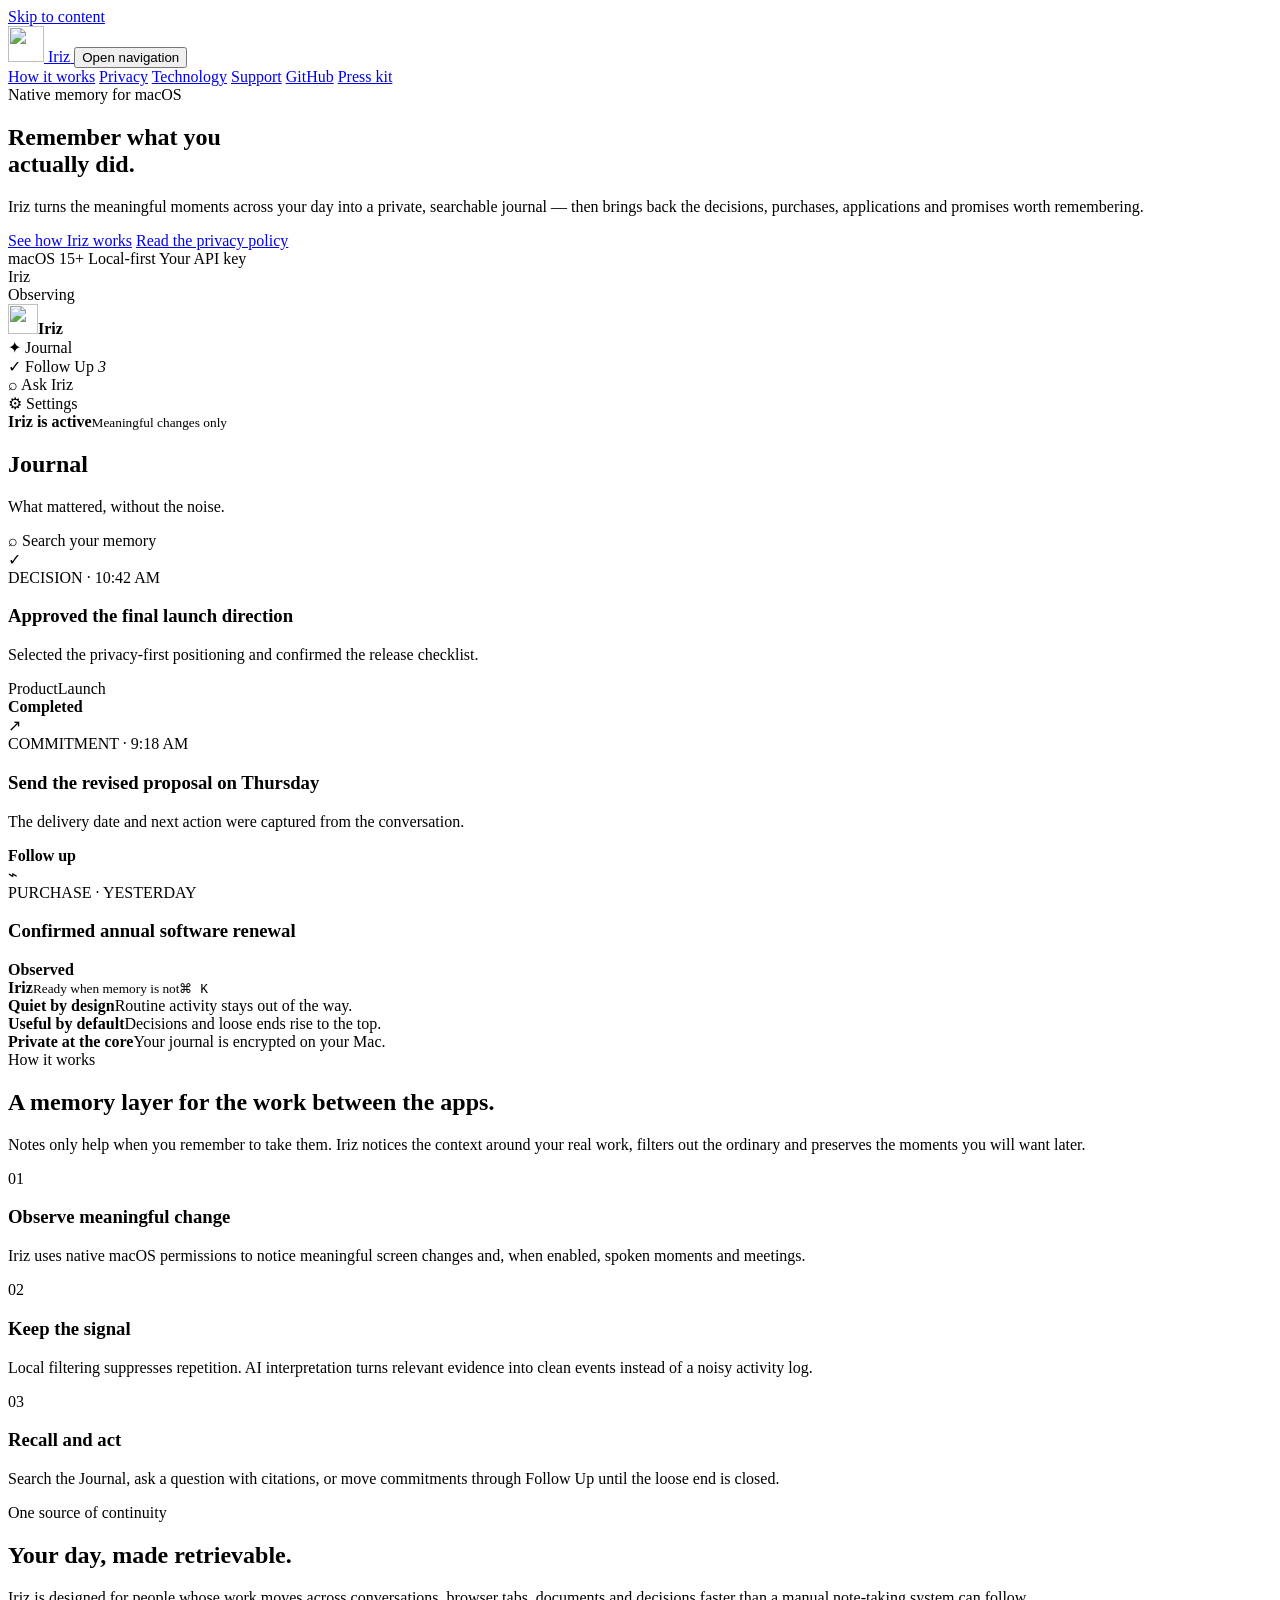
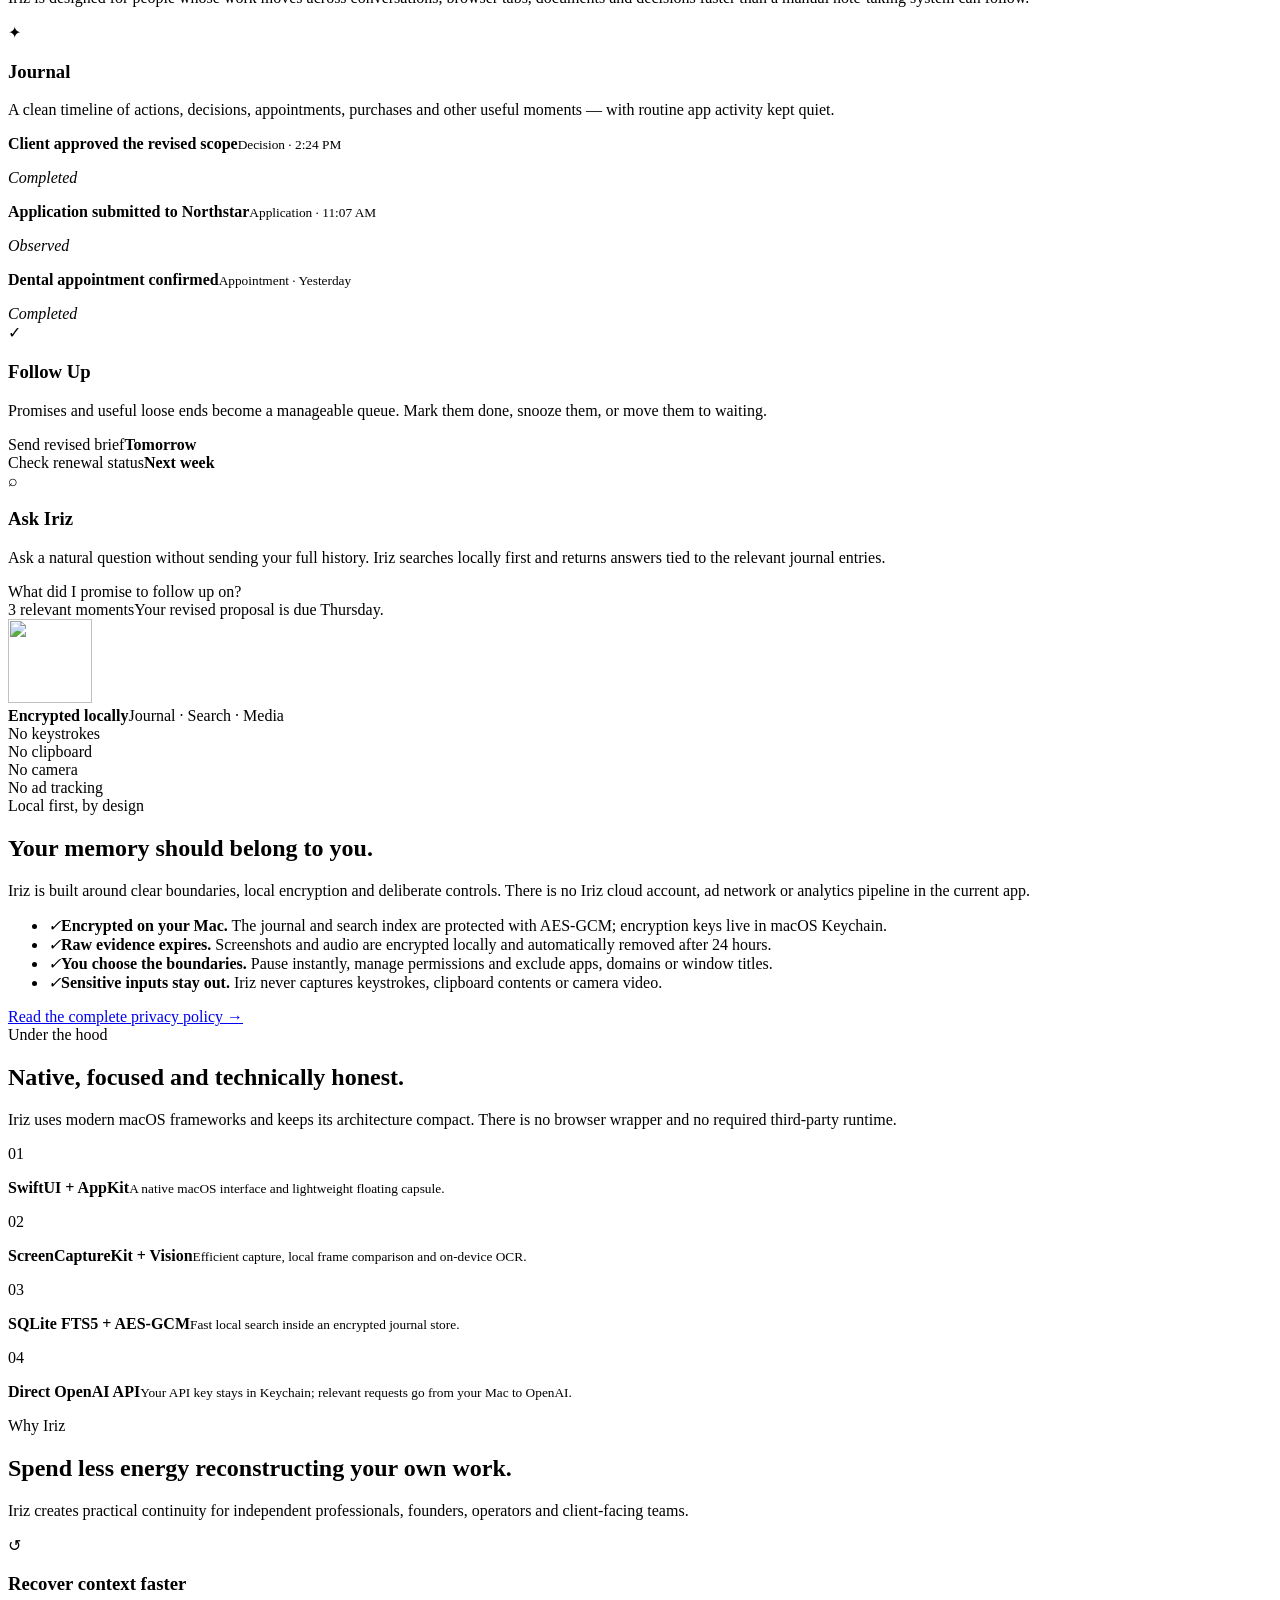
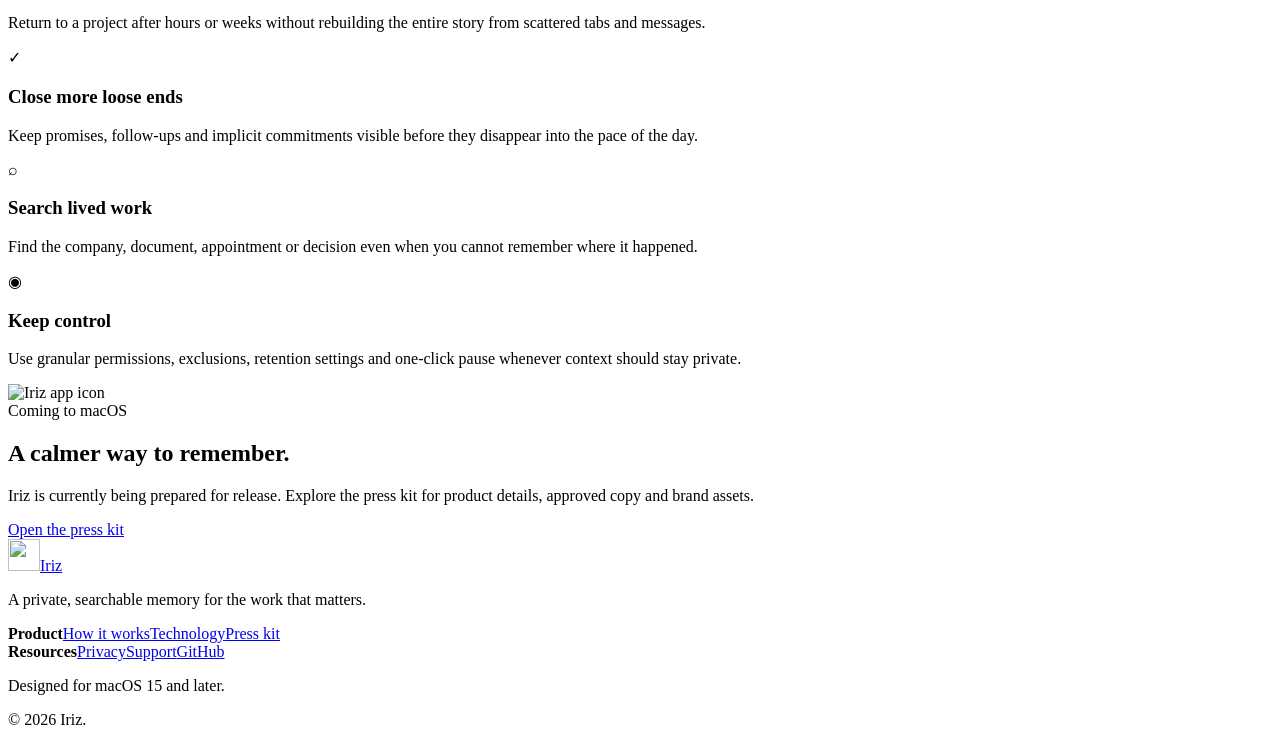
==== site/index.html @ 414e272a "Initial Iriz application" ====
<!doctype html>
<html lang="en">
<head>
  <meta charset="utf-8">
  <meta name="viewport" content="width=device-width, initial-scale=1">
  <meta name="theme-color" content="#090b22">
  <meta name="description" content="Iriz is a private, local-first memory for macOS that turns meaningful work into a searchable journal and useful follow-ups.">
  <meta property="og:type" content="website">
  <meta property="og:title" content="Iriz — Remember what you actually did">
  <meta property="og:description" content="A private, searchable memory for the work that matters.">
  <meta property="og:image" content="assets/iriz-social-card.png">
  <meta name="twitter:card" content="summary_large_image">
  <meta name="twitter:title" content="Iriz — Remember what you actually did">
  <meta name="twitter:description" content="A private, searchable memory for the work that matters.">
  <meta name="twitter:image" content="assets/iriz-social-card.png">
  <title>Iriz — Remember what you actually did</title>
  <link rel="icon" href="assets/iriz-icon.png">
  <link rel="stylesheet" href="styles.css">
</head>
<body>
  <a class="skip-link" href="#main">Skip to content</a>
  <header class="site-header" data-header>
    <div class="nav-shell">
      <a class="brand" href="index.html" aria-label="Iriz home">
        <img src="assets/iriz-icon.png" alt="" width="36" height="36">
        <span>Iriz</span>
      </a>
      <button class="menu-button" type="button" aria-expanded="false" aria-controls="main-navigation" data-menu-button>
        <span class="sr-only">Open navigation</span>
        <span></span><span></span>
      </button>
      <nav class="main-nav" id="main-navigation" aria-label="Main navigation" data-navigation>
        <a href="#how-it-works">How it works</a>
        <a href="#privacy">Privacy</a>
        <a href="#technology">Technology</a>
        <a href="support.html">Support</a>
        <a href="https://github.com/daviddemri26/iriz" rel="noreferrer">GitHub</a>
        <a class="nav-cta" href="press.html">Press kit</a>
      </nav>
    </div>
  </header>

  <main id="main">
    <section class="hero section-shell">
      <div class="hero-copy reveal">
        <div class="eyebrow"><span class="status-dot"></span> Native memory for macOS</div>
        <h1>Remember what you<br><span>actually did.</span></h1>
        <p class="hero-lede">Iriz turns the meaningful moments across your day into a private, searchable journal — then brings back the decisions, purchases, applications and promises worth remembering.</p>
        <div class="hero-actions">
          <a class="button button-primary" href="#how-it-works">See how Iriz works</a>
          <a class="button button-secondary" href="privacy.html">Read the privacy policy</a>
        </div>
        <div class="hero-facts" aria-label="Key product facts">
          <span>macOS 15+</span>
          <span>Local-first</span>
          <span>Your API key</span>
        </div>
      </div>

      <div class="product-stage reveal" aria-label="Representative Iriz Journal interface">
        <div class="aura aura-one"></div>
        <div class="aura aura-two"></div>
        <div class="app-window">
          <div class="window-bar">
            <div class="traffic-lights" aria-hidden="true"><i></i><i></i><i></i></div>
            <span>Iriz</span>
            <div class="capture-state"><i></i> Observing</div>
          </div>
          <div class="app-body">
            <aside class="app-sidebar">
              <div class="app-brand"><img src="assets/iriz-icon.png" alt="" width="30" height="30"><b>Iriz</b></div>
              <div class="side-item active"><span>✦</span> Journal</div>
              <div class="side-item"><span>✓</span> Follow Up <em>3</em></div>
              <div class="side-item"><span>⌕</span> Ask Iriz</div>
              <div class="side-item"><span>⚙</span> Settings</div>
              <div class="pause-card"><i></i><b>Iriz is active</b><small>Meaningful changes only</small></div>
            </aside>
            <div class="app-content">
              <div class="app-title-row">
                <div><h2>Journal</h2><p>What mattered, without the noise.</p></div>
                <div class="search-pill">⌕ Search your memory</div>
              </div>
              <article class="event-card highlight">
                <div class="event-icon">✓</div>
                <div><div class="event-meta">DECISION · 10:42 AM</div><h3>Approved the final launch direction</h3><p>Selected the privacy-first positioning and confirmed the release checklist.</p><div class="tags"><span>Product</span><span>Launch</span></div></div>
                <strong>Completed</strong>
              </article>
              <article class="event-card">
                <div class="event-icon coral">↗</div>
                <div><div class="event-meta">COMMITMENT · 9:18 AM</div><h3>Send the revised proposal on Thursday</h3><p>The delivery date and next action were captured from the conversation.</p></div>
                <strong class="attention">Follow up</strong>
              </article>
              <article class="event-card muted-card">
                <div class="event-icon mint">⌁</div>
                <div><div class="event-meta">PURCHASE · YESTERDAY</div><h3>Confirmed annual software renewal</h3></div>
                <strong>Observed</strong>
              </article>
            </div>
          </div>
        </div>
        <div class="floating-capsule"><span class="status-dot"></span><b>Iriz</b><small>Ready when memory is not</small><kbd>⌘ K</kbd></div>
      </div>
    </section>

    <section class="trust-strip" aria-label="Product principles">
      <div class="section-shell trust-grid">
        <div><strong>Quiet by design</strong><span>Routine activity stays out of the way.</span></div>
        <div><strong>Useful by default</strong><span>Decisions and loose ends rise to the top.</span></div>
        <div><strong>Private at the core</strong><span>Your journal is encrypted on your Mac.</span></div>
      </div>
    </section>

    <section class="section-shell section" id="how-it-works">
      <div class="section-heading reveal">
        <span class="kicker">How it works</span>
        <h2>A memory layer for the work between the apps.</h2>
        <p>Notes only help when you remember to take them. Iriz notices the context around your real work, filters out the ordinary and preserves the moments you will want later.</p>
      </div>
      <div class="steps-grid">
        <article class="step-card reveal"><span class="step-number">01</span><div class="step-visual observe"><i></i><i></i><i></i></div><h3>Observe meaningful change</h3><p>Iriz uses native macOS permissions to notice meaningful screen changes and, when enabled, spoken moments and meetings.</p></article>
        <article class="step-card reveal"><span class="step-number">02</span><div class="step-visual filter"><i></i><i></i><i></i><i></i></div><h3>Keep the signal</h3><p>Local filtering suppresses repetition. AI interpretation turns relevant evidence into clean events instead of a noisy activity log.</p></article>
        <article class="step-card reveal"><span class="step-number">03</span><div class="step-visual recall"><i></i><i></i><i></i></div><h3>Recall and act</h3><p>Search the Journal, ask a question with citations, or move commitments through Follow Up until the loose end is closed.</p></article>
      </div>
    </section>

    <section class="section product-section">
      <div class="section-shell">
        <div class="section-heading split reveal">
          <div><span class="kicker">One source of continuity</span><h2>Your day, made retrievable.</h2></div>
          <p>Iriz is designed for people whose work moves across conversations, browser tabs, documents and decisions faster than a manual note-taking system can follow.</p>
        </div>
        <div class="feature-grid">
          <article class="feature-card feature-large reveal">
            <div class="feature-copy"><span class="feature-icon">✦</span><h3>Journal</h3><p>A clean timeline of actions, decisions, appointments, purchases and other useful moments — with routine app activity kept quiet.</p></div>
            <div class="mini-journal">
              <div><span class="mini-dot violet"></span><p><b>Client approved the revised scope</b><small>Decision · 2:24 PM</small></p><em>Completed</em></div>
              <div><span class="mini-dot coral"></span><p><b>Application submitted to Northstar</b><small>Application · 11:07 AM</small></p><em>Observed</em></div>
              <div><span class="mini-dot mint"></span><p><b>Dental appointment confirmed</b><small>Appointment · Yesterday</small></p><em>Completed</em></div>
            </div>
          </article>
          <article class="feature-card reveal"><span class="feature-icon coral-bg">✓</span><h3>Follow Up</h3><p>Promises and useful loose ends become a manageable queue. Mark them done, snooze them, or move them to waiting.</p><div class="follow-row"><i></i><span>Send revised brief</span><b>Tomorrow</b></div><div class="follow-row"><i></i><span>Check renewal status</span><b>Next week</b></div></article>
          <article class="feature-card reveal"><span class="feature-icon mint-bg">⌕</span><h3>Ask Iriz</h3><p>Ask a natural question without sending your full history. Iriz searches locally first and returns answers tied to the relevant journal entries.</p><div class="ask-bubble">What did I promise to follow up on?</div><div class="answer-bubble"><span>3 relevant moments</span>Your revised proposal is due Thursday.</div></article>
        </div>
      </div>
    </section>

    <section class="section-shell section privacy-section" id="privacy">
      <div class="privacy-visual reveal" aria-hidden="true">
        <div class="orbit orbit-one"></div><div class="orbit orbit-two"></div>
        <div class="privacy-core"><img src="assets/iriz-icon.png" alt="" width="84" height="84"><div><b>Encrypted locally</b><span>Journal · Search · Media</span></div></div>
        <div class="privacy-chip chip-one">No keystrokes</div><div class="privacy-chip chip-two">No clipboard</div><div class="privacy-chip chip-three">No camera</div><div class="privacy-chip chip-four">No ad tracking</div>
      </div>
      <div class="privacy-copy reveal">
        <span class="kicker">Local first, by design</span>
        <h2>Your memory should belong to you.</h2>
        <p>Iriz is built around clear boundaries, local encryption and deliberate controls. There is no Iriz cloud account, ad network or analytics pipeline in the current app.</p>
        <ul class="check-list">
          <li><i>✓</i><span><b>Encrypted on your Mac.</b> The journal and search index are protected with AES-GCM; encryption keys live in macOS Keychain.</span></li>
          <li><i>✓</i><span><b>Raw evidence expires.</b> Screenshots and audio are encrypted locally and automatically removed after 24 hours.</span></li>
          <li><i>✓</i><span><b>You choose the boundaries.</b> Pause instantly, manage permissions and exclude apps, domains or window titles.</span></li>
          <li><i>✓</i><span><b>Sensitive inputs stay out.</b> Iriz never captures keystrokes, clipboard contents or camera video.</span></li>
        </ul>
        <a class="text-link" href="privacy.html">Read the complete privacy policy <span>→</span></a>
      </div>
    </section>

    <section class="section technical-section" id="technology">
      <div class="section-shell technical-grid">
        <div class="section-heading reveal"><span class="kicker light">Under the hood</span><h2>Native, focused and technically honest.</h2><p>Iriz uses modern macOS frameworks and keeps its architecture compact. There is no browser wrapper and no required third-party runtime.</p></div>
        <div class="tech-list reveal">
          <div><span>01</span><p><b>SwiftUI + AppKit</b><small>A native macOS interface and lightweight floating capsule.</small></p></div>
          <div><span>02</span><p><b>ScreenCaptureKit + Vision</b><small>Efficient capture, local frame comparison and on-device OCR.</small></p></div>
          <div><span>03</span><p><b>SQLite FTS5 + AES-GCM</b><small>Fast local search inside an encrypted journal store.</small></p></div>
          <div><span>04</span><p><b>Direct OpenAI API</b><small>Your API key stays in Keychain; relevant requests go from your Mac to OpenAI.</small></p></div>
        </div>
      </div>
    </section>

    <section class="section-shell section value-section">
      <div class="section-heading centered reveal"><span class="kicker">Why Iriz</span><h2>Spend less energy reconstructing your own work.</h2><p>Iriz creates practical continuity for independent professionals, founders, operators and client-facing teams.</p></div>
      <div class="value-grid">
        <article class="reveal"><span>↺</span><h3>Recover context faster</h3><p>Return to a project after hours or weeks without rebuilding the entire story from scattered tabs and messages.</p></article>
        <article class="reveal"><span>✓</span><h3>Close more loose ends</h3><p>Keep promises, follow-ups and implicit commitments visible before they disappear into the pace of the day.</p></article>
        <article class="reveal"><span>⌕</span><h3>Search lived work</h3><p>Find the company, document, appointment or decision even when you cannot remember where it happened.</p></article>
        <article class="reveal"><span>◉</span><h3>Keep control</h3><p>Use granular permissions, exclusions, retention settings and one-click pause whenever context should stay private.</p></article>
      </div>
    </section>

    <section class="section-shell closing-section reveal">
      <img src="assets/iriz-icon.png" alt="Iriz app icon" width="112" height="112">
      <div><span class="kicker">Coming to macOS</span><h2>A calmer way to remember.</h2><p>Iriz is currently being prepared for release. Explore the press kit for product details, approved copy and brand assets.</p></div>
      <a class="button button-primary" href="press.html">Open the press kit</a>
    </section>
  </main>

  <footer class="site-footer">
    <div class="section-shell footer-grid">
      <div><a class="brand" href="index.html"><img src="assets/iriz-icon.png" alt="" width="32" height="32"><span>Iriz</span></a><p>A private, searchable memory for the work that matters.</p></div>
      <div><b>Product</b><a href="#how-it-works">How it works</a><a href="#technology">Technology</a><a href="press.html">Press kit</a></div>
      <div><b>Resources</b><a href="privacy.html">Privacy</a><a href="support.html">Support</a><a href="https://github.com/daviddemri26/iriz" rel="noreferrer">GitHub</a></div>
      <div class="footer-note"><p>Designed for macOS 15 and later.</p><p>© <span data-year>2026</span> Iriz.</p></div>
    </div>
  </footer>
  <script src="script.js"></script>
</body>
</html>
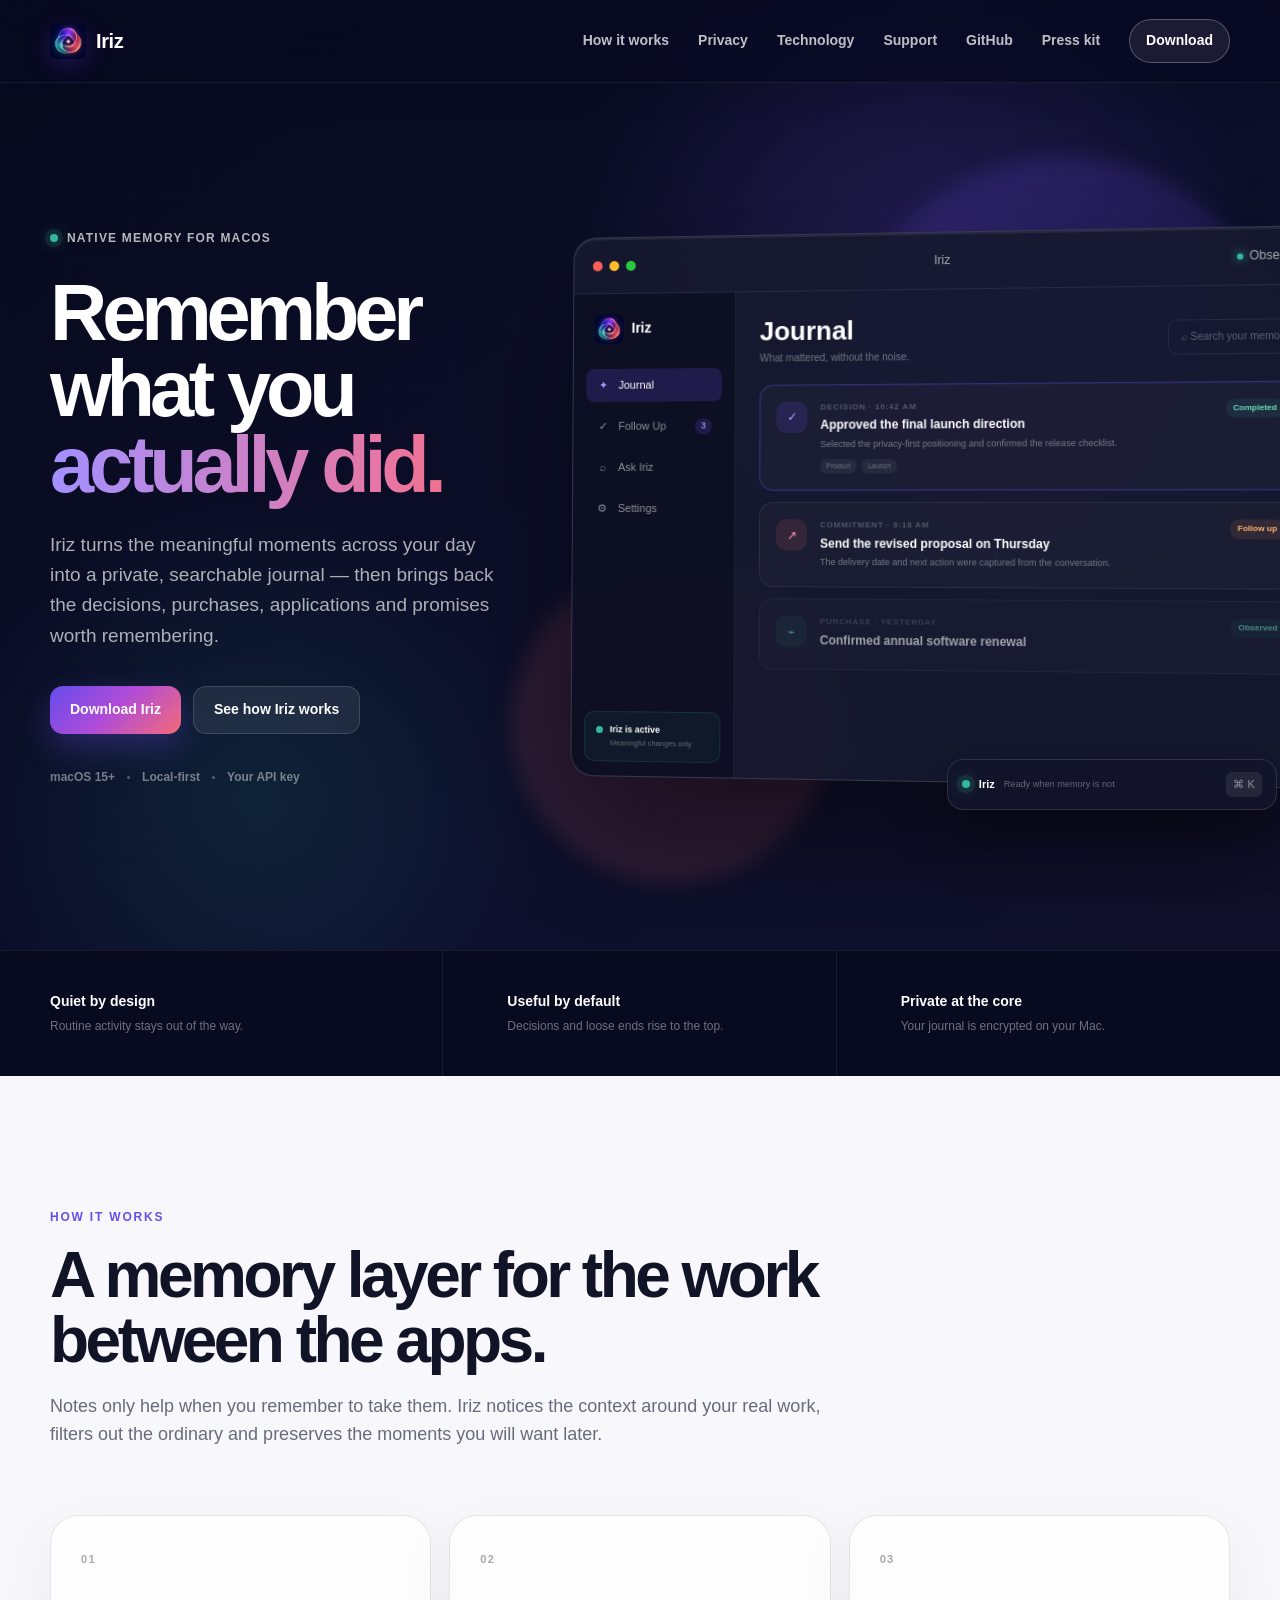
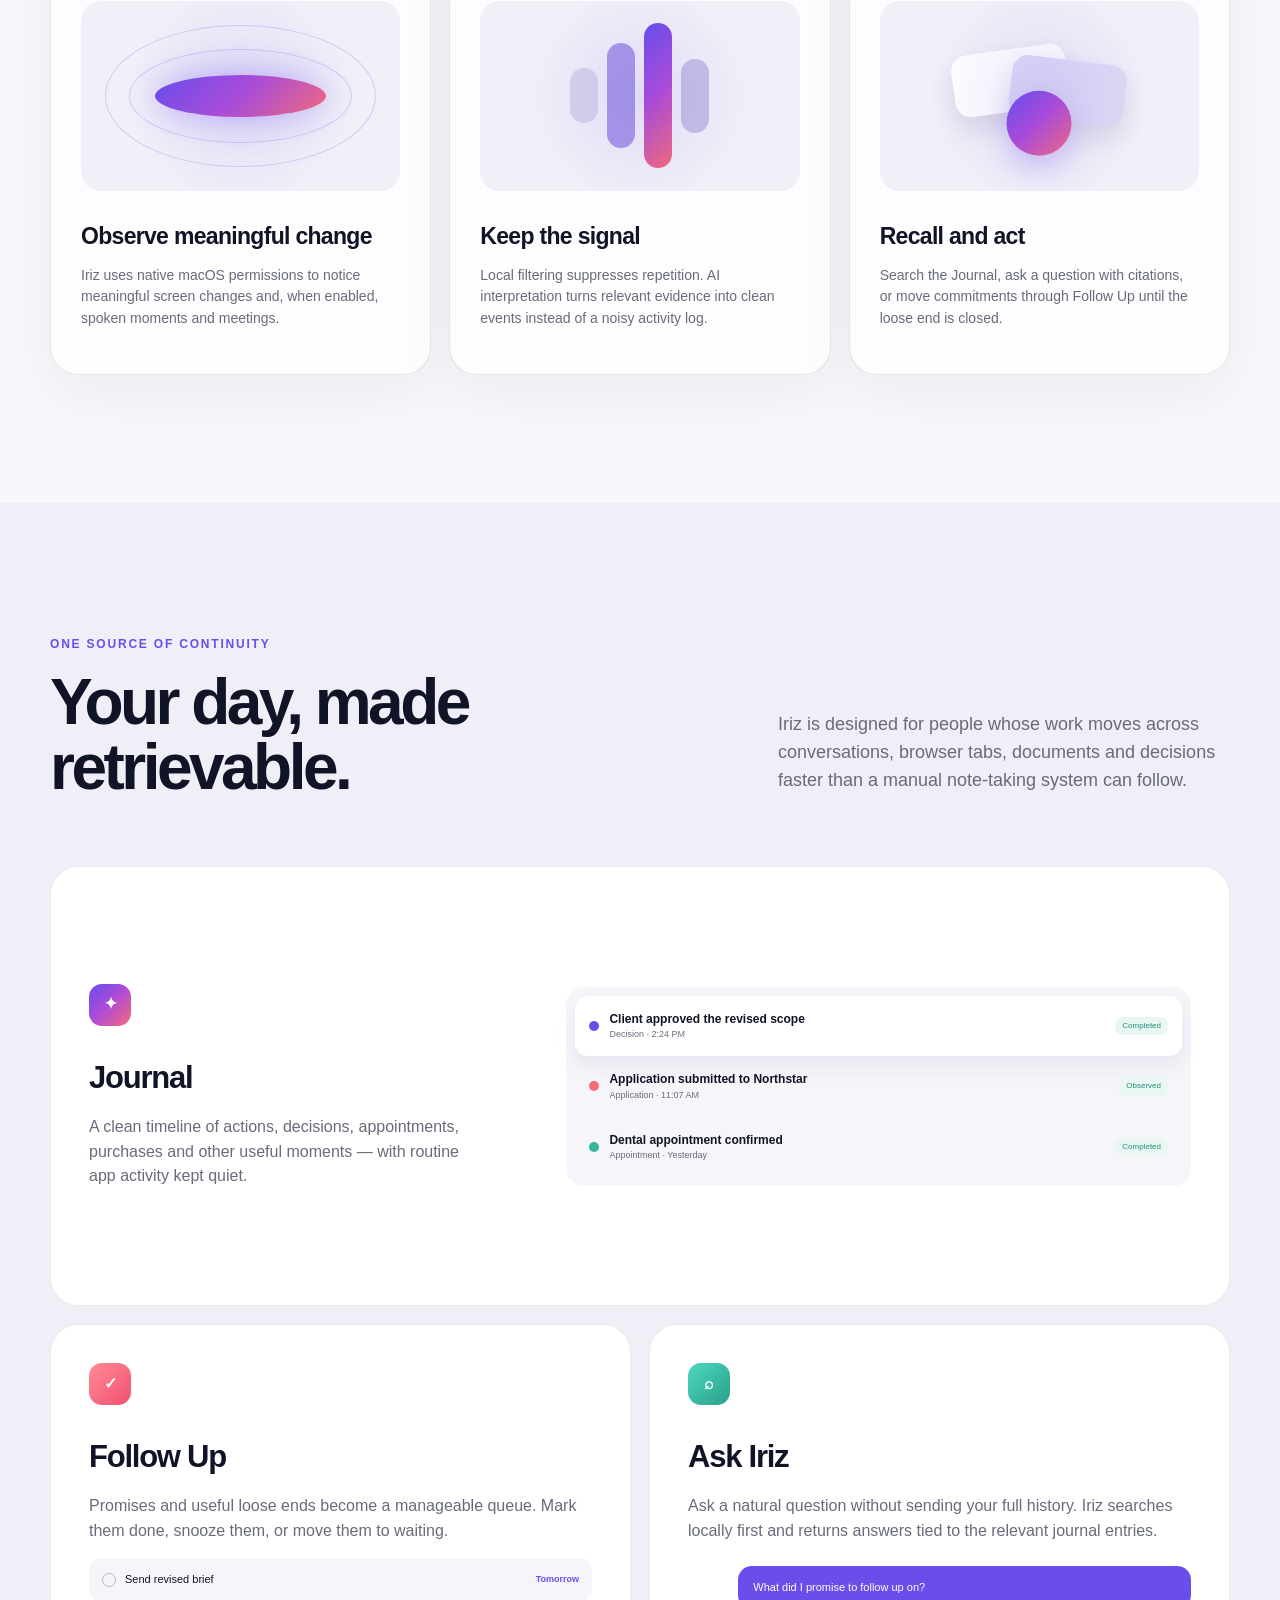
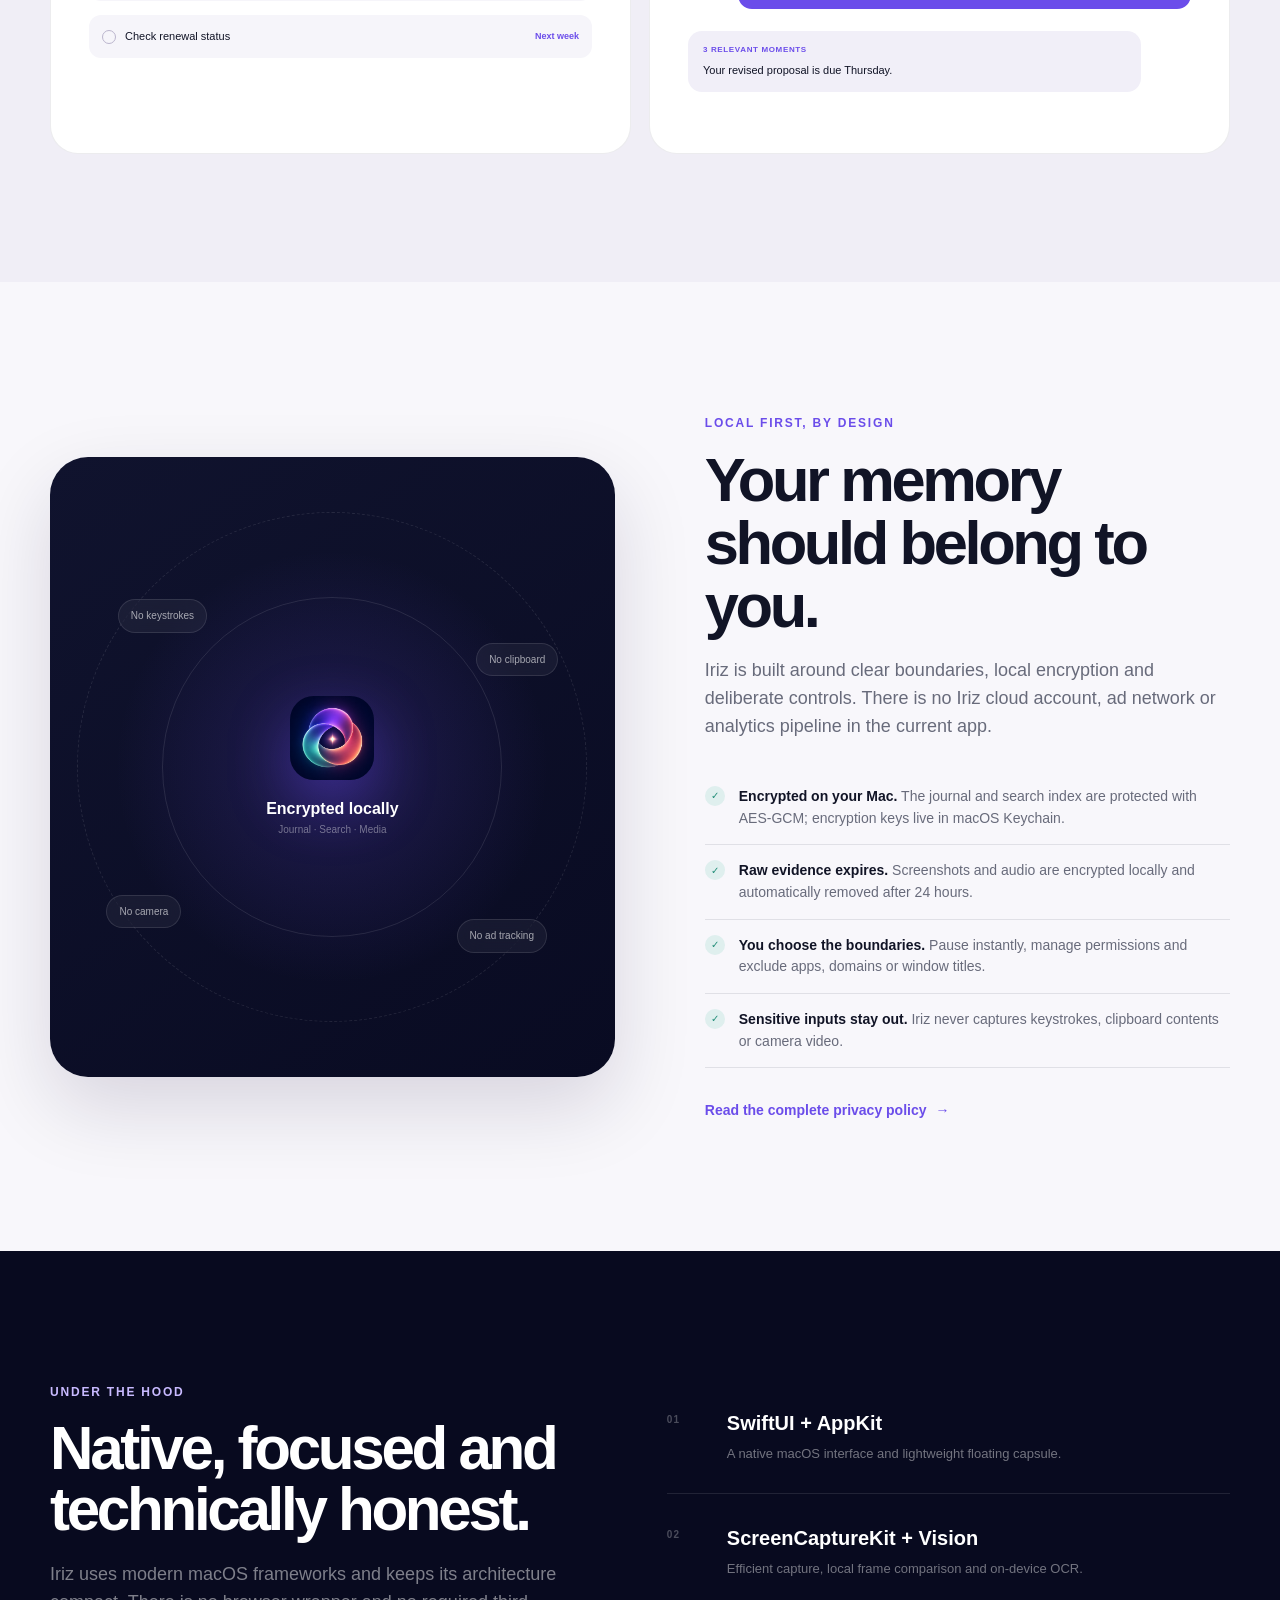
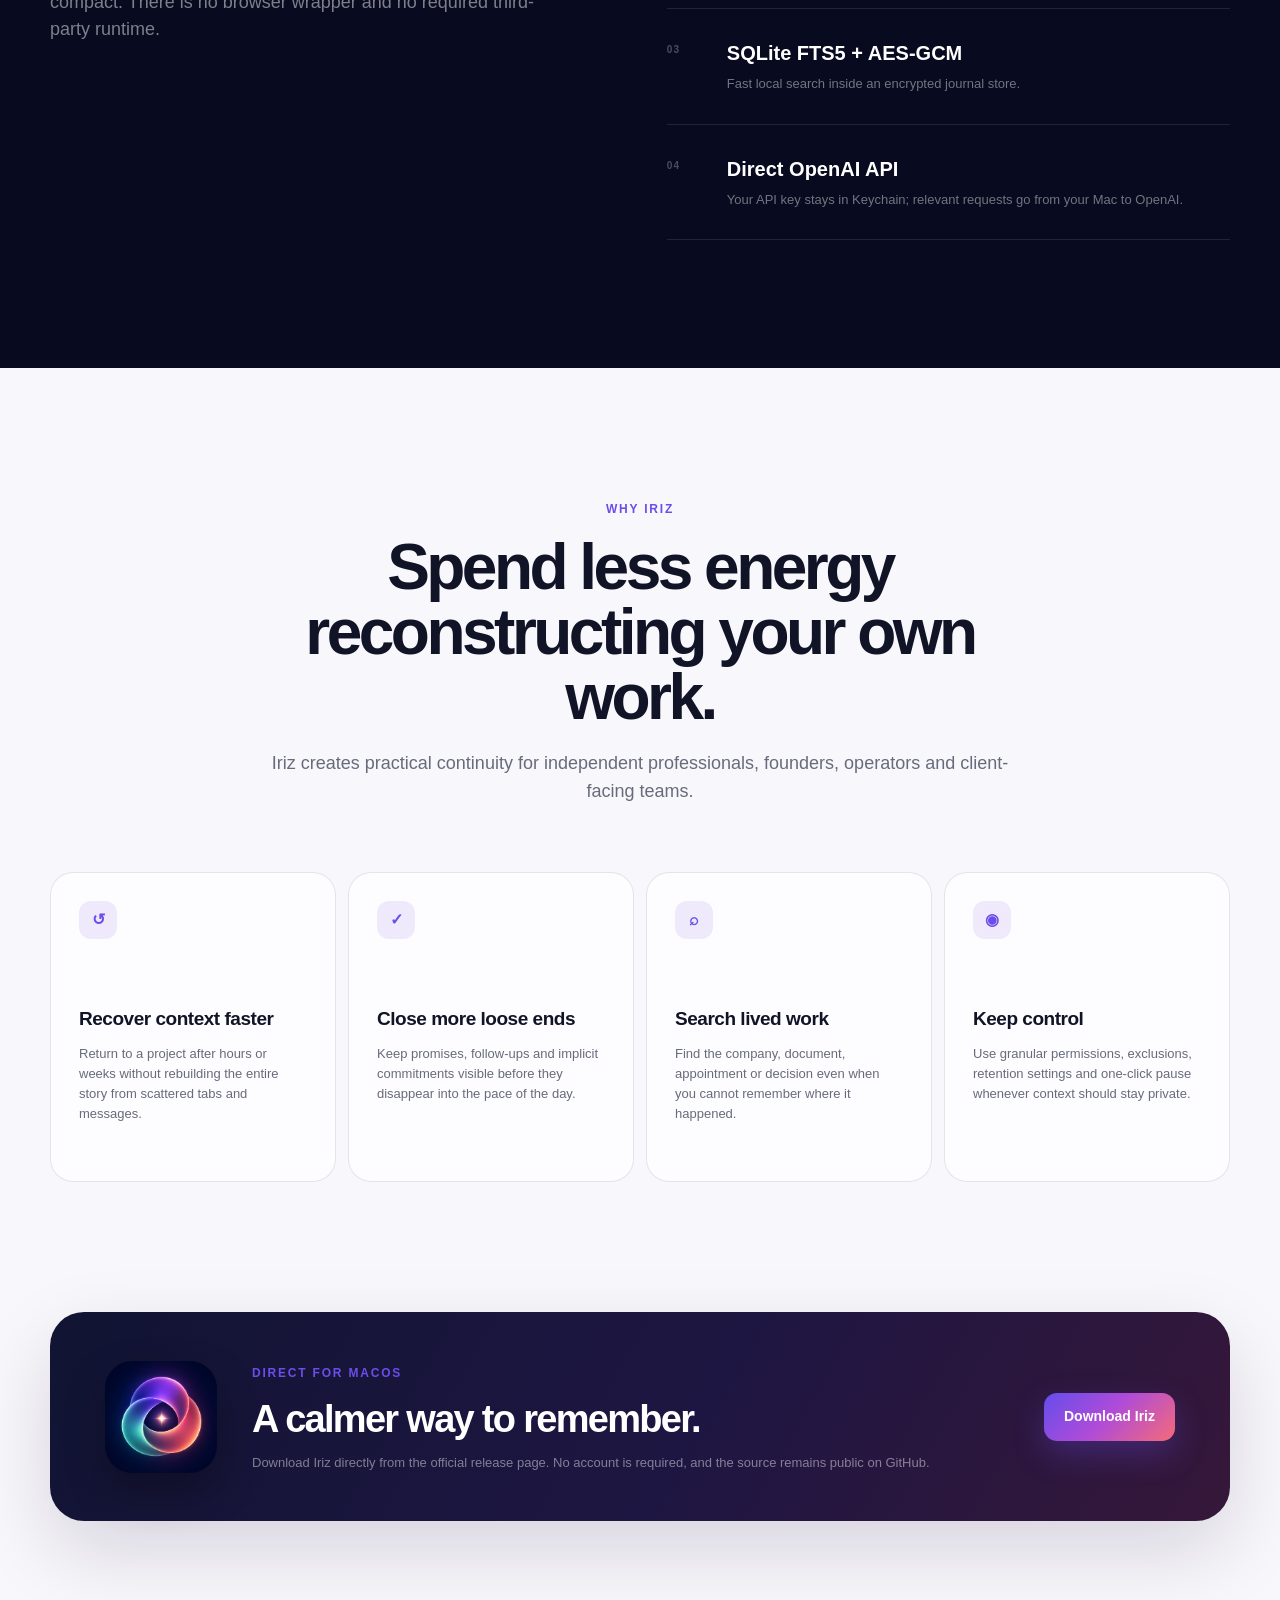
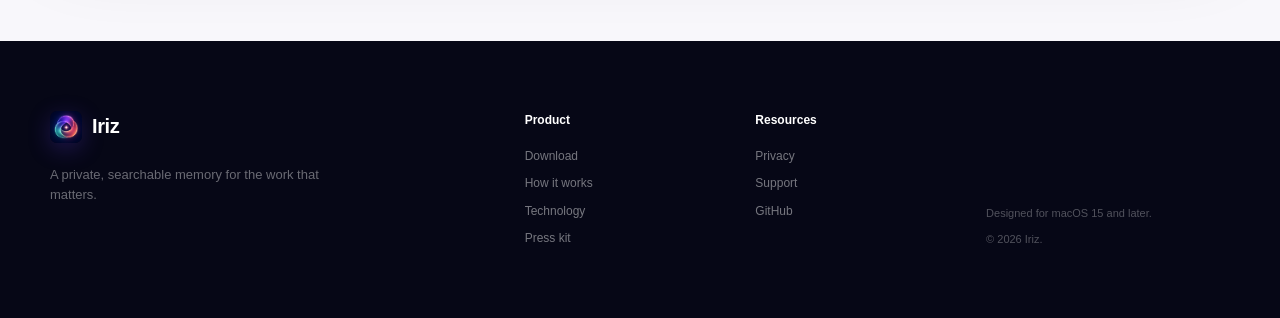
==== commit 058db9b4: "Improve secure startup, observation controls, and public website Add explicit Keychain approval and " ====
--- a/site/index.html
+++ b/site/index.html
@@ -8,12 +8,14 @@
   <meta property="og:type" content="website">
   <meta property="og:title" content="Iriz — Remember what you actually did">
   <meta property="og:description" content="A private, searchable memory for the work that matters.">
-  <meta property="og:image" content="assets/iriz-social-card.png">
+  <meta property="og:url" content="https://lafayette-consulting.us/iriz/">
+  <meta property="og:image" content="https://lafayette-consulting.us/iriz/assets/iriz-social-card.png">
   <meta name="twitter:card" content="summary_large_image">
   <meta name="twitter:title" content="Iriz — Remember what you actually did">
   <meta name="twitter:description" content="A private, searchable memory for the work that matters.">
-  <meta name="twitter:image" content="assets/iriz-social-card.png">
+  <meta name="twitter:image" content="https://lafayette-consulting.us/iriz/assets/iriz-social-card.png">
   <title>Iriz — Remember what you actually did</title>
+  <link rel="canonical" href="https://lafayette-consulting.us/iriz/">
   <link rel="icon" href="assets/iriz-icon.png">
   <link rel="stylesheet" href="styles.css">
 </head>
@@ -35,7 +37,8 @@
         <a href="#technology">Technology</a>
         <a href="support.html">Support</a>
         <a href="https://github.com/daviddemri26/iriz" rel="noreferrer">GitHub</a>
-        <a class="nav-cta" href="press.html">Press kit</a>
+        <a href="press.html">Press kit</a>
+        <a class="nav-cta" href="download.html">Download</a>
       </nav>
     </div>
   </header>
@@ -47,8 +50,8 @@
         <h1>Remember what you<br><span>actually did.</span></h1>
         <p class="hero-lede">Iriz turns the meaningful moments across your day into a private, searchable journal — then brings back the decisions, purchases, applications and promises worth remembering.</p>
         <div class="hero-actions">
-          <a class="button button-primary" href="#how-it-works">See how Iriz works</a>
-          <a class="button button-secondary" href="privacy.html">Read the privacy policy</a>
+          <a class="button button-primary" href="download.html">Download Iriz</a>
+          <a class="button button-secondary" href="#how-it-works">See how Iriz works</a>
         </div>
         <div class="hero-facts" aria-label="Key product facts">
           <span>macOS 15+</span>
@@ -188,15 +191,15 @@
 
     <section class="section-shell closing-section reveal">
       <img src="assets/iriz-icon.png" alt="Iriz app icon" width="112" height="112">
-      <div><span class="kicker">Coming to macOS</span><h2>A calmer way to remember.</h2><p>Iriz is currently being prepared for release. Explore the press kit for product details, approved copy and brand assets.</p></div>
-      <a class="button button-primary" href="press.html">Open the press kit</a>
+      <div><span class="kicker">Direct for macOS</span><h2>A calmer way to remember.</h2><p>Download Iriz directly from the official release page. No account is required, and the source remains public on GitHub.</p></div>
+      <a class="button button-primary" href="download.html">Download Iriz</a>
     </section>
   </main>
 
   <footer class="site-footer">
     <div class="section-shell footer-grid">
       <div><a class="brand" href="index.html"><img src="assets/iriz-icon.png" alt="" width="32" height="32"><span>Iriz</span></a><p>A private, searchable memory for the work that matters.</p></div>
-      <div><b>Product</b><a href="#how-it-works">How it works</a><a href="#technology">Technology</a><a href="press.html">Press kit</a></div>
+      <div><b>Product</b><a href="download.html">Download</a><a href="#how-it-works">How it works</a><a href="#technology">Technology</a><a href="press.html">Press kit</a></div>
       <div><b>Resources</b><a href="privacy.html">Privacy</a><a href="support.html">Support</a><a href="https://github.com/daviddemri26/iriz" rel="noreferrer">GitHub</a></div>
       <div class="footer-note"><p>Designed for macOS 15 and later.</p><p>© <span data-year>2026</span> Iriz.</p></div>
     </div>
--- a/site/styles.css
+++ b/site/styles.css
@@ -0,0 +1,218 @@
+:root {
+  --ink: #111426;
+  --muted: #686b7b;
+  --line: rgba(17, 20, 38, 0.1);
+  --paper: #f8f7fb;
+  --white: #fff;
+  --night: #080a1f;
+  --night-soft: #111431;
+  --violet: #6b4dea;
+  --violet-bright: #8b5cff;
+  --coral: #f56b78;
+  --mint: #33b89e;
+  --orange: #ff9f52;
+  --gradient: linear-gradient(135deg, var(--violet) 4%, #af4bd8 48%, var(--coral) 100%);
+  --shadow: 0 30px 80px rgba(18, 10, 53, 0.14);
+  --radius: 28px;
+  --shell: min(1180px, calc(100% - 48px));
+}
+
+* { box-sizing: border-box; }
+html { scroll-behavior: smooth; }
+body {
+  margin: 0;
+  color: var(--ink);
+  background: var(--paper);
+  font-family: -apple-system, BlinkMacSystemFont, "SF Pro Display", "Segoe UI", sans-serif;
+  font-size: 16px;
+  line-height: 1.55;
+  text-rendering: optimizeLegibility;
+  -webkit-font-smoothing: antialiased;
+}
+img { max-width: 100%; height: auto; }
+a { color: inherit; text-decoration: none; }
+button, input { font: inherit; }
+button, a { -webkit-tap-highlight-color: transparent; }
+.section-shell, .nav-shell { width: var(--shell); margin-inline: auto; }
+.section { padding-block: 128px; }
+.sr-only { position: absolute; width: 1px; height: 1px; overflow: hidden; clip: rect(0, 0, 0, 0); white-space: nowrap; }
+.skip-link { position: fixed; z-index: 999; top: 12px; left: 12px; transform: translateY(-150%); padding: 10px 15px; border-radius: 9px; background: var(--white); color: var(--ink); font-weight: 700; }
+.skip-link:focus { transform: translateY(0); }
+
+.site-header {
+  position: fixed;
+  z-index: 100;
+  top: 0;
+  width: 100%;
+  color: var(--white);
+  border-bottom: 1px solid rgba(255,255,255,.07);
+  background: rgba(8, 10, 31, .78);
+  box-shadow: 0 10px 35px rgba(0,0,0,.08);
+  backdrop-filter: blur(22px) saturate(140%);
+  -webkit-backdrop-filter: blur(22px) saturate(140%);
+}
+.site-header.compact { position: fixed; color: var(--ink); background: rgba(248, 247, 251, 0.9); border-bottom: 1px solid var(--line); }
+.press-page .site-header.compact { color: var(--white); background: rgba(8, 10, 31, 0.9); border-color: rgba(255,255,255,.08); }
+.download-page .site-header.compact { color: var(--white); background: rgba(8, 10, 31, 0.9); border-color: rgba(255,255,255,.08); }
+.nav-shell { min-height: 82px; display: flex; align-items: center; justify-content: space-between; gap: 30px; }
+.brand { display: inline-flex; align-items: center; gap: 10px; font-size: 20px; font-weight: 750; letter-spacing: -0.02em; }
+.brand img { display: block; border-radius: 22%; box-shadow: 0 6px 22px rgba(89, 57, 219, .28); }
+.main-nav { display: flex; align-items: center; gap: 29px; font-size: 14px; font-weight: 590; }
+.main-nav > a:not(.nav-cta) { opacity: .74; transition: opacity .2s ease, color .2s ease; }
+.main-nav > a:not(.nav-cta):hover, .main-nav > a[aria-current="page"] { opacity: 1; }
+.nav-cta { padding: 10px 16px; border: 1px solid rgba(255,255,255,.25); border-radius: 999px; background: rgba(255,255,255,.08); }
+.compact .nav-cta { color: var(--white); border-color: transparent; background: var(--ink); }
+.press-page .compact .nav-cta { color: var(--white); border-color: rgba(255,255,255,.25); background: rgba(255,255,255,.08); }
+.download-page .compact .nav-cta { color: var(--white); border-color: rgba(255,255,255,.25); background: rgba(255,255,255,.08); }
+.menu-button { display: none; width: 42px; height: 42px; border: 0; border-radius: 50%; background: rgba(255,255,255,.1); color: currentColor; }
+.menu-button span:not(.sr-only) { display: block; width: 18px; height: 1.5px; margin: 5px auto; background: currentColor; }
+
+.hero {
+  position: relative;
+  width: 100%;
+  max-width: none;
+  min-height: 950px;
+  padding: 178px max(24px, calc((100vw - 1180px) / 2)) 116px;
+  display: grid;
+  grid-template-columns: .82fr 1.18fr;
+  align-items: center;
+  gap: 64px;
+  overflow: hidden;
+  color: var(--white);
+  background:
+    radial-gradient(circle at 72% 30%, rgba(116, 79, 235, .22), transparent 30%),
+    radial-gradient(circle at 20% 84%, rgba(36, 180, 160, .12), transparent 23%),
+    linear-gradient(145deg, #07091c, #0d0f2c 64%, #11112d);
+}
+.hero::before { content:""; position:absolute; inset:0; opacity:.25; pointer-events:none; background-image: linear-gradient(rgba(255,255,255,.03) 1px, transparent 1px), linear-gradient(90deg, rgba(255,255,255,.03) 1px, transparent 1px); background-size: 64px 64px; mask-image: linear-gradient(to bottom, transparent, #000 28%, transparent); }
+.hero-copy, .product-stage { position: relative; z-index: 2; }
+.eyebrow, .kicker { display: inline-flex; align-items: center; gap: 9px; color: var(--violet); font-size: 12px; font-weight: 760; letter-spacing: .15em; text-transform: uppercase; }
+.eyebrow { color: rgba(255,255,255,.7); letter-spacing: .1em; }
+.kicker.light { color: #c8baff; }
+.status-dot { width: 8px; height: 8px; flex: 0 0 auto; border-radius: 50%; background: var(--mint); box-shadow: 0 0 0 5px rgba(51,184,158,.12), 0 0 16px rgba(51,184,158,.7); }
+.hero h1 { max-width: 650px; margin: 25px 0 26px; font-size: clamp(62px, 6.2vw, 92px); line-height: .96; letter-spacing: -.065em; font-weight: 720; }
+.hero h1 span { color: transparent; background: linear-gradient(90deg, #a390ff, #f27293); -webkit-background-clip: text; background-clip: text; }
+.hero-lede { max-width: 570px; margin: 0; color: rgba(255,255,255,.67); font-size: 19px; line-height: 1.6; }
+.hero-actions { display: flex; flex-wrap: wrap; gap: 12px; margin-top: 35px; }
+.button { min-height: 48px; padding: 0 20px; display: inline-flex; align-items: center; justify-content: center; border-radius: 13px; font-size: 14px; font-weight: 680; transition: transform .2s ease, box-shadow .2s ease, background .2s ease; }
+.button:hover { transform: translateY(-2px); }
+.button-primary { color: var(--white); background: var(--gradient); box-shadow: 0 13px 32px rgba(107,77,234,.3); }
+.button-secondary { color: var(--white); background: rgba(255,255,255,.08); border: 1px solid rgba(255,255,255,.14); }
+.hero-facts { display: flex; flex-wrap: wrap; gap: 0; margin-top: 34px; color: rgba(255,255,255,.44); font-size: 12px; font-weight: 650; }
+.hero-facts span { display: flex; align-items: center; }
+.hero-facts span:not(:last-child)::after { content:""; width: 3px; height: 3px; margin-inline: 12px; border-radius: 50%; background: rgba(255,255,255,.3); }
+
+.product-stage { width: min(760px, 58vw); margin-right: -190px; perspective: 1400px; }
+.aura { position: absolute; z-index: -1; border-radius: 50%; filter: blur(10px); }
+.aura-one { width: 430px; height: 430px; right: 5%; top: -15%; background: rgba(105, 72, 230, .2); }
+.aura-two { width: 320px; height: 320px; left: -8%; bottom: -20%; background: rgba(246,107,120,.14); }
+.app-window { overflow: hidden; width: 100%; border: 1px solid rgba(255,255,255,.14); border-radius: 23px; background: rgba(22,24,46,.94); box-shadow: 0 60px 140px rgba(0,0,0,.52), 0 2px 0 rgba(255,255,255,.07) inset; transform: rotateY(-5deg) rotateX(1deg); transform-origin: left center; backdrop-filter: blur(18px); }
+.window-bar { height: 56px; padding: 0 19px; display: grid; grid-template-columns: 1fr auto 1fr; align-items: center; border-bottom: 1px solid rgba(255,255,255,.08); color: rgba(255,255,255,.63); font-size: 12px; }
+.traffic-lights { display:flex; gap:7px; }.traffic-lights i { width: 10px; height: 10px; border-radius:50%; background:#ff6157; }.traffic-lights i:nth-child(2){background:#ffbd2e}.traffic-lights i:nth-child(3){background:#28c840}
+.capture-state { justify-self:end; display:flex; align-items:center; gap:6px; }.capture-state i { width:6px; height:6px; border-radius:50%; background:var(--mint); box-shadow:0 0 10px var(--mint); }
+.app-body { min-height: 480px; display: grid; grid-template-columns: 165px 1fr; }
+.app-sidebar { padding: 20px 13px 14px; display:flex; flex-direction:column; gap:8px; border-right:1px solid rgba(255,255,255,.07); background:rgba(7,9,24,.55); }
+.app-brand { display:flex; align-items:center; gap:8px; margin:0 8px 17px; font-size:14px; }.app-brand img{border-radius:8px}
+.side-item { display:flex; align-items:center; gap:9px; padding:8px 10px; border-radius:8px; color:rgba(255,255,255,.53); font-size:11px; }.side-item span{width:14px;text-align:center}.side-item em{margin-left:auto;padding:1px 6px;border-radius:9px;background:rgba(107,77,234,.2);color:#c2b3ff;font-size:9px;font-style:normal}.side-item.active{background:rgba(107,77,234,.2);color:#fff}.side-item.active span{color:#a992ff}
+.pause-card { margin-top:auto; padding:11px; display:grid; grid-template-columns:auto 1fr; column-gap:7px; border-radius:10px; border:1px solid rgba(51,184,158,.15); background:rgba(51,184,158,.06); font-size:9px; }.pause-card i{width:7px;height:7px;margin-top:3px;border-radius:50%;background:var(--mint)}.pause-card small{grid-column:2;color:rgba(255,255,255,.35)}
+.app-content { padding: 24px; overflow:hidden; }
+.app-title-row { display:flex; justify-content:space-between; align-items:center; margin-bottom:18px; }.app-title-row h2{margin:0;font-size:26px;line-height:1.2}.app-title-row p{margin:3px 0 0;color:rgba(255,255,255,.4);font-size:10px}.search-pill{padding:8px 12px;border:1px solid rgba(255,255,255,.08);border-radius:9px;color:rgba(255,255,255,.3);font-size:10px}
+.event-card { display:grid; grid-template-columns:33px 1fr auto; gap:11px; align-items:start; margin-top:11px; padding:16px; border:1px solid rgba(255,255,255,.07); border-radius:14px; background:rgba(255,255,255,.025); }.event-card.highlight{border-color:rgba(107,77,234,.35);box-shadow:0 0 0 1px rgba(107,77,234,.08) inset}.event-card.muted-card{opacity:.6}.event-icon{width:31px;height:31px;display:grid;place-items:center;border-radius:10px;color:#b5a4ff;background:rgba(107,77,234,.16);font-size:12px}.event-icon.coral{color:#ff98a2;background:rgba(245,107,120,.12)}.event-icon.mint{color:#6ae0c8;background:rgba(51,184,158,.12)}.event-meta{color:rgba(255,255,255,.25);font-size:8px;font-weight:700;letter-spacing:.1em}.event-card h3{margin:2px 0 3px;font-size:12px}.event-card p{margin:0;color:rgba(255,255,255,.4);font-size:9px}.event-card>strong{padding:3px 7px;border-radius:8px;background:rgba(51,184,158,.1);color:#6fdac4;font-size:8px}.event-card>strong.attention{background:rgba(255,159,82,.1);color:#ffb36f}.tags{display:flex;gap:5px;margin-top:7px}.tags span{padding:2px 6px;border-radius:6px;background:rgba(255,255,255,.05);color:rgba(255,255,255,.35);font-size:7px}
+.floating-capsule { position:absolute; right:5%; bottom:-35px; min-width:330px; padding:12px 14px; display:flex; align-items:center; gap:9px; border:1px solid rgba(255,255,255,.12); border-radius:16px; background:rgba(19,20,42,.9); box-shadow:0 20px 60px rgba(0,0,0,.4); backdrop-filter:blur(22px); font-size:11px; }.floating-capsule small{color:rgba(255,255,255,.35)}.floating-capsule kbd{margin-left:auto;padding:4px 7px;border-radius:6px;background:rgba(255,255,255,.08);color:rgba(255,255,255,.5);font-family:inherit}
+
+.trust-strip { color: var(--white); background: var(--night); border-top:1px solid rgba(255,255,255,.06); }
+.trust-grid { min-height: 125px; display: grid; grid-template-columns: repeat(3, 1fr); }
+.trust-grid div { padding: 30px 5vw 30px 0; display:flex; flex-direction:column; justify-content:center; border-right:1px solid rgba(255,255,255,.08); }.trust-grid div:not(:first-child){padding-left:5vw}.trust-grid div:last-child{border:0}.trust-grid strong{font-size:14px}.trust-grid span{margin-top:4px;color:rgba(255,255,255,.42);font-size:12px}
+
+.section-heading { max-width: 780px; margin-bottom: 66px; }
+.section-heading h2, .privacy-copy h2, .technical-section h2 { margin: 14px 0 20px; font-size: clamp(42px, 5vw, 67px); line-height: 1.02; letter-spacing: -.055em; }
+.section-heading p, .privacy-copy > p { margin: 0; color: var(--muted); font-size: 18px; }
+.section-heading.split { max-width:none; display:grid; grid-template-columns:1fr .72fr; gap:100px; align-items:end; }.section-heading.split h2{margin-bottom:0}.section-heading.split p{padding-bottom:6px}
+.section-heading.centered { margin-inline:auto; text-align:center; }
+
+.steps-grid { display:grid; grid-template-columns:repeat(3,1fr); gap:18px; }
+.step-card { position:relative; min-height:460px; padding:30px; overflow:hidden; border:1px solid var(--line); border-radius:var(--radius); background:rgba(255,255,255,.75); box-shadow:0 20px 60px rgba(25,18,56,.05); }.step-number{color:#aaa8b4;font-size:11px;font-weight:750;letter-spacing:.12em}.step-card h3{margin:28px 0 10px;font-size:23px;letter-spacing:-.03em}.step-card p{margin:0;color:var(--muted);font-size:14px}.step-visual{height:190px;position:relative;margin:30px 0 8px;border-radius:20px;background:#f1eff8;overflow:hidden}.step-visual::after{content:"";position:absolute;inset:0;background:radial-gradient(circle at 50% 50%,rgba(107,77,234,.12),transparent 60%)}
+.step-visual.observe i{position:absolute;border:1px solid rgba(107,77,234,.23);border-radius:50%;inset:24px}.step-visual.observe i:nth-child(2){inset:48px}.step-visual.observe i:nth-child(3){inset:74px;background:var(--gradient);border:0;box-shadow:0 0 35px rgba(107,77,234,.4)}
+.step-visual.filter{display:flex;align-items:center;justify-content:center;gap:9px}.step-visual.filter i{width:28px;border-radius:14px;background:#d8d3eb}.step-visual.filter i:nth-child(1){height:55px}.step-visual.filter i:nth-child(2){height:105px;background:#a898e7}.step-visual.filter i:nth-child(3){height:145px;background:var(--gradient)}.step-visual.filter i:nth-child(4){height:74px;background:#c7bfe6}
+.step-visual.recall i{position:absolute;left:50%;top:50%;width:115px;height:62px;border-radius:16px;background:white;box-shadow:0 12px 24px rgba(35,20,80,.11)}.step-visual.recall i:nth-child(1){transform:translate(-75%,-75%) rotate(-8deg)}.step-visual.recall i:nth-child(2){transform:translate(-25%,-58%) rotate(7deg);background:#dddbf5}.step-visual.recall i:nth-child(3){width:65px;height:65px;transform:translate(-50%,-8%);border-radius:50%;background:var(--gradient);box-shadow:0 12px 28px rgba(107,77,234,.28)}
+
+.product-section { background:#f0eef6; }
+.feature-grid { display:grid; grid-template-columns:repeat(2,1fr); gap:18px; }
+.feature-card { min-height:430px; padding:38px; overflow:hidden; border:1px solid rgba(17,20,38,.08); border-radius:var(--radius); background:#fff; }.feature-card.feature-large{grid-column:1/-1;min-height:440px;display:grid;grid-template-columns:.7fr 1.1fr;align-items:center;gap:80px}.feature-copy{max-width:390px}.feature-icon{width:42px;height:42px;display:grid;place-items:center;margin-bottom:28px;border-radius:13px;color:#fff;background:var(--gradient);font-weight:750}.feature-icon.coral-bg{background:linear-gradient(135deg,#ff8c94,#f34f70)}.feature-icon.mint-bg{background:linear-gradient(135deg,#4dd8bd,#2b9f8a)}.feature-card h3{margin:0 0 13px;font-size:31px;letter-spacing:-.04em}.feature-card>p,.feature-copy p{margin:0;color:var(--muted);font-size:16px}.mini-journal{padding:9px;border-radius:18px;background:#f6f5fa}.mini-journal>div{padding:14px;display:grid;grid-template-columns:auto 1fr auto;align-items:center;gap:10px;border-radius:13px}.mini-journal>div:first-child{background:#fff;box-shadow:0 9px 22px rgba(28,19,67,.07)}.mini-dot{width:10px;height:10px;border-radius:50%;background:var(--violet)}.mini-dot.coral{background:var(--coral)}.mini-dot.mint{background:var(--mint)}.mini-journal p{display:flex;flex-direction:column;margin:0;font-size:12px}.mini-journal p small{color:var(--muted);font-size:9px}.mini-journal em{padding:3px 7px;border-radius:8px;background:#e9f7f3;color:#228e78;font-size:8px;font-style:normal}.follow-row{margin-top:14px;padding:13px;display:flex;align-items:center;gap:9px;border-radius:12px;background:#f6f5fa;font-size:11px}.follow-row i{width:14px;height:14px;border:1.5px solid #bbb5cd;border-radius:50%}.follow-row b{margin-left:auto;color:var(--violet);font-size:9px}.ask-bubble,.answer-bubble{max-width:90%;padding:13px 15px;border-radius:14px;margin-top:22px;font-size:11px}.ask-bubble{margin-left:auto;color:#fff;background:var(--violet)}.answer-bubble{display:flex;flex-direction:column;background:#f1eff8}.answer-bubble span{margin-bottom:5px;color:var(--violet);font-size:8px;font-weight:750;text-transform:uppercase;letter-spacing:.08em}
+
+.privacy-section { display:grid; grid-template-columns:1fr .93fr; align-items:center; gap:90px; }
+.privacy-visual { position:relative; min-height:620px; display:grid; place-items:center; overflow:hidden; border-radius:38px; background:linear-gradient(145deg,#10132e,#090b22); box-shadow:var(--shadow); }
+.privacy-visual::after{content:"";position:absolute;width:450px;height:450px;border-radius:50%;background:radial-gradient(circle,rgba(107,77,234,.22),transparent 68%)}.privacy-core{position:relative;z-index:3;display:flex;flex-direction:column;align-items:center;gap:17px;text-align:center;color:#fff}.privacy-core img{border-radius:24px;box-shadow:0 22px 60px rgba(95,66,222,.45)}.privacy-core div{display:flex;flex-direction:column}.privacy-core b{font-size:16px}.privacy-core span{color:rgba(255,255,255,.4);font-size:10px}.orbit{position:absolute;z-index:1;border:1px solid rgba(255,255,255,.1);border-radius:50%}.orbit-one{width:340px;height:340px}.orbit-two{width:510px;height:510px;border-style:dashed;animation:spin 55s linear infinite}.privacy-chip{position:absolute;z-index:4;padding:8px 12px;border:1px solid rgba(255,255,255,.11);border-radius:999px;color:rgba(255,255,255,.62);background:rgba(255,255,255,.05);backdrop-filter:blur(12px);font-size:10px}.chip-one{left:12%;top:23%}.chip-two{right:10%;top:30%}.chip-three{left:10%;bottom:24%}.chip-four{right:12%;bottom:20%}@keyframes spin{to{transform:rotate(360deg)}}
+.privacy-copy h2{font-size:clamp(42px,4.8vw,64px)}.check-list{margin:30px 0;padding:0;list-style:none}.check-list li{display:grid;grid-template-columns:24px 1fr;gap:10px;padding:15px 0;border-bottom:1px solid var(--line);color:var(--muted);font-size:14px}.check-list i{width:20px;height:20px;display:grid;place-items:center;border-radius:50%;background:rgba(51,184,158,.13);color:#228e78;font-size:10px;font-style:normal}.check-list b{color:var(--ink)}.text-link{display:inline-flex;gap:9px;align-items:center;color:var(--violet);font-size:14px;font-weight:700}.text-link span{transition:transform .2s}.text-link:hover span{transform:translateX(4px)}
+
+.technical-section { color:#fff; background:var(--night); }
+.technical-grid{display:grid;grid-template-columns:.9fr 1fr;gap:110px;align-items:start}.technical-section .section-heading{margin:0;position:sticky;top:80px}.technical-section h2{font-size:clamp(42px,4.7vw,65px)}.technical-section .section-heading p{color:rgba(255,255,255,.48)}.tech-list>div{padding:29px 0;display:grid;grid-template-columns:42px 1fr;gap:18px;border-bottom:1px solid rgba(255,255,255,.1)}.tech-list>div>span{padding-top:4px;color:rgba(255,255,255,.27);font-size:10px;font-weight:700;letter-spacing:.1em}.tech-list p{display:flex;flex-direction:column;margin:0}.tech-list b{font-size:20px}.tech-list small{margin-top:5px;color:rgba(255,255,255,.43);font-size:13px}
+
+.value-section{padding-bottom:80px}.value-grid{display:grid;grid-template-columns:repeat(4,1fr);gap:12px}.value-grid article{min-height:310px;padding:28px;border:1px solid var(--line);border-radius:23px;background:rgba(255,255,255,.66)}.value-grid article>span{width:38px;height:38px;display:grid;place-items:center;border-radius:12px;color:var(--violet);background:rgba(107,77,234,.1);font-weight:750}.value-grid h3{margin:65px 0 10px;font-size:19px;letter-spacing:-.025em}.value-grid p{margin:0;color:var(--muted);font-size:13px}
+.closing-section{margin-top:50px;margin-bottom:120px;padding:48px 55px;display:grid;grid-template-columns:auto 1fr auto;align-items:center;gap:35px;color:#fff;border-radius:34px;background:linear-gradient(120deg,#111433,#1e1642 55%,#361739);box-shadow:var(--shadow)}.closing-section>img{border-radius:27px;box-shadow:0 18px 40px rgba(0,0,0,.3)}.closing-section h2{margin:5px 0 4px;font-size:38px;letter-spacing:-.045em}.closing-section p{margin:0;color:rgba(255,255,255,.45);font-size:13px}
+
+.site-footer { padding:70px 0; color:#fff; background:#060716; }
+.footer-grid{display:grid;grid-template-columns:1.7fr .7fr .7fr 1fr;gap:60px}.footer-grid>div{display:flex;flex-direction:column;align-items:flex-start;gap:9px}.footer-grid>div:first-child p{max-width:280px;color:rgba(255,255,255,.4);font-size:13px}.footer-grid b{margin-bottom:8px;font-size:12px}.footer-grid>div>a:not(.brand){color:rgba(255,255,255,.45);font-size:12px}.footer-grid>div>a:hover{color:#fff}.footer-note{justify-content:flex-end;color:rgba(255,255,255,.3);font-size:11px}.footer-note p{margin:0}
+.footer-simple{display:flex;align-items:center;justify-content:space-between;gap:30px}.footer-simple>div{display:flex;gap:24px}.footer-simple>div a,.footer-simple>p{color:rgba(255,255,255,.42);font-size:12px}.legal-footer{color:var(--ink);background:#efedf5;border-top:1px solid var(--line)}.legal-footer .footer-simple>div a,.legal-footer .footer-simple>p{color:var(--muted)}
+
+/* Legal and support pages */
+.light-page{background:var(--paper)}
+.legal-shell,.support-shell{width:min(1050px,calc(100% - 48px));margin-inline:auto}.legal-hero,.support-hero{padding:120px 0 78px}.legal-hero h1,.support-hero h1{margin:17px 0 25px;font-size:clamp(58px,8vw,92px);line-height:.95;letter-spacing:-.065em}.legal-hero>p,.support-hero>p{max-width:650px;margin:0;color:var(--muted);font-size:20px}.policy-date{margin-top:27px;color:#9996a5;font-size:12px}
+.legal-summary{display:grid;grid-template-columns:repeat(3,1fr);gap:1px;margin-bottom:100px;overflow:hidden;border:1px solid var(--line);border-radius:20px;background:var(--line)}.legal-summary>div{padding:25px;background:#fff}.legal-summary span{color:var(--violet);font-size:10px;font-weight:750}.legal-summary p{display:flex;flex-direction:column;margin:20px 0 0;color:var(--muted);font-size:12px}.legal-summary b{margin-bottom:5px;color:var(--ink);font-size:15px}
+.legal-content{max-width:760px;margin:0 auto 130px}.legal-content section{padding:45px 0;border-top:1px solid var(--line)}.legal-content h2{margin:0 0 21px;font-size:25px;letter-spacing:-.03em}.legal-content p,.legal-content li{color:#575a69;font-size:15px;line-height:1.75}.legal-content a{color:var(--violet);text-decoration:underline;text-underline-offset:3px}.legal-content code{padding:2px 6px;border-radius:5px;background:#ece9f6;color:#5136ba;font-size:.88em}.legal-content ul{padding-left:20px}.legal-content li+li{margin-top:8px}.legal-note{margin-top:35px;padding:25px;border-radius:16px;background:#efecf8;border:1px solid rgba(107,77,234,.14)}.legal-note b{color:var(--violet);font-size:12px;text-transform:uppercase;letter-spacing:.09em}.legal-note p{margin-bottom:0;font-size:13px}
+.support-shell{padding-bottom:130px}.support-grid{display:grid;grid-template-columns:repeat(3,1fr);gap:16px;margin-bottom:120px}.support-grid article{padding:30px;border:1px solid var(--line);border-radius:22px;background:#fff}.support-grid span{color:var(--violet);font-size:10px;font-weight:750}.support-grid h2{margin:44px 0 10px;font-size:21px}.support-grid p{margin:0;color:var(--muted);font-size:13px}.faq-section{max-width:840px;margin:0 auto 120px}.faq-section .section-heading{margin-bottom:40px}.faq-section details{border-top:1px solid var(--line)}.faq-section details:last-child{border-bottom:1px solid var(--line)}.faq-section summary{padding:24px 0;display:flex;justify-content:space-between;gap:20px;cursor:pointer;font-size:16px;font-weight:650;list-style:none}.faq-section summary::-webkit-details-marker{display:none}.faq-section summary span{color:var(--violet);font-size:22px;font-weight:400;transition:transform .2s}.faq-section details[open] summary span{transform:rotate(45deg)}.faq-section details p{max-width:700px;margin:-5px 0 25px;color:var(--muted);font-size:14px}.contact-card{padding:45px;display:grid;grid-template-columns:auto 1fr;align-items:center;gap:28px;border-radius:28px;color:#fff;background:var(--night)}.contact-card img{border-radius:18px}.contact-card h2{margin:5px 0 8px;font-size:27px}.contact-card p{margin:0;color:rgba(255,255,255,.46);font-size:13px}.support-shell kbd{padding:2px 5px;border-radius:5px;background:#ece9f3;font-family:inherit;font-size:.9em}
+
+/* Press kit */
+.press-page{color:#fff;background:var(--night)}
+.press-shell{width:min(1180px,calc(100% - 48px));margin-inline:auto;padding-bottom:100px}.press-hero{min-height:650px;padding:115px 0 80px;display:flex;align-items:center;justify-content:space-between;gap:80px}.press-hero h1{margin:17px 0 25px;font-size:clamp(64px,8vw,105px);line-height:.9;letter-spacing:-.07em}.press-hero p{max-width:550px;color:rgba(255,255,255,.48);font-size:18px}.press-hero img{border-radius:56px;box-shadow:0 30px 100px rgba(107,77,234,.36)}
+.press-facts{display:grid;grid-template-columns:repeat(4,1fr);margin-bottom:130px;border-top:1px solid rgba(255,255,255,.1);border-bottom:1px solid rgba(255,255,255,.1)}.press-facts>div{padding:23px 25px;display:flex;flex-direction:column;border-right:1px solid rgba(255,255,255,.1)}.press-facts>div:first-child{padding-left:0}.press-facts>div:last-child{border:0}.press-facts span{color:rgba(255,255,255,.32);font-size:9px;text-transform:uppercase;letter-spacing:.11em}.press-facts b{margin-top:5px;font-size:13px}.press-facts a:hover{color:#c7b7ff}
+.press-section{padding:100px 0;border-top:1px solid rgba(255,255,255,.1)}.press-section-title{margin-bottom:50px}.press-section h2{margin:12px 0 0;font-size:clamp(45px,6vw,68px);letter-spacing:-.055em;line-height:1}.copy-cards{display:grid;grid-template-columns:repeat(2,1fr);gap:14px}.copy-cards article{position:relative;min-height:280px;padding:30px;border-radius:23px;background:rgba(255,255,255,.055);border:1px solid rgba(255,255,255,.08)}.copy-cards article.wide{grid-column:1/-1;min-height:330px}.copy-cards span{color:#b5a3ff;font-size:10px;font-weight:700;text-transform:uppercase;letter-spacing:.1em}.copy-cards h3{max-width:500px;margin:60px 0 0;font-size:31px;line-height:1.15;letter-spacing:-.04em}.copy-cards p{max-width:840px;margin:44px 0 0;color:rgba(255,255,255,.55);font-size:15px}.copy-cards button{position:absolute;right:22px;top:22px;padding:7px 12px;border:1px solid rgba(255,255,255,.12);border-radius:8px;color:rgba(255,255,255,.65);background:rgba(255,255,255,.05);cursor:pointer;font-size:10px}.copy-cards button:hover{color:#fff;background:rgba(255,255,255,.1)}
+.asset-grid{display:grid;grid-template-columns:repeat(2,1fr);gap:16px}.asset-grid article{overflow:hidden;border:1px solid rgba(255,255,255,.09);border-radius:24px;background:rgba(255,255,255,.04)}.asset-preview{height:340px;display:grid;place-items:center;background:#0e102b}.icon-preview img{border-radius:40px;box-shadow:0 25px 70px rgba(107,77,234,.3)}.social-preview{padding:22px}.social-preview img{width:100%;border-radius:11px;box-shadow:0 20px 55px rgba(0,0,0,.35)}.asset-grid article>div:last-child{padding:25px}.asset-grid h3{margin:0;font-size:18px}.asset-grid p{margin:4px 0 20px;color:rgba(255,255,255,.35);font-size:11px}.asset-grid .button{min-height:42px}
+.message-grid{display:grid;grid-template-columns:repeat(3,1fr);gap:14px}.message-grid article{min-height:300px;padding:28px;border-radius:23px;background:rgba(255,255,255,.045);border:1px solid rgba(255,255,255,.08)}.message-grid span{color:#a994ff;font-size:10px;font-weight:750}.message-grid h3{margin:80px 0 11px;font-size:22px;line-height:1.15}.message-grid p{margin:0;color:rgba(255,255,255,.42);font-size:13px}.press-usage{display:grid;grid-template-columns:.8fr 1fr;gap:100px}.press-usage ul{margin:0;padding:0;list-style:none}.press-usage li{padding:18px 0;border-bottom:1px solid rgba(255,255,255,.1);color:rgba(255,255,255,.5);font-size:14px}
+
+/* Download page */
+.download-page{color:#fff;background:var(--night)}
+.download-shell{width:min(1180px,calc(100% - 48px));margin-inline:auto;padding:82px 0 120px}
+.download-hero{min-height:760px;display:grid;grid-template-columns:1fr .78fr;align-items:center;gap:100px}
+.download-copy h1{margin:24px 0 28px;font-size:clamp(64px,7.6vw,104px);line-height:.91;letter-spacing:-.07em}.download-copy h1 span{color:transparent;background:linear-gradient(90deg,#a390ff,#f27293);-webkit-background-clip:text;background-clip:text}.download-copy>p{max-width:600px;margin:0;color:rgba(255,255,255,.5);font-size:18px;line-height:1.65}.download-requirements{display:flex;flex-wrap:wrap;gap:8px;margin-top:31px}.download-requirements span{padding:7px 10px;border:1px solid rgba(255,255,255,.1);border-radius:999px;color:rgba(255,255,255,.5);background:rgba(255,255,255,.04);font-size:10px;font-weight:650}
+.download-card{position:relative;padding:40px;overflow:hidden;border:1px solid rgba(255,255,255,.11);border-radius:34px;background:linear-gradient(145deg,rgba(255,255,255,.085),rgba(255,255,255,.025));box-shadow:0 45px 110px rgba(0,0,0,.35)}.download-card::before{content:"";position:absolute;width:340px;height:340px;right:-130px;top:-160px;border-radius:50%;background:rgba(107,77,234,.25);filter:blur(30px)}.download-icon-wrap{position:relative;width:152px;margin-bottom:34px}.download-icon-wrap img{position:relative;z-index:2;display:block;border-radius:35px;box-shadow:0 24px 65px rgba(83,54,209,.38)}.download-glow{position:absolute;inset:15px;z-index:1;border-radius:50%;background:var(--coral);filter:blur(42px);opacity:.4}.release-status{position:relative;display:flex;align-items:center;gap:9px;color:#c6b7ff;font-size:10px;font-weight:740;text-transform:uppercase;letter-spacing:.09em}.release-status .status-dot{width:6px;height:6px}.download-card h2{position:relative;margin:15px 0 4px;font-size:34px;letter-spacing:-.045em}.download-card>p{position:relative;margin:0;color:rgba(255,255,255,.42);font-size:13px}.download-button{position:relative;width:100%;margin-top:28px;gap:9px}.download-card>small{position:relative;display:block;margin:13px 2px 0;color:rgba(255,255,255,.3);font-size:9px;line-height:1.5}.release-link{position:relative;display:inline-block;margin-top:21px;color:#b9a8ff;font-size:11px;font-weight:650}
+.download-confidence{display:grid;grid-template-columns:repeat(3,1fr);margin-bottom:120px;border-top:1px solid rgba(255,255,255,.1);border-bottom:1px solid rgba(255,255,255,.1)}.download-confidence article{padding:30px;display:grid;grid-template-columns:34px 1fr;gap:15px;border-right:1px solid rgba(255,255,255,.1)}.download-confidence article:first-child{padding-left:0}.download-confidence article:last-child{border-right:0}.download-confidence article>span{padding-top:4px;color:#9f8cf0;font-size:9px;font-weight:750}.download-confidence h3{margin:0 0 7px;font-size:15px}.download-confidence p{margin:0;color:rgba(255,255,255,.38);font-size:11px}
+.install-section{padding:110px 0;border-top:1px solid rgba(255,255,255,.1)}.install-section .section-heading{max-width:700px}.install-grid{display:grid;grid-template-columns:repeat(3,1fr);gap:14px}.install-grid article{min-height:300px;padding:29px;border:1px solid rgba(255,255,255,.08);border-radius:24px;background:rgba(255,255,255,.04)}.install-grid article>span{width:36px;height:36px;display:grid;place-items:center;border-radius:50%;color:#b8a8ff;background:rgba(107,77,234,.16);font-size:11px;font-weight:750}.install-grid h3{margin:80px 0 10px;font-size:21px}.install-grid p{margin:0;color:rgba(255,255,255,.42);font-size:13px}.install-grid code{padding:2px 5px;border-radius:5px;color:#c2b5ff;background:rgba(107,77,234,.14)}
+.download-privacy-card,.source-section{padding:50px;display:grid;grid-template-columns:auto 1fr auto;align-items:center;gap:35px;border-radius:30px}.download-privacy-card{margin:20px 0 110px;background:linear-gradient(120deg,#171b3b,#251b4e 55%,#3d1d43)}.privacy-mark{width:68px;height:68px;display:grid;place-items:center;border:1px solid rgba(255,255,255,.1);border-radius:21px;color:#65d9c1;background:rgba(51,184,158,.1);font-size:30px}.download-privacy-card h2,.source-section h2{margin:6px 0 7px;font-size:29px;letter-spacing:-.04em}.download-privacy-card p,.source-section p{max-width:680px;margin:0;color:rgba(255,255,255,.43);font-size:13px}.source-section{margin-bottom:10px;grid-template-columns:1fr auto;border:1px solid rgba(255,255,255,.1);background:rgba(255,255,255,.035)}
+
+.not-found{min-height:100vh;display:grid;place-items:center;text-align:center;color:#fff;background:var(--night)}.not-found main{width:min(600px,calc(100% - 48px))}.not-found img{display:block;margin:0 auto 24px;border-radius:20px}.not-found h1{margin:10px 0;font-size:clamp(42px,7vw,72px);letter-spacing:-.055em}.not-found p{margin:0 0 30px;color:rgba(255,255,255,.45)}
+
+.reveal { opacity:0; transform:translateY(18px); transition:opacity .7s ease, transform .7s cubic-bezier(.2,.8,.2,1); }
+.reveal.visible { opacity:1; transform:none; }
+
+@media (max-width: 1050px) {
+  .hero { min-height:auto; grid-template-columns:1fr; padding-top:155px; }
+  .hero-copy{max-width:780px}.product-stage{width:95%;margin:25px 0 20px}.app-window{transform:none}
+  .privacy-section{grid-template-columns:1fr;gap:70px}.privacy-visual{min-height:540px}
+  .value-grid{grid-template-columns:repeat(2,1fr)}
+  .technical-grid{gap:70px}.closing-section{grid-template-columns:auto 1fr}.closing-section .button{grid-column:2;justify-self:start}
+  .main-nav{gap:19px}
+}
+
+@media (max-width: 800px) {
+  :root{--shell:min(100% - 32px,1180px)}
+  .section{padding-block:90px}.nav-shell{min-height:70px}.menu-button{display:block}.site-header .menu-button{color:#fff}.light-page .site-header.compact .menu-button{color:var(--ink);background:rgba(17,20,38,.05)}
+  .main-nav{position:absolute;top:70px;left:16px;right:16px;padding:16px;display:none;flex-direction:column;align-items:stretch;gap:3px;border-radius:17px;color:#fff;background:rgba(11,13,34,.97);box-shadow:0 22px 65px rgba(0,0,0,.26);backdrop-filter:blur(20px)}.main-nav.open{display:flex}.main-nav>a{padding:10px 12px}.main-nav .nav-cta{text-align:center;margin-top:6px}
+  .hero{padding-inline:16px;gap:35px}.hero h1{font-size:clamp(55px,16vw,78px)}.hero-lede{font-size:17px}.product-stage{width:110%;}.app-body{grid-template-columns:130px 1fr}.app-content{padding:18px}.app-sidebar{padding-inline:8px}.floating-capsule{display:none}.event-card{grid-template-columns:30px 1fr}.event-card>strong{display:none}.app-title-row{align-items:start}.search-pill{display:none}
+  .trust-grid{grid-template-columns:1fr}.trust-grid div,.trust-grid div:not(:first-child){padding:23px 0;border-right:0;border-bottom:1px solid rgba(255,255,255,.08)}
+  .section-heading.split{grid-template-columns:1fr;gap:22px}.steps-grid,.feature-grid{grid-template-columns:1fr}.feature-card.feature-large{grid-column:auto;grid-template-columns:1fr;gap:45px}.privacy-section{gap:50px}.technical-grid{grid-template-columns:1fr}.technical-section .section-heading{position:static}.value-grid{grid-template-columns:1fr 1fr}.closing-section{padding:38px;grid-template-columns:1fr}.closing-section .button{grid-column:auto}.footer-grid{grid-template-columns:1fr 1fr}.footer-note{justify-content:start}
+  .legal-summary,.support-grid{grid-template-columns:1fr}.legal-summary>div{border-bottom:1px solid var(--line)}.support-hero,.legal-hero{padding-top:85px}.footer-simple{flex-wrap:wrap}.footer-simple>p{width:100%}
+  .press-hero{min-height:auto;flex-direction:column;align-items:flex-start;padding-top:90px}.press-hero img{width:180px}.press-facts{grid-template-columns:1fr 1fr}.press-facts>div{border-bottom:1px solid rgba(255,255,255,.1)}.copy-cards,.asset-grid,.message-grid{grid-template-columns:1fr}.copy-cards article.wide{grid-column:auto}.press-usage{grid-template-columns:1fr;gap:40px}
+  .download-shell{padding-top:70px}.download-hero{min-height:auto;padding:100px 0;grid-template-columns:1fr;gap:65px}.download-card{max-width:560px}.download-confidence,.install-grid{grid-template-columns:1fr}.download-confidence article,.download-confidence article:first-child{padding:25px 0;border-right:0;border-bottom:1px solid rgba(255,255,255,.1)}.download-confidence article:last-child{border-bottom:0}.download-privacy-card{grid-template-columns:auto 1fr}.download-privacy-card .button{grid-column:2;justify-self:start}.source-section{grid-template-columns:1fr}.source-section .button{justify-self:start}
+}
+
+@media (max-width: 540px) {
+  .hero{padding-top:125px}.hero h1{font-size:52px}.hero-actions{flex-direction:column}.hero-actions .button{width:100%}.product-stage{display:none}
+  .section-heading h2,.privacy-copy h2,.technical-section h2{font-size:40px}.section-heading p,.privacy-copy>p{font-size:16px}.step-card{min-height:420px;padding:24px}.feature-card{padding:28px}.feature-card.feature-large{min-height:auto}.privacy-visual{min-height:440px}.orbit-two{width:400px;height:400px}.orbit-one{width:280px;height:280px}.privacy-chip{font-size:8px}.value-grid{grid-template-columns:1fr}.value-grid article{min-height:250px}.value-grid h3{margin-top:45px}.closing-section{margin-inline:16px;width:auto;padding:30px}.footer-grid{grid-template-columns:1fr}.footer-simple>div{flex-wrap:wrap;gap:13px 20px}
+  .legal-shell,.support-shell,.press-shell{width:calc(100% - 32px)}.legal-hero h1,.support-hero h1{font-size:53px}.legal-hero>p,.support-hero>p{font-size:17px}.legal-content section{padding:35px 0}.contact-card{grid-template-columns:1fr;padding:30px}.press-hero h1{font-size:58px}.press-facts{grid-template-columns:1fr}.press-facts>div{padding-left:0;border-right:0}.copy-cards article{min-height:310px}.copy-cards h3{font-size:26px}.asset-preview{height:250px}.message-grid article{min-height:250px}.message-grid h3{margin-top:55px}
+  .download-shell{width:calc(100% - 32px)}.download-copy h1{font-size:56px}.download-copy>p{font-size:16px}.download-card{padding:28px}.download-icon-wrap,.download-icon-wrap img{width:118px}.download-privacy-card,.source-section{padding:30px;grid-template-columns:1fr}.download-privacy-card .button{grid-column:auto}.install-section{padding-block:80px}
+}
+
+@media (prefers-reduced-motion: reduce) {
+  html{scroll-behavior:auto}.reveal{opacity:1;transform:none;transition:none}.orbit-two{animation:none}.button,.text-link span{transition:none}
+}
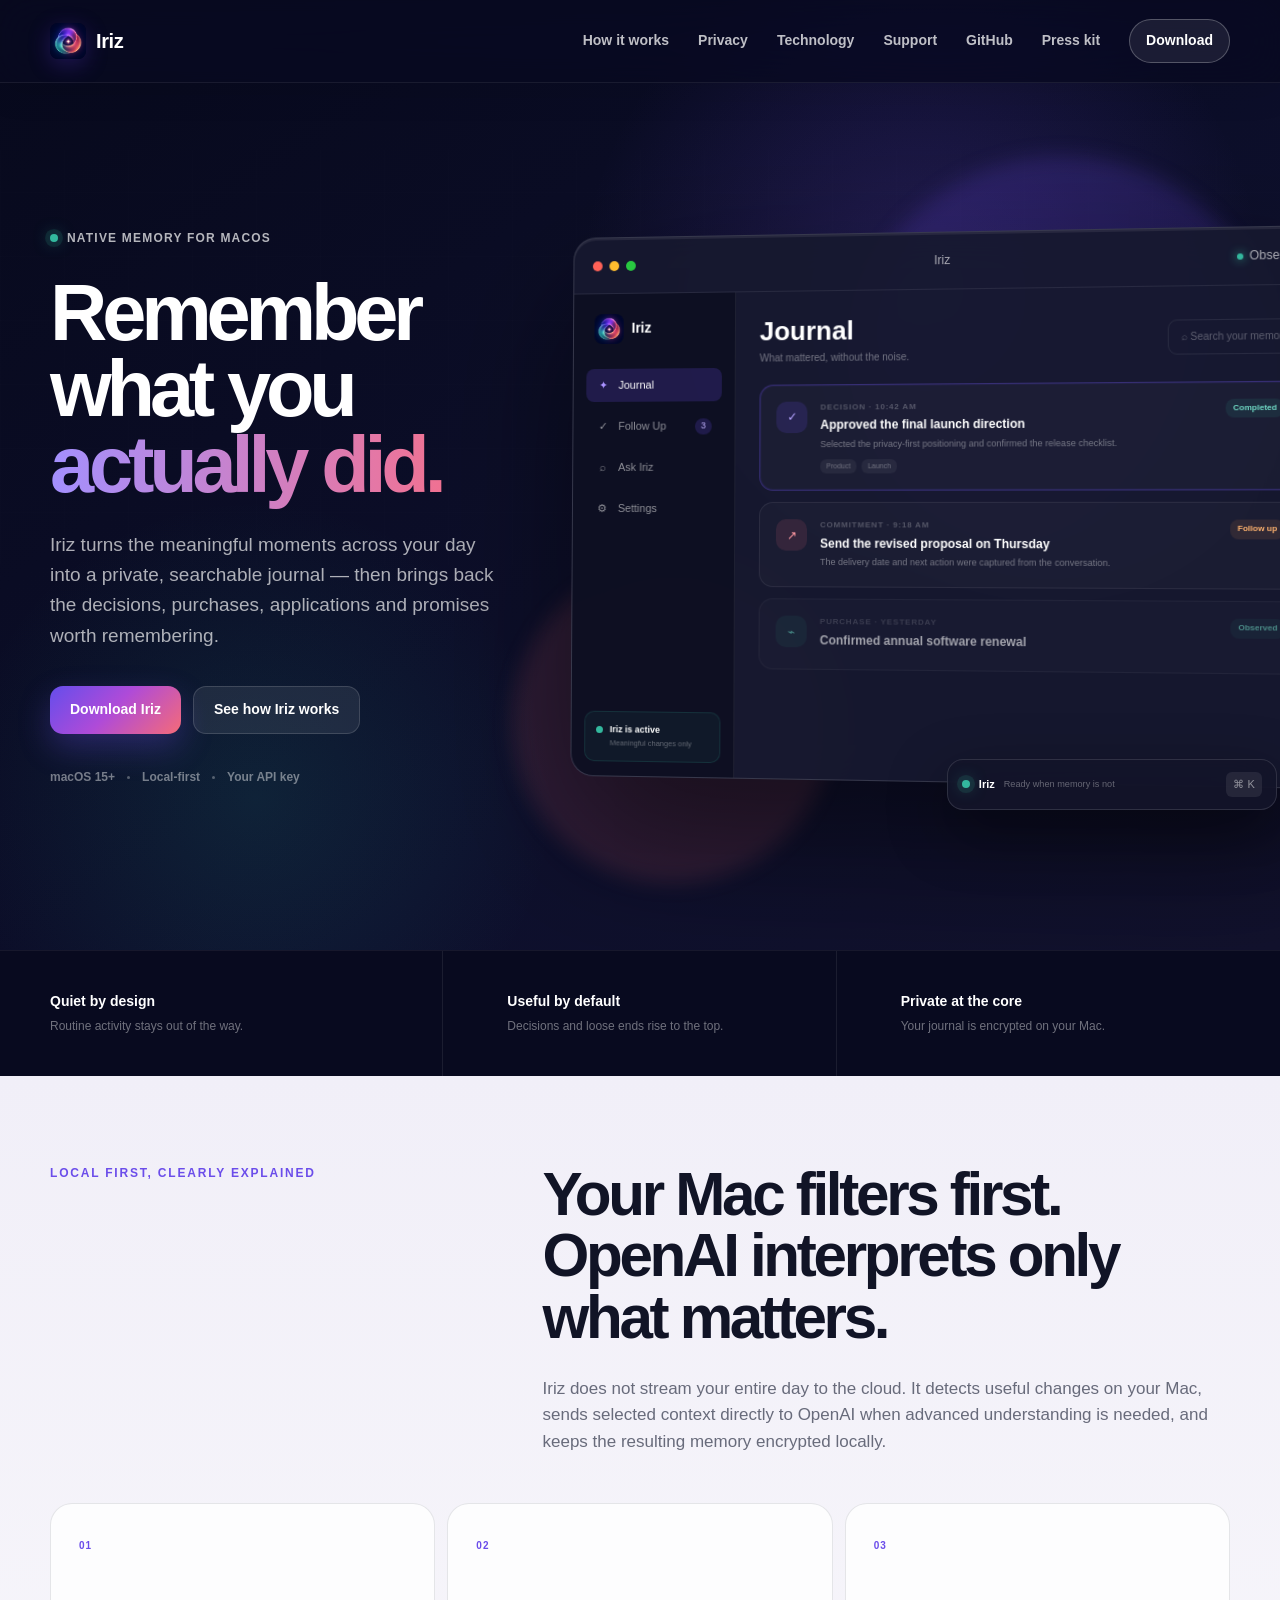
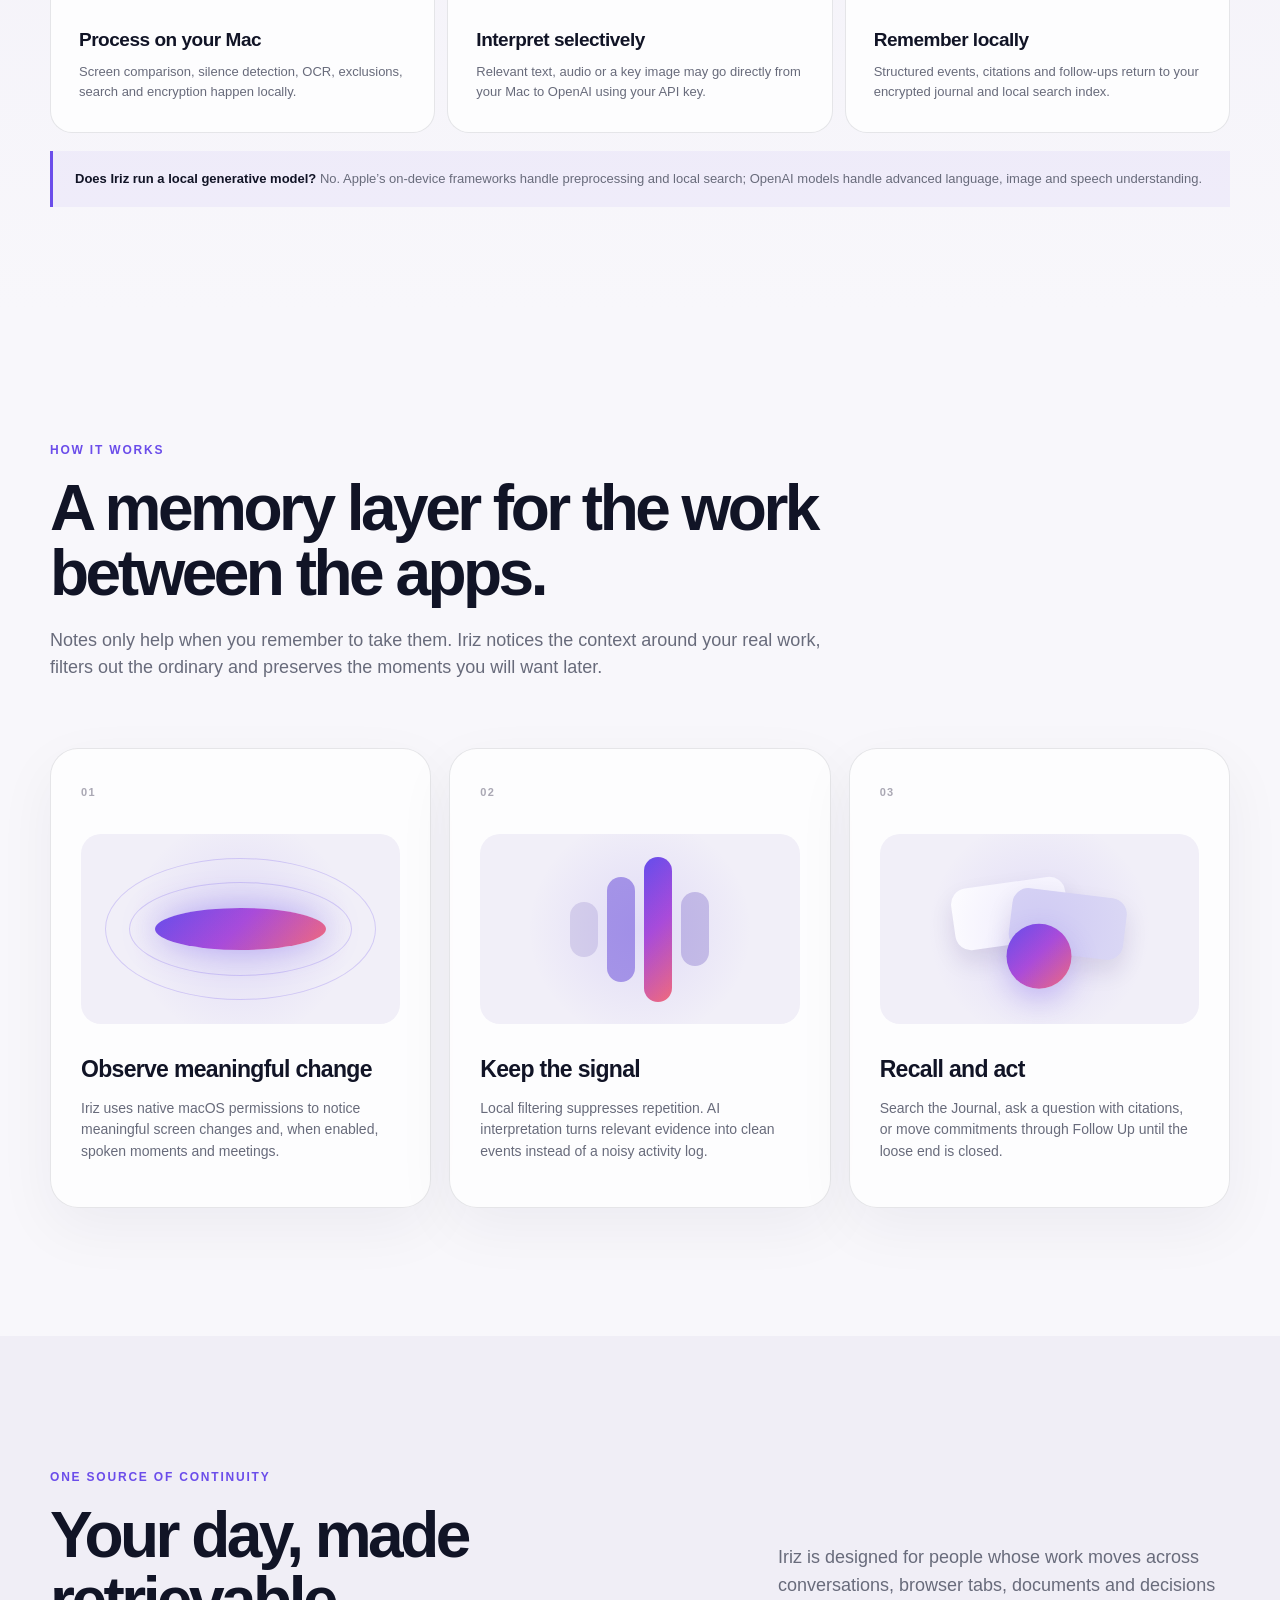
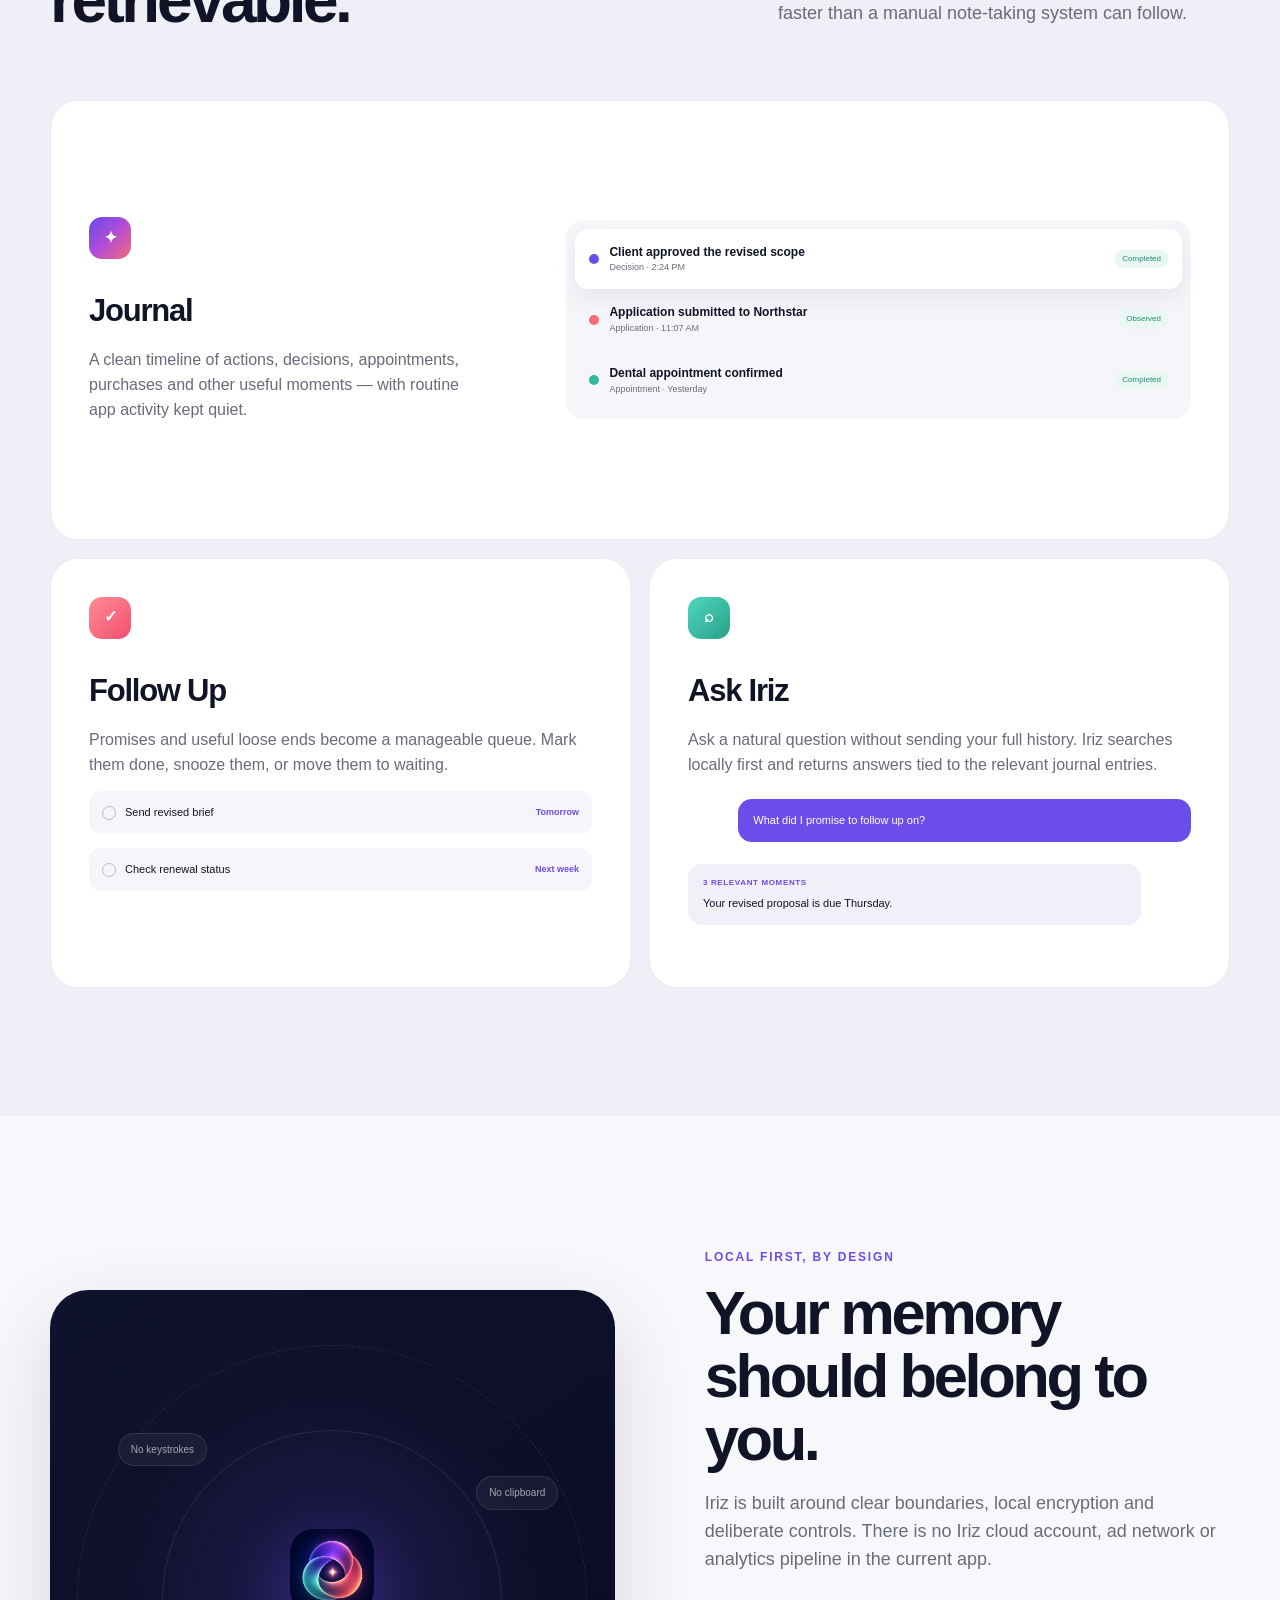
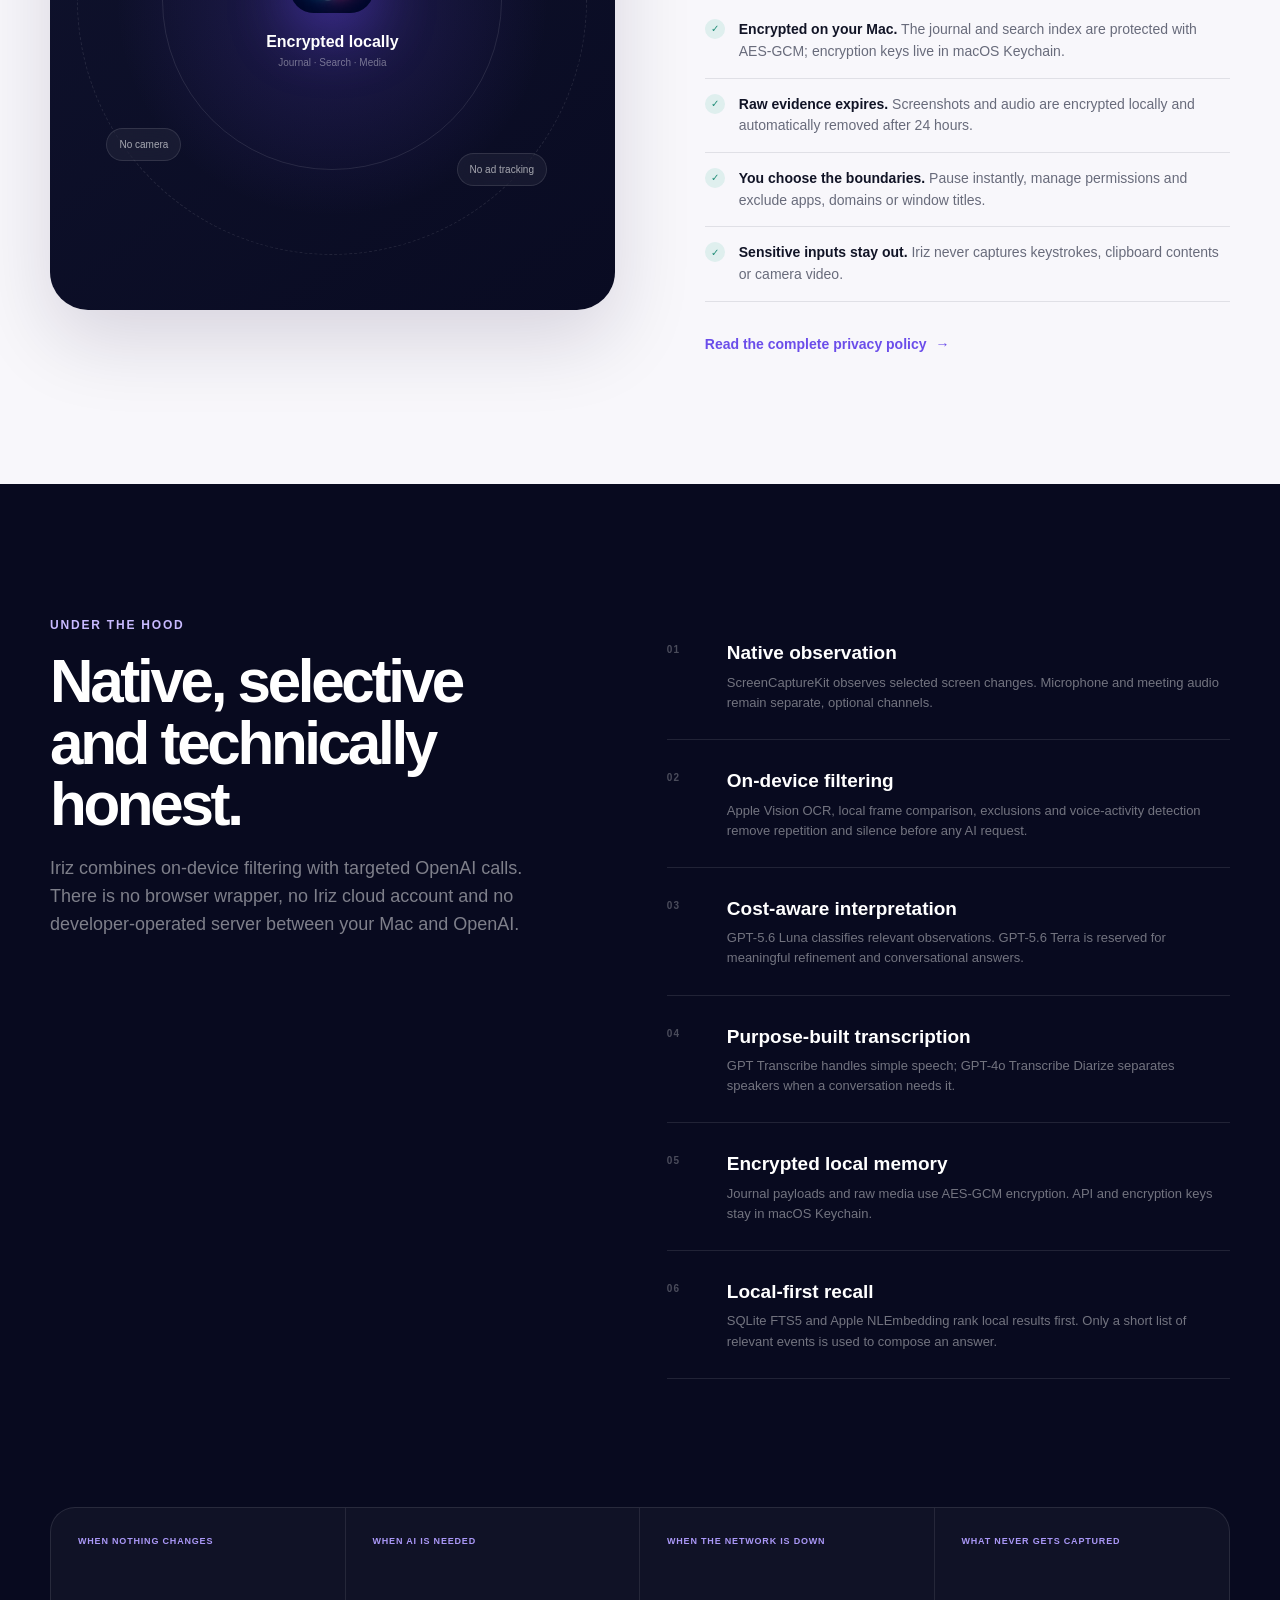
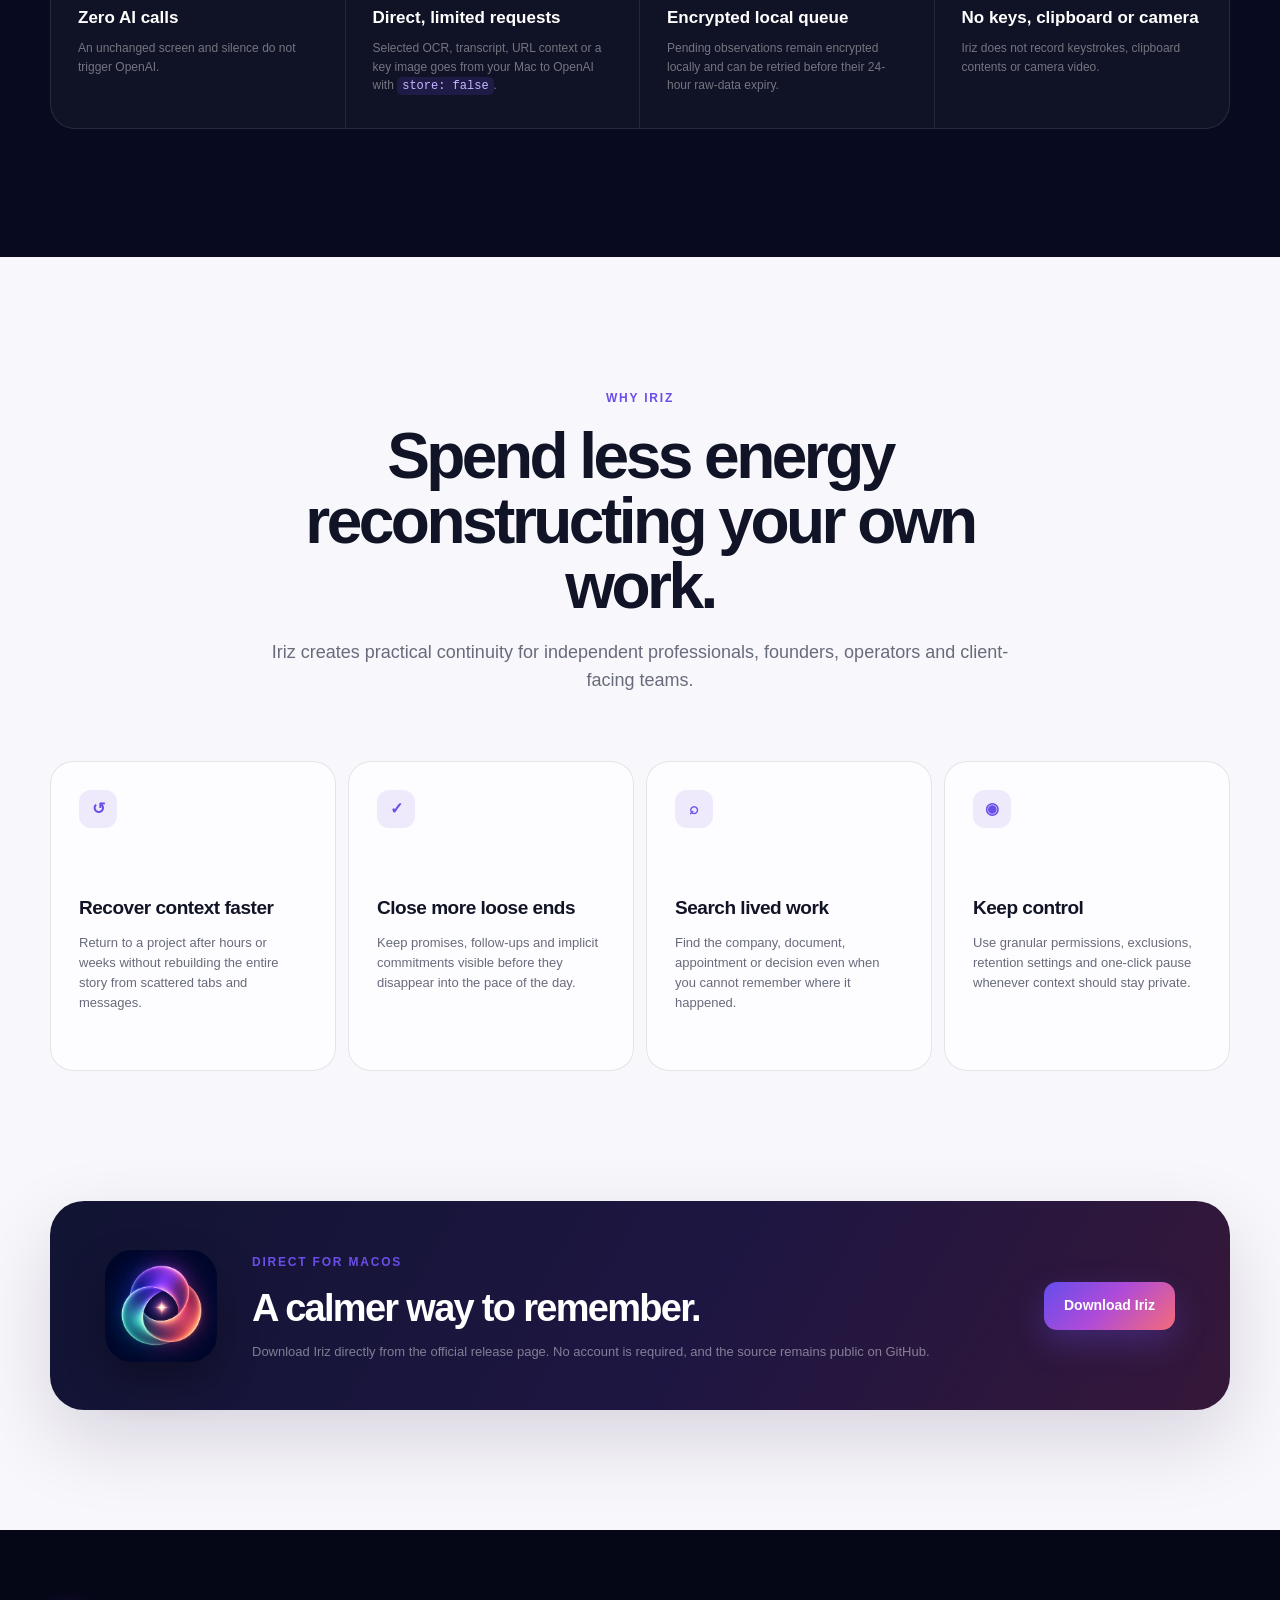
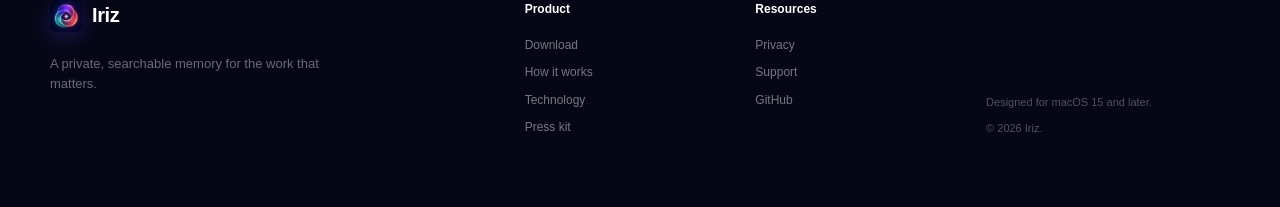
==== commit 220ab4a7: "Refine follow-ups, capture controls, and release workflow - Add context-aware follow-up tabs, dynami" ====
--- a/site/index.html
+++ b/site/index.html
@@ -113,6 +113,22 @@
       </div>
     </section>
 
+    <section class="architecture-intro" aria-labelledby="architecture-title">
+      <div class="section-shell">
+        <div class="architecture-heading reveal">
+          <span class="kicker">Local first, clearly explained</span>
+          <h2 id="architecture-title">Your Mac filters first. OpenAI interprets only what matters.</h2>
+          <p>Iriz does not stream your entire day to the cloud. It detects useful changes on your Mac, sends selected context directly to OpenAI when advanced understanding is needed, and keeps the resulting memory encrypted locally.</p>
+        </div>
+        <div class="architecture-steps">
+          <article class="reveal"><span>01</span><h3>Process on your Mac</h3><p>Screen comparison, silence detection, OCR, exclusions, search and encryption happen locally.</p></article>
+          <article class="reveal"><span>02</span><h3>Interpret selectively</h3><p>Relevant text, audio or a key image may go directly from your Mac to OpenAI using your API key.</p></article>
+          <article class="reveal"><span>03</span><h3>Remember locally</h3><p>Structured events, citations and follow-ups return to your encrypted journal and local search index.</p></article>
+        </div>
+        <p class="architecture-note reveal"><b>Does Iriz run a local generative model?</b> No. Apple’s on-device frameworks handle preprocessing and local search; OpenAI models handle advanced language, image and speech understanding.</p>
+      </div>
+    </section>
+
     <section class="section-shell section" id="how-it-works">
       <div class="section-heading reveal">
         <span class="kicker">How it works</span>
@@ -169,12 +185,20 @@
 
     <section class="section technical-section" id="technology">
       <div class="section-shell technical-grid">
-        <div class="section-heading reveal"><span class="kicker light">Under the hood</span><h2>Native, focused and technically honest.</h2><p>Iriz uses modern macOS frameworks and keeps its architecture compact. There is no browser wrapper and no required third-party runtime.</p></div>
+        <div class="section-heading reveal"><span class="kicker light">Under the hood</span><h2>Native, selective and technically honest.</h2><p>Iriz combines on-device filtering with targeted OpenAI calls. There is no browser wrapper, no Iriz cloud account and no developer-operated server between your Mac and OpenAI.</p></div>
         <div class="tech-list reveal">
-          <div><span>01</span><p><b>SwiftUI + AppKit</b><small>A native macOS interface and lightweight floating capsule.</small></p></div>
-          <div><span>02</span><p><b>ScreenCaptureKit + Vision</b><small>Efficient capture, local frame comparison and on-device OCR.</small></p></div>
-          <div><span>03</span><p><b>SQLite FTS5 + AES-GCM</b><small>Fast local search inside an encrypted journal store.</small></p></div>
-          <div><span>04</span><p><b>Direct OpenAI API</b><small>Your API key stays in Keychain; relevant requests go from your Mac to OpenAI.</small></p></div>
+          <div><span>01</span><p><b>Native observation</b><small>ScreenCaptureKit observes selected screen changes. Microphone and meeting audio remain separate, optional channels.</small></p></div>
+          <div><span>02</span><p><b>On-device filtering</b><small>Apple Vision OCR, local frame comparison, exclusions and voice-activity detection remove repetition and silence before any AI request.</small></p></div>
+          <div><span>03</span><p><b>Cost-aware interpretation</b><small>GPT-5.6 Luna classifies relevant observations. GPT-5.6 Terra is reserved for meaningful refinement and conversational answers.</small></p></div>
+          <div><span>04</span><p><b>Purpose-built transcription</b><small>GPT Transcribe handles simple speech; GPT-4o Transcribe Diarize separates speakers when a conversation needs it.</small></p></div>
+          <div><span>05</span><p><b>Encrypted local memory</b><small>Journal payloads and raw media use AES-GCM encryption. API and encryption keys stay in macOS Keychain.</small></p></div>
+          <div><span>06</span><p><b>Local-first recall</b><small>SQLite FTS5 and Apple NLEmbedding rank local results first. Only a short list of relevant events is used to compose an answer.</small></p></div>
+        </div>
+        <div class="tech-boundary reveal">
+          <div><span>WHEN NOTHING CHANGES</span><strong>Zero AI calls</strong><p>An unchanged screen and silence do not trigger OpenAI.</p></div>
+          <div><span>WHEN AI IS NEEDED</span><strong>Direct, limited requests</strong><p>Selected OCR, transcript, URL context or a key image goes from your Mac to OpenAI with <code>store: false</code>.</p></div>
+          <div><span>WHEN THE NETWORK IS DOWN</span><strong>Encrypted local queue</strong><p>Pending observations remain encrypted locally and can be retried before their 24-hour raw-data expiry.</p></div>
+          <div><span>WHAT NEVER GETS CAPTURED</span><strong>No keys, clipboard or camera</strong><p>Iriz does not record keystrokes, clipboard contents or camera video.</p></div>
         </div>
       </div>
     </section>
--- a/site/styles.css
+++ b/site/styles.css
@@ -124,6 +124,11 @@
 .trust-grid { min-height: 125px; display: grid; grid-template-columns: repeat(3, 1fr); }
 .trust-grid div { padding: 30px 5vw 30px 0; display:flex; flex-direction:column; justify-content:center; border-right:1px solid rgba(255,255,255,.08); }.trust-grid div:not(:first-child){padding-left:5vw}.trust-grid div:last-child{border:0}.trust-grid strong{font-size:14px}.trust-grid span{margin-top:4px;color:rgba(255,255,255,.42);font-size:12px}
 
+.architecture-intro{padding:88px 0 102px;background:linear-gradient(180deg,#f1eff8,#f8f7fb)}
+.architecture-heading{display:grid;grid-template-columns:.75fr 1.25fr;gap:28px 80px;align-items:end;margin-bottom:48px}.architecture-heading .kicker{align-self:start}.architecture-heading h2{margin:0;font-size:clamp(38px,4.7vw,62px);line-height:1.02;letter-spacing:-.055em}.architecture-heading p{grid-column:2;margin:0;color:var(--muted);font-size:17px}
+.architecture-steps{display:grid;grid-template-columns:repeat(3,1fr);gap:12px}.architecture-steps article{min-height:230px;padding:28px;border:1px solid var(--line);border-radius:22px;background:rgba(255,255,255,.78)}.architecture-steps article>span{color:var(--violet);font-size:10px;font-weight:750;letter-spacing:.1em}.architecture-steps h3{margin:68px 0 8px;font-size:19px;letter-spacing:-.025em}.architecture-steps p{margin:0;color:var(--muted);font-size:13px}
+.architecture-note{margin:18px 0 0;padding:18px 22px;border-left:3px solid var(--violet);color:var(--muted);background:rgba(107,77,234,.06);font-size:13px}.architecture-note b{color:var(--ink)}
+
 .section-heading { max-width: 780px; margin-bottom: 66px; }
 .section-heading h2, .privacy-copy h2, .technical-section h2 { margin: 14px 0 20px; font-size: clamp(42px, 5vw, 67px); line-height: 1.02; letter-spacing: -.055em; }
 .section-heading p, .privacy-copy > p { margin: 0; color: var(--muted); font-size: 18px; }
@@ -146,7 +151,7 @@
 .privacy-copy h2{font-size:clamp(42px,4.8vw,64px)}.check-list{margin:30px 0;padding:0;list-style:none}.check-list li{display:grid;grid-template-columns:24px 1fr;gap:10px;padding:15px 0;border-bottom:1px solid var(--line);color:var(--muted);font-size:14px}.check-list i{width:20px;height:20px;display:grid;place-items:center;border-radius:50%;background:rgba(51,184,158,.13);color:#228e78;font-size:10px;font-style:normal}.check-list b{color:var(--ink)}.text-link{display:inline-flex;gap:9px;align-items:center;color:var(--violet);font-size:14px;font-weight:700}.text-link span{transition:transform .2s}.text-link:hover span{transform:translateX(4px)}
 
 .technical-section { color:#fff; background:var(--night); }
-.technical-grid{display:grid;grid-template-columns:.9fr 1fr;gap:110px;align-items:start}.technical-section .section-heading{margin:0;position:sticky;top:80px}.technical-section h2{font-size:clamp(42px,4.7vw,65px)}.technical-section .section-heading p{color:rgba(255,255,255,.48)}.tech-list>div{padding:29px 0;display:grid;grid-template-columns:42px 1fr;gap:18px;border-bottom:1px solid rgba(255,255,255,.1)}.tech-list>div>span{padding-top:4px;color:rgba(255,255,255,.27);font-size:10px;font-weight:700;letter-spacing:.1em}.tech-list p{display:flex;flex-direction:column;margin:0}.tech-list b{font-size:20px}.tech-list small{margin-top:5px;color:rgba(255,255,255,.43);font-size:13px}
+.technical-grid{display:grid;grid-template-columns:.9fr 1fr;gap:110px;align-items:start}.technical-section .section-heading{margin:0;position:sticky;top:100px}.technical-section h2{font-size:clamp(42px,4.7vw,65px)}.technical-section .section-heading p{color:rgba(255,255,255,.48)}.tech-list>div{padding:26px 0;display:grid;grid-template-columns:42px 1fr;gap:18px;border-bottom:1px solid rgba(255,255,255,.1)}.tech-list>div>span{padding-top:4px;color:rgba(255,255,255,.27);font-size:10px;font-weight:700;letter-spacing:.1em}.tech-list p{display:flex;flex-direction:column;margin:0}.tech-list b{font-size:19px}.tech-list small{margin-top:5px;color:rgba(255,255,255,.43);font-size:13px}.tech-boundary{grid-column:1/-1;margin-top:18px;display:grid;grid-template-columns:repeat(4,1fr);border:1px solid rgba(255,255,255,.1);border-radius:25px;overflow:hidden;background:rgba(255,255,255,.035)}.tech-boundary>div{min-height:220px;padding:27px;border-right:1px solid rgba(255,255,255,.09)}.tech-boundary>div:last-child{border-right:0}.tech-boundary span{display:block;color:#aa98f7;font-size:9px;font-weight:750;letter-spacing:.09em}.tech-boundary strong{display:block;margin:56px 0 8px;font-size:17px}.tech-boundary p{margin:0;color:rgba(255,255,255,.42);font-size:12px}.tech-boundary code{padding:2px 5px;border-radius:5px;color:#c7b9ff;background:rgba(107,77,234,.16)}
 
 .value-section{padding-bottom:80px}.value-grid{display:grid;grid-template-columns:repeat(4,1fr);gap:12px}.value-grid article{min-height:310px;padding:28px;border:1px solid var(--line);border-radius:23px;background:rgba(255,255,255,.66)}.value-grid article>span{width:38px;height:38px;display:grid;place-items:center;border-radius:12px;color:var(--violet);background:rgba(107,77,234,.1);font-weight:750}.value-grid h3{margin:65px 0 10px;font-size:19px;letter-spacing:-.025em}.value-grid p{margin:0;color:var(--muted);font-size:13px}
 .closing-section{margin-top:50px;margin-bottom:120px;padding:48px 55px;display:grid;grid-template-columns:auto 1fr auto;align-items:center;gap:35px;color:#fff;border-radius:34px;background:linear-gradient(120deg,#111433,#1e1642 55%,#361739);box-shadow:var(--shadow)}.closing-section>img{border-radius:27px;box-shadow:0 18px 40px rgba(0,0,0,.3)}.closing-section h2{margin:5px 0 4px;font-size:38px;letter-spacing:-.045em}.closing-section p{margin:0;color:rgba(255,255,255,.45);font-size:13px}
@@ -159,6 +164,7 @@
 .light-page{background:var(--paper)}
 .legal-shell,.support-shell{width:min(1050px,calc(100% - 48px));margin-inline:auto}.legal-hero,.support-hero{padding:120px 0 78px}.legal-hero h1,.support-hero h1{margin:17px 0 25px;font-size:clamp(58px,8vw,92px);line-height:.95;letter-spacing:-.065em}.legal-hero>p,.support-hero>p{max-width:650px;margin:0;color:var(--muted);font-size:20px}.policy-date{margin-top:27px;color:#9996a5;font-size:12px}
 .legal-summary{display:grid;grid-template-columns:repeat(3,1fr);gap:1px;margin-bottom:100px;overflow:hidden;border:1px solid var(--line);border-radius:20px;background:var(--line)}.legal-summary>div{padding:25px;background:#fff}.legal-summary span{color:var(--violet);font-size:10px;font-weight:750}.legal-summary p{display:flex;flex-direction:column;margin:20px 0 0;color:var(--muted);font-size:12px}.legal-summary b{margin-bottom:5px;color:var(--ink);font-size:15px}
+.privacy-flow{margin:-60px 0 100px;padding:36px;border:1px solid rgba(107,77,234,.13);border-radius:25px;background:linear-gradient(135deg,#fff,#f1eef9)}.privacy-flow-heading{display:grid;grid-template-columns:.55fr 1.45fr;gap:35px;align-items:start}.privacy-flow h2{margin:0;font-size:31px;line-height:1.08;letter-spacing:-.045em}.privacy-flow ol{margin:35px 0 24px;padding:0;display:grid;grid-template-columns:repeat(3,1fr);list-style:none}.privacy-flow li{padding:0 22px;border-right:1px solid var(--line);display:grid;grid-template-columns:28px 1fr;gap:8px}.privacy-flow li:first-child{padding-left:0}.privacy-flow li:last-child{padding-right:0;border-right:0}.privacy-flow li>span{padding-top:3px;color:var(--violet);font-size:9px;font-weight:750}.privacy-flow b{font-size:13px}.privacy-flow li p{margin:5px 0 0;color:var(--muted);font-size:11px}.privacy-flow>p{margin:0;padding-top:20px;border-top:1px solid var(--line);color:var(--muted);font-size:12px}.privacy-flow>p b{color:var(--ink)}
 .legal-content{max-width:760px;margin:0 auto 130px}.legal-content section{padding:45px 0;border-top:1px solid var(--line)}.legal-content h2{margin:0 0 21px;font-size:25px;letter-spacing:-.03em}.legal-content p,.legal-content li{color:#575a69;font-size:15px;line-height:1.75}.legal-content a{color:var(--violet);text-decoration:underline;text-underline-offset:3px}.legal-content code{padding:2px 6px;border-radius:5px;background:#ece9f6;color:#5136ba;font-size:.88em}.legal-content ul{padding-left:20px}.legal-content li+li{margin-top:8px}.legal-note{margin-top:35px;padding:25px;border-radius:16px;background:#efecf8;border:1px solid rgba(107,77,234,.14)}.legal-note b{color:var(--violet);font-size:12px;text-transform:uppercase;letter-spacing:.09em}.legal-note p{margin-bottom:0;font-size:13px}
 .support-shell{padding-bottom:130px}.support-grid{display:grid;grid-template-columns:repeat(3,1fr);gap:16px;margin-bottom:120px}.support-grid article{padding:30px;border:1px solid var(--line);border-radius:22px;background:#fff}.support-grid span{color:var(--violet);font-size:10px;font-weight:750}.support-grid h2{margin:44px 0 10px;font-size:21px}.support-grid p{margin:0;color:var(--muted);font-size:13px}.faq-section{max-width:840px;margin:0 auto 120px}.faq-section .section-heading{margin-bottom:40px}.faq-section details{border-top:1px solid var(--line)}.faq-section details:last-child{border-bottom:1px solid var(--line)}.faq-section summary{padding:24px 0;display:flex;justify-content:space-between;gap:20px;cursor:pointer;font-size:16px;font-weight:650;list-style:none}.faq-section summary::-webkit-details-marker{display:none}.faq-section summary span{color:var(--violet);font-size:22px;font-weight:400;transition:transform .2s}.faq-section details[open] summary span{transform:rotate(45deg)}.faq-section details p{max-width:700px;margin:-5px 0 25px;color:var(--muted);font-size:14px}.contact-card{padding:45px;display:grid;grid-template-columns:auto 1fr;align-items:center;gap:28px;border-radius:28px;color:#fff;background:var(--night)}.contact-card img{border-radius:18px}.contact-card h2{margin:5px 0 8px;font-size:27px}.contact-card p{margin:0;color:rgba(255,255,255,.46);font-size:13px}.support-shell kbd{padding:2px 5px;border-radius:5px;background:#ece9f3;font-family:inherit;font-size:.9em}
 
@@ -190,7 +196,7 @@
   .hero-copy{max-width:780px}.product-stage{width:95%;margin:25px 0 20px}.app-window{transform:none}
   .privacy-section{grid-template-columns:1fr;gap:70px}.privacy-visual{min-height:540px}
   .value-grid{grid-template-columns:repeat(2,1fr)}
-  .technical-grid{gap:70px}.closing-section{grid-template-columns:auto 1fr}.closing-section .button{grid-column:2;justify-self:start}
+  .technical-grid{gap:70px}.tech-boundary{grid-template-columns:repeat(2,1fr)}.tech-boundary>div:nth-child(2){border-right:0}.tech-boundary>div:nth-child(-n+2){border-bottom:1px solid rgba(255,255,255,.09)}.closing-section{grid-template-columns:auto 1fr}.closing-section .button{grid-column:2;justify-self:start}
   .main-nav{gap:19px}
 }
 
@@ -199,16 +205,16 @@
   .section{padding-block:90px}.nav-shell{min-height:70px}.menu-button{display:block}.site-header .menu-button{color:#fff}.light-page .site-header.compact .menu-button{color:var(--ink);background:rgba(17,20,38,.05)}
   .main-nav{position:absolute;top:70px;left:16px;right:16px;padding:16px;display:none;flex-direction:column;align-items:stretch;gap:3px;border-radius:17px;color:#fff;background:rgba(11,13,34,.97);box-shadow:0 22px 65px rgba(0,0,0,.26);backdrop-filter:blur(20px)}.main-nav.open{display:flex}.main-nav>a{padding:10px 12px}.main-nav .nav-cta{text-align:center;margin-top:6px}
   .hero{padding-inline:16px;gap:35px}.hero h1{font-size:clamp(55px,16vw,78px)}.hero-lede{font-size:17px}.product-stage{width:110%;}.app-body{grid-template-columns:130px 1fr}.app-content{padding:18px}.app-sidebar{padding-inline:8px}.floating-capsule{display:none}.event-card{grid-template-columns:30px 1fr}.event-card>strong{display:none}.app-title-row{align-items:start}.search-pill{display:none}
-  .trust-grid{grid-template-columns:1fr}.trust-grid div,.trust-grid div:not(:first-child){padding:23px 0;border-right:0;border-bottom:1px solid rgba(255,255,255,.08)}
+  .trust-grid{grid-template-columns:1fr}.trust-grid div,.trust-grid div:not(:first-child){padding:23px 0;border-right:0;border-bottom:1px solid rgba(255,255,255,.08)}.architecture-heading{grid-template-columns:1fr;gap:18px}.architecture-heading p{grid-column:auto}.architecture-steps{grid-template-columns:1fr}.architecture-steps article{min-height:190px}.architecture-steps h3{margin-top:45px}
   .section-heading.split{grid-template-columns:1fr;gap:22px}.steps-grid,.feature-grid{grid-template-columns:1fr}.feature-card.feature-large{grid-column:auto;grid-template-columns:1fr;gap:45px}.privacy-section{gap:50px}.technical-grid{grid-template-columns:1fr}.technical-section .section-heading{position:static}.value-grid{grid-template-columns:1fr 1fr}.closing-section{padding:38px;grid-template-columns:1fr}.closing-section .button{grid-column:auto}.footer-grid{grid-template-columns:1fr 1fr}.footer-note{justify-content:start}
-  .legal-summary,.support-grid{grid-template-columns:1fr}.legal-summary>div{border-bottom:1px solid var(--line)}.support-hero,.legal-hero{padding-top:85px}.footer-simple{flex-wrap:wrap}.footer-simple>p{width:100%}
+  .legal-summary,.support-grid{grid-template-columns:1fr}.legal-summary>div{border-bottom:1px solid var(--line)}.privacy-flow{margin-top:-60px;padding:28px}.privacy-flow-heading,.privacy-flow ol{grid-template-columns:1fr}.privacy-flow-heading{gap:14px}.privacy-flow li,.privacy-flow li:first-child,.privacy-flow li:last-child{padding:18px 0;border-right:0;border-bottom:1px solid var(--line)}.privacy-flow li:last-child{border-bottom:0}.support-hero,.legal-hero{padding-top:85px}.footer-simple{flex-wrap:wrap}.footer-simple>p{width:100%}
   .press-hero{min-height:auto;flex-direction:column;align-items:flex-start;padding-top:90px}.press-hero img{width:180px}.press-facts{grid-template-columns:1fr 1fr}.press-facts>div{border-bottom:1px solid rgba(255,255,255,.1)}.copy-cards,.asset-grid,.message-grid{grid-template-columns:1fr}.copy-cards article.wide{grid-column:auto}.press-usage{grid-template-columns:1fr;gap:40px}
   .download-shell{padding-top:70px}.download-hero{min-height:auto;padding:100px 0;grid-template-columns:1fr;gap:65px}.download-card{max-width:560px}.download-confidence,.install-grid{grid-template-columns:1fr}.download-confidence article,.download-confidence article:first-child{padding:25px 0;border-right:0;border-bottom:1px solid rgba(255,255,255,.1)}.download-confidence article:last-child{border-bottom:0}.download-privacy-card{grid-template-columns:auto 1fr}.download-privacy-card .button{grid-column:2;justify-self:start}.source-section{grid-template-columns:1fr}.source-section .button{justify-self:start}
 }
 
 @media (max-width: 540px) {
   .hero{padding-top:125px}.hero h1{font-size:52px}.hero-actions{flex-direction:column}.hero-actions .button{width:100%}.product-stage{display:none}
-  .section-heading h2,.privacy-copy h2,.technical-section h2{font-size:40px}.section-heading p,.privacy-copy>p{font-size:16px}.step-card{min-height:420px;padding:24px}.feature-card{padding:28px}.feature-card.feature-large{min-height:auto}.privacy-visual{min-height:440px}.orbit-two{width:400px;height:400px}.orbit-one{width:280px;height:280px}.privacy-chip{font-size:8px}.value-grid{grid-template-columns:1fr}.value-grid article{min-height:250px}.value-grid h3{margin-top:45px}.closing-section{margin-inline:16px;width:auto;padding:30px}.footer-grid{grid-template-columns:1fr}.footer-simple>div{flex-wrap:wrap;gap:13px 20px}
+  .architecture-intro{padding:70px 0}.architecture-heading h2{font-size:38px}.architecture-note{padding:16px}.section-heading h2,.privacy-copy h2,.technical-section h2{font-size:40px}.section-heading p,.privacy-copy>p{font-size:16px}.step-card{min-height:420px;padding:24px}.feature-card{padding:28px}.feature-card.feature-large{min-height:auto}.privacy-visual{min-height:440px}.orbit-two{width:400px;height:400px}.orbit-one{width:280px;height:280px}.privacy-chip{font-size:8px}.tech-boundary{grid-template-columns:1fr}.tech-boundary>div,.tech-boundary>div:nth-child(2){min-height:190px;border-right:0;border-bottom:1px solid rgba(255,255,255,.09)}.tech-boundary>div:last-child{border-bottom:0}.tech-boundary strong{margin-top:45px}.value-grid{grid-template-columns:1fr}.value-grid article{min-height:250px}.value-grid h3{margin-top:45px}.closing-section{margin-inline:16px;width:auto;padding:30px}.footer-grid{grid-template-columns:1fr}.footer-simple>div{flex-wrap:wrap;gap:13px 20px}
   .legal-shell,.support-shell,.press-shell{width:calc(100% - 32px)}.legal-hero h1,.support-hero h1{font-size:53px}.legal-hero>p,.support-hero>p{font-size:17px}.legal-content section{padding:35px 0}.contact-card{grid-template-columns:1fr;padding:30px}.press-hero h1{font-size:58px}.press-facts{grid-template-columns:1fr}.press-facts>div{padding-left:0;border-right:0}.copy-cards article{min-height:310px}.copy-cards h3{font-size:26px}.asset-preview{height:250px}.message-grid article{min-height:250px}.message-grid h3{margin-top:55px}
   .download-shell{width:calc(100% - 32px)}.download-copy h1{font-size:56px}.download-copy>p{font-size:16px}.download-card{padding:28px}.download-icon-wrap,.download-icon-wrap img{width:118px}.download-privacy-card,.source-section{padding:30px;grid-template-columns:1fr}.download-privacy-card .button{grid-column:auto}.install-section{padding-block:80px}
 }
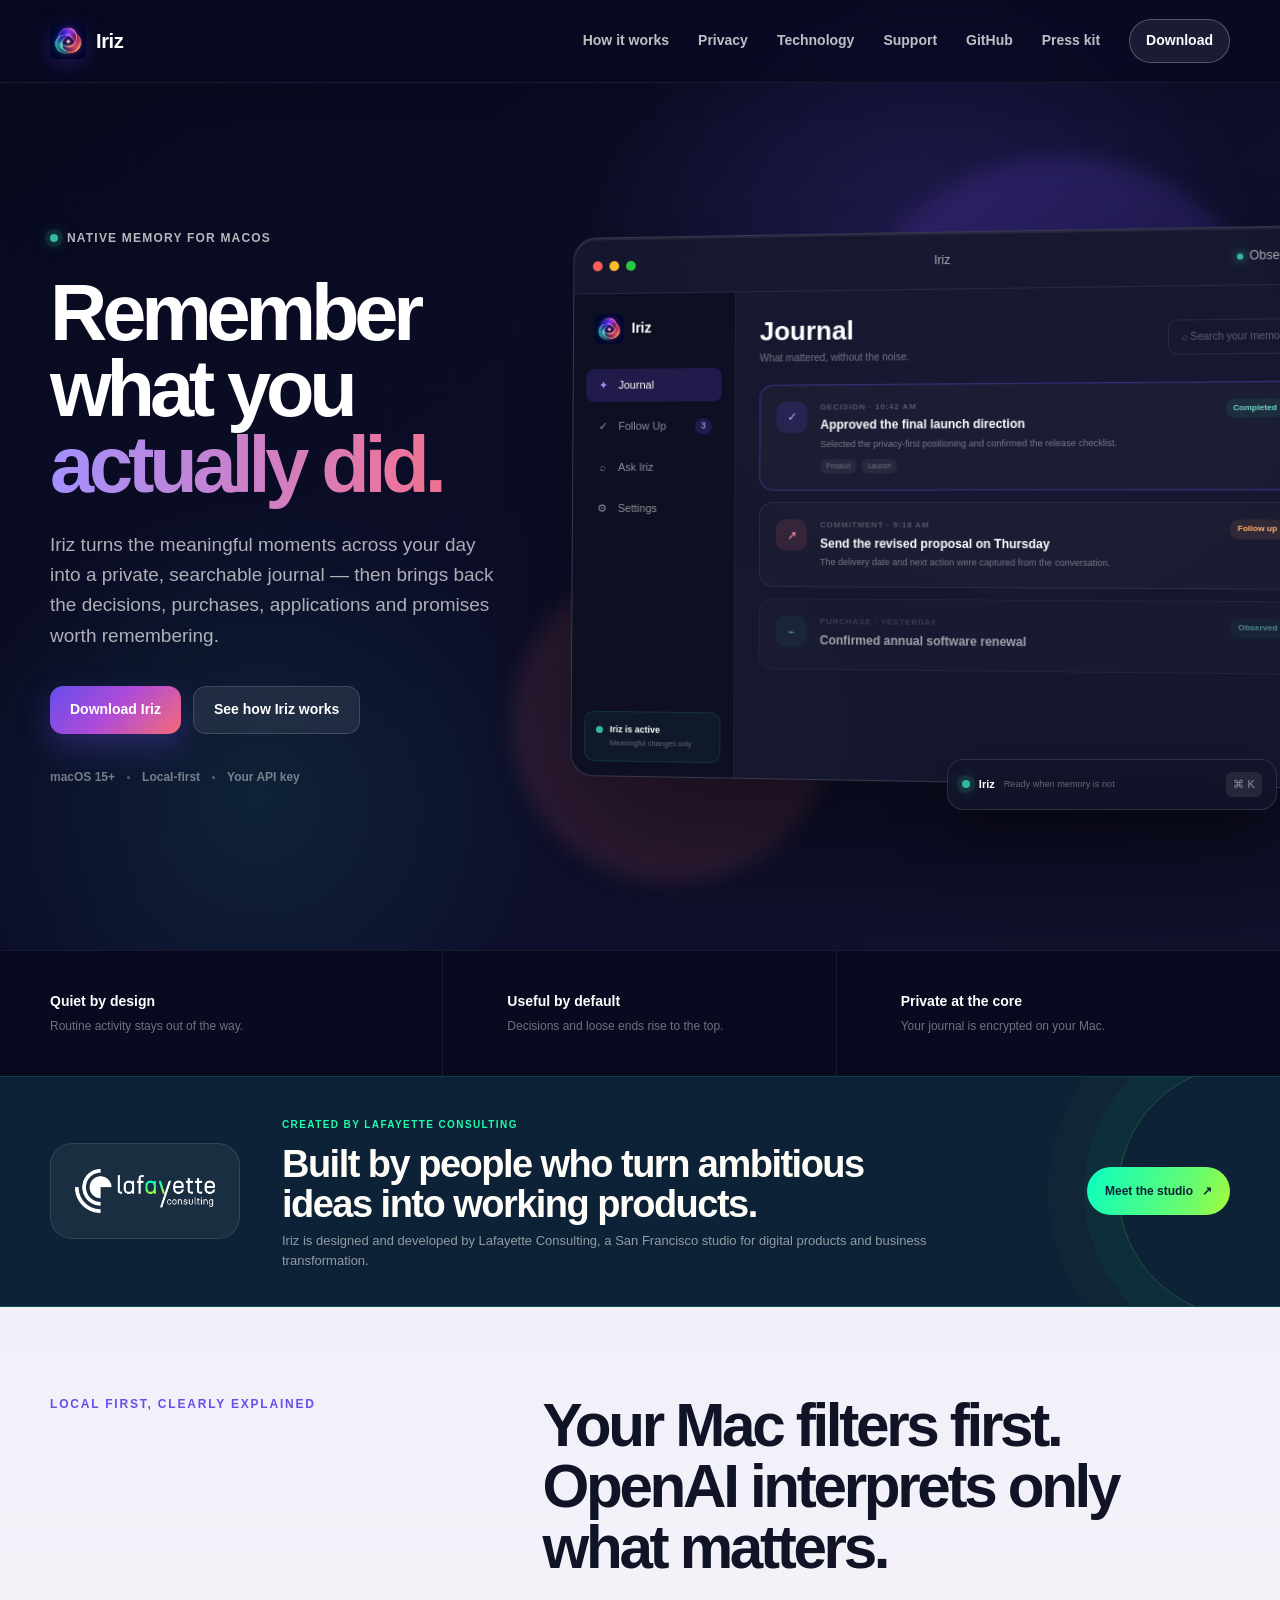
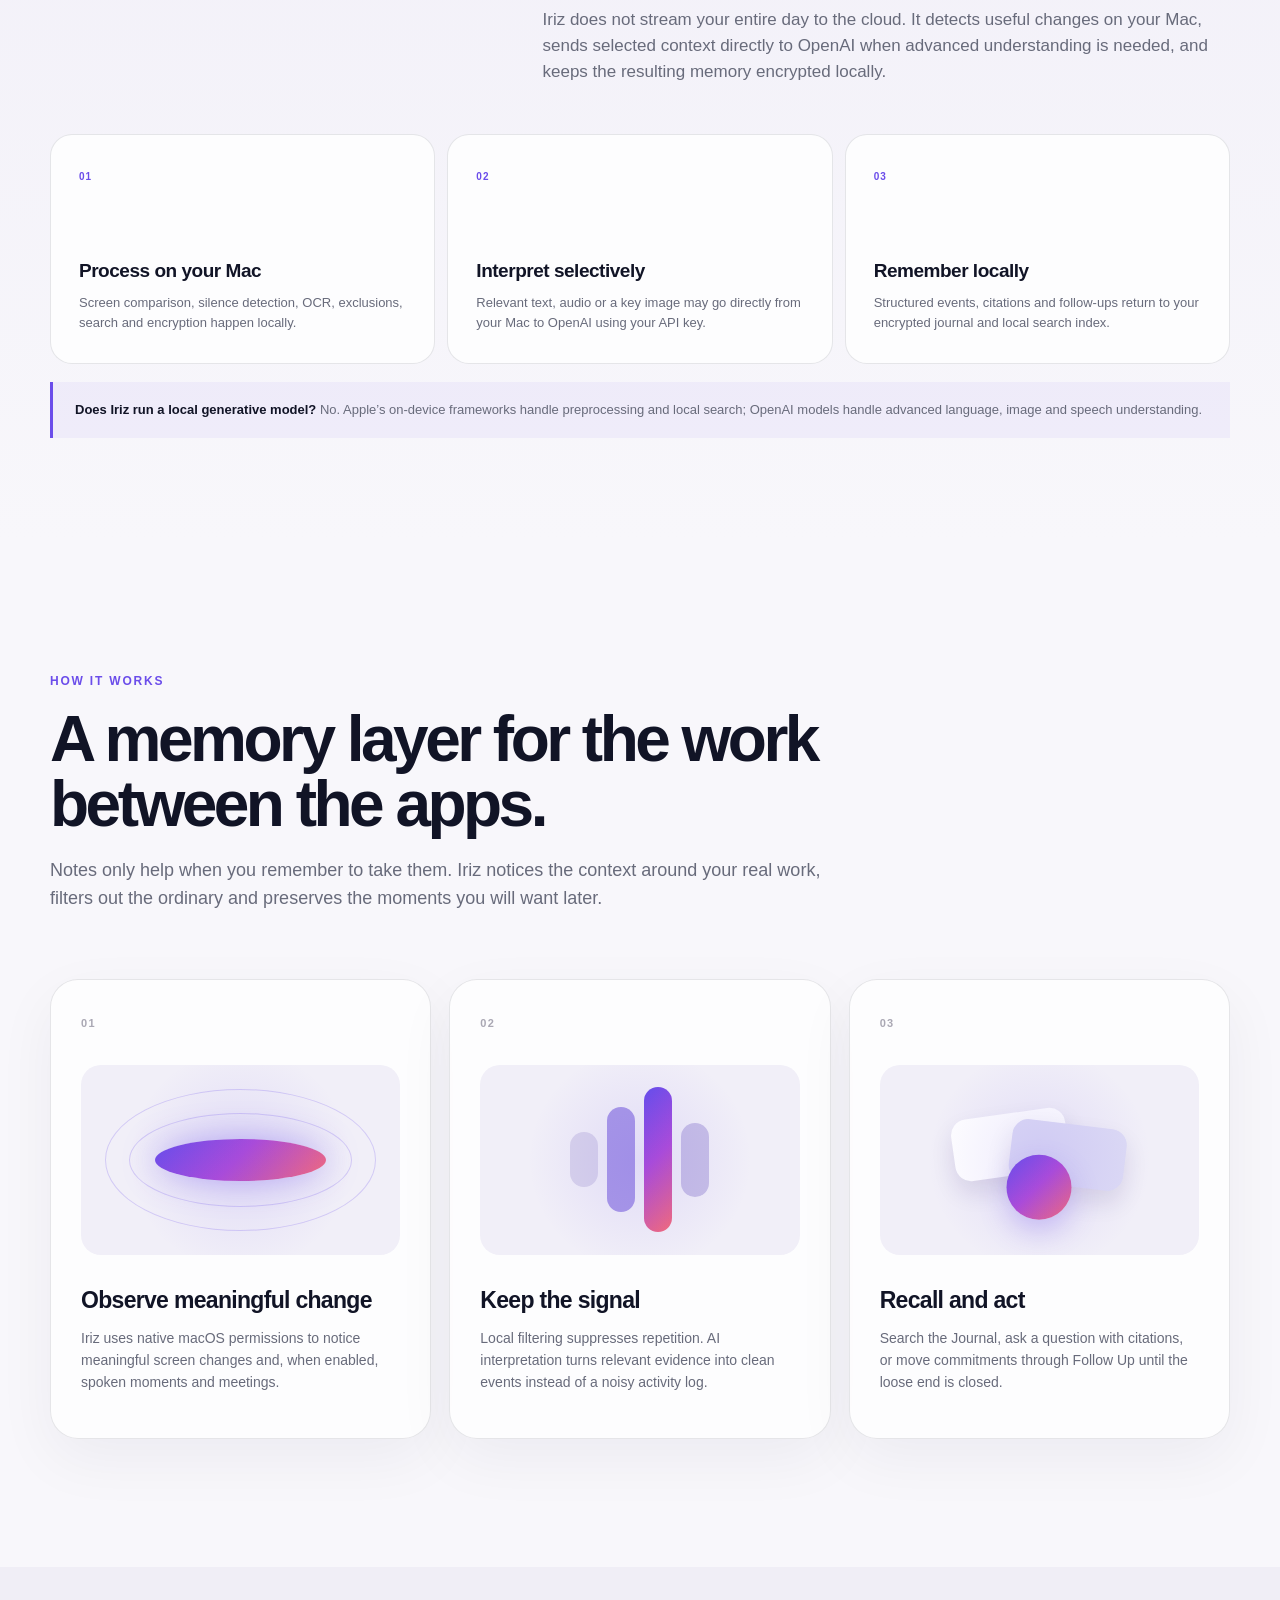
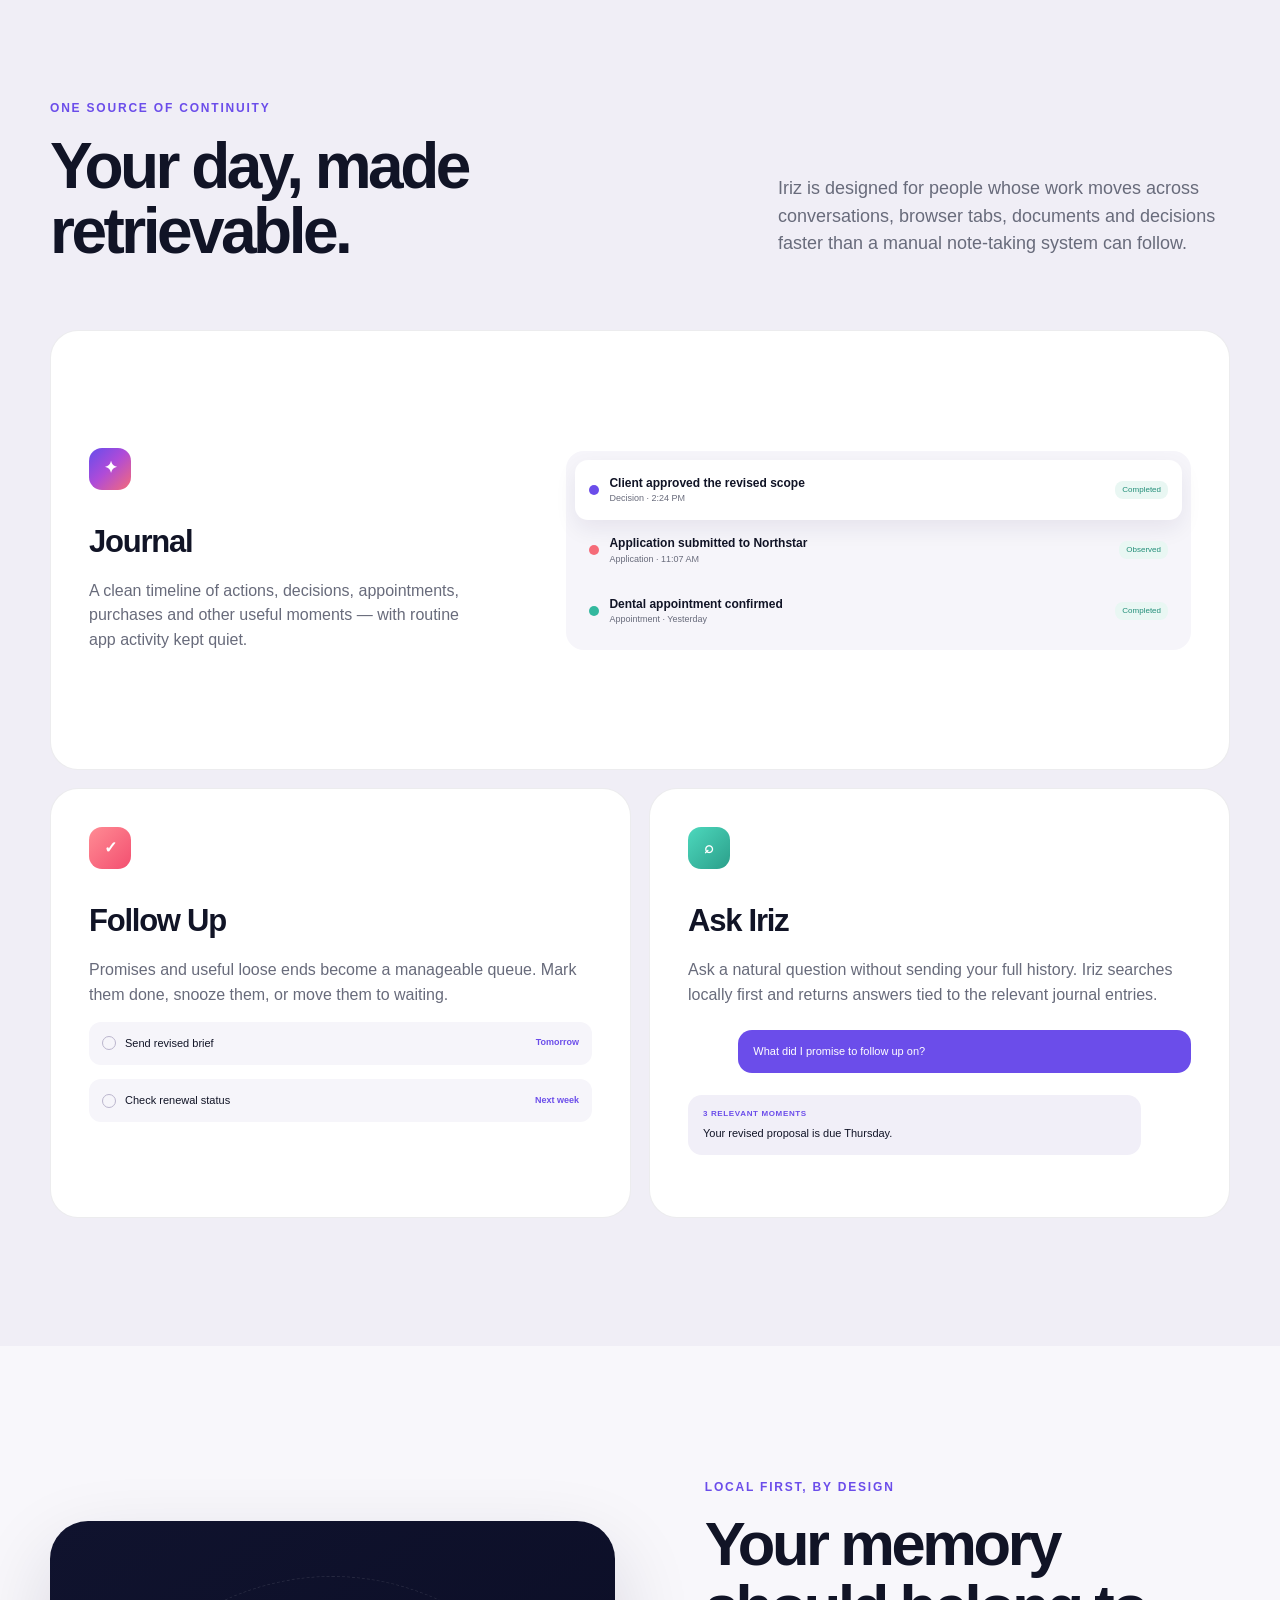
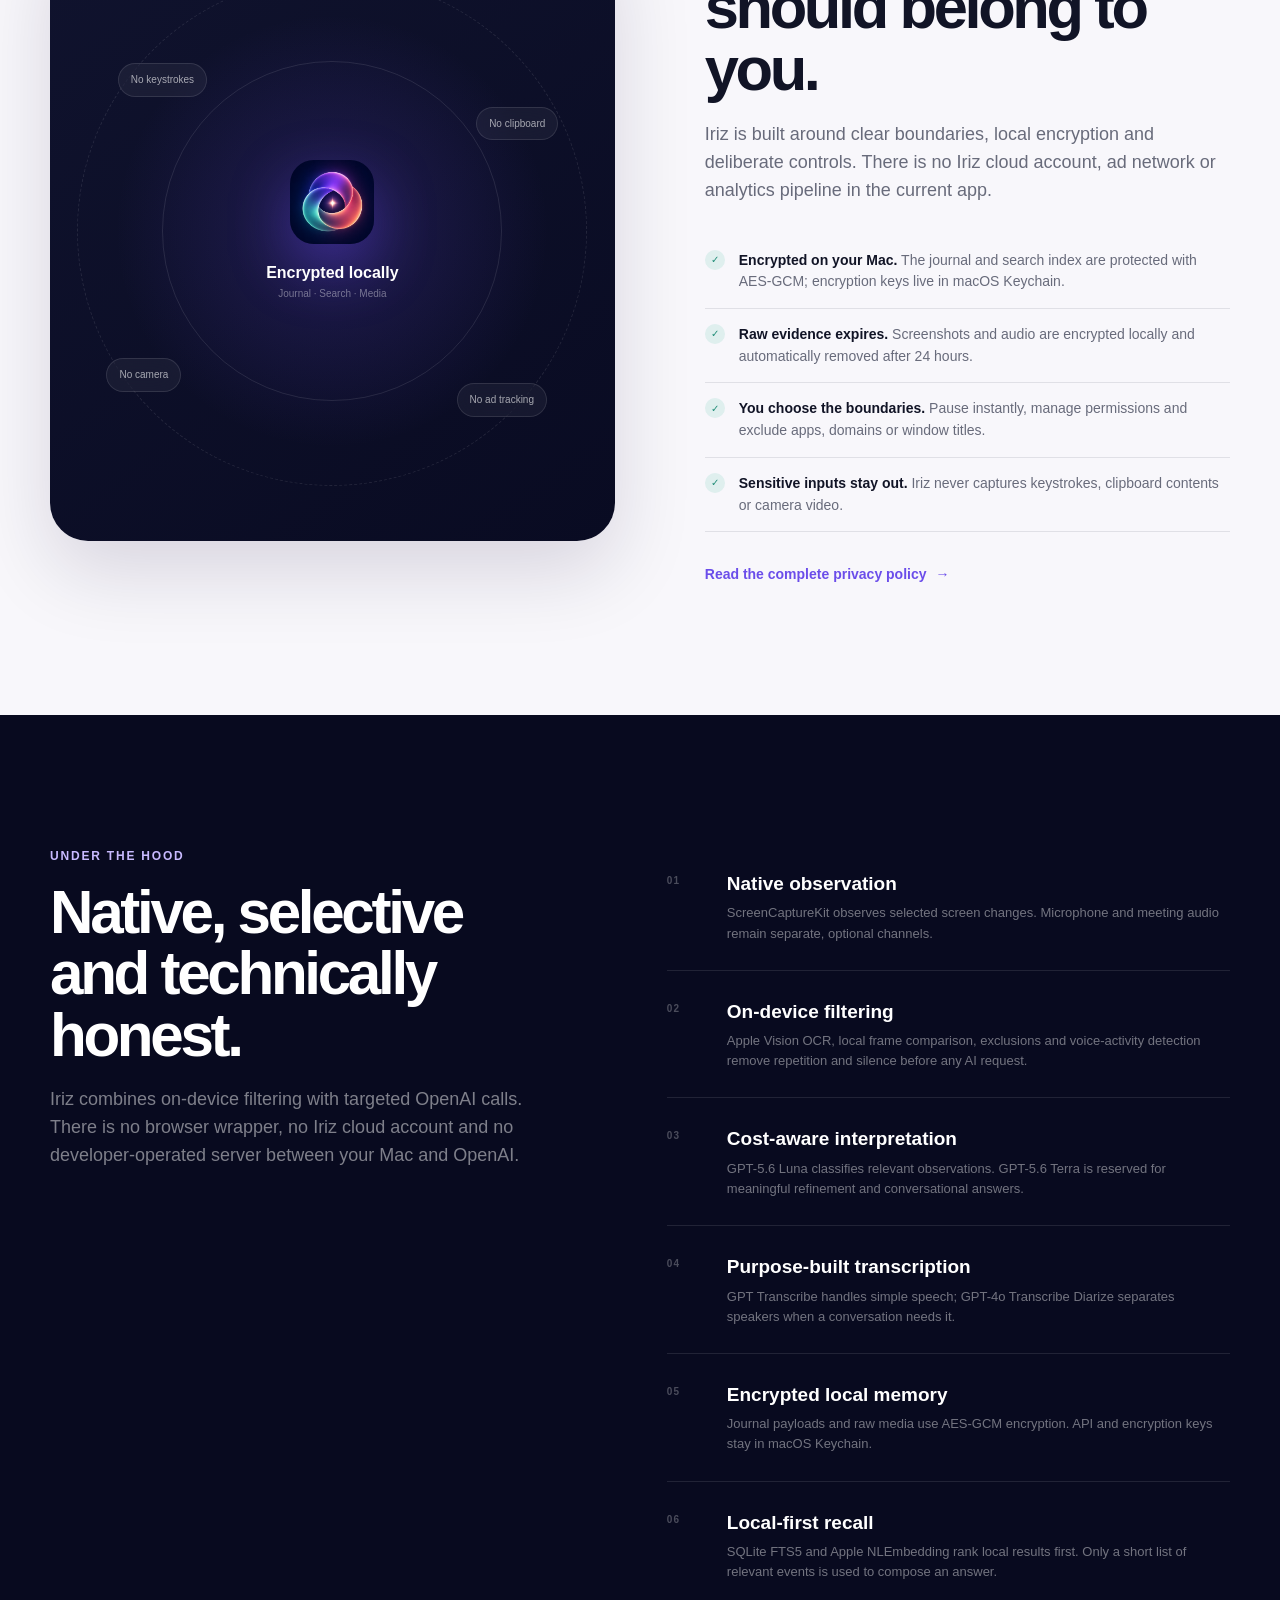
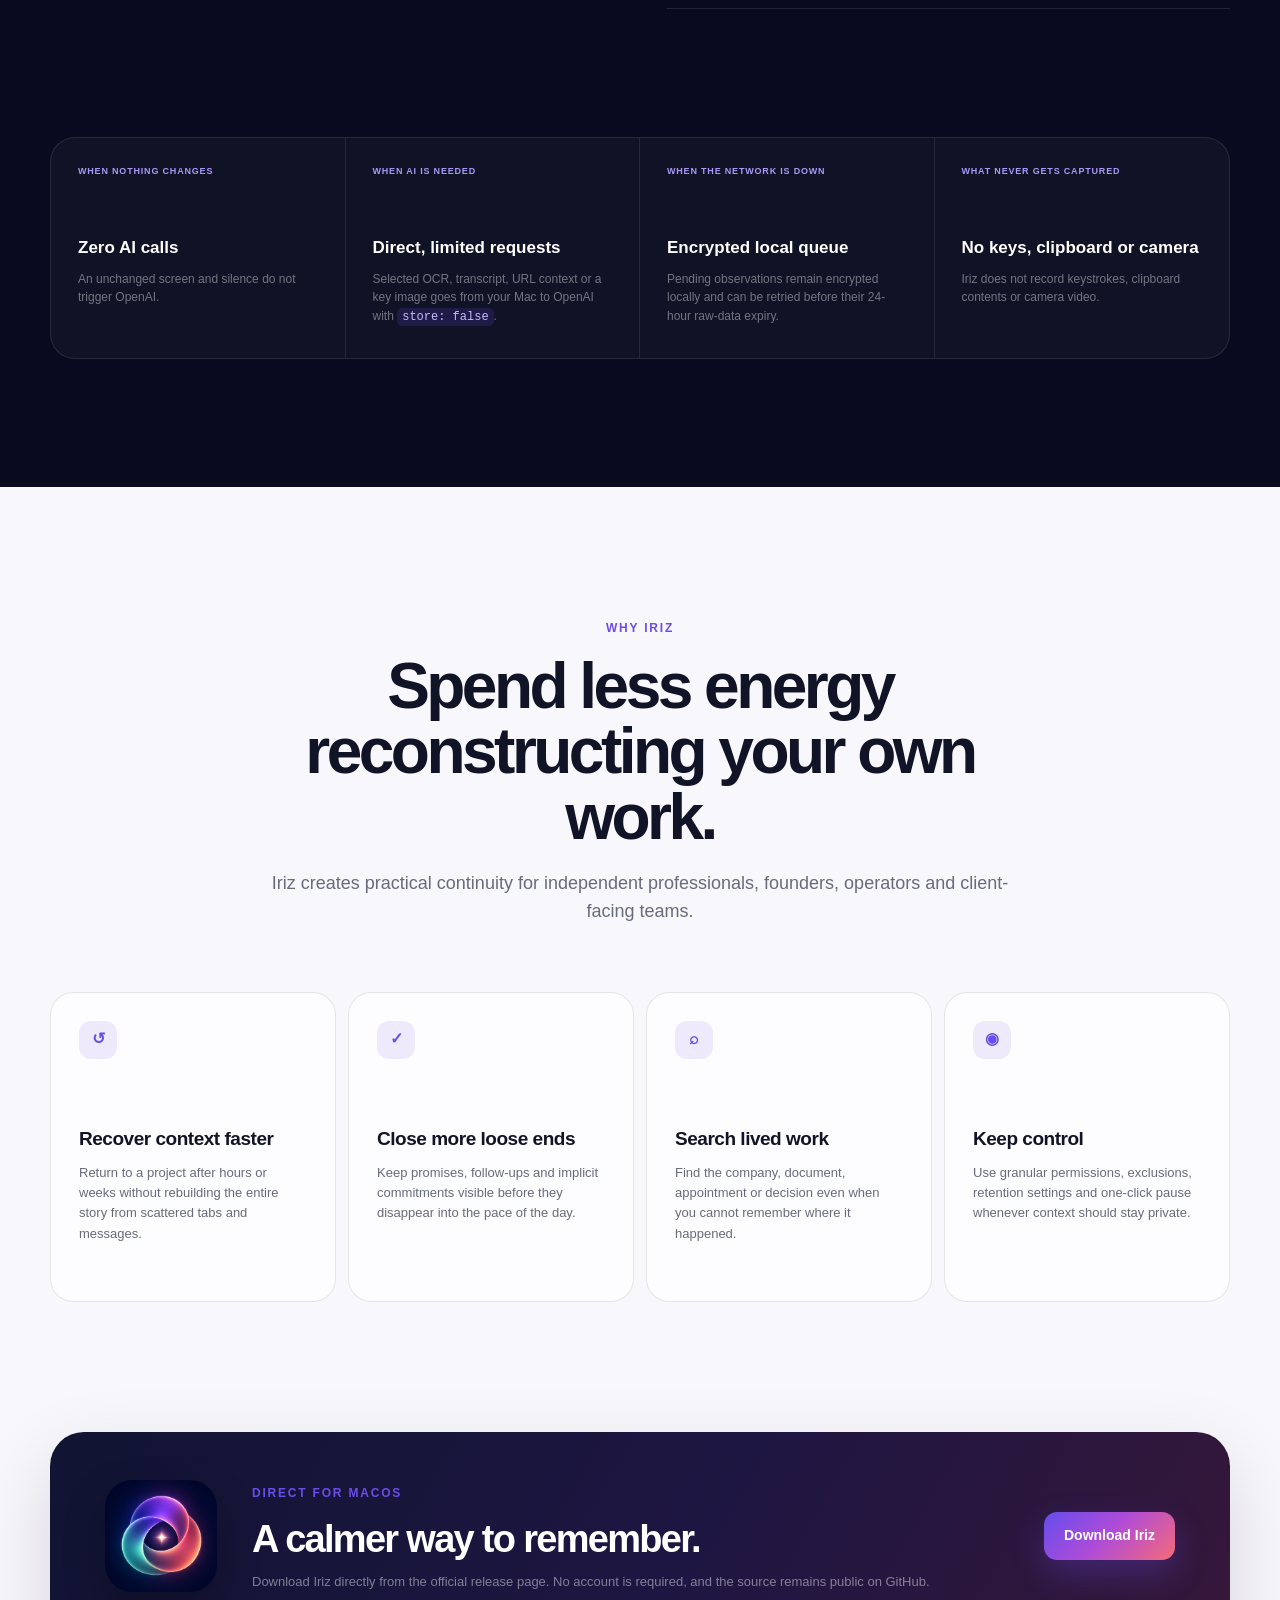
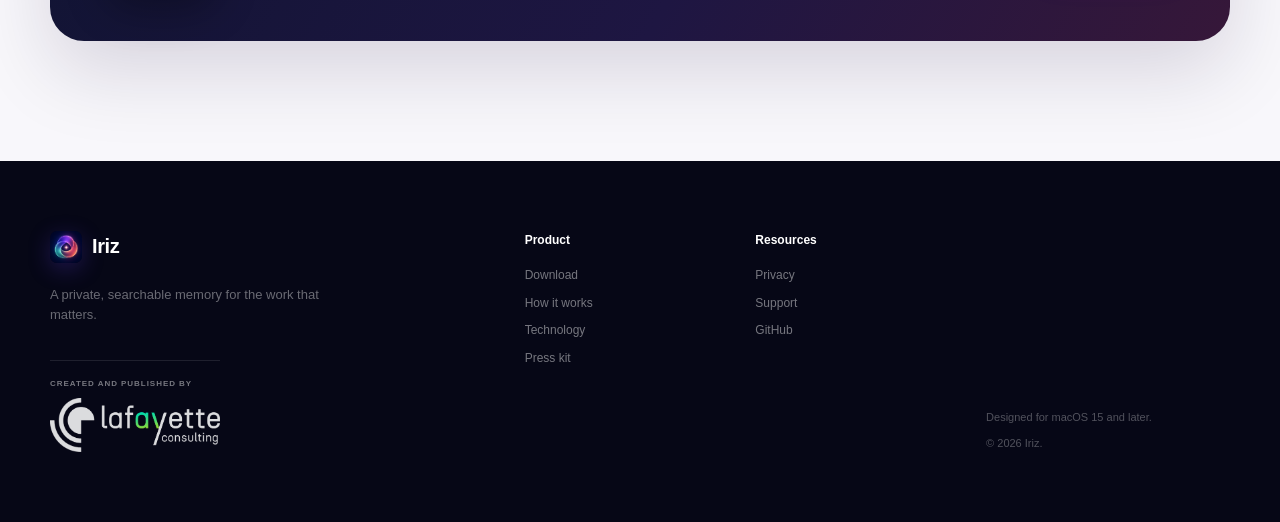
==== commit b13a3891: "feat(site): add Lafayette publisher branding - Add a responsive Lafayette Consulting banner near the" ====
--- a/site/index.html
+++ b/site/index.html
@@ -113,6 +113,20 @@
       </div>
     </section>
 
+    <section class="lafayette-banner" aria-labelledby="lafayette-banner-title">
+      <div class="section-shell lafayette-banner-inner">
+        <a class="lafayette-banner-brand" href="https://lafayette-consulting.us/" aria-label="Visit Lafayette Consulting">
+          <img src="assets/lafayette-logo-white.png" alt="Lafayette Consulting" width="1015" height="319">
+        </a>
+        <div class="lafayette-banner-copy">
+          <span>Created by Lafayette Consulting</span>
+          <h2 id="lafayette-banner-title">Built by people who turn ambitious ideas into working products.</h2>
+          <p>Iriz is designed and developed by Lafayette Consulting, a San Francisco studio for digital products and business transformation.</p>
+        </div>
+        <a class="lafayette-banner-link" href="https://lafayette-consulting.us/">Meet the studio <span aria-hidden="true">↗</span></a>
+      </div>
+    </section>
+
     <section class="architecture-intro" aria-labelledby="architecture-title">
       <div class="section-shell">
         <div class="architecture-heading reveal">
@@ -222,7 +236,14 @@
 
   <footer class="site-footer">
     <div class="section-shell footer-grid">
-      <div><a class="brand" href="index.html"><img src="assets/iriz-icon.png" alt="" width="32" height="32"><span>Iriz</span></a><p>A private, searchable memory for the work that matters.</p></div>
+      <div>
+        <a class="brand" href="index.html"><img src="assets/iriz-icon.png" alt="" width="32" height="32"><span>Iriz</span></a>
+        <p>A private, searchable memory for the work that matters.</p>
+        <a class="lafayette-footer-lockup" href="https://lafayette-consulting.us/" aria-label="Visit Lafayette Consulting">
+          <span>Created and published by</span>
+          <img src="assets/lafayette-logo-white.png" alt="Lafayette Consulting" width="1015" height="319">
+        </a>
+      </div>
       <div><b>Product</b><a href="download.html">Download</a><a href="#how-it-works">How it works</a><a href="#technology">Technology</a><a href="press.html">Press kit</a></div>
       <div><b>Resources</b><a href="privacy.html">Privacy</a><a href="support.html">Support</a><a href="https://github.com/daviddemri26/iriz" rel="noreferrer">GitHub</a></div>
       <div class="footer-note"><p>Designed for macOS 15 and later.</p><p>© <span data-year>2026</span> Iriz.</p></div>
--- a/site/styles.css
+++ b/site/styles.css
@@ -124,6 +124,18 @@
 .trust-grid { min-height: 125px; display: grid; grid-template-columns: repeat(3, 1fr); }
 .trust-grid div { padding: 30px 5vw 30px 0; display:flex; flex-direction:column; justify-content:center; border-right:1px solid rgba(255,255,255,.08); }.trust-grid div:not(:first-child){padding-left:5vw}.trust-grid div:last-child{border:0}.trust-grid strong{font-size:14px}.trust-grid span{margin-top:4px;color:rgba(255,255,255,.42);font-size:12px}
 
+.lafayette-banner{position:relative;padding:34px 0;overflow:hidden;color:#fffdf8;background:#0d2236;border-top:1px solid rgba(8,255,194,.14);border-bottom:1px solid rgba(8,255,194,.18)}
+.lafayette-banner::after{content:"";position:absolute;right:-90px;top:50%;width:250px;aspect-ratio:1;border:1px solid rgba(107,251,108,.22);border-radius:50%;box-shadow:0 0 0 34px rgba(8,255,194,.035),0 0 0 70px rgba(167,251,58,.02);transform:translateY(-50%);pointer-events:none}
+.lafayette-banner-inner{position:relative;z-index:1;min-height:150px;display:grid;grid-template-columns:190px minmax(0,1fr) auto;align-items:center;gap:42px}
+.lafayette-banner-brand{padding:25px 24px;display:grid;place-items:center;border:1px solid rgba(255,255,255,.11);border-radius:22px;background:rgba(255,255,255,.055)}
+.lafayette-banner-brand img{display:block;width:148px;animation:lafayette-drift 4.8s ease-in-out infinite}
+.lafayette-banner-copy>span{color:#20fdad;font-size:10px;font-weight:760;letter-spacing:.14em;text-transform:uppercase}
+.lafayette-banner-copy h2{max-width:660px;margin:8px 0 7px;font-size:clamp(24px,3vw,38px);line-height:1.06;letter-spacing:-.04em}
+.lafayette-banner-copy p{max-width:650px;margin:0;color:rgba(255,255,255,.55);font-size:13px}
+.lafayette-banner-link{min-height:48px;padding:0 18px;display:inline-flex;align-items:center;gap:9px;border-radius:999px;color:#0d2236;background:linear-gradient(112deg,#08ffc2,#6bfb6c 72%,#a7fb3a);font-size:12px;font-weight:760;white-space:nowrap;transition:transform .2s ease,box-shadow .2s ease}
+.lafayette-banner-link:hover{transform:translateY(-2px);box-shadow:0 13px 35px rgba(8,255,194,.18)}
+@keyframes lafayette-drift{0%,100%{transform:translateY(0)}50%{transform:translateY(-6px)}}
+
 .architecture-intro{padding:88px 0 102px;background:linear-gradient(180deg,#f1eff8,#f8f7fb)}
 .architecture-heading{display:grid;grid-template-columns:.75fr 1.25fr;gap:28px 80px;align-items:end;margin-bottom:48px}.architecture-heading .kicker{align-self:start}.architecture-heading h2{margin:0;font-size:clamp(38px,4.7vw,62px);line-height:1.02;letter-spacing:-.055em}.architecture-heading p{grid-column:2;margin:0;color:var(--muted);font-size:17px}
 .architecture-steps{display:grid;grid-template-columns:repeat(3,1fr);gap:12px}.architecture-steps article{min-height:230px;padding:28px;border:1px solid var(--line);border-radius:22px;background:rgba(255,255,255,.78)}.architecture-steps article>span{color:var(--violet);font-size:10px;font-weight:750;letter-spacing:.1em}.architecture-steps h3{margin:68px 0 8px;font-size:19px;letter-spacing:-.025em}.architecture-steps p{margin:0;color:var(--muted);font-size:13px}
@@ -158,6 +170,10 @@
 
 .site-footer { padding:70px 0; color:#fff; background:#060716; }
 .footer-grid{display:grid;grid-template-columns:1.7fr .7fr .7fr 1fr;gap:60px}.footer-grid>div{display:flex;flex-direction:column;align-items:flex-start;gap:9px}.footer-grid>div:first-child p{max-width:280px;color:rgba(255,255,255,.4);font-size:13px}.footer-grid b{margin-bottom:8px;font-size:12px}.footer-grid>div>a:not(.brand){color:rgba(255,255,255,.45);font-size:12px}.footer-grid>div>a:hover{color:#fff}.footer-note{justify-content:flex-end;color:rgba(255,255,255,.3);font-size:11px}.footer-note p{margin:0}
+.lafayette-footer-lockup{margin-top:13px;padding-top:17px;display:flex!important;flex-direction:column;align-items:flex-start;gap:8px;border-top:1px solid rgba(255,255,255,.1)}
+.lafayette-footer-lockup span{font-size:8px;font-weight:700;letter-spacing:.12em;text-transform:uppercase}
+.lafayette-footer-lockup img{width:170px;display:block;opacity:.86;transition:opacity .2s ease}
+.lafayette-footer-lockup:hover img{opacity:1}
 .footer-simple{display:flex;align-items:center;justify-content:space-between;gap:30px}.footer-simple>div{display:flex;gap:24px}.footer-simple>div a,.footer-simple>p{color:rgba(255,255,255,.42);font-size:12px}.legal-footer{color:var(--ink);background:#efedf5;border-top:1px solid var(--line)}.legal-footer .footer-simple>div a,.legal-footer .footer-simple>p{color:var(--muted)}
 
 /* Legal and support pages */
@@ -206,6 +222,7 @@
   .main-nav{position:absolute;top:70px;left:16px;right:16px;padding:16px;display:none;flex-direction:column;align-items:stretch;gap:3px;border-radius:17px;color:#fff;background:rgba(11,13,34,.97);box-shadow:0 22px 65px rgba(0,0,0,.26);backdrop-filter:blur(20px)}.main-nav.open{display:flex}.main-nav>a{padding:10px 12px}.main-nav .nav-cta{text-align:center;margin-top:6px}
   .hero{padding-inline:16px;gap:35px}.hero h1{font-size:clamp(55px,16vw,78px)}.hero-lede{font-size:17px}.product-stage{width:110%;}.app-body{grid-template-columns:130px 1fr}.app-content{padding:18px}.app-sidebar{padding-inline:8px}.floating-capsule{display:none}.event-card{grid-template-columns:30px 1fr}.event-card>strong{display:none}.app-title-row{align-items:start}.search-pill{display:none}
   .trust-grid{grid-template-columns:1fr}.trust-grid div,.trust-grid div:not(:first-child){padding:23px 0;border-right:0;border-bottom:1px solid rgba(255,255,255,.08)}.architecture-heading{grid-template-columns:1fr;gap:18px}.architecture-heading p{grid-column:auto}.architecture-steps{grid-template-columns:1fr}.architecture-steps article{min-height:190px}.architecture-steps h3{margin-top:45px}
+  .lafayette-banner-inner{grid-template-columns:145px 1fr;gap:26px}.lafayette-banner-brand{padding:20px}.lafayette-banner-link{grid-column:1/-1;justify-self:start}.lafayette-banner::after{opacity:.55}
   .section-heading.split{grid-template-columns:1fr;gap:22px}.steps-grid,.feature-grid{grid-template-columns:1fr}.feature-card.feature-large{grid-column:auto;grid-template-columns:1fr;gap:45px}.privacy-section{gap:50px}.technical-grid{grid-template-columns:1fr}.technical-section .section-heading{position:static}.value-grid{grid-template-columns:1fr 1fr}.closing-section{padding:38px;grid-template-columns:1fr}.closing-section .button{grid-column:auto}.footer-grid{grid-template-columns:1fr 1fr}.footer-note{justify-content:start}
   .legal-summary,.support-grid{grid-template-columns:1fr}.legal-summary>div{border-bottom:1px solid var(--line)}.privacy-flow{margin-top:-60px;padding:28px}.privacy-flow-heading,.privacy-flow ol{grid-template-columns:1fr}.privacy-flow-heading{gap:14px}.privacy-flow li,.privacy-flow li:first-child,.privacy-flow li:last-child{padding:18px 0;border-right:0;border-bottom:1px solid var(--line)}.privacy-flow li:last-child{border-bottom:0}.support-hero,.legal-hero{padding-top:85px}.footer-simple{flex-wrap:wrap}.footer-simple>p{width:100%}
   .press-hero{min-height:auto;flex-direction:column;align-items:flex-start;padding-top:90px}.press-hero img{width:180px}.press-facts{grid-template-columns:1fr 1fr}.press-facts>div{border-bottom:1px solid rgba(255,255,255,.1)}.copy-cards,.asset-grid,.message-grid{grid-template-columns:1fr}.copy-cards article.wide{grid-column:auto}.press-usage{grid-template-columns:1fr;gap:40px}
@@ -214,11 +231,12 @@
 
 @media (max-width: 540px) {
   .hero{padding-top:125px}.hero h1{font-size:52px}.hero-actions{flex-direction:column}.hero-actions .button{width:100%}.product-stage{display:none}
+  .lafayette-banner{padding:28px 0}.lafayette-banner-inner{grid-template-columns:1fr}.lafayette-banner-brand{width:180px}.lafayette-banner-link{grid-column:auto;width:100%;justify-content:center}.lafayette-banner-copy h2{font-size:29px}
   .architecture-intro{padding:70px 0}.architecture-heading h2{font-size:38px}.architecture-note{padding:16px}.section-heading h2,.privacy-copy h2,.technical-section h2{font-size:40px}.section-heading p,.privacy-copy>p{font-size:16px}.step-card{min-height:420px;padding:24px}.feature-card{padding:28px}.feature-card.feature-large{min-height:auto}.privacy-visual{min-height:440px}.orbit-two{width:400px;height:400px}.orbit-one{width:280px;height:280px}.privacy-chip{font-size:8px}.tech-boundary{grid-template-columns:1fr}.tech-boundary>div,.tech-boundary>div:nth-child(2){min-height:190px;border-right:0;border-bottom:1px solid rgba(255,255,255,.09)}.tech-boundary>div:last-child{border-bottom:0}.tech-boundary strong{margin-top:45px}.value-grid{grid-template-columns:1fr}.value-grid article{min-height:250px}.value-grid h3{margin-top:45px}.closing-section{margin-inline:16px;width:auto;padding:30px}.footer-grid{grid-template-columns:1fr}.footer-simple>div{flex-wrap:wrap;gap:13px 20px}
   .legal-shell,.support-shell,.press-shell{width:calc(100% - 32px)}.legal-hero h1,.support-hero h1{font-size:53px}.legal-hero>p,.support-hero>p{font-size:17px}.legal-content section{padding:35px 0}.contact-card{grid-template-columns:1fr;padding:30px}.press-hero h1{font-size:58px}.press-facts{grid-template-columns:1fr}.press-facts>div{padding-left:0;border-right:0}.copy-cards article{min-height:310px}.copy-cards h3{font-size:26px}.asset-preview{height:250px}.message-grid article{min-height:250px}.message-grid h3{margin-top:55px}
   .download-shell{width:calc(100% - 32px)}.download-copy h1{font-size:56px}.download-copy>p{font-size:16px}.download-card{padding:28px}.download-icon-wrap,.download-icon-wrap img{width:118px}.download-privacy-card,.source-section{padding:30px;grid-template-columns:1fr}.download-privacy-card .button{grid-column:auto}.install-section{padding-block:80px}
 }
 
 @media (prefers-reduced-motion: reduce) {
-  html{scroll-behavior:auto}.reveal{opacity:1;transform:none;transition:none}.orbit-two{animation:none}.button,.text-link span{transition:none}
-}
+  html{scroll-behavior:auto}.reveal{opacity:1;transform:none;transition:none}.orbit-two,.lafayette-banner-brand img{animation:none}.button,.text-link span,.lafayette-banner-link{transition:none}
+}
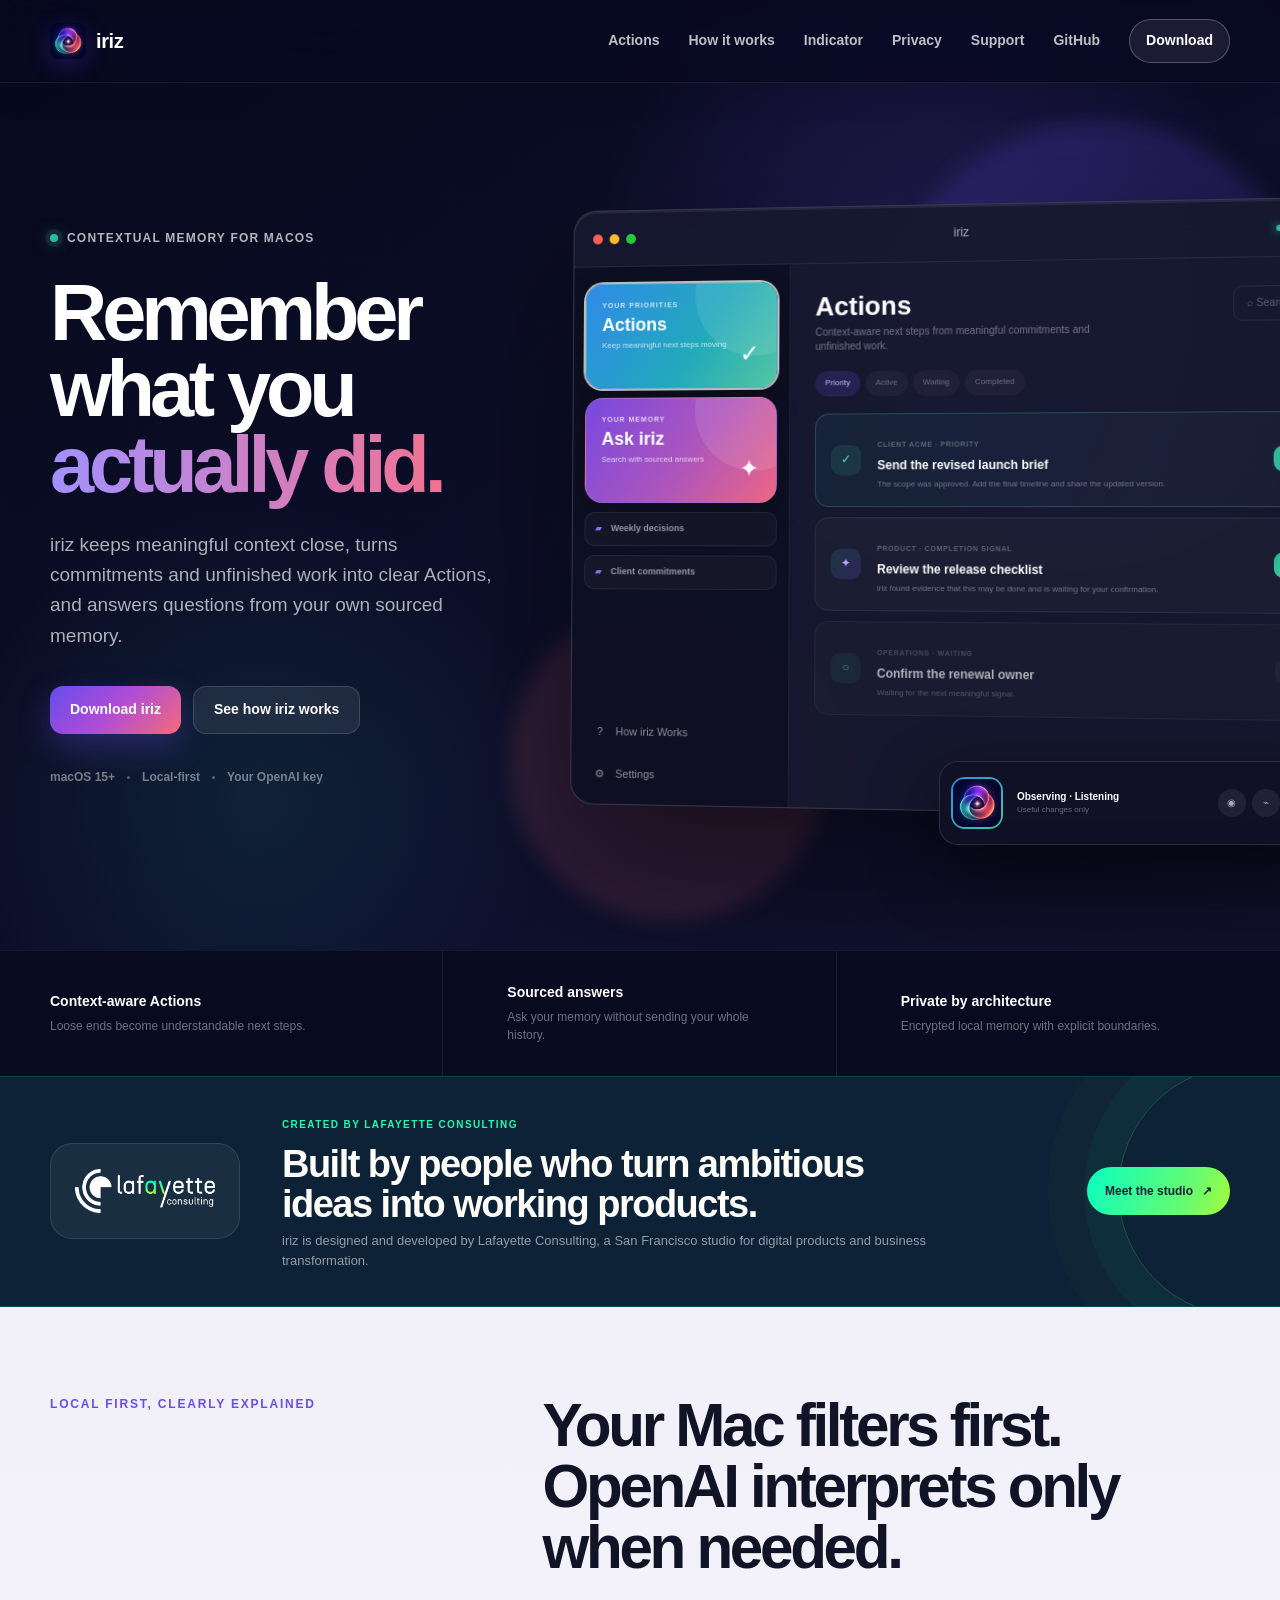
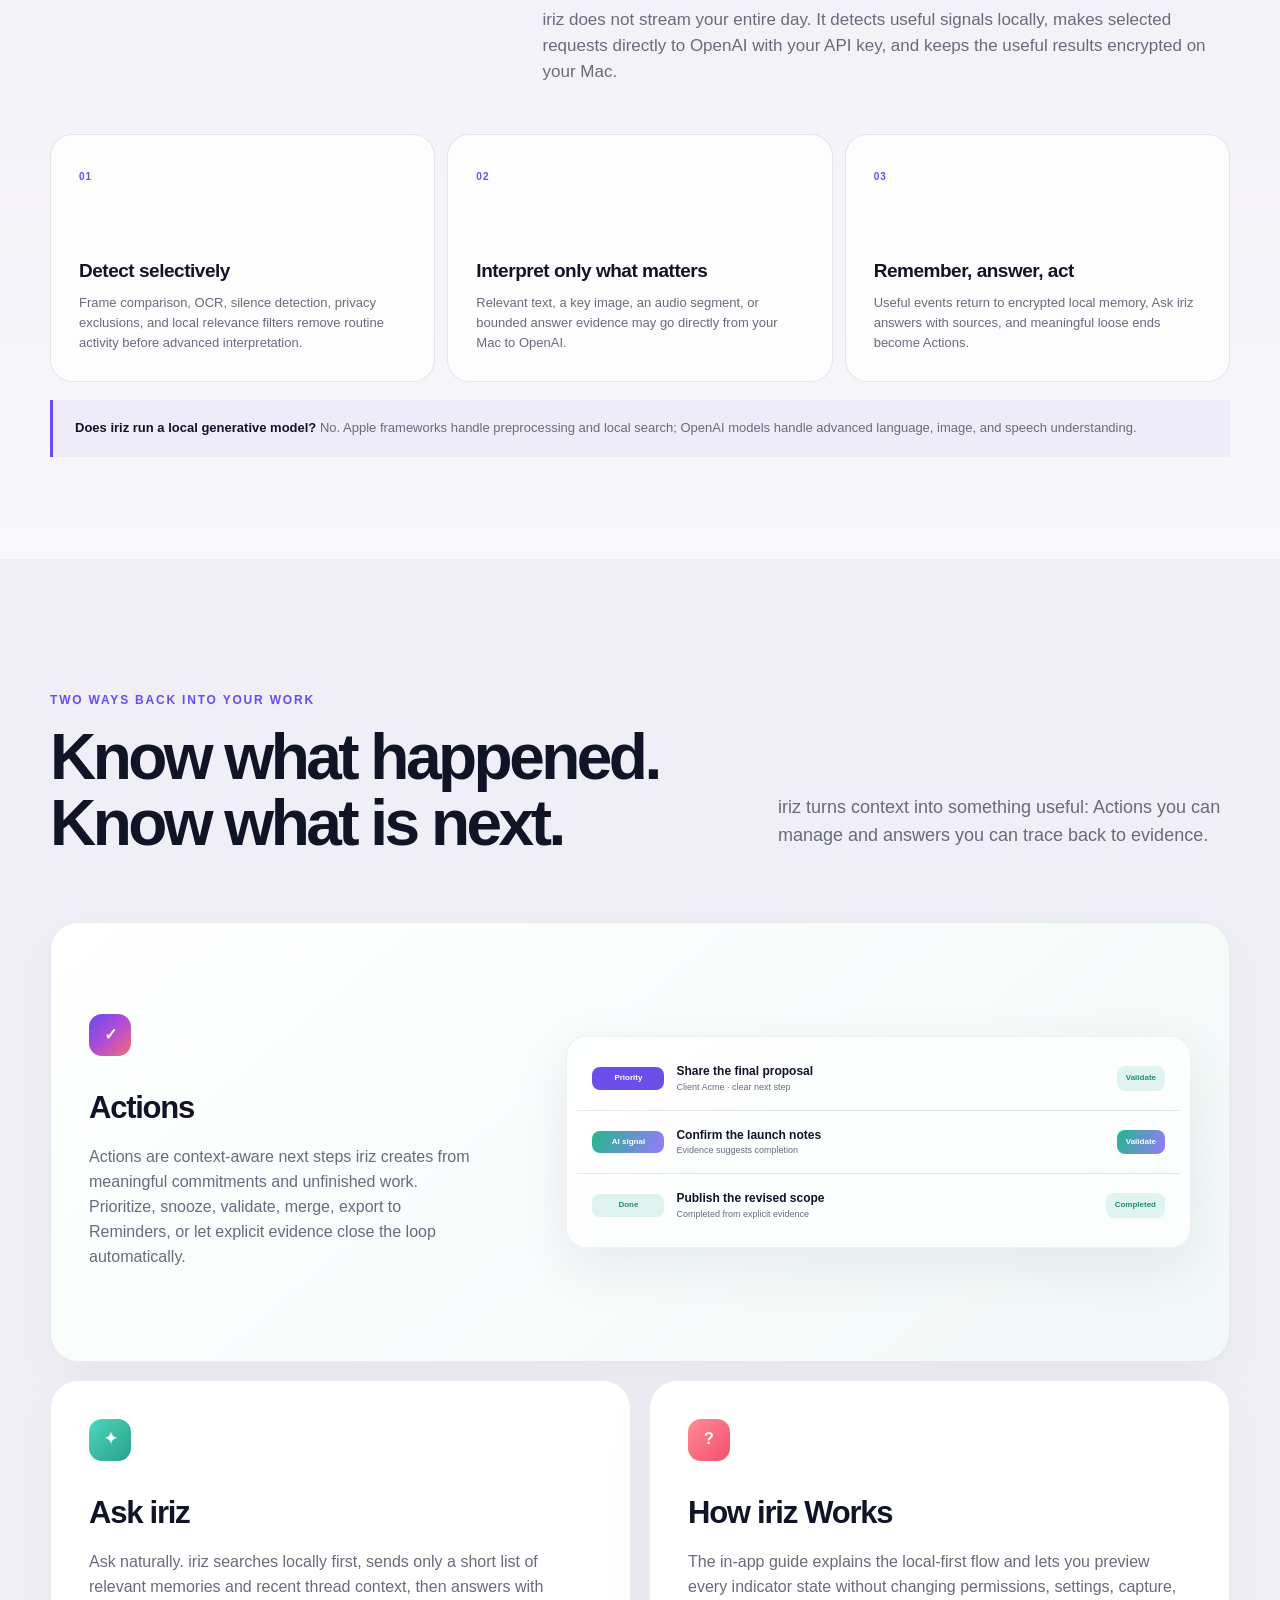
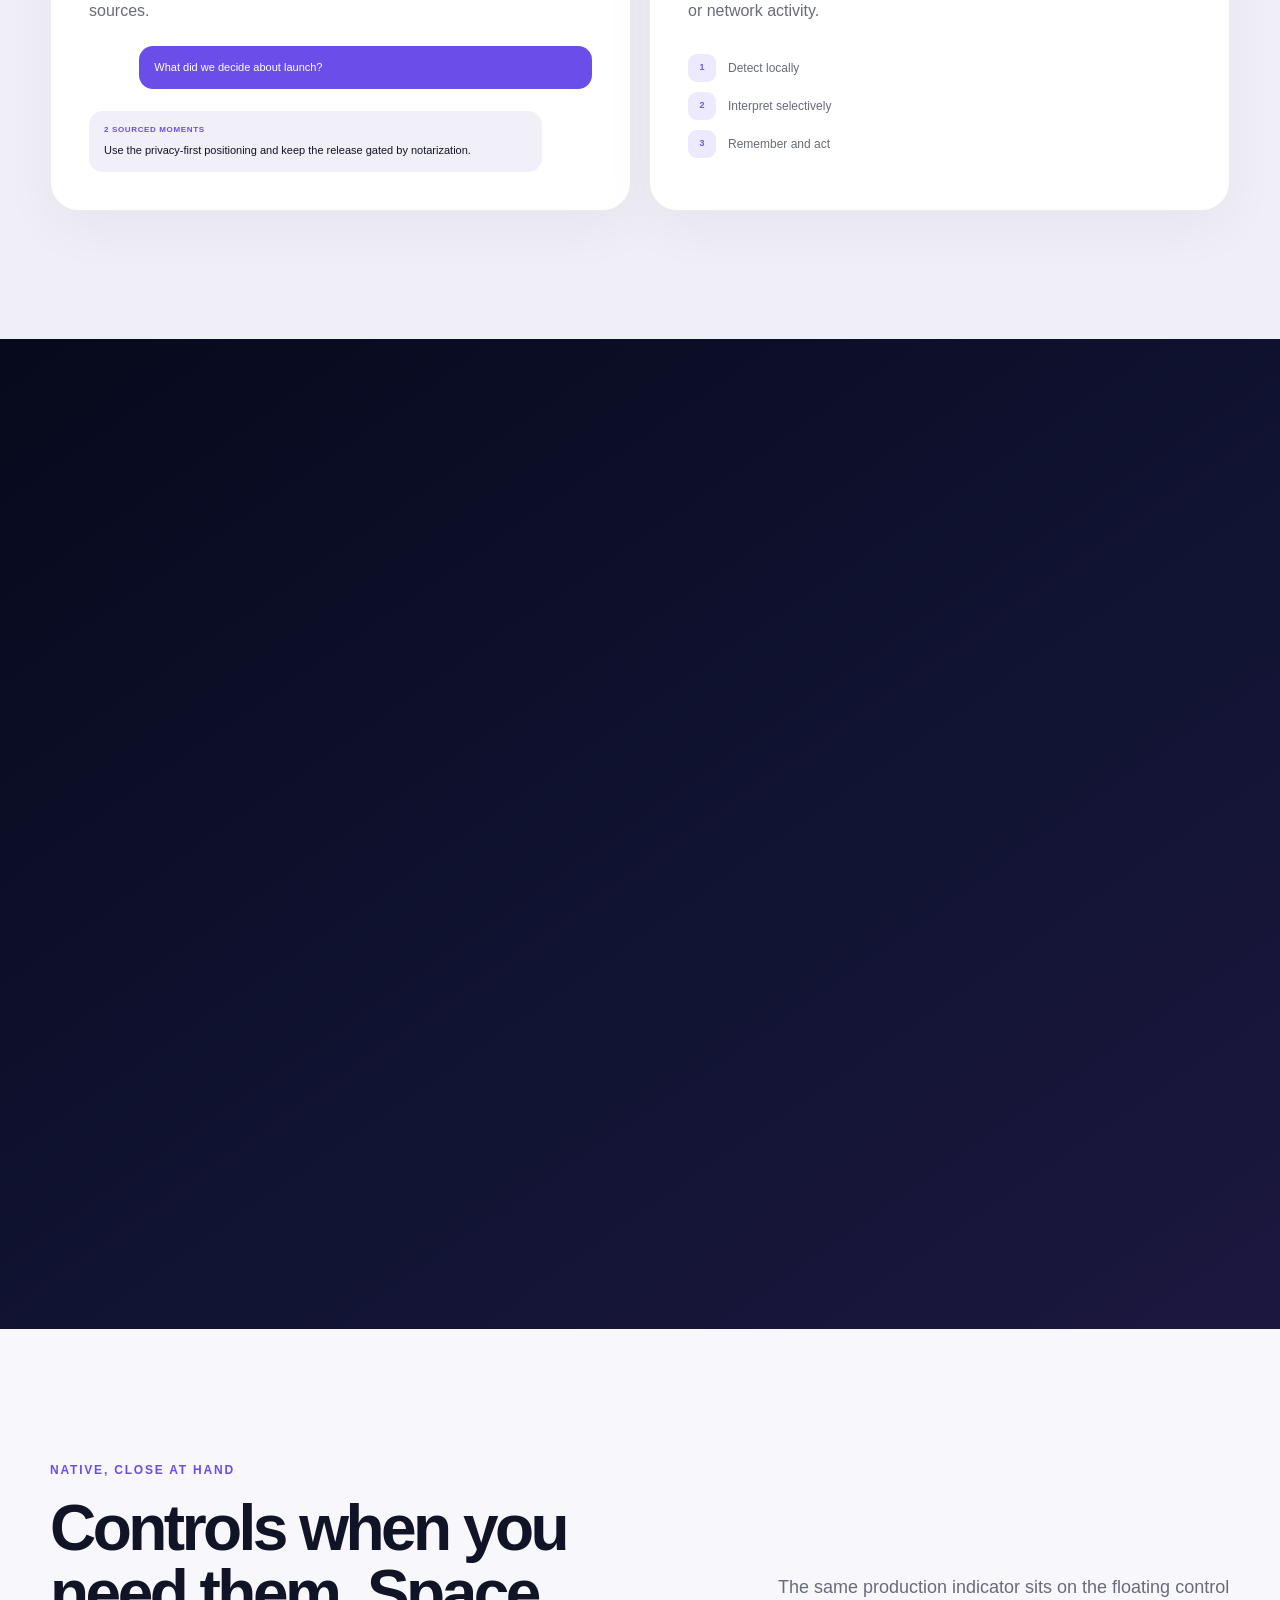
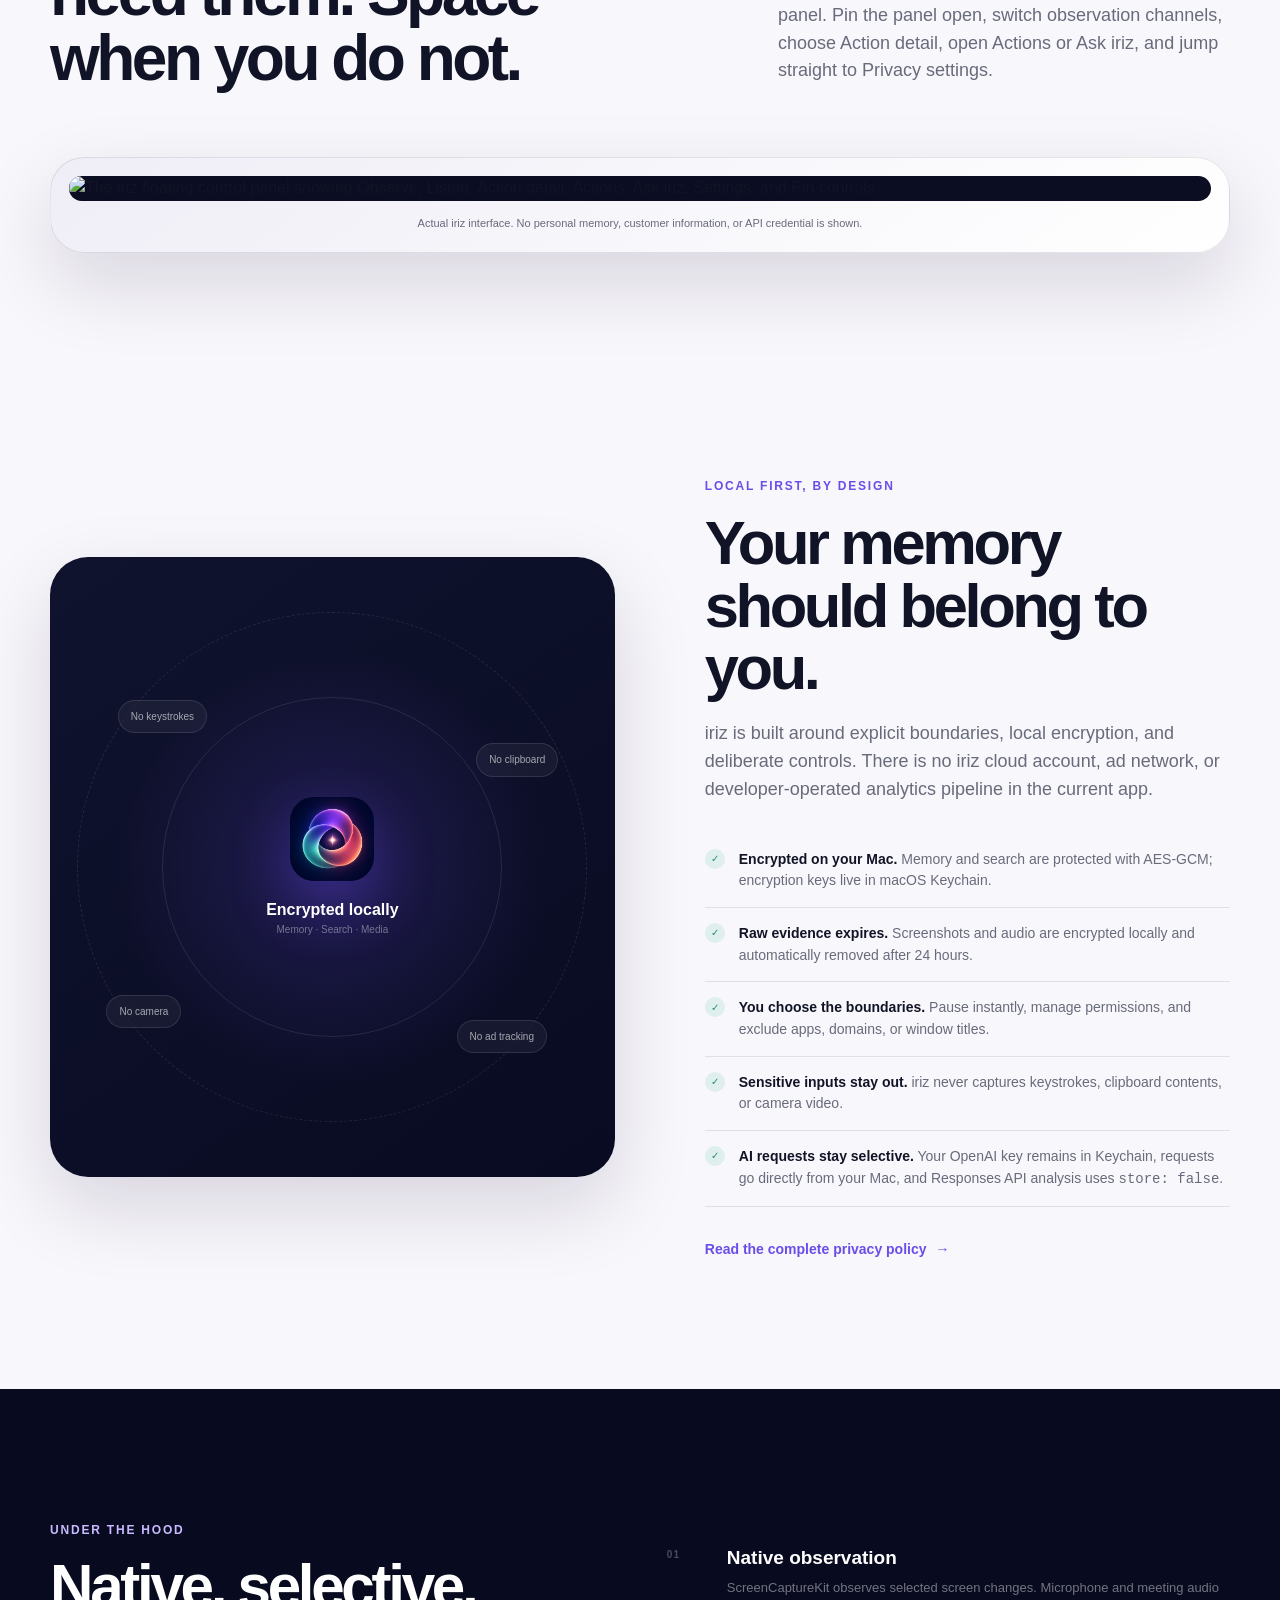
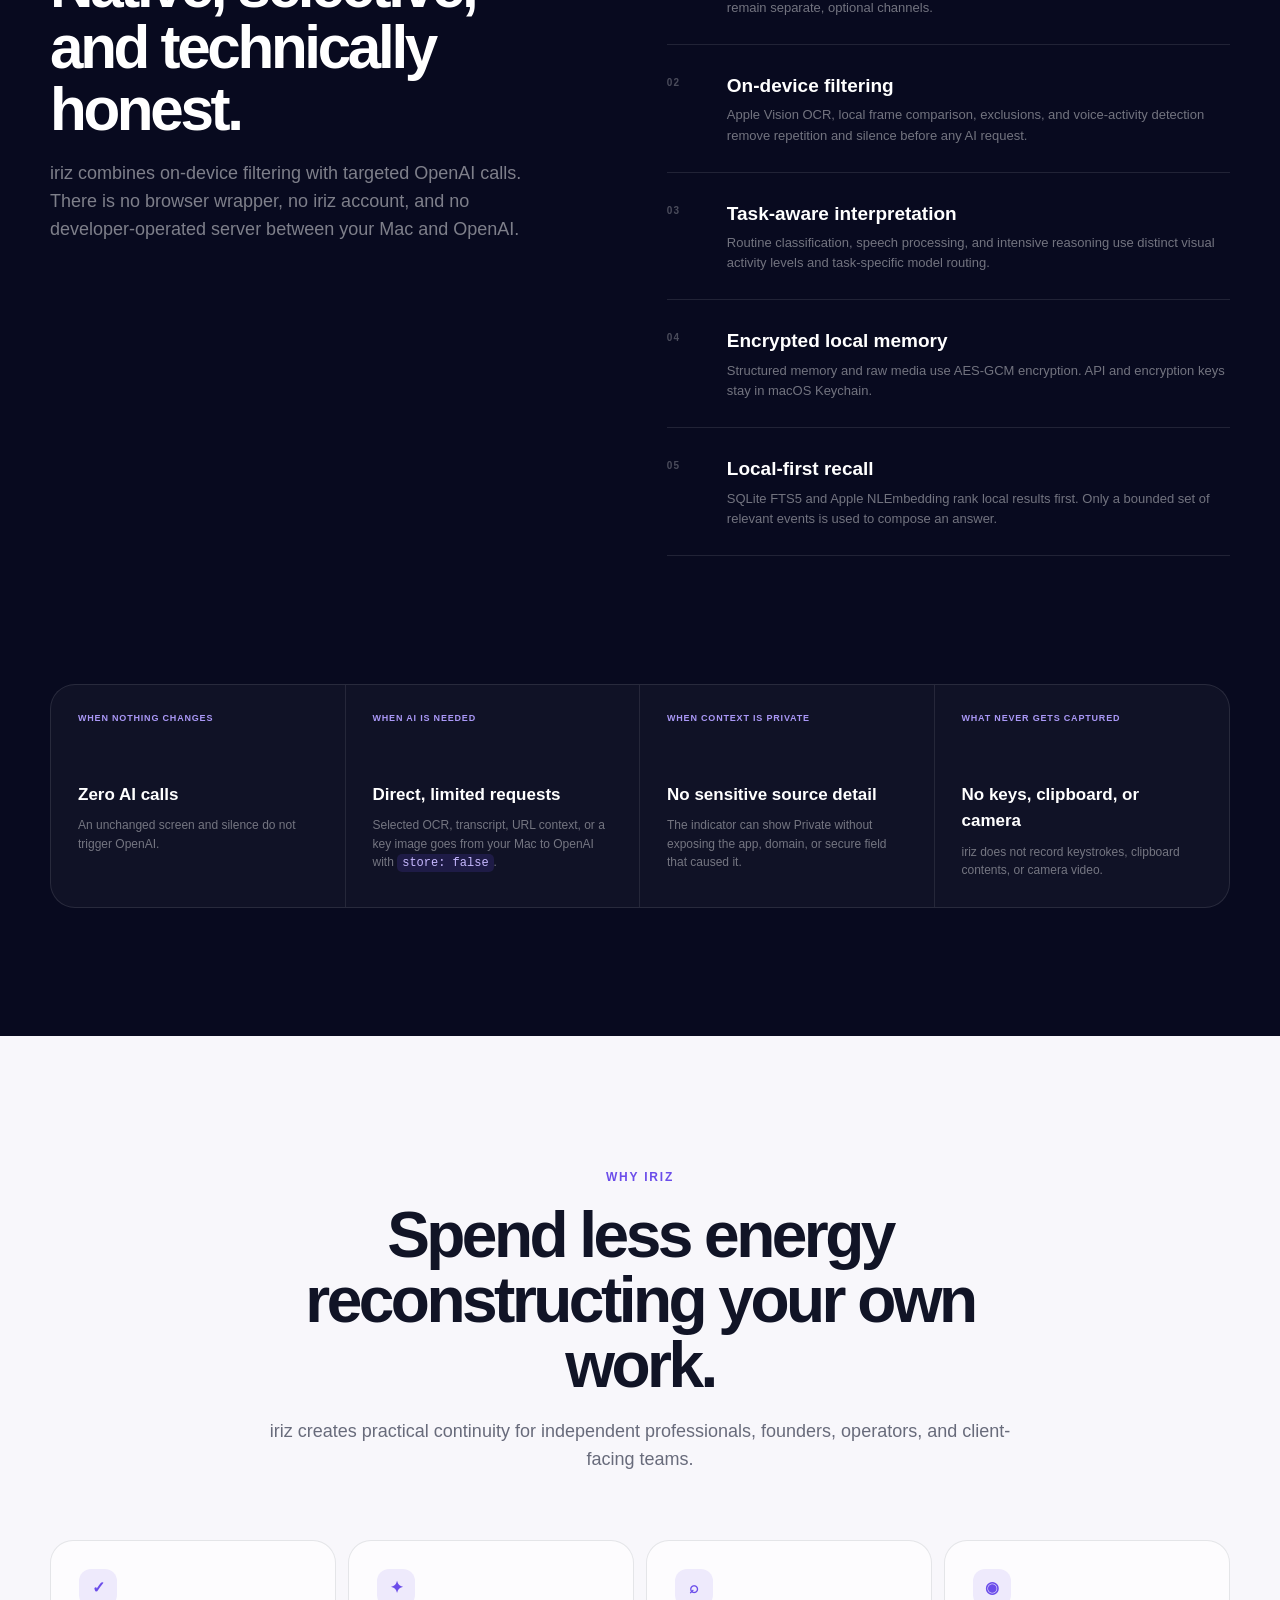
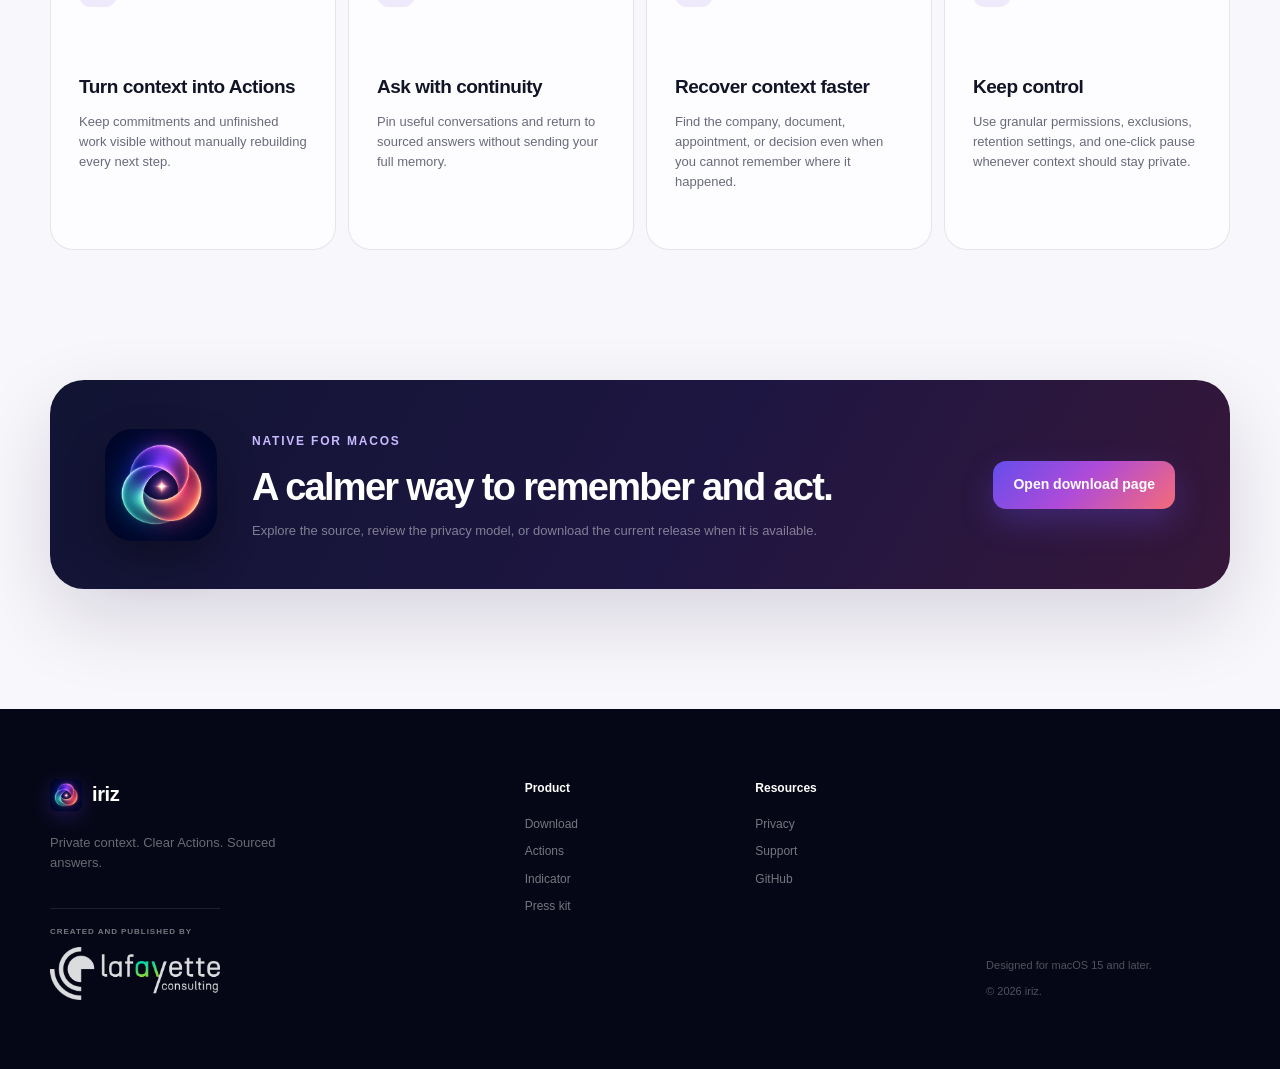
==== commit c2442197: "refactor: rename app artifacts and follow-ups to Actions" ====
--- a/site/index.html
+++ b/site/index.html
@@ -4,17 +4,17 @@
   <meta charset="utf-8">
   <meta name="viewport" content="width=device-width, initial-scale=1">
   <meta name="theme-color" content="#090b22">
-  <meta name="description" content="Iriz is a private, local-first memory for macOS that turns meaningful work into a searchable journal and useful follow-ups.">
+  <meta name="description" content="iriz is a private, local-first memory for macOS that turns meaningful commitments and unfinished work into clear Actions.">
   <meta property="og:type" content="website">
-  <meta property="og:title" content="Iriz — Remember what you actually did">
-  <meta property="og:description" content="A private, searchable memory for the work that matters.">
+  <meta property="og:title" content="iriz — Remember what you actually did">
+  <meta property="og:description" content="Private context. Clear Actions. Sourced answers.">
   <meta property="og:url" content="https://lafayette-consulting.us/iriz/">
-  <meta property="og:image" content="https://lafayette-consulting.us/iriz/assets/iriz-social-card.png">
+  <meta property="og:image" content="https://lafayette-consulting.us/iriz/assets/iriz-social-card-v2.png">
   <meta name="twitter:card" content="summary_large_image">
-  <meta name="twitter:title" content="Iriz — Remember what you actually did">
-  <meta name="twitter:description" content="A private, searchable memory for the work that matters.">
-  <meta name="twitter:image" content="https://lafayette-consulting.us/iriz/assets/iriz-social-card.png">
-  <title>Iriz — Remember what you actually did</title>
+  <meta name="twitter:title" content="iriz — Remember what you actually did">
+  <meta name="twitter:description" content="Private context. Clear Actions. Sourced answers.">
+  <meta name="twitter:image" content="https://lafayette-consulting.us/iriz/assets/iriz-social-card-v2.png">
+  <title>iriz — Remember what you actually did</title>
   <link rel="canonical" href="https://lafayette-consulting.us/iriz/">
   <link rel="icon" href="assets/iriz-icon.png">
   <link rel="stylesheet" href="styles.css">
@@ -23,21 +23,21 @@
   <a class="skip-link" href="#main">Skip to content</a>
   <header class="site-header" data-header>
     <div class="nav-shell">
-      <a class="brand" href="index.html" aria-label="Iriz home">
+      <a class="brand" href="index.html" aria-label="iriz home">
         <img src="assets/iriz-icon.png" alt="" width="36" height="36">
-        <span>Iriz</span>
+        <span>iriz</span>
       </a>
       <button class="menu-button" type="button" aria-expanded="false" aria-controls="main-navigation" data-menu-button>
         <span class="sr-only">Open navigation</span>
         <span></span><span></span>
       </button>
       <nav class="main-nav" id="main-navigation" aria-label="Main navigation" data-navigation>
+        <a href="#actions">Actions</a>
         <a href="#how-it-works">How it works</a>
+        <a href="#indicator">Indicator</a>
         <a href="#privacy">Privacy</a>
-        <a href="#technology">Technology</a>
         <a href="support.html">Support</a>
         <a href="https://github.com/daviddemri26/iriz" rel="noreferrer">GitHub</a>
-        <a href="press.html">Press kit</a>
         <a class="nav-cta" href="download.html">Download</a>
       </nav>
     </div>
@@ -46,70 +46,76 @@
   <main id="main">
     <section class="hero section-shell">
       <div class="hero-copy reveal">
-        <div class="eyebrow"><span class="status-dot"></span> Native memory for macOS</div>
+        <div class="eyebrow"><span class="status-dot"></span> Contextual memory for macOS</div>
         <h1>Remember what you<br><span>actually did.</span></h1>
-        <p class="hero-lede">Iriz turns the meaningful moments across your day into a private, searchable journal — then brings back the decisions, purchases, applications and promises worth remembering.</p>
+        <p class="hero-lede">iriz keeps meaningful context close, turns commitments and unfinished work into clear Actions, and answers questions from your own sourced memory.</p>
         <div class="hero-actions">
-          <a class="button button-primary" href="download.html">Download Iriz</a>
-          <a class="button button-secondary" href="#how-it-works">See how Iriz works</a>
+          <a class="button button-primary" href="download.html">Download iriz</a>
+          <a class="button button-secondary" href="#how-it-works">See how iriz works</a>
         </div>
         <div class="hero-facts" aria-label="Key product facts">
           <span>macOS 15+</span>
           <span>Local-first</span>
-          <span>Your API key</span>
-        </div>
-      </div>
-
-      <div class="product-stage reveal" aria-label="Representative Iriz Journal interface">
+          <span>Your OpenAI key</span>
+        </div>
+      </div>
+
+      <div class="product-stage current-product-stage reveal" aria-label="Representative iriz Actions interface">
         <div class="aura aura-one"></div>
         <div class="aura aura-two"></div>
         <div class="app-window">
           <div class="window-bar">
             <div class="traffic-lights" aria-hidden="true"><i></i><i></i><i></i></div>
-            <span>Iriz</span>
+            <span>iriz</span>
             <div class="capture-state"><i></i> Observing</div>
           </div>
-          <div class="app-body">
-            <aside class="app-sidebar">
-              <div class="app-brand"><img src="assets/iriz-icon.png" alt="" width="30" height="30"><b>Iriz</b></div>
-              <div class="side-item active"><span>✦</span> Journal</div>
-              <div class="side-item"><span>✓</span> Follow Up <em>3</em></div>
-              <div class="side-item"><span>⌕</span> Ask Iriz</div>
+          <div class="app-body current-app-body">
+            <aside class="app-sidebar current-sidebar">
+              <div class="feature-nav-card actions-nav active"><small>Your priorities</small><b>Actions</b><span>Keep meaningful next steps moving</span><em>✓</em></div>
+              <div class="feature-nav-card ask-nav"><small>Your memory</small><b>Ask iriz</b><span>Search with sourced answers</span><em>✦</em></div>
+              <div class="pinned-thread"><span>▰</span><b>Weekly decisions</b></div>
+              <div class="pinned-thread"><span>▰</span><b>Client commitments</b></div>
+              <div class="sidebar-spacer"></div>
+              <div class="side-item"><span>?</span> How iriz Works</div>
               <div class="side-item"><span>⚙</span> Settings</div>
-              <div class="pause-card"><i></i><b>Iriz is active</b><small>Meaningful changes only</small></div>
             </aside>
-            <div class="app-content">
+            <div class="app-content actions-content">
               <div class="app-title-row">
-                <div><h2>Journal</h2><p>What mattered, without the noise.</p></div>
-                <div class="search-pill">⌕ Search your memory</div>
+                <div><h2>Actions</h2><p>Context-aware next steps from meaningful commitments and unfinished work.</p></div>
+                <div class="search-pill">⌕ Search Actions</div>
               </div>
-              <article class="event-card highlight">
-                <div class="event-icon">✓</div>
-                <div><div class="event-meta">DECISION · 10:42 AM</div><h3>Approved the final launch direction</h3><p>Selected the privacy-first positioning and confirmed the release checklist.</p><div class="tags"><span>Product</span><span>Launch</span></div></div>
-                <strong>Completed</strong>
+              <div class="action-filters"><span class="active">Priority</span><span>Active</span><span>Waiting</span><span>Completed</span></div>
+              <article class="action-card priority-action">
+                <div class="action-check">✓</div>
+                <div><small>CLIENT ACME · PRIORITY</small><h3>Send the revised launch brief</h3><p>The scope was approved. Add the final timeline and share the updated version.</p></div>
+                <button type="button" tabindex="-1">Validate</button>
               </article>
-              <article class="event-card">
-                <div class="event-icon coral">↗</div>
-                <div><div class="event-meta">COMMITMENT · 9:18 AM</div><h3>Send the revised proposal on Thursday</h3><p>The delivery date and next action were captured from the conversation.</p></div>
-                <strong class="attention">Follow up</strong>
+              <article class="action-card">
+                <div class="action-check suggested">✦</div>
+                <div><small>PRODUCT · COMPLETION SIGNAL</small><h3>Review the release checklist</h3><p>iriz found evidence that this may be done and is waiting for your confirmation.</p></div>
+                <button class="ai-validate" type="button" tabindex="-1">Validate</button>
               </article>
-              <article class="event-card muted-card">
-                <div class="event-icon mint">⌁</div>
-                <div><div class="event-meta">PURCHASE · YESTERDAY</div><h3>Confirmed annual software renewal</h3></div>
-                <strong>Observed</strong>
+              <article class="action-card quiet-action">
+                <div class="action-check">○</div>
+                <div><small>OPERATIONS · WAITING</small><h3>Confirm the renewal owner</h3><p>Waiting for the next meaningful signal.</p></div>
+                <span>Waiting</span>
               </article>
             </div>
           </div>
         </div>
-        <div class="floating-capsule"><span class="status-dot"></span><b>Iriz</b><small>Ready when memory is not</small><kbd>⌘ K</kbd></div>
+        <div class="floating-control-mock">
+          <div class="indicator-logo"><span></span><img src="assets/iriz-icon.png" alt="" width="50" height="50"></div>
+          <div class="control-copy"><b>Observing · Listening</b><small>Useful changes only</small></div>
+          <div class="control-buttons"><i>◉</i><i>⌁</i><i>⚙</i></div>
+        </div>
       </div>
     </section>
 
     <section class="trust-strip" aria-label="Product principles">
       <div class="section-shell trust-grid">
-        <div><strong>Quiet by design</strong><span>Routine activity stays out of the way.</span></div>
-        <div><strong>Useful by default</strong><span>Decisions and loose ends rise to the top.</span></div>
-        <div><strong>Private at the core</strong><span>Your journal is encrypted on your Mac.</span></div>
+        <div><strong>Context-aware Actions</strong><span>Loose ends become understandable next steps.</span></div>
+        <div><strong>Sourced answers</strong><span>Ask your memory without sending your whole history.</span></div>
+        <div><strong>Private by architecture</strong><span>Encrypted local memory with explicit boundaries.</span></div>
       </div>
     </section>
 
@@ -121,77 +127,99 @@
         <div class="lafayette-banner-copy">
           <span>Created by Lafayette Consulting</span>
           <h2 id="lafayette-banner-title">Built by people who turn ambitious ideas into working products.</h2>
-          <p>Iriz is designed and developed by Lafayette Consulting, a San Francisco studio for digital products and business transformation.</p>
+          <p>iriz is designed and developed by Lafayette Consulting, a San Francisco studio for digital products and business transformation.</p>
         </div>
         <a class="lafayette-banner-link" href="https://lafayette-consulting.us/">Meet the studio <span aria-hidden="true">↗</span></a>
       </div>
     </section>
 
-    <section class="architecture-intro" aria-labelledby="architecture-title">
+    <section class="architecture-intro" id="how-it-works" aria-labelledby="architecture-title">
       <div class="section-shell">
         <div class="architecture-heading reveal">
           <span class="kicker">Local first, clearly explained</span>
-          <h2 id="architecture-title">Your Mac filters first. OpenAI interprets only what matters.</h2>
-          <p>Iriz does not stream your entire day to the cloud. It detects useful changes on your Mac, sends selected context directly to OpenAI when advanced understanding is needed, and keeps the resulting memory encrypted locally.</p>
+          <h2 id="architecture-title">Your Mac filters first. OpenAI interprets only when needed.</h2>
+          <p>iriz does not stream your entire day. It detects useful signals locally, makes selected requests directly to OpenAI with your API key, and keeps the useful results encrypted on your Mac.</p>
         </div>
         <div class="architecture-steps">
-          <article class="reveal"><span>01</span><h3>Process on your Mac</h3><p>Screen comparison, silence detection, OCR, exclusions, search and encryption happen locally.</p></article>
-          <article class="reveal"><span>02</span><h3>Interpret selectively</h3><p>Relevant text, audio or a key image may go directly from your Mac to OpenAI using your API key.</p></article>
-          <article class="reveal"><span>03</span><h3>Remember locally</h3><p>Structured events, citations and follow-ups return to your encrypted journal and local search index.</p></article>
-        </div>
-        <p class="architecture-note reveal"><b>Does Iriz run a local generative model?</b> No. Apple’s on-device frameworks handle preprocessing and local search; OpenAI models handle advanced language, image and speech understanding.</p>
-      </div>
-    </section>
-
-    <section class="section-shell section" id="how-it-works">
-      <div class="section-heading reveal">
-        <span class="kicker">How it works</span>
-        <h2>A memory layer for the work between the apps.</h2>
-        <p>Notes only help when you remember to take them. Iriz notices the context around your real work, filters out the ordinary and preserves the moments you will want later.</p>
-      </div>
-      <div class="steps-grid">
-        <article class="step-card reveal"><span class="step-number">01</span><div class="step-visual observe"><i></i><i></i><i></i></div><h3>Observe meaningful change</h3><p>Iriz uses native macOS permissions to notice meaningful screen changes and, when enabled, spoken moments and meetings.</p></article>
-        <article class="step-card reveal"><span class="step-number">02</span><div class="step-visual filter"><i></i><i></i><i></i><i></i></div><h3>Keep the signal</h3><p>Local filtering suppresses repetition. AI interpretation turns relevant evidence into clean events instead of a noisy activity log.</p></article>
-        <article class="step-card reveal"><span class="step-number">03</span><div class="step-visual recall"><i></i><i></i><i></i></div><h3>Recall and act</h3><p>Search the Journal, ask a question with citations, or move commitments through Follow Up until the loose end is closed.</p></article>
-      </div>
-    </section>
-
-    <section class="section product-section">
+          <article class="reveal"><span>01</span><h3>Detect selectively</h3><p>Frame comparison, OCR, silence detection, privacy exclusions, and local relevance filters remove routine activity before advanced interpretation.</p></article>
+          <article class="reveal"><span>02</span><h3>Interpret only what matters</h3><p>Relevant text, a key image, an audio segment, or bounded answer evidence may go directly from your Mac to OpenAI.</p></article>
+          <article class="reveal"><span>03</span><h3>Remember, answer, act</h3><p>Useful events return to encrypted local memory, Ask iriz answers with sources, and meaningful loose ends become Actions.</p></article>
+        </div>
+        <p class="architecture-note reveal"><b>Does iriz run a local generative model?</b> No. Apple frameworks handle preprocessing and local search; OpenAI models handle advanced language, image, and speech understanding.</p>
+      </div>
+    </section>
+
+    <section class="section product-section" id="actions">
       <div class="section-shell">
         <div class="section-heading split reveal">
-          <div><span class="kicker">One source of continuity</span><h2>Your day, made retrievable.</h2></div>
-          <p>Iriz is designed for people whose work moves across conversations, browser tabs, documents and decisions faster than a manual note-taking system can follow.</p>
-        </div>
-        <div class="feature-grid">
-          <article class="feature-card feature-large reveal">
-            <div class="feature-copy"><span class="feature-icon">✦</span><h3>Journal</h3><p>A clean timeline of actions, decisions, appointments, purchases and other useful moments — with routine app activity kept quiet.</p></div>
-            <div class="mini-journal">
-              <div><span class="mini-dot violet"></span><p><b>Client approved the revised scope</b><small>Decision · 2:24 PM</small></p><em>Completed</em></div>
-              <div><span class="mini-dot coral"></span><p><b>Application submitted to Northstar</b><small>Application · 11:07 AM</small></p><em>Observed</em></div>
-              <div><span class="mini-dot mint"></span><p><b>Dental appointment confirmed</b><small>Appointment · Yesterday</small></p><em>Completed</em></div>
+          <div><span class="kicker">Two ways back into your work</span><h2>Know what happened. Know what is next.</h2></div>
+          <p>iriz turns context into something useful: Actions you can manage and answers you can trace back to evidence.</p>
+        </div>
+        <div class="feature-grid refreshed-features">
+          <article class="feature-card feature-large actions-feature reveal">
+            <div class="feature-copy"><span class="feature-icon">✓</span><h3>Actions</h3><p>Actions are context-aware next steps iriz creates from meaningful commitments and unfinished work. Prioritize, snooze, validate, merge, export to Reminders, or let explicit evidence close the loop automatically.</p></div>
+            <div class="action-demo">
+              <div><span class="action-demo-state priority">Priority</span><p><b>Share the final proposal</b><small>Client Acme · clear next step</small></p><em>Validate</em></div>
+              <div><span class="action-demo-state signal">AI signal</span><p><b>Confirm the launch notes</b><small>Evidence suggests completion</small></p><em class="gradient-action">Validate</em></div>
+              <div><span class="action-demo-state done">Done</span><p><b>Publish the revised scope</b><small>Completed from explicit evidence</small></p><em>Completed</em></div>
             </div>
           </article>
-          <article class="feature-card reveal"><span class="feature-icon coral-bg">✓</span><h3>Follow Up</h3><p>Promises and useful loose ends become a manageable queue. Mark them done, snooze them, or move them to waiting.</p><div class="follow-row"><i></i><span>Send revised brief</span><b>Tomorrow</b></div><div class="follow-row"><i></i><span>Check renewal status</span><b>Next week</b></div></article>
-          <article class="feature-card reveal"><span class="feature-icon mint-bg">⌕</span><h3>Ask Iriz</h3><p>Ask a natural question without sending your full history. Iriz searches locally first and returns answers tied to the relevant journal entries.</p><div class="ask-bubble">What did I promise to follow up on?</div><div class="answer-bubble"><span>3 relevant moments</span>Your revised proposal is due Thursday.</div></article>
-        </div>
-      </div>
+          <article class="feature-card ask-feature reveal"><span class="feature-icon mint-bg">✦</span><h3>Ask iriz</h3><p>Ask naturally. iriz searches locally first, sends only a short list of relevant memories and recent thread context, then answers with sources.</p><div class="ask-bubble">What did we decide about launch?</div><div class="answer-bubble"><span>2 sourced moments</span>Use the privacy-first positioning and keep the release gated by notarization.</div></article>
+          <article class="feature-card guide-feature reveal"><span class="feature-icon coral-bg">?</span><h3>How iriz Works</h3><p>The in-app guide explains the local-first flow and lets you preview every indicator state without changing permissions, settings, capture, or network activity.</p><div class="guide-mini"><i>1</i><span>Detect locally</span><i>2</i><span>Interpret selectively</span><i>3</i><span>Remember and act</span></div></article>
+        </div>
+      </div>
+    </section>
+
+    <section class="section indicator-section" id="indicator">
+      <div class="section-shell indicator-layout">
+        <div class="section-heading reveal"><span class="kicker light">Read the indicator</span><h2>One quiet border. Every important state.</h2><p>The border stays fixed and close to the logo. Colors combine when several states are active; only OpenAI activity rotates.</p></div>
+        <div class="indicator-showcase reveal" aria-label="Examples of iriz indicator states">
+          <div class="indicator-preview observing"><span><img src="assets/iriz-icon.png" alt="" width="104" height="104"></span><b>Observing</b><small>Blue</small></div>
+          <div class="indicator-preview listening"><span><img src="assets/iriz-icon.png" alt="" width="104" height="104"></span><b>Listening</b><small>Green</small></div>
+          <div class="indicator-preview private"><span><img src="assets/iriz-icon.png" alt="" width="104" height="104"></span><b>Private</b><small>Red-pink</small></div>
+          <div class="indicator-preview meeting"><span><img src="assets/iriz-icon.png" alt="" width="104" height="104"></span><b>Meeting</b><small>Yellow</small></div>
+          <div class="indicator-preview combined"><span><img src="assets/iriz-icon.png" alt="" width="104" height="104"></span><b>Combined</b><small>Every active state</small></div>
+          <div class="indicator-preview api"><span><img src="assets/iriz-icon.png" alt="" width="104" height="104"></span><b>OpenAI</b><small>Clockwise gradient</small></div>
+        </div>
+        <div class="indicator-explainer reveal">
+          <div><span>Fixed color</span><b>What iriz is doing now</b><p>Observation, listening, meetings, privacy, waiting, and blocking issues remain readable without pulsing or blinking.</p></div>
+          <div><span>Combined gradient</span><b>Several states at once</b><p>Observing while listening uses both colors. Private context plus listening does the same, without exposing the private source.</p></div>
+          <div><span>Clockwise rotation</span><b>An OpenAI request is active</b><p>The contextual gradient rotates until the last concurrent request finishes. Speed communicates relative workload, not price.</p></div>
+        </div>
+      </div>
+    </section>
+
+    <section class="section-shell section real-interface-section">
+      <div class="section-heading split reveal">
+        <div><span class="kicker">Native, close at hand</span><h2>Controls when you need them. Space when you do not.</h2></div>
+        <p>The same production indicator sits on the floating control panel. Pin the panel open, switch observation channels, choose Action detail, open Actions or Ask iriz, and jump straight to Privacy settings.</p>
+      </div>
+      <figure class="interface-capture reveal">
+        <div class="capture-placeholder" data-interface-placeholder>
+          <img src="assets/iriz-icon-1024.png" alt="iriz app icon" width="160" height="160">
+          <p>A privacy-safe product capture will appear here in the release build.</p>
+        </div>
+        <img class="real-capture" src="assets/iriz-floating-controls.jpg" alt="The iriz floating control panel showing Observe, Listen, Action detail, Actions, Ask iriz, Settings, and Pin controls" loading="lazy">
+        <figcaption>Actual iriz interface. No personal memory, customer information, or API credential is shown.</figcaption>
+      </figure>
     </section>
 
     <section class="section-shell section privacy-section" id="privacy">
       <div class="privacy-visual reveal" aria-hidden="true">
         <div class="orbit orbit-one"></div><div class="orbit orbit-two"></div>
-        <div class="privacy-core"><img src="assets/iriz-icon.png" alt="" width="84" height="84"><div><b>Encrypted locally</b><span>Journal · Search · Media</span></div></div>
+        <div class="privacy-core"><img src="assets/iriz-icon.png" alt="" width="84" height="84"><div><b>Encrypted locally</b><span>Memory · Search · Media</span></div></div>
         <div class="privacy-chip chip-one">No keystrokes</div><div class="privacy-chip chip-two">No clipboard</div><div class="privacy-chip chip-three">No camera</div><div class="privacy-chip chip-four">No ad tracking</div>
       </div>
       <div class="privacy-copy reveal">
         <span class="kicker">Local first, by design</span>
         <h2>Your memory should belong to you.</h2>
-        <p>Iriz is built around clear boundaries, local encryption and deliberate controls. There is no Iriz cloud account, ad network or analytics pipeline in the current app.</p>
+        <p>iriz is built around explicit boundaries, local encryption, and deliberate controls. There is no iriz cloud account, ad network, or developer-operated analytics pipeline in the current app.</p>
         <ul class="check-list">
-          <li><i>✓</i><span><b>Encrypted on your Mac.</b> The journal and search index are protected with AES-GCM; encryption keys live in macOS Keychain.</span></li>
+          <li><i>✓</i><span><b>Encrypted on your Mac.</b> Memory and search are protected with AES-GCM; encryption keys live in macOS Keychain.</span></li>
           <li><i>✓</i><span><b>Raw evidence expires.</b> Screenshots and audio are encrypted locally and automatically removed after 24 hours.</span></li>
-          <li><i>✓</i><span><b>You choose the boundaries.</b> Pause instantly, manage permissions and exclude apps, domains or window titles.</span></li>
-          <li><i>✓</i><span><b>Sensitive inputs stay out.</b> Iriz never captures keystrokes, clipboard contents or camera video.</span></li>
+          <li><i>✓</i><span><b>You choose the boundaries.</b> Pause instantly, manage permissions, and exclude apps, domains, or window titles.</span></li>
+          <li><i>✓</i><span><b>Sensitive inputs stay out.</b> iriz never captures keystrokes, clipboard contents, or camera video.</span></li>
+          <li><i>✓</i><span><b>AI requests stay selective.</b> Your OpenAI key remains in Keychain, requests go directly from your Mac, and Responses API analysis uses <code>store: false</code>.</span></li>
         </ul>
         <a class="text-link" href="privacy.html">Read the complete privacy policy <span>→</span></a>
       </div>
@@ -199,54 +227,53 @@
 
     <section class="section technical-section" id="technology">
       <div class="section-shell technical-grid">
-        <div class="section-heading reveal"><span class="kicker light">Under the hood</span><h2>Native, selective and technically honest.</h2><p>Iriz combines on-device filtering with targeted OpenAI calls. There is no browser wrapper, no Iriz cloud account and no developer-operated server between your Mac and OpenAI.</p></div>
+        <div class="section-heading reveal"><span class="kicker light">Under the hood</span><h2>Native, selective, and technically honest.</h2><p>iriz combines on-device filtering with targeted OpenAI calls. There is no browser wrapper, no iriz account, and no developer-operated server between your Mac and OpenAI.</p></div>
         <div class="tech-list reveal">
           <div><span>01</span><p><b>Native observation</b><small>ScreenCaptureKit observes selected screen changes. Microphone and meeting audio remain separate, optional channels.</small></p></div>
-          <div><span>02</span><p><b>On-device filtering</b><small>Apple Vision OCR, local frame comparison, exclusions and voice-activity detection remove repetition and silence before any AI request.</small></p></div>
-          <div><span>03</span><p><b>Cost-aware interpretation</b><small>GPT-5.6 Luna classifies relevant observations. GPT-5.6 Terra is reserved for meaningful refinement and conversational answers.</small></p></div>
-          <div><span>04</span><p><b>Purpose-built transcription</b><small>GPT Transcribe handles simple speech; GPT-4o Transcribe Diarize separates speakers when a conversation needs it.</small></p></div>
-          <div><span>05</span><p><b>Encrypted local memory</b><small>Journal payloads and raw media use AES-GCM encryption. API and encryption keys stay in macOS Keychain.</small></p></div>
-          <div><span>06</span><p><b>Local-first recall</b><small>SQLite FTS5 and Apple NLEmbedding rank local results first. Only a short list of relevant events is used to compose an answer.</small></p></div>
+          <div><span>02</span><p><b>On-device filtering</b><small>Apple Vision OCR, local frame comparison, exclusions, and voice-activity detection remove repetition and silence before any AI request.</small></p></div>
+          <div><span>03</span><p><b>Task-aware interpretation</b><small>Routine classification, speech processing, and intensive reasoning use distinct visual activity levels and task-specific model routing.</small></p></div>
+          <div><span>04</span><p><b>Encrypted local memory</b><small>Structured memory and raw media use AES-GCM encryption. API and encryption keys stay in macOS Keychain.</small></p></div>
+          <div><span>05</span><p><b>Local-first recall</b><small>SQLite FTS5 and Apple NLEmbedding rank local results first. Only a bounded set of relevant events is used to compose an answer.</small></p></div>
         </div>
         <div class="tech-boundary reveal">
           <div><span>WHEN NOTHING CHANGES</span><strong>Zero AI calls</strong><p>An unchanged screen and silence do not trigger OpenAI.</p></div>
-          <div><span>WHEN AI IS NEEDED</span><strong>Direct, limited requests</strong><p>Selected OCR, transcript, URL context or a key image goes from your Mac to OpenAI with <code>store: false</code>.</p></div>
-          <div><span>WHEN THE NETWORK IS DOWN</span><strong>Encrypted local queue</strong><p>Pending observations remain encrypted locally and can be retried before their 24-hour raw-data expiry.</p></div>
-          <div><span>WHAT NEVER GETS CAPTURED</span><strong>No keys, clipboard or camera</strong><p>Iriz does not record keystrokes, clipboard contents or camera video.</p></div>
+          <div><span>WHEN AI IS NEEDED</span><strong>Direct, limited requests</strong><p>Selected OCR, transcript, URL context, or a key image goes from your Mac to OpenAI with <code>store: false</code>.</p></div>
+          <div><span>WHEN CONTEXT IS PRIVATE</span><strong>No sensitive source detail</strong><p>The indicator can show Private without exposing the app, domain, or secure field that caused it.</p></div>
+          <div><span>WHAT NEVER GETS CAPTURED</span><strong>No keys, clipboard, or camera</strong><p>iriz does not record keystrokes, clipboard contents, or camera video.</p></div>
         </div>
       </div>
     </section>
 
     <section class="section-shell section value-section">
-      <div class="section-heading centered reveal"><span class="kicker">Why Iriz</span><h2>Spend less energy reconstructing your own work.</h2><p>Iriz creates practical continuity for independent professionals, founders, operators and client-facing teams.</p></div>
+      <div class="section-heading centered reveal"><span class="kicker">Why iriz</span><h2>Spend less energy reconstructing your own work.</h2><p>iriz creates practical continuity for independent professionals, founders, operators, and client-facing teams.</p></div>
       <div class="value-grid">
-        <article class="reveal"><span>↺</span><h3>Recover context faster</h3><p>Return to a project after hours or weeks without rebuilding the entire story from scattered tabs and messages.</p></article>
-        <article class="reveal"><span>✓</span><h3>Close more loose ends</h3><p>Keep promises, follow-ups and implicit commitments visible before they disappear into the pace of the day.</p></article>
-        <article class="reveal"><span>⌕</span><h3>Search lived work</h3><p>Find the company, document, appointment or decision even when you cannot remember where it happened.</p></article>
-        <article class="reveal"><span>◉</span><h3>Keep control</h3><p>Use granular permissions, exclusions, retention settings and one-click pause whenever context should stay private.</p></article>
+        <article class="reveal"><span>✓</span><h3>Turn context into Actions</h3><p>Keep commitments and unfinished work visible without manually rebuilding every next step.</p></article>
+        <article class="reveal"><span>✦</span><h3>Ask with continuity</h3><p>Pin useful conversations and return to sourced answers without sending your full memory.</p></article>
+        <article class="reveal"><span>⌕</span><h3>Recover context faster</h3><p>Find the company, document, appointment, or decision even when you cannot remember where it happened.</p></article>
+        <article class="reveal"><span>◉</span><h3>Keep control</h3><p>Use granular permissions, exclusions, retention settings, and one-click pause whenever context should stay private.</p></article>
       </div>
     </section>
 
     <section class="section-shell closing-section reveal">
-      <img src="assets/iriz-icon.png" alt="Iriz app icon" width="112" height="112">
-      <div><span class="kicker">Direct for macOS</span><h2>A calmer way to remember.</h2><p>Download Iriz directly from the official release page. No account is required, and the source remains public on GitHub.</p></div>
-      <a class="button button-primary" href="download.html">Download Iriz</a>
+      <img src="assets/iriz-icon.png" alt="iriz app icon" width="112" height="112">
+      <div><span class="kicker light">Native for macOS</span><h2>A calmer way to remember and act.</h2><p>Explore the source, review the privacy model, or download the current release when it is available.</p></div>
+      <a class="button button-primary" href="download.html">Open download page</a>
     </section>
   </main>
 
   <footer class="site-footer">
     <div class="section-shell footer-grid">
       <div>
-        <a class="brand" href="index.html"><img src="assets/iriz-icon.png" alt="" width="32" height="32"><span>Iriz</span></a>
-        <p>A private, searchable memory for the work that matters.</p>
+        <a class="brand" href="index.html"><img src="assets/iriz-icon.png" alt="" width="32" height="32"><span>iriz</span></a>
+        <p>Private context. Clear Actions. Sourced answers.</p>
         <a class="lafayette-footer-lockup" href="https://lafayette-consulting.us/" aria-label="Visit Lafayette Consulting">
           <span>Created and published by</span>
           <img src="assets/lafayette-logo-white.png" alt="Lafayette Consulting" width="1015" height="319">
         </a>
       </div>
-      <div><b>Product</b><a href="download.html">Download</a><a href="#how-it-works">How it works</a><a href="#technology">Technology</a><a href="press.html">Press kit</a></div>
+      <div><b>Product</b><a href="download.html">Download</a><a href="#actions">Actions</a><a href="#indicator">Indicator</a><a href="press.html">Press kit</a></div>
       <div><b>Resources</b><a href="privacy.html">Privacy</a><a href="support.html">Support</a><a href="https://github.com/daviddemri26/iriz" rel="noreferrer">GitHub</a></div>
-      <div class="footer-note"><p>Designed for macOS 15 and later.</p><p>© <span data-year>2026</span> Iriz.</p></div>
+      <div class="footer-note"><p>Designed for macOS 15 and later.</p><p>© <span data-year>2026</span> iriz.</p></div>
     </div>
   </footer>
   <script src="script.js"></script>
--- a/site/styles.css
+++ b/site/styles.css
@@ -120,6 +120,32 @@
 .event-card { display:grid; grid-template-columns:33px 1fr auto; gap:11px; align-items:start; margin-top:11px; padding:16px; border:1px solid rgba(255,255,255,.07); border-radius:14px; background:rgba(255,255,255,.025); }.event-card.highlight{border-color:rgba(107,77,234,.35);box-shadow:0 0 0 1px rgba(107,77,234,.08) inset}.event-card.muted-card{opacity:.6}.event-icon{width:31px;height:31px;display:grid;place-items:center;border-radius:10px;color:#b5a4ff;background:rgba(107,77,234,.16);font-size:12px}.event-icon.coral{color:#ff98a2;background:rgba(245,107,120,.12)}.event-icon.mint{color:#6ae0c8;background:rgba(51,184,158,.12)}.event-meta{color:rgba(255,255,255,.25);font-size:8px;font-weight:700;letter-spacing:.1em}.event-card h3{margin:2px 0 3px;font-size:12px}.event-card p{margin:0;color:rgba(255,255,255,.4);font-size:9px}.event-card>strong{padding:3px 7px;border-radius:8px;background:rgba(51,184,158,.1);color:#6fdac4;font-size:8px}.event-card>strong.attention{background:rgba(255,159,82,.1);color:#ffb36f}.tags{display:flex;gap:5px;margin-top:7px}.tags span{padding:2px 6px;border-radius:6px;background:rgba(255,255,255,.05);color:rgba(255,255,255,.35);font-size:7px}
 .floating-capsule { position:absolute; right:5%; bottom:-35px; min-width:330px; padding:12px 14px; display:flex; align-items:center; gap:9px; border:1px solid rgba(255,255,255,.12); border-radius:16px; background:rgba(19,20,42,.9); box-shadow:0 20px 60px rgba(0,0,0,.4); backdrop-filter:blur(22px); font-size:11px; }.floating-capsule small{color:rgba(255,255,255,.35)}.floating-capsule kbd{margin-left:auto;padding:4px 7px;border-radius:6px;background:rgba(255,255,255,.08);color:rgba(255,255,255,.5);font-family:inherit}
 
+/* Current product presentation */
+.current-product-stage{width:min(830px,61vw);margin-right:-230px}
+.current-app-body{grid-template-columns:220px 1fr;min-height:535px}
+.current-sidebar{padding:17px 12px 13px;gap:9px}
+.feature-nav-card{position:relative;min-height:105px;padding:16px;overflow:hidden;border:1px solid rgba(255,255,255,.12);border-radius:18px;color:#fff;box-shadow:0 13px 30px rgba(0,0,0,.13)}
+.feature-nav-card::after{content:"";position:absolute;width:120px;height:120px;right:-38px;top:-48px;border-radius:50%;background:rgba(255,255,255,.1)}
+.feature-nav-card.actions-nav{background:linear-gradient(125deg,#318ae9,#21a9bc 58%,#52c6a1)}
+.feature-nav-card.ask-nav{background:linear-gradient(125deg,#7849df,#ad55bd 54%,#ec6684)}
+.feature-nav-card.active{box-shadow:0 0 0 2px rgba(255,255,255,.72),0 15px 34px rgba(0,0,0,.2)}
+.feature-nav-card small,.feature-nav-card b,.feature-nav-card span{position:relative;z-index:2;display:block}
+.feature-nav-card small{font-size:7px;font-weight:800;letter-spacing:.15em;text-transform:uppercase;opacity:.76}
+.feature-nav-card b{margin-top:4px;font-size:18px;line-height:1.1}
+.feature-nav-card span{max-width:145px;margin-top:5px;font-size:8px;line-height:1.3;opacity:.75}
+.feature-nav-card em{position:absolute;z-index:2;right:17px;bottom:15px;font-size:24px;font-style:normal}
+.pinned-thread{padding:9px 10px;display:flex;align-items:center;gap:9px;border:1px solid rgba(255,255,255,.07);border-radius:10px;color:rgba(255,255,255,.56);background:rgba(255,255,255,.035);font-size:9px}
+.pinned-thread span{color:#8e71ff}.pinned-thread b{overflow:hidden;text-overflow:ellipsis;white-space:nowrap}
+.sidebar-spacer{flex:1}
+.actions-content{padding:27px 25px}.actions-content .app-title-row{align-items:start}.actions-content .app-title-row p{max-width:310px;line-height:1.35}
+.action-filters{display:flex;gap:5px;margin:8px 0 17px}.action-filters span{padding:6px 10px;border-radius:999px;color:rgba(255,255,255,.35);background:rgba(255,255,255,.04);font-size:8px}.action-filters .active{color:#c8baff;background:rgba(107,77,234,.17)}
+.action-card{display:grid;grid-template-columns:34px minmax(0,1fr) auto;align-items:center;gap:12px;margin-top:10px;padding:15px;border:1px solid rgba(255,255,255,.07);border-radius:14px;background:rgba(255,255,255,.027)}
+.action-card.priority-action{border-color:rgba(101,208,186,.24);background:linear-gradient(110deg,rgba(33,169,188,.08),rgba(255,255,255,.025))}
+.action-card.quiet-action{opacity:.66}.action-card small{color:rgba(255,255,255,.3);font-size:7px;font-weight:750;letter-spacing:.09em}.action-card h3{margin:2px 0 3px;font-size:12px}.action-card p{margin:0;color:rgba(255,255,255,.39);font-size:8px;line-height:1.45}.action-card>button,.action-card>span{padding:6px 9px;border:0;border-radius:9px;color:#fff;background:#30b998;font-size:8px;font-weight:730}.action-card>span{color:rgba(255,255,255,.45);background:rgba(255,255,255,.06)}.action-card>button.ai-validate{background:linear-gradient(115deg,#23b687,#4ecca9 46%,#9679ff)}
+.action-check{width:30px;height:30px;display:grid;place-items:center;border-radius:10px;color:#65d9c1;background:rgba(51,184,158,.13);font-size:12px}.action-check.suggested{color:#b9a9ff;background:linear-gradient(135deg,rgba(51,184,158,.15),rgba(107,77,234,.19))}
+.floating-control-mock{position:absolute;right:3%;bottom:-42px;min-width:390px;padding:13px 14px 13px 9px;display:grid;grid-template-columns:56px 1fr auto;align-items:center;gap:12px;border:1px solid rgba(255,255,255,.12);border-radius:19px;color:#fff;background:rgba(16,18,38,.94);box-shadow:0 24px 70px rgba(0,0,0,.47);backdrop-filter:blur(24px)}
+.indicator-logo{position:relative;width:56px;height:56px;display:grid;place-items:center}.indicator-logo span{position:absolute;inset:2px;border:4px solid transparent;border-radius:14px;background:linear-gradient(#14162f,#14162f) padding-box,linear-gradient(135deg,#318ae9,#3fc89f) border-box}.indicator-logo img{position:relative;width:48px;height:48px;border-radius:11px}.control-copy{display:flex;flex-direction:column;font-size:10px}.control-copy small{color:rgba(255,255,255,.38);font-size:8px}.control-buttons{display:flex;gap:6px}.control-buttons i{width:28px;height:28px;display:grid;place-items:center;border-radius:50%;color:rgba(255,255,255,.62);background:rgba(255,255,255,.07);font-size:10px;font-style:normal}
+
 .trust-strip { color: var(--white); background: var(--night); border-top:1px solid rgba(255,255,255,.06); }
 .trust-grid { min-height: 125px; display: grid; grid-template-columns: repeat(3, 1fr); }
 .trust-grid div { padding: 30px 5vw 30px 0; display:flex; flex-direction:column; justify-content:center; border-right:1px solid rgba(255,255,255,.08); }.trust-grid div:not(:first-child){padding-left:5vw}.trust-grid div:last-child{border:0}.trust-grid strong{font-size:14px}.trust-grid span{margin-top:4px;color:rgba(255,255,255,.42);font-size:12px}
@@ -156,6 +182,19 @@
 .product-section { background:#f0eef6; }
 .feature-grid { display:grid; grid-template-columns:repeat(2,1fr); gap:18px; }
 .feature-card { min-height:430px; padding:38px; overflow:hidden; border:1px solid rgba(17,20,38,.08); border-radius:var(--radius); background:#fff; }.feature-card.feature-large{grid-column:1/-1;min-height:440px;display:grid;grid-template-columns:.7fr 1.1fr;align-items:center;gap:80px}.feature-copy{max-width:390px}.feature-icon{width:42px;height:42px;display:grid;place-items:center;margin-bottom:28px;border-radius:13px;color:#fff;background:var(--gradient);font-weight:750}.feature-icon.coral-bg{background:linear-gradient(135deg,#ff8c94,#f34f70)}.feature-icon.mint-bg{background:linear-gradient(135deg,#4dd8bd,#2b9f8a)}.feature-card h3{margin:0 0 13px;font-size:31px;letter-spacing:-.04em}.feature-card>p,.feature-copy p{margin:0;color:var(--muted);font-size:16px}.mini-journal{padding:9px;border-radius:18px;background:#f6f5fa}.mini-journal>div{padding:14px;display:grid;grid-template-columns:auto 1fr auto;align-items:center;gap:10px;border-radius:13px}.mini-journal>div:first-child{background:#fff;box-shadow:0 9px 22px rgba(28,19,67,.07)}.mini-dot{width:10px;height:10px;border-radius:50%;background:var(--violet)}.mini-dot.coral{background:var(--coral)}.mini-dot.mint{background:var(--mint)}.mini-journal p{display:flex;flex-direction:column;margin:0;font-size:12px}.mini-journal p small{color:var(--muted);font-size:9px}.mini-journal em{padding:3px 7px;border-radius:8px;background:#e9f7f3;color:#228e78;font-size:8px;font-style:normal}.follow-row{margin-top:14px;padding:13px;display:flex;align-items:center;gap:9px;border-radius:12px;background:#f6f5fa;font-size:11px}.follow-row i{width:14px;height:14px;border:1.5px solid #bbb5cd;border-radius:50%}.follow-row b{margin-left:auto;color:var(--violet);font-size:9px}.ask-bubble,.answer-bubble{max-width:90%;padding:13px 15px;border-radius:14px;margin-top:22px;font-size:11px}.ask-bubble{margin-left:auto;color:#fff;background:var(--violet)}.answer-bubble{display:flex;flex-direction:column;background:#f1eff8}.answer-bubble span{margin-bottom:5px;color:var(--violet);font-size:8px;font-weight:750;text-transform:uppercase;letter-spacing:.08em}
+.refreshed-features .feature-card{box-shadow:0 18px 55px rgba(28,20,64,.045)}
+.actions-feature{background:linear-gradient(140deg,#fff,#f1f8f7)}
+.action-demo{padding:10px;border:1px solid rgba(17,20,38,.06);border-radius:20px;background:rgba(255,255,255,.76);box-shadow:0 18px 55px rgba(28,20,64,.08)}
+.action-demo>div{padding:15px;display:grid;grid-template-columns:72px 1fr auto;align-items:center;gap:12px;border-bottom:1px solid var(--line)}.action-demo>div:last-child{border:0}.action-demo-state{padding:5px 7px;border-radius:8px;text-align:center;color:#fff;background:#6b4dea;font-size:8px;font-weight:750}.action-demo-state.signal{background:linear-gradient(115deg,#24b78a,#9679ff)}.action-demo-state.done{color:#278d78;background:#def3ed}.action-demo p{display:flex;flex-direction:column;margin:0;font-size:12px}.action-demo small{color:var(--muted);font-size:9px}.action-demo em{padding:6px 9px;border-radius:8px;color:#208b73;background:#dff4ee;font-size:8px;font-style:normal;font-weight:750}.action-demo em.gradient-action{color:#fff;background:linear-gradient(115deg,#24b78a,#9679ff)}
+.guide-mini{margin-top:30px;display:grid;grid-template-columns:auto 1fr;align-items:center;gap:10px 12px}.guide-mini i{width:28px;height:28px;display:grid;place-items:center;border-radius:9px;color:#7658df;background:#eeeafd;font-size:9px;font-style:normal;font-weight:800}.guide-mini span{color:var(--muted);font-size:12px}
+
+.indicator-section{color:#fff;background:linear-gradient(145deg,#07091c,#111433 58%,#1c173f)}
+.indicator-layout{display:grid;grid-template-columns:.72fr 1.28fr;gap:80px 90px;align-items:start}.indicator-layout .section-heading{position:sticky;top:120px;margin:0}.indicator-layout .section-heading p{color:rgba(255,255,255,.48)}
+.indicator-showcase{display:grid;grid-template-columns:repeat(3,1fr);gap:12px}.indicator-preview{min-height:215px;padding:21px;display:flex;flex-direction:column;align-items:center;justify-content:center;border:1px solid rgba(255,255,255,.09);border-radius:23px;background:rgba(255,255,255,.035)}.indicator-preview>span{position:relative;width:94px;height:94px;display:grid;place-items:center;margin-bottom:17px}.indicator-preview>span::before{content:"";position:absolute;inset:0;border:5px solid #438ee7;border-radius:24px}.indicator-preview img{position:relative;width:86px;height:86px;border-radius:21px}.indicator-preview b{font-size:13px}.indicator-preview small{margin-top:2px;color:rgba(255,255,255,.35);font-size:9px}.indicator-preview.listening>span::before{border-color:#36bd8e}.indicator-preview.private>span::before{border-color:#e85b79}.indicator-preview.meeting>span::before{border-color:#e6bd43}.indicator-preview.combined>span::before,.indicator-preview.api>span::before{border-color:transparent;background:linear-gradient(#0e112c,#0e112c) padding-box,linear-gradient(135deg,#438ee7,#36bd8e,#e6bd43) border-box}.indicator-preview.api>span::before{background:linear-gradient(#0e112c,#0e112c) padding-box,conic-gradient(from 0deg,#8a66ff,#ed6484,#e6bd43,#438ee7,#8a66ff) border-box;animation:indicator-spin 2.4s linear infinite}
+@keyframes indicator-spin{to{transform:rotate(360deg)}}
+.indicator-explainer{grid-column:1/-1;display:grid;grid-template-columns:repeat(3,1fr);border:1px solid rgba(255,255,255,.09);border-radius:25px;overflow:hidden;background:rgba(255,255,255,.028)}.indicator-explainer>div{min-height:210px;padding:28px;border-right:1px solid rgba(255,255,255,.09)}.indicator-explainer>div:last-child{border:0}.indicator-explainer span{color:#b8a8ff;font-size:9px;font-weight:750;letter-spacing:.1em;text-transform:uppercase}.indicator-explainer b{display:block;margin:50px 0 8px;font-size:17px}.indicator-explainer p{margin:0;color:rgba(255,255,255,.43);font-size:12px}
+
+.real-interface-section{padding-bottom:92px}.interface-capture{position:relative;margin:0;padding:18px;border:1px solid var(--line);border-radius:34px;background:linear-gradient(145deg,#efedf6,#fff);box-shadow:var(--shadow)}.real-capture{display:block;width:100%;max-height:720px;object-fit:contain;border-radius:22px;background:#0b0d22}.interface-capture figcaption{padding:14px 8px 2px;color:var(--muted);font-size:11px;text-align:center}.capture-placeholder{min-height:360px;display:none;place-items:center;align-content:center;gap:20px;text-align:center;color:var(--muted)}.capture-placeholder img{border-radius:35px;box-shadow:0 22px 65px rgba(83,54,209,.25)}.capture-placeholder p{margin:0;font-size:13px}.real-capture:not([src]),.real-capture[src=""]{display:none}.real-capture:not([src])+.capture-placeholder{display:grid}
 
 .privacy-section { display:grid; grid-template-columns:1fr .93fr; align-items:center; gap:90px; }
 .privacy-visual { position:relative; min-height:620px; display:grid; place-items:center; overflow:hidden; border-radius:38px; background:linear-gradient(145deg,#10132e,#090b22); box-shadow:var(--shadow); }
@@ -214,16 +253,17 @@
   .value-grid{grid-template-columns:repeat(2,1fr)}
   .technical-grid{gap:70px}.tech-boundary{grid-template-columns:repeat(2,1fr)}.tech-boundary>div:nth-child(2){border-right:0}.tech-boundary>div:nth-child(-n+2){border-bottom:1px solid rgba(255,255,255,.09)}.closing-section{grid-template-columns:auto 1fr}.closing-section .button{grid-column:2;justify-self:start}
   .main-nav{gap:19px}
+  .current-product-stage{width:100%;margin-right:0}.indicator-layout{grid-template-columns:1fr;gap:55px}.indicator-layout .section-heading{position:static}.indicator-showcase{grid-template-columns:repeat(3,1fr)}
 }
 
 @media (max-width: 800px) {
   :root{--shell:min(100% - 32px,1180px)}
   .section{padding-block:90px}.nav-shell{min-height:70px}.menu-button{display:block}.site-header .menu-button{color:#fff}.light-page .site-header.compact .menu-button{color:var(--ink);background:rgba(17,20,38,.05)}
   .main-nav{position:absolute;top:70px;left:16px;right:16px;padding:16px;display:none;flex-direction:column;align-items:stretch;gap:3px;border-radius:17px;color:#fff;background:rgba(11,13,34,.97);box-shadow:0 22px 65px rgba(0,0,0,.26);backdrop-filter:blur(20px)}.main-nav.open{display:flex}.main-nav>a{padding:10px 12px}.main-nav .nav-cta{text-align:center;margin-top:6px}
-  .hero{padding-inline:16px;gap:35px}.hero h1{font-size:clamp(55px,16vw,78px)}.hero-lede{font-size:17px}.product-stage{width:110%;}.app-body{grid-template-columns:130px 1fr}.app-content{padding:18px}.app-sidebar{padding-inline:8px}.floating-capsule{display:none}.event-card{grid-template-columns:30px 1fr}.event-card>strong{display:none}.app-title-row{align-items:start}.search-pill{display:none}
+  .hero{padding-inline:16px;gap:35px}.hero h1{font-size:clamp(55px,16vw,78px)}.hero-lede{font-size:17px}.product-stage{width:110%;}.app-body{grid-template-columns:130px 1fr}.current-app-body{grid-template-columns:175px 1fr}.app-content{padding:18px}.app-sidebar{padding-inline:8px}.floating-capsule,.floating-control-mock{display:none}.event-card{grid-template-columns:30px 1fr}.event-card>strong{display:none}.app-title-row{align-items:start}.search-pill{display:none}.feature-nav-card{min-height:88px;padding:13px}.feature-nav-card b{font-size:15px}.feature-nav-card span{display:none}.pinned-thread{font-size:8px}.action-card{grid-template-columns:30px 1fr}.action-card>button,.action-card>span{display:none}
   .trust-grid{grid-template-columns:1fr}.trust-grid div,.trust-grid div:not(:first-child){padding:23px 0;border-right:0;border-bottom:1px solid rgba(255,255,255,.08)}.architecture-heading{grid-template-columns:1fr;gap:18px}.architecture-heading p{grid-column:auto}.architecture-steps{grid-template-columns:1fr}.architecture-steps article{min-height:190px}.architecture-steps h3{margin-top:45px}
   .lafayette-banner-inner{grid-template-columns:145px 1fr;gap:26px}.lafayette-banner-brand{padding:20px}.lafayette-banner-link{grid-column:1/-1;justify-self:start}.lafayette-banner::after{opacity:.55}
-  .section-heading.split{grid-template-columns:1fr;gap:22px}.steps-grid,.feature-grid{grid-template-columns:1fr}.feature-card.feature-large{grid-column:auto;grid-template-columns:1fr;gap:45px}.privacy-section{gap:50px}.technical-grid{grid-template-columns:1fr}.technical-section .section-heading{position:static}.value-grid{grid-template-columns:1fr 1fr}.closing-section{padding:38px;grid-template-columns:1fr}.closing-section .button{grid-column:auto}.footer-grid{grid-template-columns:1fr 1fr}.footer-note{justify-content:start}
+  .section-heading.split{grid-template-columns:1fr;gap:22px}.steps-grid,.feature-grid{grid-template-columns:1fr}.feature-card.feature-large{grid-column:auto;grid-template-columns:1fr;gap:45px}.action-demo>div{grid-template-columns:65px 1fr}.action-demo em{display:none}.indicator-showcase{grid-template-columns:repeat(2,1fr)}.indicator-explainer{grid-template-columns:1fr}.indicator-explainer>div{min-height:auto;border-right:0;border-bottom:1px solid rgba(255,255,255,.09)}.indicator-explainer>div:last-child{border-bottom:0}.indicator-explainer b{margin-top:30px}.privacy-section{gap:50px}.technical-grid{grid-template-columns:1fr}.technical-section .section-heading{position:static}.value-grid{grid-template-columns:1fr 1fr}.closing-section{padding:38px;grid-template-columns:1fr}.closing-section .button{grid-column:auto}.footer-grid{grid-template-columns:1fr 1fr}.footer-note{justify-content:start}
   .legal-summary,.support-grid{grid-template-columns:1fr}.legal-summary>div{border-bottom:1px solid var(--line)}.privacy-flow{margin-top:-60px;padding:28px}.privacy-flow-heading,.privacy-flow ol{grid-template-columns:1fr}.privacy-flow-heading{gap:14px}.privacy-flow li,.privacy-flow li:first-child,.privacy-flow li:last-child{padding:18px 0;border-right:0;border-bottom:1px solid var(--line)}.privacy-flow li:last-child{border-bottom:0}.support-hero,.legal-hero{padding-top:85px}.footer-simple{flex-wrap:wrap}.footer-simple>p{width:100%}
   .press-hero{min-height:auto;flex-direction:column;align-items:flex-start;padding-top:90px}.press-hero img{width:180px}.press-facts{grid-template-columns:1fr 1fr}.press-facts>div{border-bottom:1px solid rgba(255,255,255,.1)}.copy-cards,.asset-grid,.message-grid{grid-template-columns:1fr}.copy-cards article.wide{grid-column:auto}.press-usage{grid-template-columns:1fr;gap:40px}
   .download-shell{padding-top:70px}.download-hero{min-height:auto;padding:100px 0;grid-template-columns:1fr;gap:65px}.download-card{max-width:560px}.download-confidence,.install-grid{grid-template-columns:1fr}.download-confidence article,.download-confidence article:first-child{padding:25px 0;border-right:0;border-bottom:1px solid rgba(255,255,255,.1)}.download-confidence article:last-child{border-bottom:0}.download-privacy-card{grid-template-columns:auto 1fr}.download-privacy-card .button{grid-column:2;justify-self:start}.source-section{grid-template-columns:1fr}.source-section .button{justify-self:start}
@@ -232,11 +272,11 @@
 @media (max-width: 540px) {
   .hero{padding-top:125px}.hero h1{font-size:52px}.hero-actions{flex-direction:column}.hero-actions .button{width:100%}.product-stage{display:none}
   .lafayette-banner{padding:28px 0}.lafayette-banner-inner{grid-template-columns:1fr}.lafayette-banner-brand{width:180px}.lafayette-banner-link{grid-column:auto;width:100%;justify-content:center}.lafayette-banner-copy h2{font-size:29px}
-  .architecture-intro{padding:70px 0}.architecture-heading h2{font-size:38px}.architecture-note{padding:16px}.section-heading h2,.privacy-copy h2,.technical-section h2{font-size:40px}.section-heading p,.privacy-copy>p{font-size:16px}.step-card{min-height:420px;padding:24px}.feature-card{padding:28px}.feature-card.feature-large{min-height:auto}.privacy-visual{min-height:440px}.orbit-two{width:400px;height:400px}.orbit-one{width:280px;height:280px}.privacy-chip{font-size:8px}.tech-boundary{grid-template-columns:1fr}.tech-boundary>div,.tech-boundary>div:nth-child(2){min-height:190px;border-right:0;border-bottom:1px solid rgba(255,255,255,.09)}.tech-boundary>div:last-child{border-bottom:0}.tech-boundary strong{margin-top:45px}.value-grid{grid-template-columns:1fr}.value-grid article{min-height:250px}.value-grid h3{margin-top:45px}.closing-section{margin-inline:16px;width:auto;padding:30px}.footer-grid{grid-template-columns:1fr}.footer-simple>div{flex-wrap:wrap;gap:13px 20px}
+  .architecture-intro{padding:70px 0}.architecture-heading h2{font-size:38px}.architecture-note{padding:16px}.section-heading h2,.privacy-copy h2,.technical-section h2{font-size:40px}.section-heading p,.privacy-copy>p{font-size:16px}.step-card{min-height:420px;padding:24px}.feature-card{padding:28px}.feature-card.feature-large{min-height:auto}.action-demo>div{grid-template-columns:1fr;gap:6px}.indicator-showcase{grid-template-columns:1fr}.indicator-preview{min-height:190px}.interface-capture{padding:10px}.privacy-visual{min-height:440px}.orbit-two{width:400px;height:400px}.orbit-one{width:280px;height:280px}.privacy-chip{font-size:8px}.tech-boundary{grid-template-columns:1fr}.tech-boundary>div,.tech-boundary>div:nth-child(2){min-height:190px;border-right:0;border-bottom:1px solid rgba(255,255,255,.09)}.tech-boundary>div:last-child{border-bottom:0}.tech-boundary strong{margin-top:45px}.value-grid{grid-template-columns:1fr}.value-grid article{min-height:250px}.value-grid h3{margin-top:45px}.closing-section{margin-inline:16px;width:auto;padding:30px}.footer-grid{grid-template-columns:1fr}.footer-simple>div{flex-wrap:wrap;gap:13px 20px}
   .legal-shell,.support-shell,.press-shell{width:calc(100% - 32px)}.legal-hero h1,.support-hero h1{font-size:53px}.legal-hero>p,.support-hero>p{font-size:17px}.legal-content section{padding:35px 0}.contact-card{grid-template-columns:1fr;padding:30px}.press-hero h1{font-size:58px}.press-facts{grid-template-columns:1fr}.press-facts>div{padding-left:0;border-right:0}.copy-cards article{min-height:310px}.copy-cards h3{font-size:26px}.asset-preview{height:250px}.message-grid article{min-height:250px}.message-grid h3{margin-top:55px}
   .download-shell{width:calc(100% - 32px)}.download-copy h1{font-size:56px}.download-copy>p{font-size:16px}.download-card{padding:28px}.download-icon-wrap,.download-icon-wrap img{width:118px}.download-privacy-card,.source-section{padding:30px;grid-template-columns:1fr}.download-privacy-card .button{grid-column:auto}.install-section{padding-block:80px}
 }
 
 @media (prefers-reduced-motion: reduce) {
-  html{scroll-behavior:auto}.reveal{opacity:1;transform:none;transition:none}.orbit-two,.lafayette-banner-brand img{animation:none}.button,.text-link span,.lafayette-banner-link{transition:none}
-}
+  html{scroll-behavior:auto}.reveal{opacity:1;transform:none;transition:none}.orbit-two,.indicator-preview.api>span::before,.lafayette-banner-brand img{animation:none}.button,.text-link span,.lafayette-banner-link{transition:none}
+}
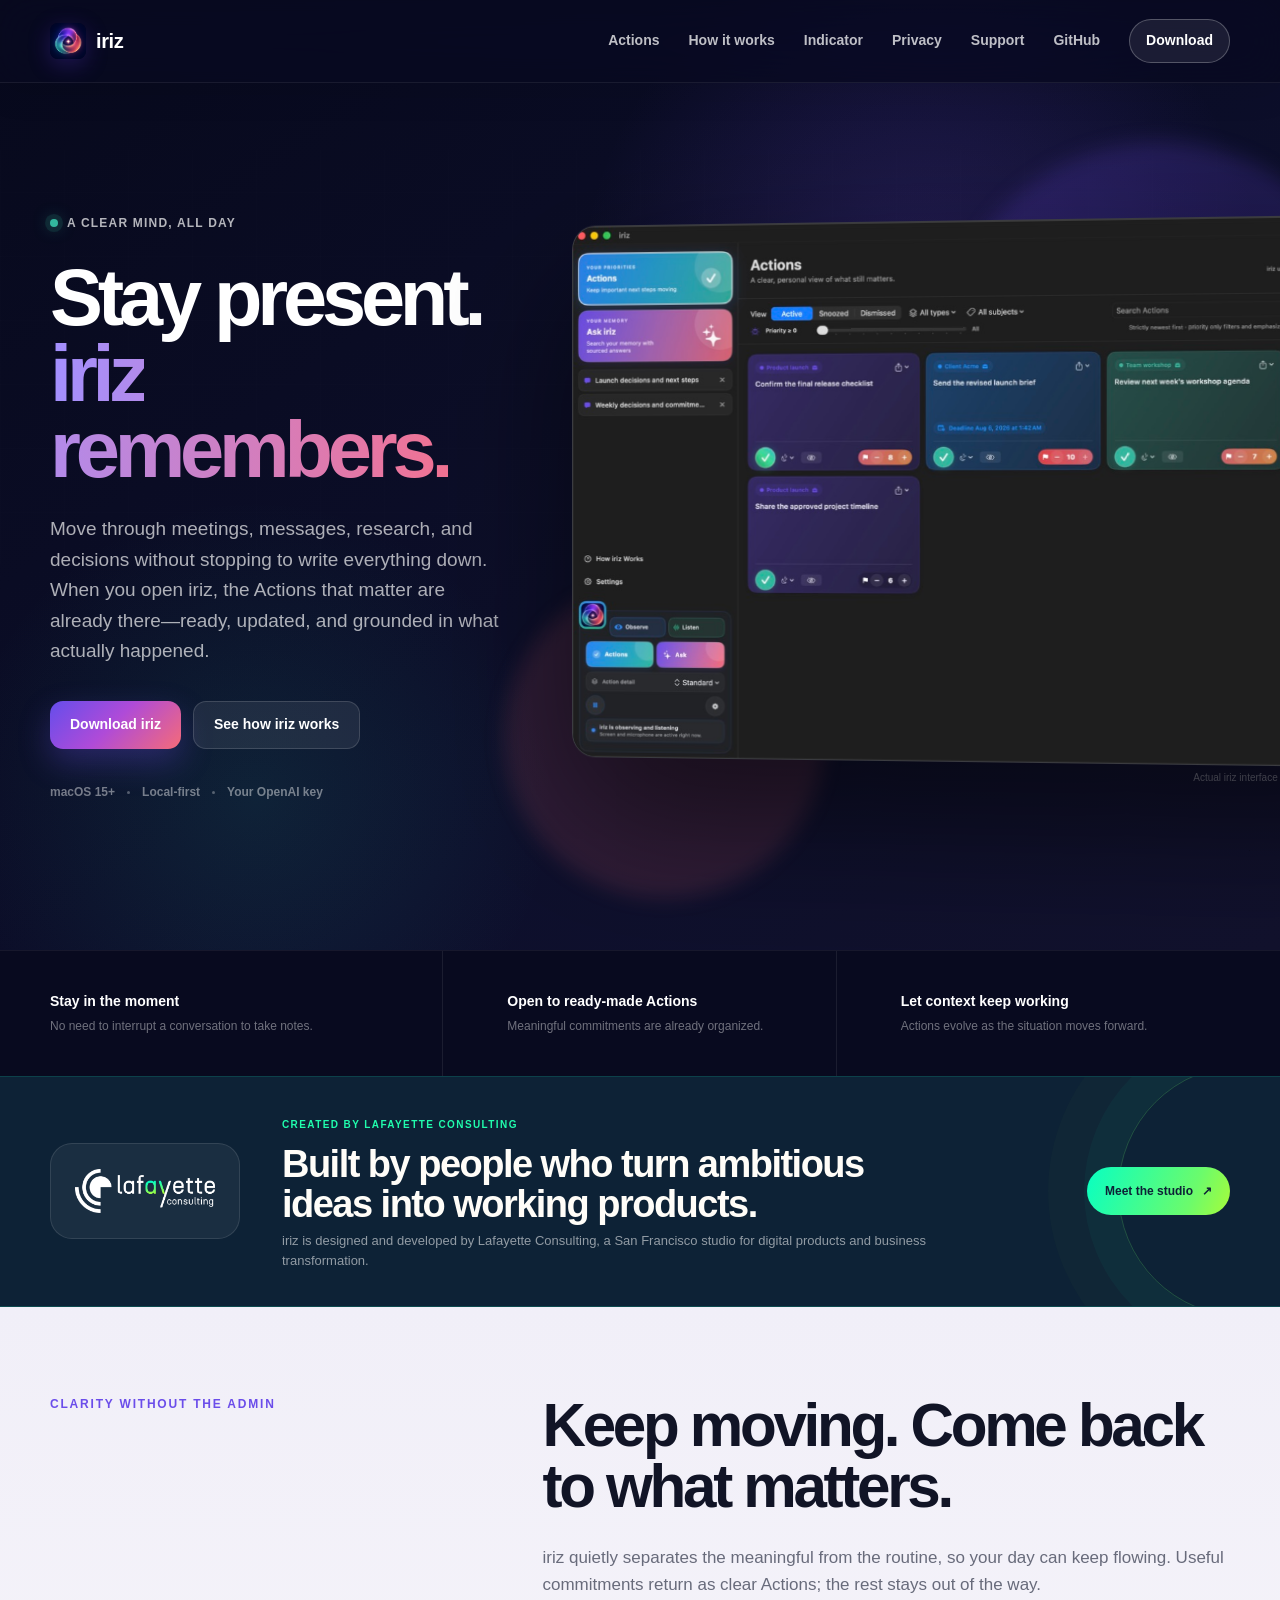
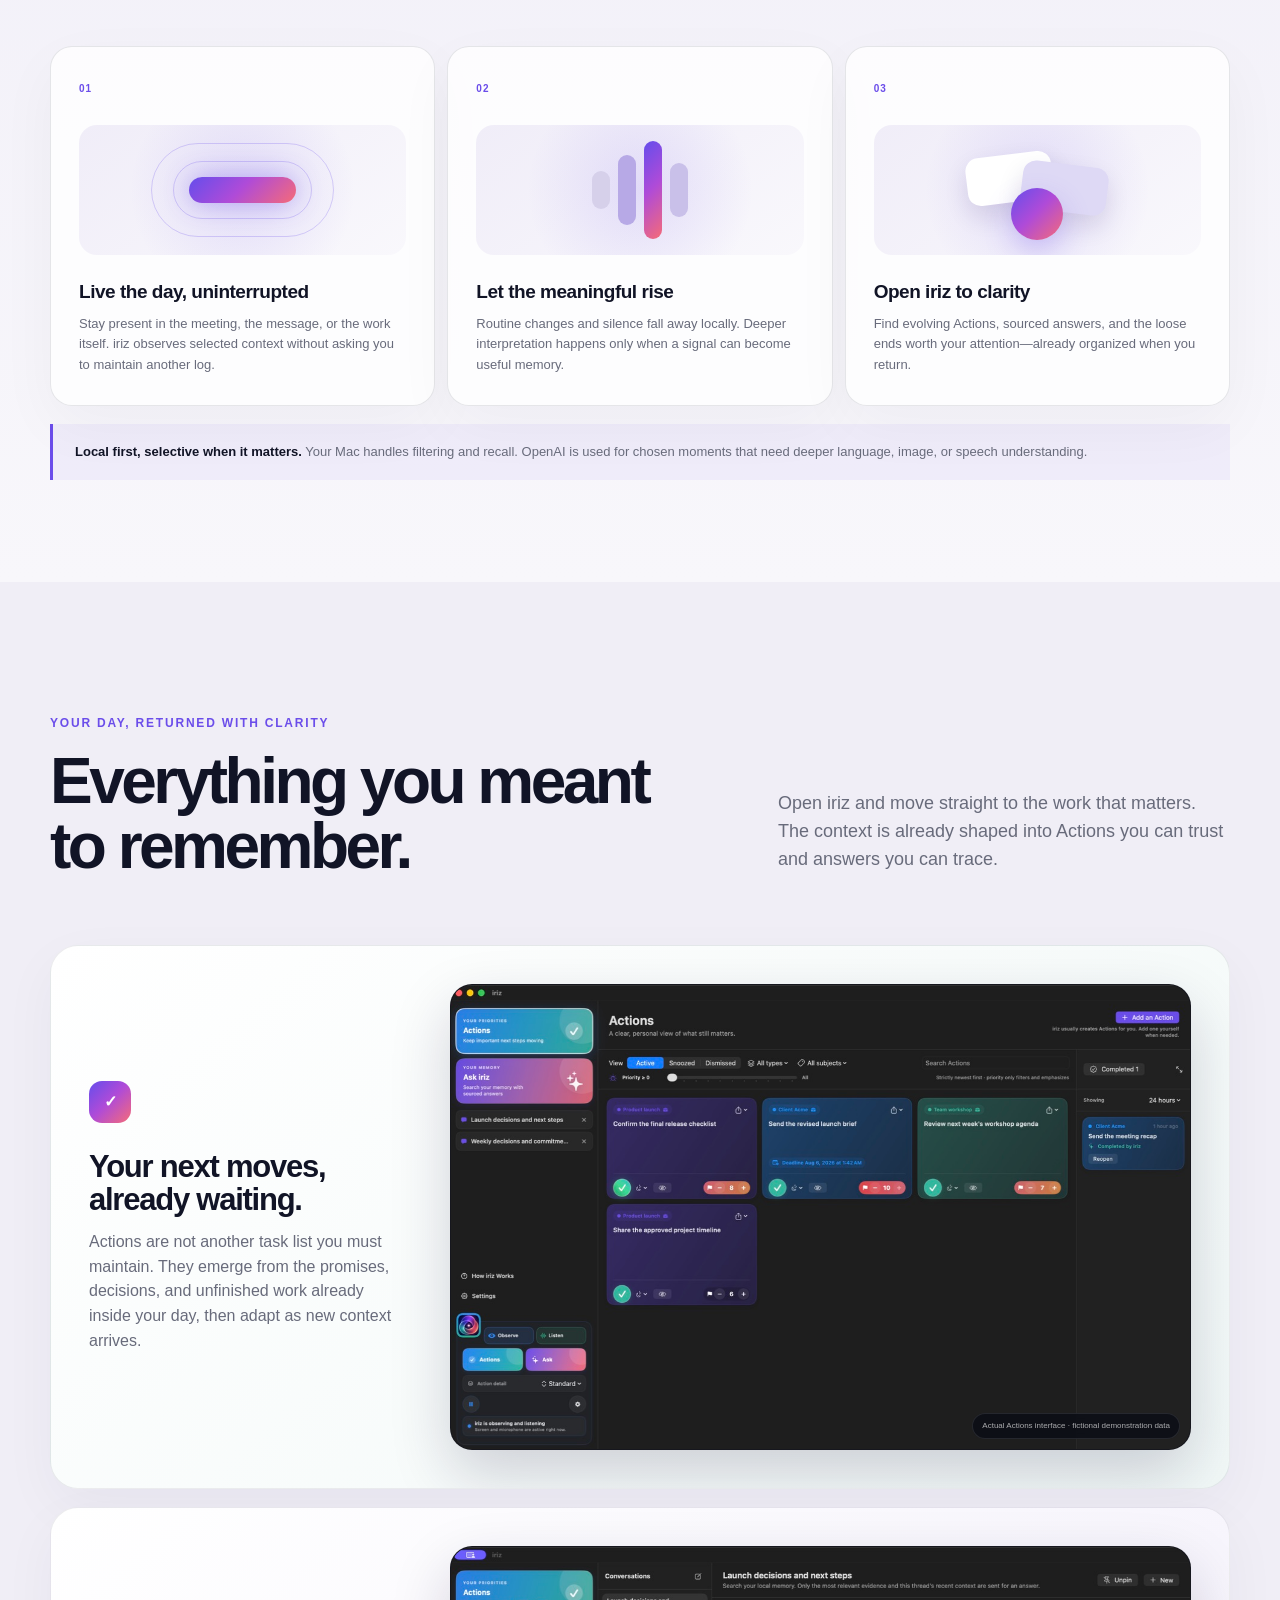
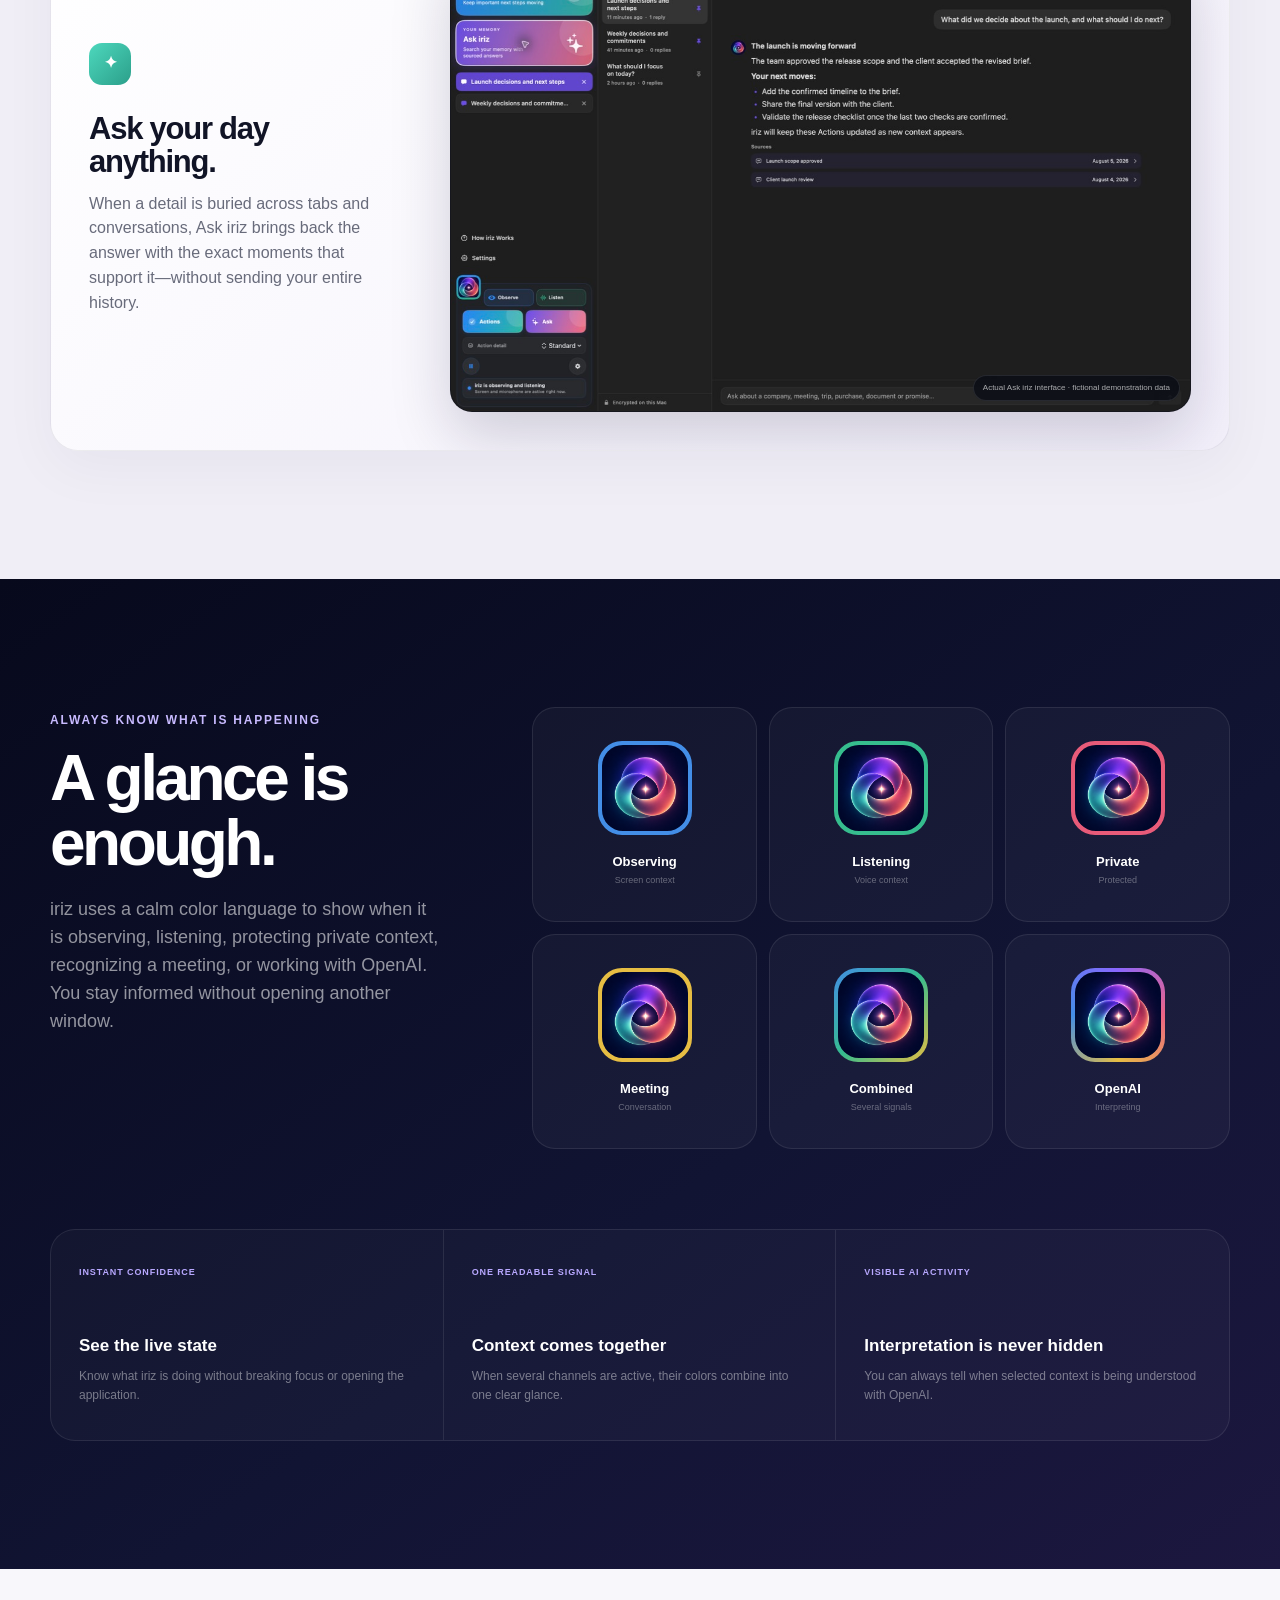
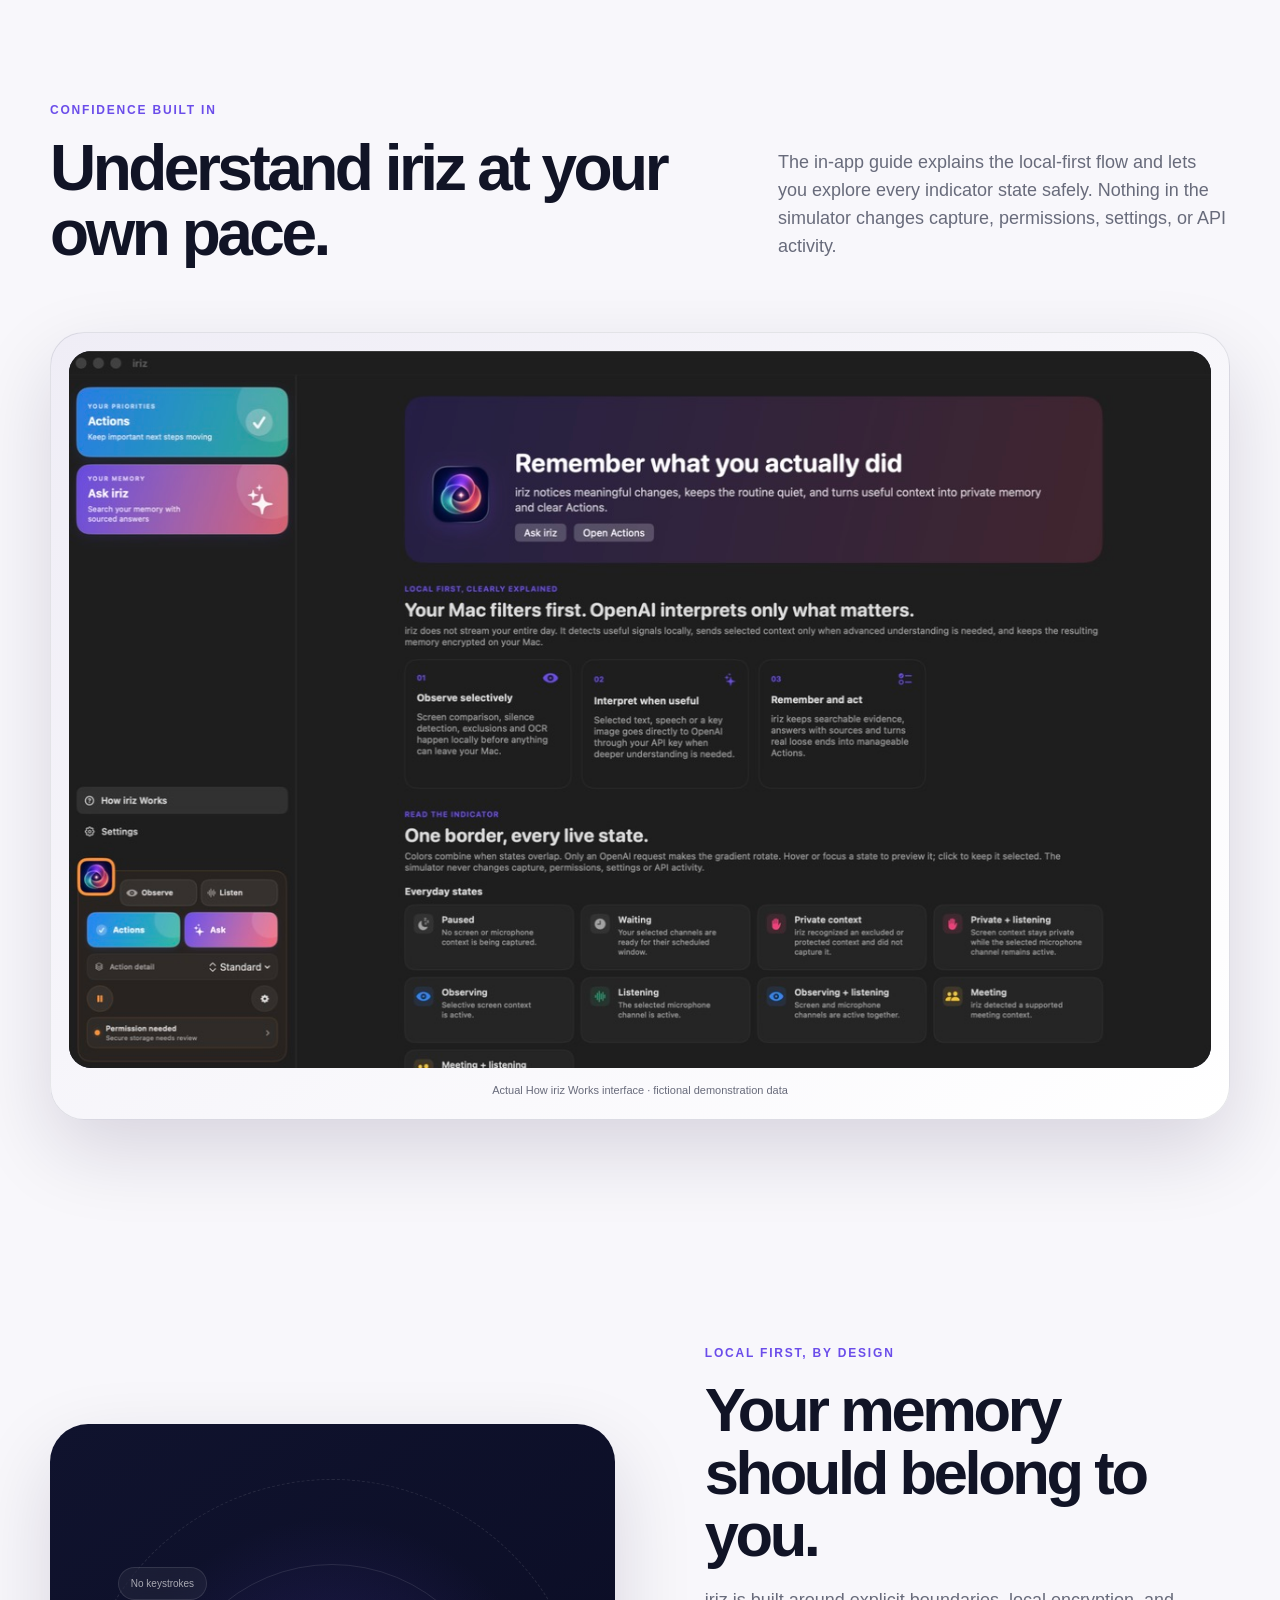
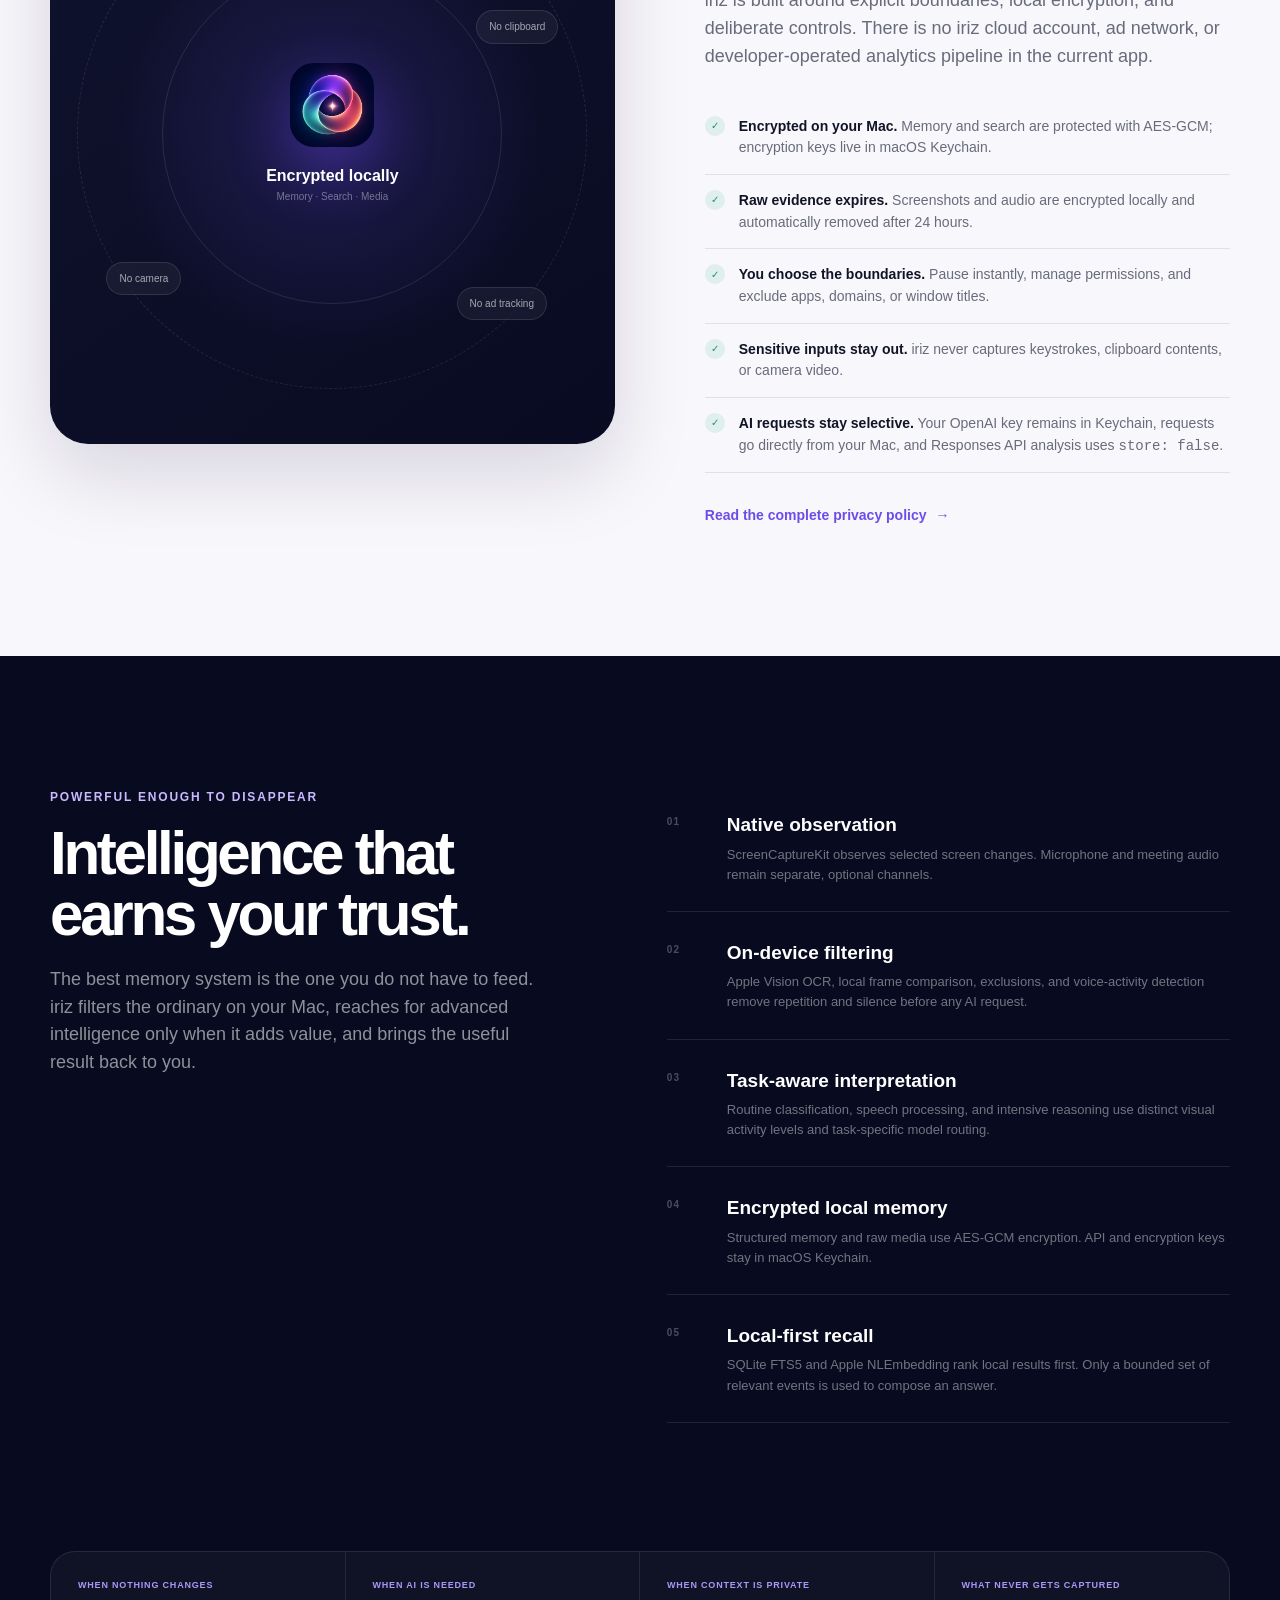
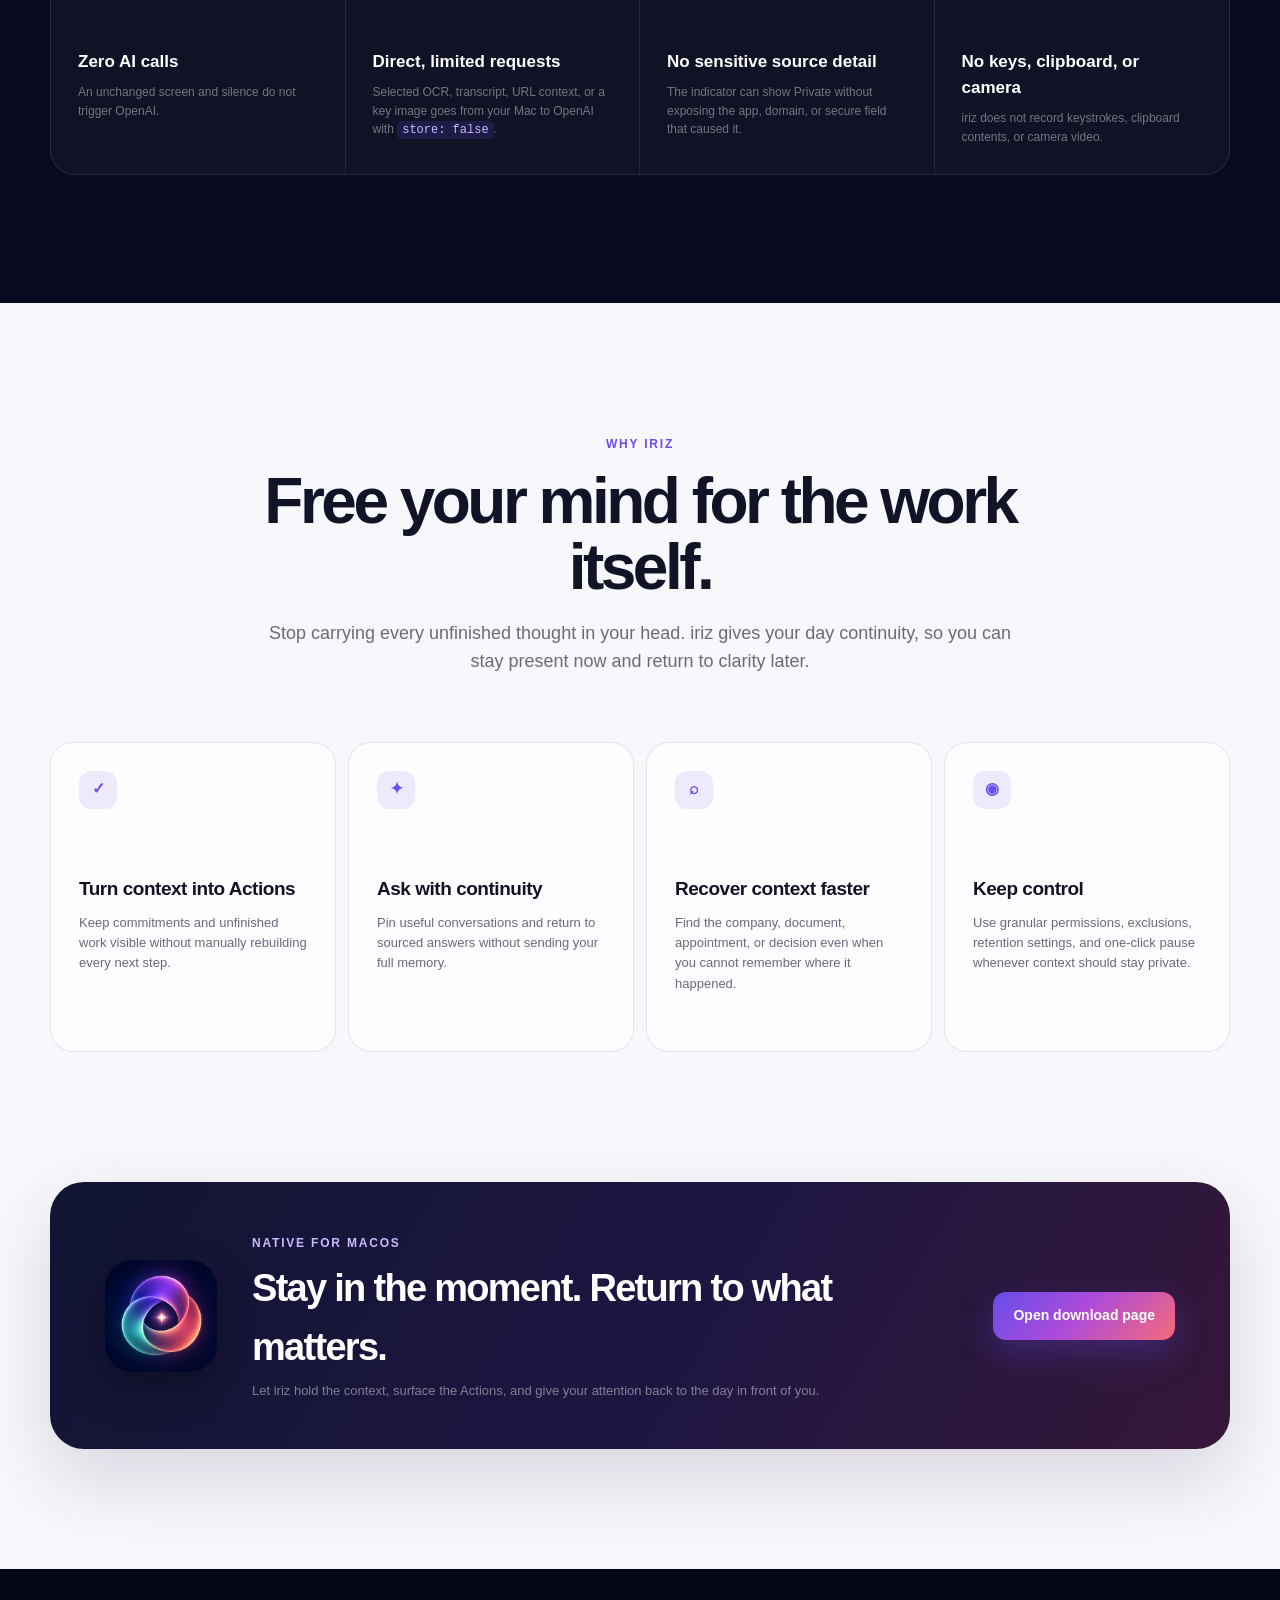
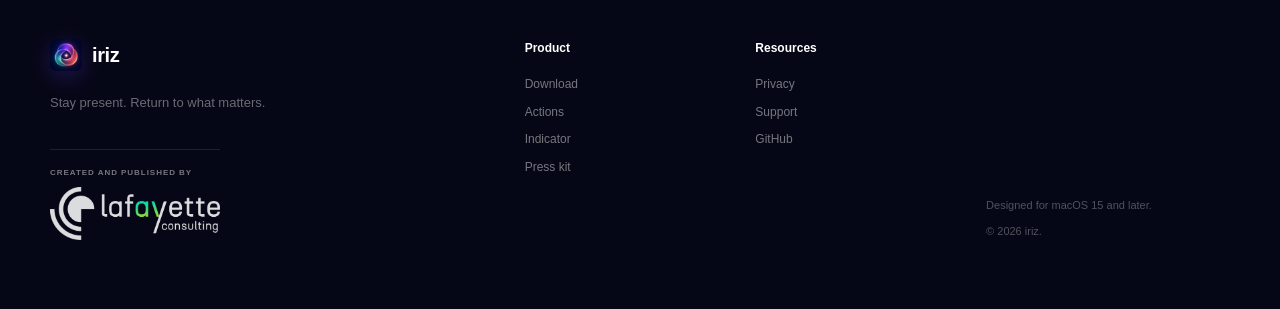
==== commit ae4c9a32: "feat(site): refresh iriz product messaging and interface previews" ====
--- a/site/index.html
+++ b/site/index.html
@@ -4,17 +4,17 @@
   <meta charset="utf-8">
   <meta name="viewport" content="width=device-width, initial-scale=1">
   <meta name="theme-color" content="#090b22">
-  <meta name="description" content="iriz is a private, local-first memory for macOS that turns meaningful commitments and unfinished work into clear Actions.">
+  <meta name="description" content="Stay present while iriz turns the commitments, decisions, and unfinished work in your day into clear, evolving Actions.">
   <meta property="og:type" content="website">
-  <meta property="og:title" content="iriz — Remember what you actually did">
-  <meta property="og:description" content="Private context. Clear Actions. Sourced answers.">
+  <meta property="og:title" content="iriz — Stay present. Remember what matters.">
+  <meta property="og:description" content="Move through your day without stopping to document it. Open iriz to Actions already waiting.">
   <meta property="og:url" content="https://lafayette-consulting.us/iriz/">
   <meta property="og:image" content="https://lafayette-consulting.us/iriz/assets/iriz-social-card-v2.png">
   <meta name="twitter:card" content="summary_large_image">
-  <meta name="twitter:title" content="iriz — Remember what you actually did">
-  <meta name="twitter:description" content="Private context. Clear Actions. Sourced answers.">
+  <meta name="twitter:title" content="iriz — Stay present. Remember what matters.">
+  <meta name="twitter:description" content="Move through your day without stopping to document it. Open iriz to Actions already waiting.">
   <meta name="twitter:image" content="https://lafayette-consulting.us/iriz/assets/iriz-social-card-v2.png">
-  <title>iriz — Remember what you actually did</title>
+  <title>iriz — Stay present. Remember what matters.</title>
   <link rel="canonical" href="https://lafayette-consulting.us/iriz/">
   <link rel="icon" href="assets/iriz-icon.png">
   <link rel="stylesheet" href="styles.css">
@@ -46,9 +46,9 @@
   <main id="main">
     <section class="hero section-shell">
       <div class="hero-copy reveal">
-        <div class="eyebrow"><span class="status-dot"></span> Contextual memory for macOS</div>
-        <h1>Remember what you<br><span>actually did.</span></h1>
-        <p class="hero-lede">iriz keeps meaningful context close, turns commitments and unfinished work into clear Actions, and answers questions from your own sourced memory.</p>
+        <div class="eyebrow"><span class="status-dot"></span> A clear mind, all day</div>
+        <h1>Stay present.<br><span>iriz remembers.</span></h1>
+        <p class="hero-lede">Move through meetings, messages, research, and decisions without stopping to write everything down. When you open iriz, the Actions that matter are already there—ready, updated, and grounded in what actually happened.</p>
         <div class="hero-actions">
           <a class="button button-primary" href="download.html">Download iriz</a>
           <a class="button button-secondary" href="#how-it-works">See how iriz works</a>
@@ -60,62 +60,21 @@
         </div>
       </div>
 
-      <div class="product-stage current-product-stage reveal" aria-label="Representative iriz Actions interface">
+      <figure class="product-stage real-product-stage reveal">
         <div class="aura aura-one"></div>
         <div class="aura aura-two"></div>
-        <div class="app-window">
-          <div class="window-bar">
-            <div class="traffic-lights" aria-hidden="true"><i></i><i></i><i></i></div>
-            <span>iriz</span>
-            <div class="capture-state"><i></i> Observing</div>
-          </div>
-          <div class="app-body current-app-body">
-            <aside class="app-sidebar current-sidebar">
-              <div class="feature-nav-card actions-nav active"><small>Your priorities</small><b>Actions</b><span>Keep meaningful next steps moving</span><em>✓</em></div>
-              <div class="feature-nav-card ask-nav"><small>Your memory</small><b>Ask iriz</b><span>Search with sourced answers</span><em>✦</em></div>
-              <div class="pinned-thread"><span>▰</span><b>Weekly decisions</b></div>
-              <div class="pinned-thread"><span>▰</span><b>Client commitments</b></div>
-              <div class="sidebar-spacer"></div>
-              <div class="side-item"><span>?</span> How iriz Works</div>
-              <div class="side-item"><span>⚙</span> Settings</div>
-            </aside>
-            <div class="app-content actions-content">
-              <div class="app-title-row">
-                <div><h2>Actions</h2><p>Context-aware next steps from meaningful commitments and unfinished work.</p></div>
-                <div class="search-pill">⌕ Search Actions</div>
-              </div>
-              <div class="action-filters"><span class="active">Priority</span><span>Active</span><span>Waiting</span><span>Completed</span></div>
-              <article class="action-card priority-action">
-                <div class="action-check">✓</div>
-                <div><small>CLIENT ACME · PRIORITY</small><h3>Send the revised launch brief</h3><p>The scope was approved. Add the final timeline and share the updated version.</p></div>
-                <button type="button" tabindex="-1">Validate</button>
-              </article>
-              <article class="action-card">
-                <div class="action-check suggested">✦</div>
-                <div><small>PRODUCT · COMPLETION SIGNAL</small><h3>Review the release checklist</h3><p>iriz found evidence that this may be done and is waiting for your confirmation.</p></div>
-                <button class="ai-validate" type="button" tabindex="-1">Validate</button>
-              </article>
-              <article class="action-card quiet-action">
-                <div class="action-check">○</div>
-                <div><small>OPERATIONS · WAITING</small><h3>Confirm the renewal owner</h3><p>Waiting for the next meaningful signal.</p></div>
-                <span>Waiting</span>
-              </article>
-            </div>
-          </div>
-        </div>
-        <div class="floating-control-mock">
-          <div class="indicator-logo"><span></span><img src="assets/iriz-icon.png" alt="" width="50" height="50"></div>
-          <div class="control-copy"><b>Observing · Listening</b><small>Useful changes only</small></div>
-          <div class="control-buttons"><i>◉</i><i>⌁</i><i>⚙</i></div>
-        </div>
-      </div>
+        <div class="hero-product-frame">
+          <img src="assets/iriz-actions-real.jpg" alt="The actual iriz Actions interface with fictional demonstration data" width="1224" height="768">
+        </div>
+        <figcaption>Actual iriz interface · fictional demonstration data</figcaption>
+      </figure>
     </section>
 
     <section class="trust-strip" aria-label="Product principles">
       <div class="section-shell trust-grid">
-        <div><strong>Context-aware Actions</strong><span>Loose ends become understandable next steps.</span></div>
-        <div><strong>Sourced answers</strong><span>Ask your memory without sending your whole history.</span></div>
-        <div><strong>Private by architecture</strong><span>Encrypted local memory with explicit boundaries.</span></div>
+        <div><strong>Stay in the moment</strong><span>No need to interrupt a conversation to take notes.</span></div>
+        <div><strong>Open to ready-made Actions</strong><span>Meaningful commitments are already organized.</span></div>
+        <div><strong>Let context keep working</strong><span>Actions evolve as the situation moves forward.</span></div>
       </div>
     </section>
 
@@ -136,71 +95,65 @@
     <section class="architecture-intro" id="how-it-works" aria-labelledby="architecture-title">
       <div class="section-shell">
         <div class="architecture-heading reveal">
-          <span class="kicker">Local first, clearly explained</span>
-          <h2 id="architecture-title">Your Mac filters first. OpenAI interprets only when needed.</h2>
-          <p>iriz does not stream your entire day. It detects useful signals locally, makes selected requests directly to OpenAI with your API key, and keeps the useful results encrypted on your Mac.</p>
+          <span class="kicker">Clarity without the admin</span>
+          <h2 id="architecture-title">Keep moving. Come back to what matters.</h2>
+          <p>iriz quietly separates the meaningful from the routine, so your day can keep flowing. Useful commitments return as clear Actions; the rest stays out of the way.</p>
         </div>
         <div class="architecture-steps">
-          <article class="reveal"><span>01</span><h3>Detect selectively</h3><p>Frame comparison, OCR, silence detection, privacy exclusions, and local relevance filters remove routine activity before advanced interpretation.</p></article>
-          <article class="reveal"><span>02</span><h3>Interpret only what matters</h3><p>Relevant text, a key image, an audio segment, or bounded answer evidence may go directly from your Mac to OpenAI.</p></article>
-          <article class="reveal"><span>03</span><h3>Remember, answer, act</h3><p>Useful events return to encrypted local memory, Ask iriz answers with sources, and meaningful loose ends become Actions.</p></article>
-        </div>
-        <p class="architecture-note reveal"><b>Does iriz run a local generative model?</b> No. Apple frameworks handle preprocessing and local search; OpenAI models handle advanced language, image, and speech understanding.</p>
+          <article class="reveal"><span>01</span><div class="architecture-visual observe" aria-hidden="true"><i></i><i></i><i></i></div><h3>Live the day, uninterrupted</h3><p>Stay present in the meeting, the message, or the work itself. iriz observes selected context without asking you to maintain another log.</p></article>
+          <article class="reveal"><span>02</span><div class="architecture-visual filter" aria-hidden="true"><i></i><i></i><i></i><i></i></div><h3>Let the meaningful rise</h3><p>Routine changes and silence fall away locally. Deeper interpretation happens only when a signal can become useful memory.</p></article>
+          <article class="reveal"><span>03</span><div class="architecture-visual recall" aria-hidden="true"><i></i><i></i><i></i></div><h3>Open iriz to clarity</h3><p>Find evolving Actions, sourced answers, and the loose ends worth your attention—already organized when you return.</p></article>
+        </div>
+        <p class="architecture-note reveal"><b>Local first, selective when it matters.</b> Your Mac handles filtering and recall. OpenAI is used for chosen moments that need deeper language, image, or speech understanding.</p>
       </div>
     </section>
 
     <section class="section product-section" id="actions">
       <div class="section-shell">
         <div class="section-heading split reveal">
-          <div><span class="kicker">Two ways back into your work</span><h2>Know what happened. Know what is next.</h2></div>
-          <p>iriz turns context into something useful: Actions you can manage and answers you can trace back to evidence.</p>
+          <div><span class="kicker">Your day, returned with clarity</span><h2>Everything you meant to remember.</h2></div>
+          <p>Open iriz and move straight to the work that matters. The context is already shaped into Actions you can trust and answers you can trace.</p>
         </div>
         <div class="feature-grid refreshed-features">
           <article class="feature-card feature-large actions-feature reveal">
-            <div class="feature-copy"><span class="feature-icon">✓</span><h3>Actions</h3><p>Actions are context-aware next steps iriz creates from meaningful commitments and unfinished work. Prioritize, snooze, validate, merge, export to Reminders, or let explicit evidence close the loop automatically.</p></div>
-            <div class="action-demo">
-              <div><span class="action-demo-state priority">Priority</span><p><b>Share the final proposal</b><small>Client Acme · clear next step</small></p><em>Validate</em></div>
-              <div><span class="action-demo-state signal">AI signal</span><p><b>Confirm the launch notes</b><small>Evidence suggests completion</small></p><em class="gradient-action">Validate</em></div>
-              <div><span class="action-demo-state done">Done</span><p><b>Publish the revised scope</b><small>Completed from explicit evidence</small></p><em>Completed</em></div>
-            </div>
+            <div class="feature-copy"><span class="feature-icon">✓</span><h3>Your next moves, already waiting.</h3><p>Actions are not another task list you must maintain. They emerge from the promises, decisions, and unfinished work already inside your day, then adapt as new context arrives.</p></div>
+            <figure class="product-screenshot actions-shot"><img src="assets/iriz-actions-real.jpg" alt="The actual iriz Actions screen with priority, completion, and waiting states" width="1224" height="768" loading="lazy"><figcaption>Actual Actions interface · fictional demonstration data</figcaption></figure>
           </article>
-          <article class="feature-card ask-feature reveal"><span class="feature-icon mint-bg">✦</span><h3>Ask iriz</h3><p>Ask naturally. iriz searches locally first, sends only a short list of relevant memories and recent thread context, then answers with sources.</p><div class="ask-bubble">What did we decide about launch?</div><div class="answer-bubble"><span>2 sourced moments</span>Use the privacy-first positioning and keep the release gated by notarization.</div></article>
-          <article class="feature-card guide-feature reveal"><span class="feature-icon coral-bg">?</span><h3>How iriz Works</h3><p>The in-app guide explains the local-first flow and lets you preview every indicator state without changing permissions, settings, capture, or network activity.</p><div class="guide-mini"><i>1</i><span>Detect locally</span><i>2</i><span>Interpret selectively</span><i>3</i><span>Remember and act</span></div></article>
+          <article class="feature-card feature-large ask-feature reveal">
+            <div class="feature-copy"><span class="feature-icon mint-bg">✦</span><h3>Ask your day anything.</h3><p>When a detail is buried across tabs and conversations, Ask iriz brings back the answer with the exact moments that support it—without sending your entire history.</p></div>
+            <figure class="product-screenshot ask-shot"><img src="assets/iriz-ask-real.jpg" alt="The actual Ask iriz conversation interface with a formatted answer and sources" width="1224" height="768" loading="lazy"><figcaption>Actual Ask iriz interface · fictional demonstration data</figcaption></figure>
+          </article>
         </div>
       </div>
     </section>
 
     <section class="section indicator-section" id="indicator">
       <div class="section-shell indicator-layout">
-        <div class="section-heading reveal"><span class="kicker light">Read the indicator</span><h2>One quiet border. Every important state.</h2><p>The border stays fixed and close to the logo. Colors combine when several states are active; only OpenAI activity rotates.</p></div>
+        <div class="section-heading reveal"><span class="kicker light">Always know what is happening</span><h2>A glance is enough.</h2><p>iriz uses a calm color language to show when it is observing, listening, protecting private context, recognizing a meeting, or working with OpenAI. You stay informed without opening another window.</p></div>
         <div class="indicator-showcase reveal" aria-label="Examples of iriz indicator states">
-          <div class="indicator-preview observing"><span><img src="assets/iriz-icon.png" alt="" width="104" height="104"></span><b>Observing</b><small>Blue</small></div>
-          <div class="indicator-preview listening"><span><img src="assets/iriz-icon.png" alt="" width="104" height="104"></span><b>Listening</b><small>Green</small></div>
-          <div class="indicator-preview private"><span><img src="assets/iriz-icon.png" alt="" width="104" height="104"></span><b>Private</b><small>Red-pink</small></div>
-          <div class="indicator-preview meeting"><span><img src="assets/iriz-icon.png" alt="" width="104" height="104"></span><b>Meeting</b><small>Yellow</small></div>
-          <div class="indicator-preview combined"><span><img src="assets/iriz-icon.png" alt="" width="104" height="104"></span><b>Combined</b><small>Every active state</small></div>
-          <div class="indicator-preview api"><span><img src="assets/iriz-icon.png" alt="" width="104" height="104"></span><b>OpenAI</b><small>Clockwise gradient</small></div>
+          <div class="indicator-preview observing"><span><img src="assets/iriz-icon.png" alt="" width="104" height="104"></span><b>Observing</b><small>Screen context</small></div>
+          <div class="indicator-preview listening"><span><img src="assets/iriz-icon.png" alt="" width="104" height="104"></span><b>Listening</b><small>Voice context</small></div>
+          <div class="indicator-preview private"><span><img src="assets/iriz-icon.png" alt="" width="104" height="104"></span><b>Private</b><small>Protected</small></div>
+          <div class="indicator-preview meeting"><span><img src="assets/iriz-icon.png" alt="" width="104" height="104"></span><b>Meeting</b><small>Conversation</small></div>
+          <div class="indicator-preview combined"><span><img src="assets/iriz-icon.png" alt="" width="104" height="104"></span><b>Combined</b><small>Several signals</small></div>
+          <div class="indicator-preview api"><span><img src="assets/iriz-icon.png" alt="" width="104" height="104"></span><b>OpenAI</b><small>Interpreting</small></div>
         </div>
         <div class="indicator-explainer reveal">
-          <div><span>Fixed color</span><b>What iriz is doing now</b><p>Observation, listening, meetings, privacy, waiting, and blocking issues remain readable without pulsing or blinking.</p></div>
-          <div><span>Combined gradient</span><b>Several states at once</b><p>Observing while listening uses both colors. Private context plus listening does the same, without exposing the private source.</p></div>
-          <div><span>Clockwise rotation</span><b>An OpenAI request is active</b><p>The contextual gradient rotates until the last concurrent request finishes. Speed communicates relative workload, not price.</p></div>
+          <div><span>Instant confidence</span><b>See the live state</b><p>Know what iriz is doing without breaking focus or opening the application.</p></div>
+          <div><span>One readable signal</span><b>Context comes together</b><p>When several channels are active, their colors combine into one clear glance.</p></div>
+          <div><span>Visible AI activity</span><b>Interpretation is never hidden</b><p>You can always tell when selected context is being understood with OpenAI.</p></div>
         </div>
       </div>
     </section>
 
     <section class="section-shell section real-interface-section">
       <div class="section-heading split reveal">
-        <div><span class="kicker">Native, close at hand</span><h2>Controls when you need them. Space when you do not.</h2></div>
-        <p>The same production indicator sits on the floating control panel. Pin the panel open, switch observation channels, choose Action detail, open Actions or Ask iriz, and jump straight to Privacy settings.</p>
+        <div><span class="kicker">Confidence built in</span><h2>Understand iriz at your own pace.</h2></div>
+        <p>The in-app guide explains the local-first flow and lets you explore every indicator state safely. Nothing in the simulator changes capture, permissions, settings, or API activity.</p>
       </div>
       <figure class="interface-capture reveal">
-        <div class="capture-placeholder" data-interface-placeholder>
-          <img src="assets/iriz-icon-1024.png" alt="iriz app icon" width="160" height="160">
-          <p>A privacy-safe product capture will appear here in the release build.</p>
-        </div>
-        <img class="real-capture" src="assets/iriz-floating-controls.jpg" alt="The iriz floating control panel showing Observe, Listen, Action detail, Actions, Ask iriz, Settings, and Pin controls" loading="lazy">
-        <figcaption>Actual iriz interface. No personal memory, customer information, or API credential is shown.</figcaption>
+        <img class="real-capture" src="assets/iriz-how-it-works-real.jpg" alt="The actual How iriz Works guide inside the macOS application" width="1224" height="768" loading="lazy">
+        <figcaption>Actual How iriz Works interface · fictional demonstration data</figcaption>
       </figure>
     </section>
 
@@ -227,7 +180,7 @@
 
     <section class="section technical-section" id="technology">
       <div class="section-shell technical-grid">
-        <div class="section-heading reveal"><span class="kicker light">Under the hood</span><h2>Native, selective, and technically honest.</h2><p>iriz combines on-device filtering with targeted OpenAI calls. There is no browser wrapper, no iriz account, and no developer-operated server between your Mac and OpenAI.</p></div>
+        <div class="section-heading reveal"><span class="kicker light">Powerful enough to disappear</span><h2>Intelligence that earns your trust.</h2><p>The best memory system is the one you do not have to feed. iriz filters the ordinary on your Mac, reaches for advanced intelligence only when it adds value, and brings the useful result back to you.</p></div>
         <div class="tech-list reveal">
           <div><span>01</span><p><b>Native observation</b><small>ScreenCaptureKit observes selected screen changes. Microphone and meeting audio remain separate, optional channels.</small></p></div>
           <div><span>02</span><p><b>On-device filtering</b><small>Apple Vision OCR, local frame comparison, exclusions, and voice-activity detection remove repetition and silence before any AI request.</small></p></div>
@@ -245,7 +198,7 @@
     </section>
 
     <section class="section-shell section value-section">
-      <div class="section-heading centered reveal"><span class="kicker">Why iriz</span><h2>Spend less energy reconstructing your own work.</h2><p>iriz creates practical continuity for independent professionals, founders, operators, and client-facing teams.</p></div>
+      <div class="section-heading centered reveal"><span class="kicker">Why iriz</span><h2>Free your mind for the work itself.</h2><p>Stop carrying every unfinished thought in your head. iriz gives your day continuity, so you can stay present now and return to clarity later.</p></div>
       <div class="value-grid">
         <article class="reveal"><span>✓</span><h3>Turn context into Actions</h3><p>Keep commitments and unfinished work visible without manually rebuilding every next step.</p></article>
         <article class="reveal"><span>✦</span><h3>Ask with continuity</h3><p>Pin useful conversations and return to sourced answers without sending your full memory.</p></article>
@@ -256,7 +209,7 @@
 
     <section class="section-shell closing-section reveal">
       <img src="assets/iriz-icon.png" alt="iriz app icon" width="112" height="112">
-      <div><span class="kicker light">Native for macOS</span><h2>A calmer way to remember and act.</h2><p>Explore the source, review the privacy model, or download the current release when it is available.</p></div>
+      <div><span class="kicker light">Native for macOS</span><h2>Stay in the moment. Return to what matters.</h2><p>Let iriz hold the context, surface the Actions, and give your attention back to the day in front of you.</p></div>
       <a class="button button-primary" href="download.html">Open download page</a>
     </section>
   </main>
@@ -265,7 +218,7 @@
     <div class="section-shell footer-grid">
       <div>
         <a class="brand" href="index.html"><img src="assets/iriz-icon.png" alt="" width="32" height="32"><span>iriz</span></a>
-        <p>Private context. Clear Actions. Sourced answers.</p>
+        <p>Stay present. Return to what matters.</p>
         <a class="lafayette-footer-lockup" href="https://lafayette-consulting.us/" aria-label="Visit Lafayette Consulting">
           <span>Created and published by</span>
           <img src="assets/lafayette-logo-white.png" alt="Lafayette Consulting" width="1015" height="319">
--- a/site/styles.css
+++ b/site/styles.css
@@ -106,6 +106,11 @@
 .aura { position: absolute; z-index: -1; border-radius: 50%; filter: blur(10px); }
 .aura-one { width: 430px; height: 430px; right: 5%; top: -15%; background: rgba(105, 72, 230, .2); }
 .aura-two { width: 320px; height: 320px; left: -8%; bottom: -20%; background: rgba(246,107,120,.14); }
+.real-product-stage{width:min(900px,66vw);margin:0 -270px 0 0}
+.hero-product-frame{position:relative;overflow:hidden;border:1px solid rgba(255,255,255,.16);border-radius:24px;background:#16171d;box-shadow:0 60px 140px rgba(0,0,0,.56),0 2px 0 rgba(255,255,255,.08) inset;transform:rotateY(-4deg);transform-origin:left center}
+.hero-product-frame::after{content:"";position:absolute;inset:0;pointer-events:none;box-shadow:inset 0 0 0 1px rgba(255,255,255,.035)}
+.hero-product-frame img{display:block;width:100%;height:auto}
+.real-product-stage figcaption{margin:13px 8px 0;color:rgba(255,255,255,.38);font-size:10px;text-align:right}
 .app-window { overflow: hidden; width: 100%; border: 1px solid rgba(255,255,255,.14); border-radius: 23px; background: rgba(22,24,46,.94); box-shadow: 0 60px 140px rgba(0,0,0,.52), 0 2px 0 rgba(255,255,255,.07) inset; transform: rotateY(-5deg) rotateX(1deg); transform-origin: left center; backdrop-filter: blur(18px); }
 .window-bar { height: 56px; padding: 0 19px; display: grid; grid-template-columns: 1fr auto 1fr; align-items: center; border-bottom: 1px solid rgba(255,255,255,.08); color: rgba(255,255,255,.63); font-size: 12px; }
 .traffic-lights { display:flex; gap:7px; }.traffic-lights i { width: 10px; height: 10px; border-radius:50%; background:#ff6157; }.traffic-lights i:nth-child(2){background:#ffbd2e}.traffic-lights i:nth-child(3){background:#28c840}
@@ -165,6 +170,13 @@
 .architecture-intro{padding:88px 0 102px;background:linear-gradient(180deg,#f1eff8,#f8f7fb)}
 .architecture-heading{display:grid;grid-template-columns:.75fr 1.25fr;gap:28px 80px;align-items:end;margin-bottom:48px}.architecture-heading .kicker{align-self:start}.architecture-heading h2{margin:0;font-size:clamp(38px,4.7vw,62px);line-height:1.02;letter-spacing:-.055em}.architecture-heading p{grid-column:2;margin:0;color:var(--muted);font-size:17px}
 .architecture-steps{display:grid;grid-template-columns:repeat(3,1fr);gap:12px}.architecture-steps article{min-height:230px;padding:28px;border:1px solid var(--line);border-radius:22px;background:rgba(255,255,255,.78)}.architecture-steps article>span{color:var(--violet);font-size:10px;font-weight:750;letter-spacing:.1em}.architecture-steps h3{margin:68px 0 8px;font-size:19px;letter-spacing:-.025em}.architecture-steps p{margin:0;color:var(--muted);font-size:13px}
+.architecture-steps article{min-height:360px;box-shadow:0 20px 60px rgba(25,18,56,.04)}
+.architecture-steps h3{margin-top:22px}
+.architecture-visual{position:relative;height:130px;margin:25px 0 2px;overflow:hidden;border-radius:18px;background:linear-gradient(145deg,#f0edf8,#f9f8fc)}
+.architecture-visual::after{content:"";position:absolute;inset:0;background:radial-gradient(circle at 50% 50%,rgba(107,77,234,.14),transparent 64%)}
+.architecture-visual.observe i{position:absolute;z-index:1;inset:18px 72px;border:1px solid rgba(107,77,234,.24);border-radius:999px}.architecture-visual.observe i:nth-child(2){inset:36px 94px}.architecture-visual.observe i:nth-child(3){inset:52px 110px;border:0;background:var(--gradient);box-shadow:0 0 26px rgba(107,77,234,.42)}
+.architecture-visual.filter{display:flex;align-items:center;justify-content:center;gap:8px}.architecture-visual.filter i{position:relative;z-index:1;width:18px;border-radius:999px;background:#d6d0ea}.architecture-visual.filter i:nth-child(1){height:38px}.architecture-visual.filter i:nth-child(2){height:70px;background:#b7a9e6}.architecture-visual.filter i:nth-child(3){height:98px;background:var(--gradient)}.architecture-visual.filter i:nth-child(4){height:54px;background:#c9c0e9}
+.architecture-visual.recall i{position:absolute;z-index:1;left:50%;top:50%;width:86px;height:48px;border-radius:13px;background:#fff;box-shadow:0 11px 24px rgba(35,20,80,.12)}.architecture-visual.recall i:nth-child(1){transform:translate(-82%,-74%) rotate(-7deg)}.architecture-visual.recall i:nth-child(2){transform:translate(-18%,-54%) rotate(7deg);background:#ded9f5}.architecture-visual.recall i:nth-child(3){width:52px;height:52px;transform:translate(-50%,-4%);border-radius:50%;background:var(--gradient);box-shadow:0 12px 28px rgba(107,77,234,.28)}
 .architecture-note{margin:18px 0 0;padding:18px 22px;border-left:3px solid var(--violet);color:var(--muted);background:rgba(107,77,234,.06);font-size:13px}.architecture-note b{color:var(--ink)}
 
 .section-heading { max-width: 780px; margin-bottom: 66px; }
@@ -184,14 +196,19 @@
 .feature-card { min-height:430px; padding:38px; overflow:hidden; border:1px solid rgba(17,20,38,.08); border-radius:var(--radius); background:#fff; }.feature-card.feature-large{grid-column:1/-1;min-height:440px;display:grid;grid-template-columns:.7fr 1.1fr;align-items:center;gap:80px}.feature-copy{max-width:390px}.feature-icon{width:42px;height:42px;display:grid;place-items:center;margin-bottom:28px;border-radius:13px;color:#fff;background:var(--gradient);font-weight:750}.feature-icon.coral-bg{background:linear-gradient(135deg,#ff8c94,#f34f70)}.feature-icon.mint-bg{background:linear-gradient(135deg,#4dd8bd,#2b9f8a)}.feature-card h3{margin:0 0 13px;font-size:31px;letter-spacing:-.04em}.feature-card>p,.feature-copy p{margin:0;color:var(--muted);font-size:16px}.mini-journal{padding:9px;border-radius:18px;background:#f6f5fa}.mini-journal>div{padding:14px;display:grid;grid-template-columns:auto 1fr auto;align-items:center;gap:10px;border-radius:13px}.mini-journal>div:first-child{background:#fff;box-shadow:0 9px 22px rgba(28,19,67,.07)}.mini-dot{width:10px;height:10px;border-radius:50%;background:var(--violet)}.mini-dot.coral{background:var(--coral)}.mini-dot.mint{background:var(--mint)}.mini-journal p{display:flex;flex-direction:column;margin:0;font-size:12px}.mini-journal p small{color:var(--muted);font-size:9px}.mini-journal em{padding:3px 7px;border-radius:8px;background:#e9f7f3;color:#228e78;font-size:8px;font-style:normal}.follow-row{margin-top:14px;padding:13px;display:flex;align-items:center;gap:9px;border-radius:12px;background:#f6f5fa;font-size:11px}.follow-row i{width:14px;height:14px;border:1.5px solid #bbb5cd;border-radius:50%}.follow-row b{margin-left:auto;color:var(--violet);font-size:9px}.ask-bubble,.answer-bubble{max-width:90%;padding:13px 15px;border-radius:14px;margin-top:22px;font-size:11px}.ask-bubble{margin-left:auto;color:#fff;background:var(--violet)}.answer-bubble{display:flex;flex-direction:column;background:#f1eff8}.answer-bubble span{margin-bottom:5px;color:var(--violet);font-size:8px;font-weight:750;text-transform:uppercase;letter-spacing:.08em}
 .refreshed-features .feature-card{box-shadow:0 18px 55px rgba(28,20,64,.045)}
 .actions-feature{background:linear-gradient(140deg,#fff,#f1f8f7)}
+.refreshed-features .feature-card.feature-large{min-height:520px;grid-template-columns:.58fr 1.42fr;gap:58px}
+.refreshed-features .feature-card h3{line-height:1.06}
+.ask-feature{background:linear-gradient(140deg,#fff,#f3f0fb)}
+.product-screenshot{position:relative;margin:0;overflow:hidden;border:1px solid rgba(17,20,38,.1);border-radius:22px;background:#17171d;box-shadow:0 24px 60px rgba(23,16,54,.18)}
+.product-screenshot img{display:block;width:100%;height:auto}
+.product-screenshot figcaption{position:absolute;right:10px;bottom:10px;padding:6px 9px;border:1px solid rgba(255,255,255,.1);border-radius:999px;color:rgba(255,255,255,.65);background:rgba(8,10,20,.72);backdrop-filter:blur(12px);font-size:8px}
 .action-demo{padding:10px;border:1px solid rgba(17,20,38,.06);border-radius:20px;background:rgba(255,255,255,.76);box-shadow:0 18px 55px rgba(28,20,64,.08)}
 .action-demo>div{padding:15px;display:grid;grid-template-columns:72px 1fr auto;align-items:center;gap:12px;border-bottom:1px solid var(--line)}.action-demo>div:last-child{border:0}.action-demo-state{padding:5px 7px;border-radius:8px;text-align:center;color:#fff;background:#6b4dea;font-size:8px;font-weight:750}.action-demo-state.signal{background:linear-gradient(115deg,#24b78a,#9679ff)}.action-demo-state.done{color:#278d78;background:#def3ed}.action-demo p{display:flex;flex-direction:column;margin:0;font-size:12px}.action-demo small{color:var(--muted);font-size:9px}.action-demo em{padding:6px 9px;border-radius:8px;color:#208b73;background:#dff4ee;font-size:8px;font-style:normal;font-weight:750}.action-demo em.gradient-action{color:#fff;background:linear-gradient(115deg,#24b78a,#9679ff)}
 .guide-mini{margin-top:30px;display:grid;grid-template-columns:auto 1fr;align-items:center;gap:10px 12px}.guide-mini i{width:28px;height:28px;display:grid;place-items:center;border-radius:9px;color:#7658df;background:#eeeafd;font-size:9px;font-style:normal;font-weight:800}.guide-mini span{color:var(--muted);font-size:12px}
 
 .indicator-section{color:#fff;background:linear-gradient(145deg,#07091c,#111433 58%,#1c173f)}
-.indicator-layout{display:grid;grid-template-columns:.72fr 1.28fr;gap:80px 90px;align-items:start}.indicator-layout .section-heading{position:sticky;top:120px;margin:0}.indicator-layout .section-heading p{color:rgba(255,255,255,.48)}
-.indicator-showcase{display:grid;grid-template-columns:repeat(3,1fr);gap:12px}.indicator-preview{min-height:215px;padding:21px;display:flex;flex-direction:column;align-items:center;justify-content:center;border:1px solid rgba(255,255,255,.09);border-radius:23px;background:rgba(255,255,255,.035)}.indicator-preview>span{position:relative;width:94px;height:94px;display:grid;place-items:center;margin-bottom:17px}.indicator-preview>span::before{content:"";position:absolute;inset:0;border:5px solid #438ee7;border-radius:24px}.indicator-preview img{position:relative;width:86px;height:86px;border-radius:21px}.indicator-preview b{font-size:13px}.indicator-preview small{margin-top:2px;color:rgba(255,255,255,.35);font-size:9px}.indicator-preview.listening>span::before{border-color:#36bd8e}.indicator-preview.private>span::before{border-color:#e85b79}.indicator-preview.meeting>span::before{border-color:#e6bd43}.indicator-preview.combined>span::before,.indicator-preview.api>span::before{border-color:transparent;background:linear-gradient(#0e112c,#0e112c) padding-box,linear-gradient(135deg,#438ee7,#36bd8e,#e6bd43) border-box}.indicator-preview.api>span::before{background:linear-gradient(#0e112c,#0e112c) padding-box,conic-gradient(from 0deg,#8a66ff,#ed6484,#e6bd43,#438ee7,#8a66ff) border-box;animation:indicator-spin 2.4s linear infinite}
-@keyframes indicator-spin{to{transform:rotate(360deg)}}
+.indicator-layout{display:grid;grid-template-columns:.72fr 1.28fr;gap:80px 90px;align-items:start}.indicator-layout .section-heading{position:static;margin:0}.indicator-layout .section-heading p{color:rgba(255,255,255,.56)}
+.indicator-showcase{display:grid;grid-template-columns:repeat(3,1fr);gap:12px}.indicator-preview{min-height:215px;padding:21px;display:flex;flex-direction:column;align-items:center;justify-content:center;border:1px solid rgba(255,255,255,.09);border-radius:23px;background:rgba(255,255,255,.035)}.indicator-preview>span{position:relative;width:94px;height:94px;display:grid;place-items:center;margin-bottom:17px}.indicator-preview>span::before{content:"";position:absolute;inset:0;border:5px solid #438ee7;border-radius:24px}.indicator-preview img{position:relative;width:86px;height:86px;border-radius:21px}.indicator-preview b{font-size:13px}.indicator-preview small{margin-top:2px;color:rgba(255,255,255,.35);font-size:9px}.indicator-preview.listening>span::before{border-color:#36bd8e}.indicator-preview.private>span::before{border-color:#e85b79}.indicator-preview.meeting>span::before{border-color:#e6bd43}.indicator-preview.combined>span::before,.indicator-preview.api>span::before{border-color:transparent;background:linear-gradient(#0e112c,#0e112c) padding-box,linear-gradient(135deg,#438ee7,#36bd8e,#e6bd43) border-box}.indicator-preview.api>span::before{background:linear-gradient(#0e112c,#0e112c) padding-box,conic-gradient(from 0deg,#8a66ff,#ed6484,#e6bd43,#438ee7,#8a66ff) border-box}
 .indicator-explainer{grid-column:1/-1;display:grid;grid-template-columns:repeat(3,1fr);border:1px solid rgba(255,255,255,.09);border-radius:25px;overflow:hidden;background:rgba(255,255,255,.028)}.indicator-explainer>div{min-height:210px;padding:28px;border-right:1px solid rgba(255,255,255,.09)}.indicator-explainer>div:last-child{border:0}.indicator-explainer span{color:#b8a8ff;font-size:9px;font-weight:750;letter-spacing:.1em;text-transform:uppercase}.indicator-explainer b{display:block;margin:50px 0 8px;font-size:17px}.indicator-explainer p{margin:0;color:rgba(255,255,255,.43);font-size:12px}
 
 .real-interface-section{padding-bottom:92px}.interface-capture{position:relative;margin:0;padding:18px;border:1px solid var(--line);border-radius:34px;background:linear-gradient(145deg,#efedf6,#fff);box-shadow:var(--shadow)}.real-capture{display:block;width:100%;max-height:720px;object-fit:contain;border-radius:22px;background:#0b0d22}.interface-capture figcaption{padding:14px 8px 2px;color:var(--muted);font-size:11px;text-align:center}.capture-placeholder{min-height:360px;display:none;place-items:center;align-content:center;gap:20px;text-align:center;color:var(--muted)}.capture-placeholder img{border-radius:35px;box-shadow:0 22px 65px rgba(83,54,209,.25)}.capture-placeholder p{margin:0;font-size:13px}.real-capture:not([src]),.real-capture[src=""]{display:none}.real-capture:not([src])+.capture-placeholder{display:grid}
@@ -202,7 +219,7 @@
 .privacy-copy h2{font-size:clamp(42px,4.8vw,64px)}.check-list{margin:30px 0;padding:0;list-style:none}.check-list li{display:grid;grid-template-columns:24px 1fr;gap:10px;padding:15px 0;border-bottom:1px solid var(--line);color:var(--muted);font-size:14px}.check-list i{width:20px;height:20px;display:grid;place-items:center;border-radius:50%;background:rgba(51,184,158,.13);color:#228e78;font-size:10px;font-style:normal}.check-list b{color:var(--ink)}.text-link{display:inline-flex;gap:9px;align-items:center;color:var(--violet);font-size:14px;font-weight:700}.text-link span{transition:transform .2s}.text-link:hover span{transform:translateX(4px)}
 
 .technical-section { color:#fff; background:var(--night); }
-.technical-grid{display:grid;grid-template-columns:.9fr 1fr;gap:110px;align-items:start}.technical-section .section-heading{margin:0;position:sticky;top:100px}.technical-section h2{font-size:clamp(42px,4.7vw,65px)}.technical-section .section-heading p{color:rgba(255,255,255,.48)}.tech-list>div{padding:26px 0;display:grid;grid-template-columns:42px 1fr;gap:18px;border-bottom:1px solid rgba(255,255,255,.1)}.tech-list>div>span{padding-top:4px;color:rgba(255,255,255,.27);font-size:10px;font-weight:700;letter-spacing:.1em}.tech-list p{display:flex;flex-direction:column;margin:0}.tech-list b{font-size:19px}.tech-list small{margin-top:5px;color:rgba(255,255,255,.43);font-size:13px}.tech-boundary{grid-column:1/-1;margin-top:18px;display:grid;grid-template-columns:repeat(4,1fr);border:1px solid rgba(255,255,255,.1);border-radius:25px;overflow:hidden;background:rgba(255,255,255,.035)}.tech-boundary>div{min-height:220px;padding:27px;border-right:1px solid rgba(255,255,255,.09)}.tech-boundary>div:last-child{border-right:0}.tech-boundary span{display:block;color:#aa98f7;font-size:9px;font-weight:750;letter-spacing:.09em}.tech-boundary strong{display:block;margin:56px 0 8px;font-size:17px}.tech-boundary p{margin:0;color:rgba(255,255,255,.42);font-size:12px}.tech-boundary code{padding:2px 5px;border-radius:5px;color:#c7b9ff;background:rgba(107,77,234,.16)}
+.technical-grid{display:grid;grid-template-columns:.9fr 1fr;gap:110px;align-items:start}.technical-section .section-heading{margin:0;position:static}.technical-section h2{font-size:clamp(42px,4.7vw,65px)}.technical-section .section-heading p{color:rgba(255,255,255,.55)}.tech-list>div{padding:26px 0;display:grid;grid-template-columns:42px 1fr;gap:18px;border-bottom:1px solid rgba(255,255,255,.1)}.tech-list>div>span{padding-top:4px;color:rgba(255,255,255,.27);font-size:10px;font-weight:700;letter-spacing:.1em}.tech-list p{display:flex;flex-direction:column;margin:0}.tech-list b{font-size:19px}.tech-list small{margin-top:5px;color:rgba(255,255,255,.43);font-size:13px}.tech-boundary{grid-column:1/-1;margin-top:18px;display:grid;grid-template-columns:repeat(4,1fr);border:1px solid rgba(255,255,255,.1);border-radius:25px;overflow:hidden;background:rgba(255,255,255,.035)}.tech-boundary>div{min-height:220px;padding:27px;border-right:1px solid rgba(255,255,255,.09)}.tech-boundary>div:last-child{border-right:0}.tech-boundary span{display:block;color:#aa98f7;font-size:9px;font-weight:750;letter-spacing:.09em}.tech-boundary strong{display:block;margin:56px 0 8px;font-size:17px}.tech-boundary p{margin:0;color:rgba(255,255,255,.42);font-size:12px}.tech-boundary code{padding:2px 5px;border-radius:5px;color:#c7b9ff;background:rgba(107,77,234,.16)}
 
 .value-section{padding-bottom:80px}.value-grid{display:grid;grid-template-columns:repeat(4,1fr);gap:12px}.value-grid article{min-height:310px;padding:28px;border:1px solid var(--line);border-radius:23px;background:rgba(255,255,255,.66)}.value-grid article>span{width:38px;height:38px;display:grid;place-items:center;border-radius:12px;color:var(--violet);background:rgba(107,77,234,.1);font-weight:750}.value-grid h3{margin:65px 0 10px;font-size:19px;letter-spacing:-.025em}.value-grid p{margin:0;color:var(--muted);font-size:13px}
 .closing-section{margin-top:50px;margin-bottom:120px;padding:48px 55px;display:grid;grid-template-columns:auto 1fr auto;align-items:center;gap:35px;color:#fff;border-radius:34px;background:linear-gradient(120deg,#111433,#1e1642 55%,#361739);box-shadow:var(--shadow)}.closing-section>img{border-radius:27px;box-shadow:0 18px 40px rgba(0,0,0,.3)}.closing-section h2{margin:5px 0 4px;font-size:38px;letter-spacing:-.045em}.closing-section p{margin:0;color:rgba(255,255,255,.45);font-size:13px}
@@ -253,7 +270,7 @@
   .value-grid{grid-template-columns:repeat(2,1fr)}
   .technical-grid{gap:70px}.tech-boundary{grid-template-columns:repeat(2,1fr)}.tech-boundary>div:nth-child(2){border-right:0}.tech-boundary>div:nth-child(-n+2){border-bottom:1px solid rgba(255,255,255,.09)}.closing-section{grid-template-columns:auto 1fr}.closing-section .button{grid-column:2;justify-self:start}
   .main-nav{gap:19px}
-  .current-product-stage{width:100%;margin-right:0}.indicator-layout{grid-template-columns:1fr;gap:55px}.indicator-layout .section-heading{position:static}.indicator-showcase{grid-template-columns:repeat(3,1fr)}
+  .current-product-stage,.real-product-stage{width:100%;margin-right:0}.hero-product-frame{transform:none}.indicator-layout{grid-template-columns:1fr;gap:55px}.indicator-layout .section-heading{position:static}.indicator-showcase{grid-template-columns:repeat(3,1fr)}
 }
 
 @media (max-width: 800px) {
@@ -263,14 +280,14 @@
   .hero{padding-inline:16px;gap:35px}.hero h1{font-size:clamp(55px,16vw,78px)}.hero-lede{font-size:17px}.product-stage{width:110%;}.app-body{grid-template-columns:130px 1fr}.current-app-body{grid-template-columns:175px 1fr}.app-content{padding:18px}.app-sidebar{padding-inline:8px}.floating-capsule,.floating-control-mock{display:none}.event-card{grid-template-columns:30px 1fr}.event-card>strong{display:none}.app-title-row{align-items:start}.search-pill{display:none}.feature-nav-card{min-height:88px;padding:13px}.feature-nav-card b{font-size:15px}.feature-nav-card span{display:none}.pinned-thread{font-size:8px}.action-card{grid-template-columns:30px 1fr}.action-card>button,.action-card>span{display:none}
   .trust-grid{grid-template-columns:1fr}.trust-grid div,.trust-grid div:not(:first-child){padding:23px 0;border-right:0;border-bottom:1px solid rgba(255,255,255,.08)}.architecture-heading{grid-template-columns:1fr;gap:18px}.architecture-heading p{grid-column:auto}.architecture-steps{grid-template-columns:1fr}.architecture-steps article{min-height:190px}.architecture-steps h3{margin-top:45px}
   .lafayette-banner-inner{grid-template-columns:145px 1fr;gap:26px}.lafayette-banner-brand{padding:20px}.lafayette-banner-link{grid-column:1/-1;justify-self:start}.lafayette-banner::after{opacity:.55}
-  .section-heading.split{grid-template-columns:1fr;gap:22px}.steps-grid,.feature-grid{grid-template-columns:1fr}.feature-card.feature-large{grid-column:auto;grid-template-columns:1fr;gap:45px}.action-demo>div{grid-template-columns:65px 1fr}.action-demo em{display:none}.indicator-showcase{grid-template-columns:repeat(2,1fr)}.indicator-explainer{grid-template-columns:1fr}.indicator-explainer>div{min-height:auto;border-right:0;border-bottom:1px solid rgba(255,255,255,.09)}.indicator-explainer>div:last-child{border-bottom:0}.indicator-explainer b{margin-top:30px}.privacy-section{gap:50px}.technical-grid{grid-template-columns:1fr}.technical-section .section-heading{position:static}.value-grid{grid-template-columns:1fr 1fr}.closing-section{padding:38px;grid-template-columns:1fr}.closing-section .button{grid-column:auto}.footer-grid{grid-template-columns:1fr 1fr}.footer-note{justify-content:start}
+  .section-heading.split{grid-template-columns:1fr;gap:22px}.steps-grid,.feature-grid{grid-template-columns:1fr}.feature-card.feature-large,.refreshed-features .feature-card.feature-large{grid-column:auto;grid-template-columns:1fr;gap:38px}.action-demo>div{grid-template-columns:65px 1fr}.action-demo em{display:none}.indicator-showcase{grid-template-columns:repeat(2,1fr)}.indicator-explainer{grid-template-columns:1fr}.indicator-explainer>div{min-height:auto;border-right:0;border-bottom:1px solid rgba(255,255,255,.09)}.indicator-explainer>div:last-child{border-bottom:0}.indicator-explainer b{margin-top:30px}.privacy-section{gap:50px}.technical-grid{grid-template-columns:1fr}.technical-section .section-heading{position:static}.value-grid{grid-template-columns:1fr 1fr}.closing-section{padding:38px;grid-template-columns:1fr}.closing-section .button{grid-column:auto}.footer-grid{grid-template-columns:1fr 1fr}.footer-note{justify-content:start}
   .legal-summary,.support-grid{grid-template-columns:1fr}.legal-summary>div{border-bottom:1px solid var(--line)}.privacy-flow{margin-top:-60px;padding:28px}.privacy-flow-heading,.privacy-flow ol{grid-template-columns:1fr}.privacy-flow-heading{gap:14px}.privacy-flow li,.privacy-flow li:first-child,.privacy-flow li:last-child{padding:18px 0;border-right:0;border-bottom:1px solid var(--line)}.privacy-flow li:last-child{border-bottom:0}.support-hero,.legal-hero{padding-top:85px}.footer-simple{flex-wrap:wrap}.footer-simple>p{width:100%}
   .press-hero{min-height:auto;flex-direction:column;align-items:flex-start;padding-top:90px}.press-hero img{width:180px}.press-facts{grid-template-columns:1fr 1fr}.press-facts>div{border-bottom:1px solid rgba(255,255,255,.1)}.copy-cards,.asset-grid,.message-grid{grid-template-columns:1fr}.copy-cards article.wide{grid-column:auto}.press-usage{grid-template-columns:1fr;gap:40px}
   .download-shell{padding-top:70px}.download-hero{min-height:auto;padding:100px 0;grid-template-columns:1fr;gap:65px}.download-card{max-width:560px}.download-confidence,.install-grid{grid-template-columns:1fr}.download-confidence article,.download-confidence article:first-child{padding:25px 0;border-right:0;border-bottom:1px solid rgba(255,255,255,.1)}.download-confidence article:last-child{border-bottom:0}.download-privacy-card{grid-template-columns:auto 1fr}.download-privacy-card .button{grid-column:2;justify-self:start}.source-section{grid-template-columns:1fr}.source-section .button{justify-self:start}
 }
 
 @media (max-width: 540px) {
-  .hero{padding-top:125px}.hero h1{font-size:52px}.hero-actions{flex-direction:column}.hero-actions .button{width:100%}.product-stage{display:none}
+  .hero{padding-top:125px}.hero h1{font-size:52px}.hero-actions{flex-direction:column}.hero-actions .button{width:100%}.product-stage{display:none}.real-product-stage{display:block;width:112%;margin-left:0}.real-product-stage figcaption{text-align:left}.architecture-steps article{min-height:330px}.architecture-steps h3{margin-top:20px}
   .lafayette-banner{padding:28px 0}.lafayette-banner-inner{grid-template-columns:1fr}.lafayette-banner-brand{width:180px}.lafayette-banner-link{grid-column:auto;width:100%;justify-content:center}.lafayette-banner-copy h2{font-size:29px}
   .architecture-intro{padding:70px 0}.architecture-heading h2{font-size:38px}.architecture-note{padding:16px}.section-heading h2,.privacy-copy h2,.technical-section h2{font-size:40px}.section-heading p,.privacy-copy>p{font-size:16px}.step-card{min-height:420px;padding:24px}.feature-card{padding:28px}.feature-card.feature-large{min-height:auto}.action-demo>div{grid-template-columns:1fr;gap:6px}.indicator-showcase{grid-template-columns:1fr}.indicator-preview{min-height:190px}.interface-capture{padding:10px}.privacy-visual{min-height:440px}.orbit-two{width:400px;height:400px}.orbit-one{width:280px;height:280px}.privacy-chip{font-size:8px}.tech-boundary{grid-template-columns:1fr}.tech-boundary>div,.tech-boundary>div:nth-child(2){min-height:190px;border-right:0;border-bottom:1px solid rgba(255,255,255,.09)}.tech-boundary>div:last-child{border-bottom:0}.tech-boundary strong{margin-top:45px}.value-grid{grid-template-columns:1fr}.value-grid article{min-height:250px}.value-grid h3{margin-top:45px}.closing-section{margin-inline:16px;width:auto;padding:30px}.footer-grid{grid-template-columns:1fr}.footer-simple>div{flex-wrap:wrap;gap:13px 20px}
   .legal-shell,.support-shell,.press-shell{width:calc(100% - 32px)}.legal-hero h1,.support-hero h1{font-size:53px}.legal-hero>p,.support-hero>p{font-size:17px}.legal-content section{padding:35px 0}.contact-card{grid-template-columns:1fr;padding:30px}.press-hero h1{font-size:58px}.press-facts{grid-template-columns:1fr}.press-facts>div{padding-left:0;border-right:0}.copy-cards article{min-height:310px}.copy-cards h3{font-size:26px}.asset-preview{height:250px}.message-grid article{min-height:250px}.message-grid h3{margin-top:55px}
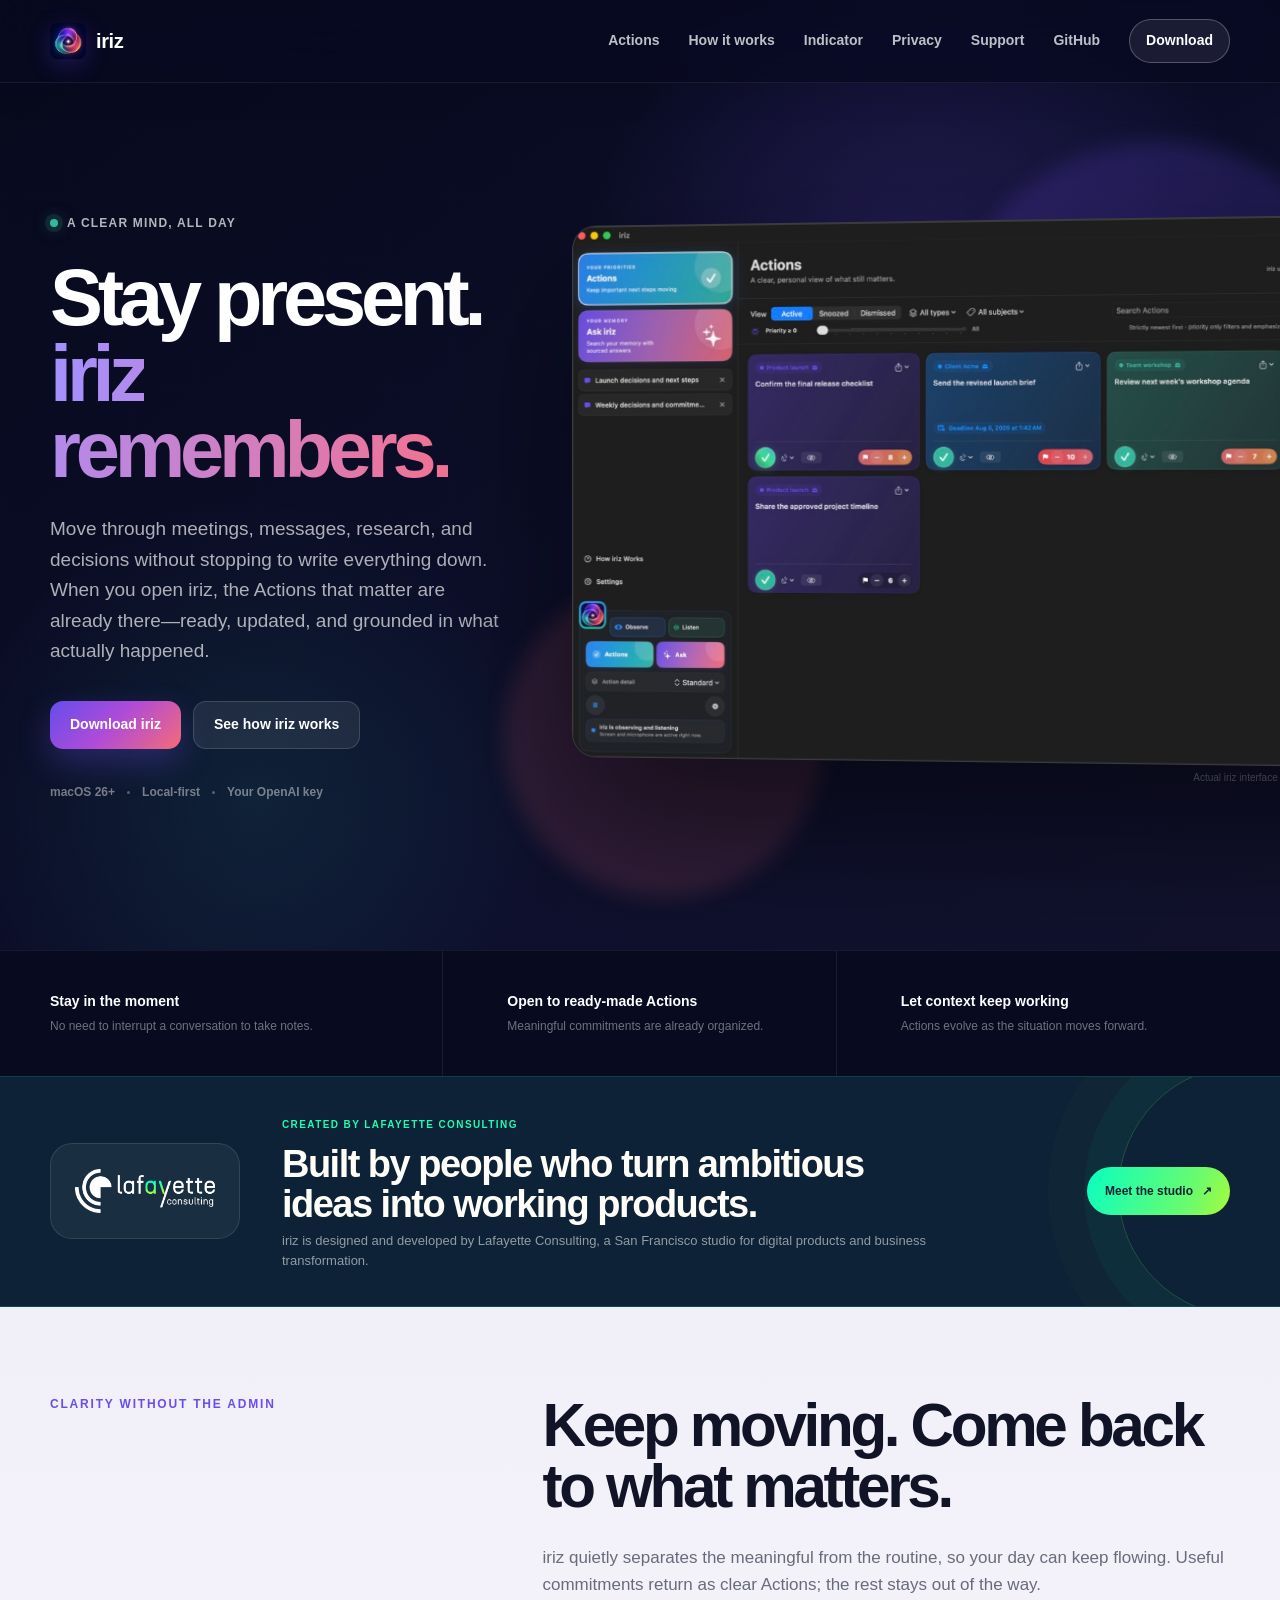
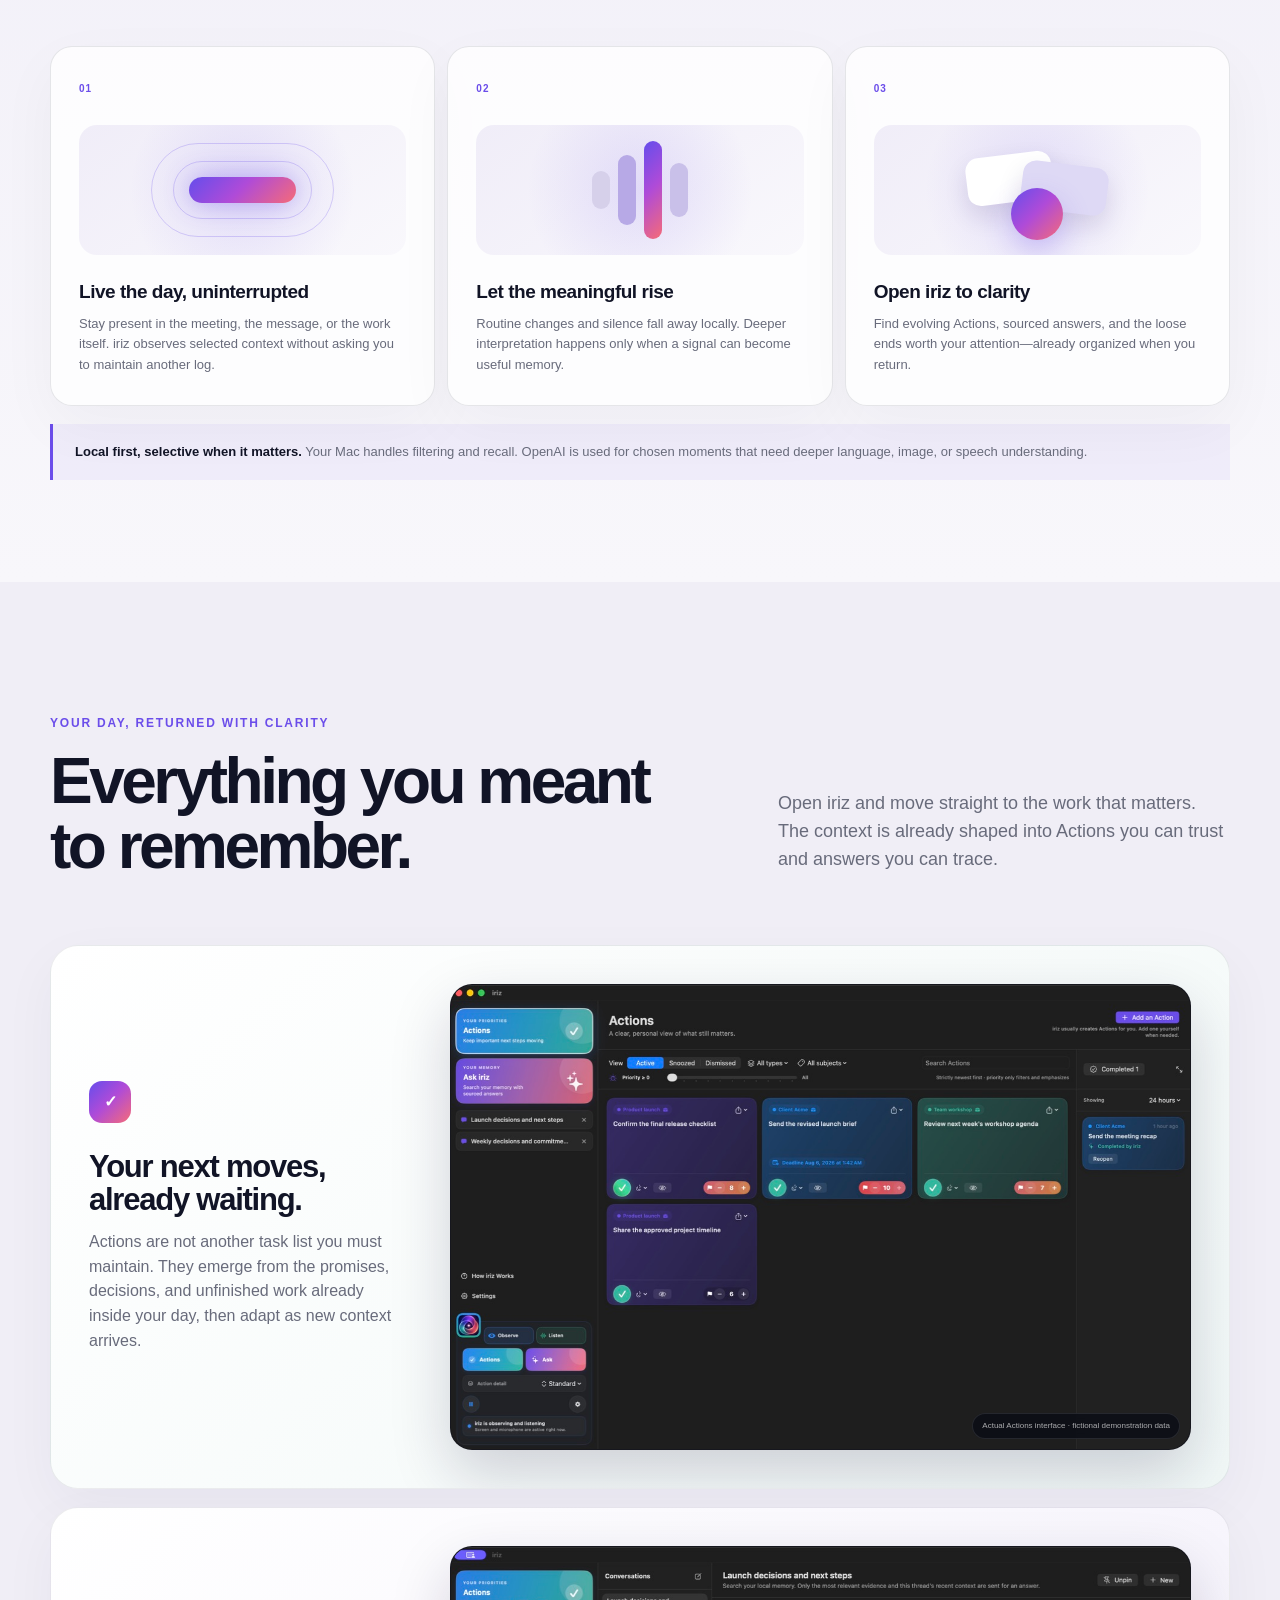
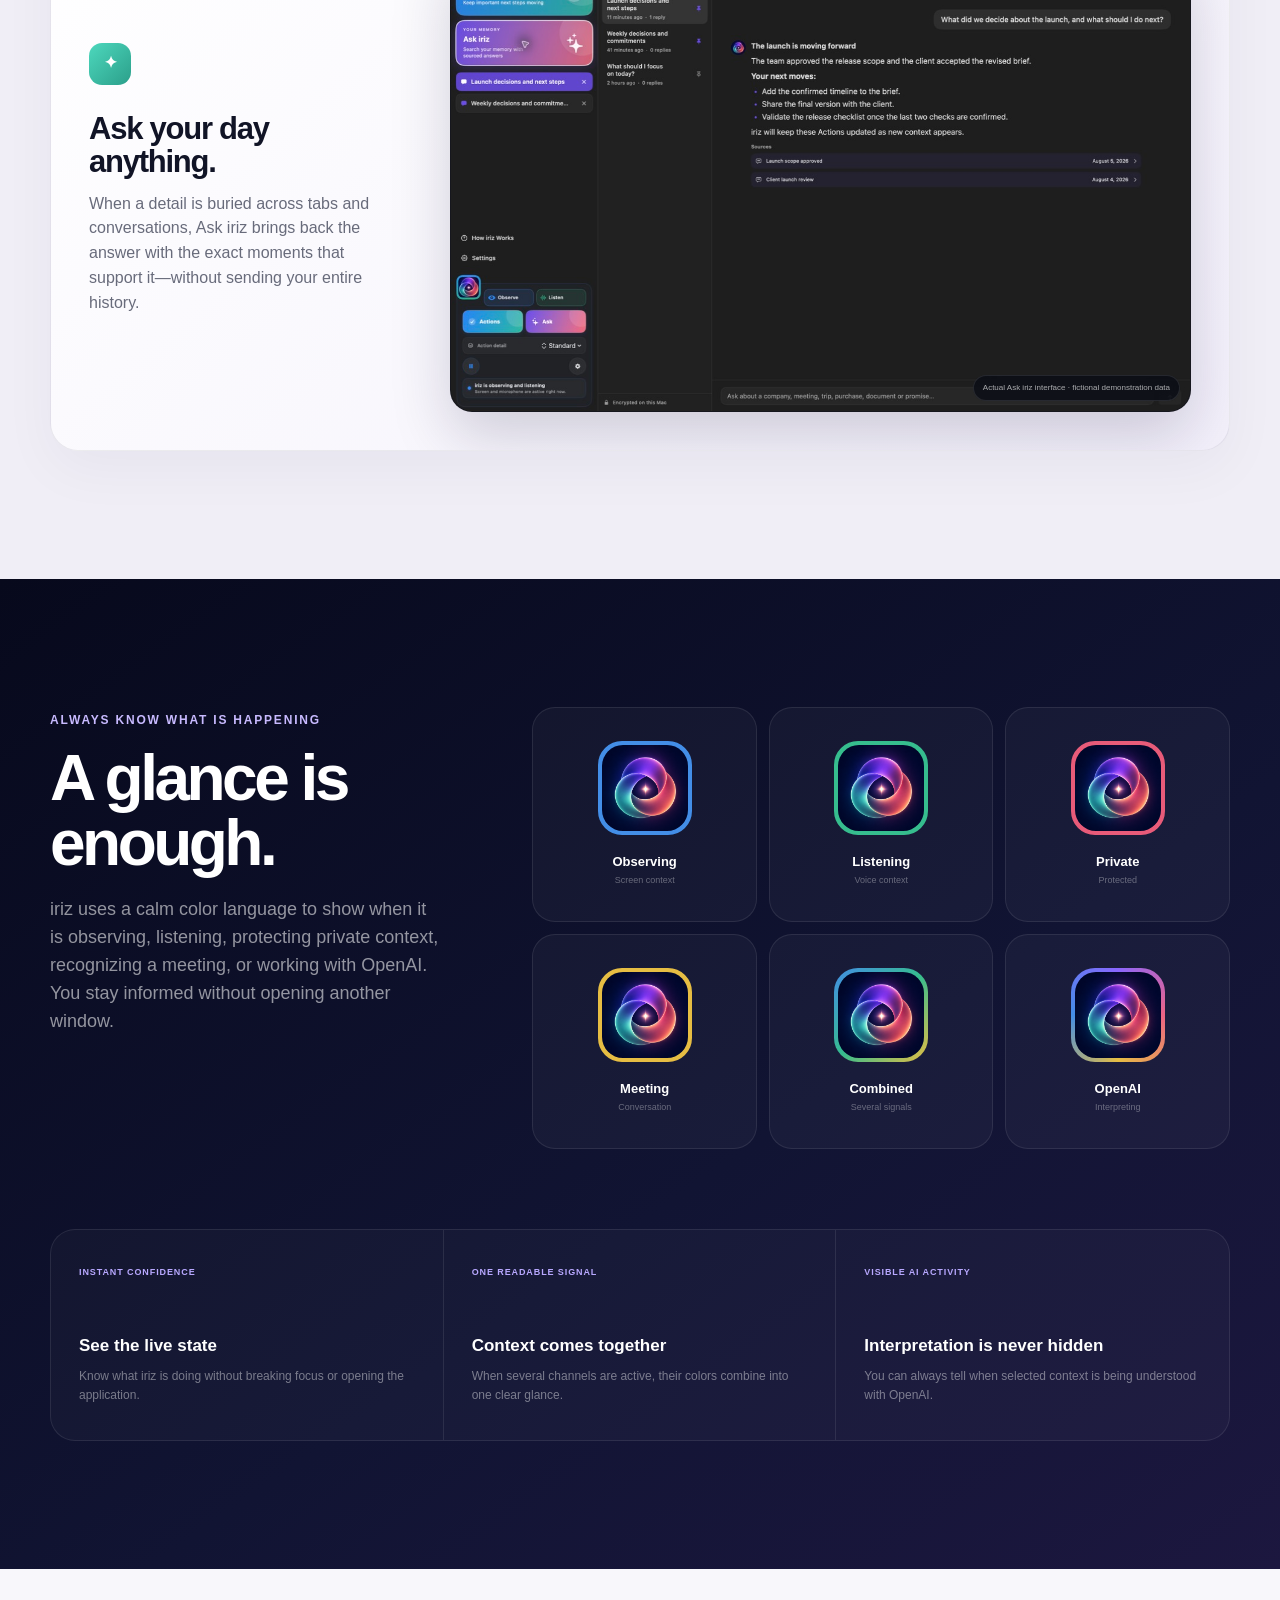
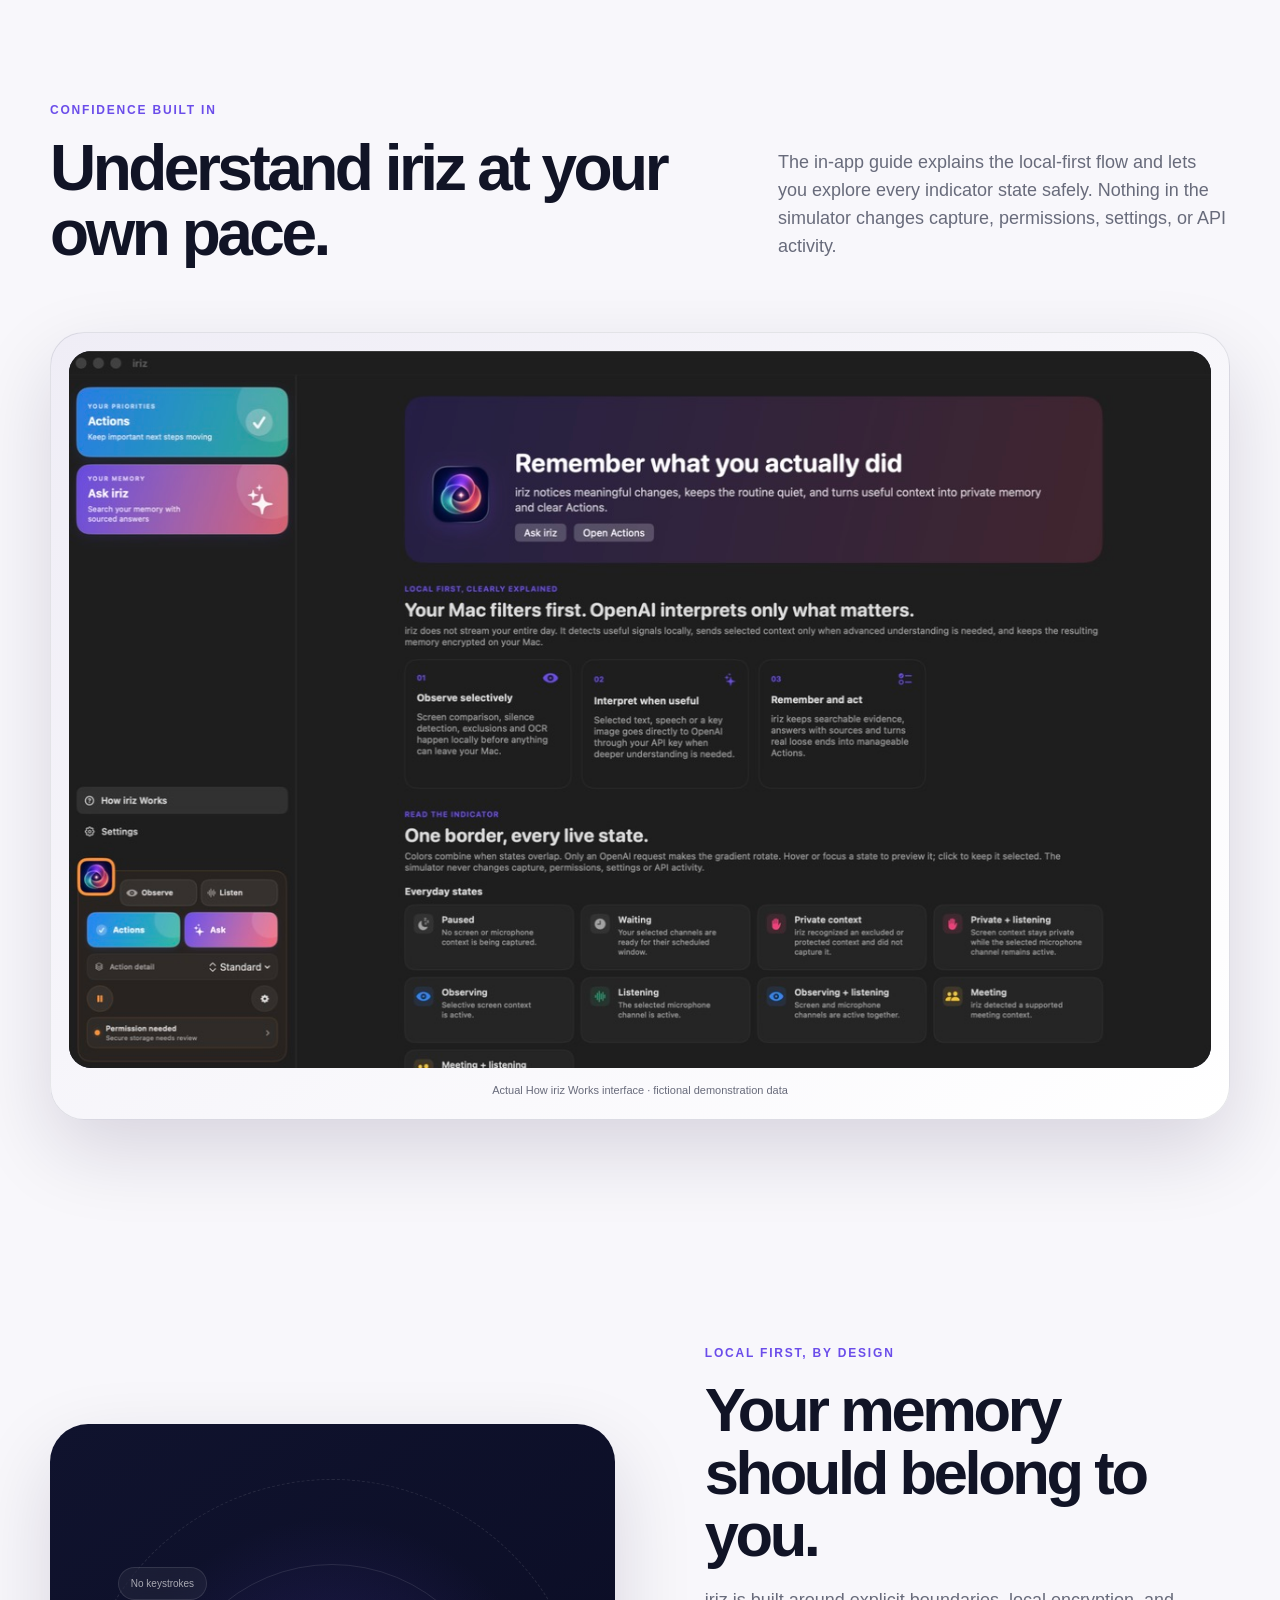
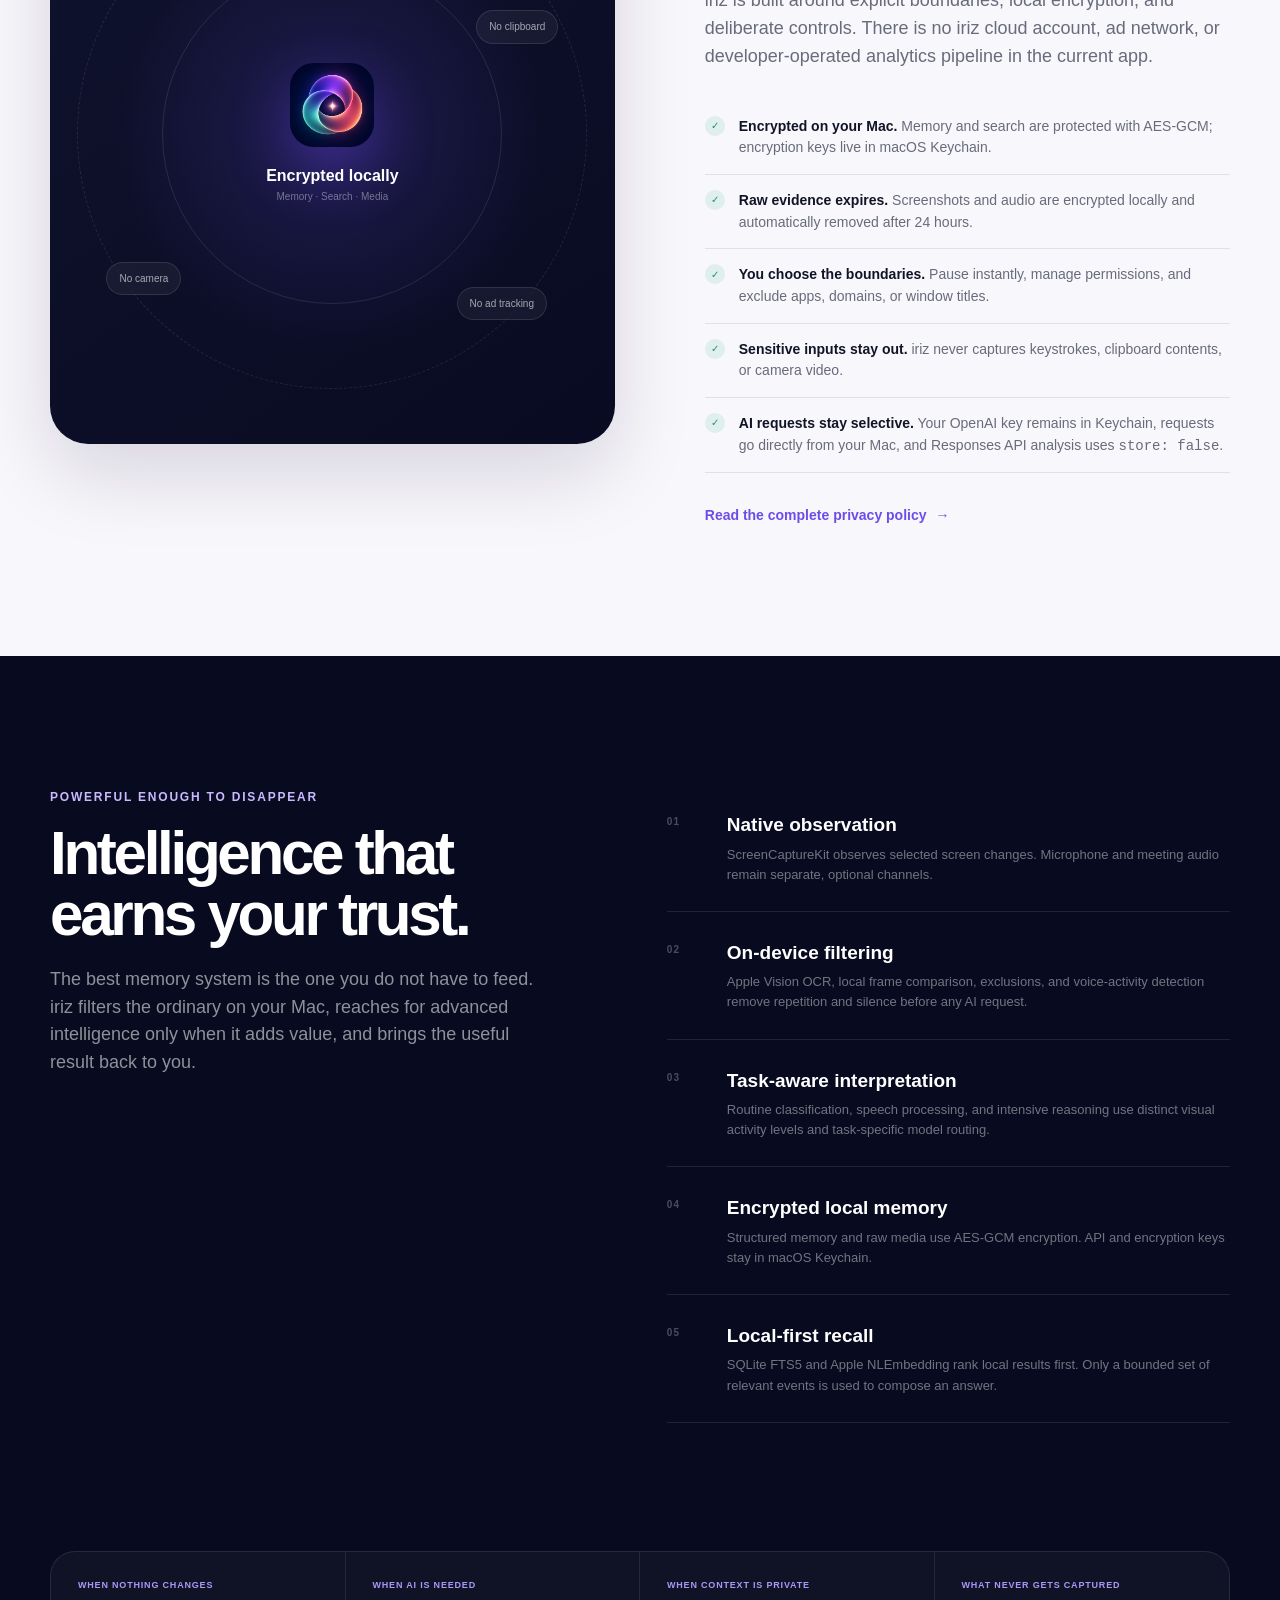
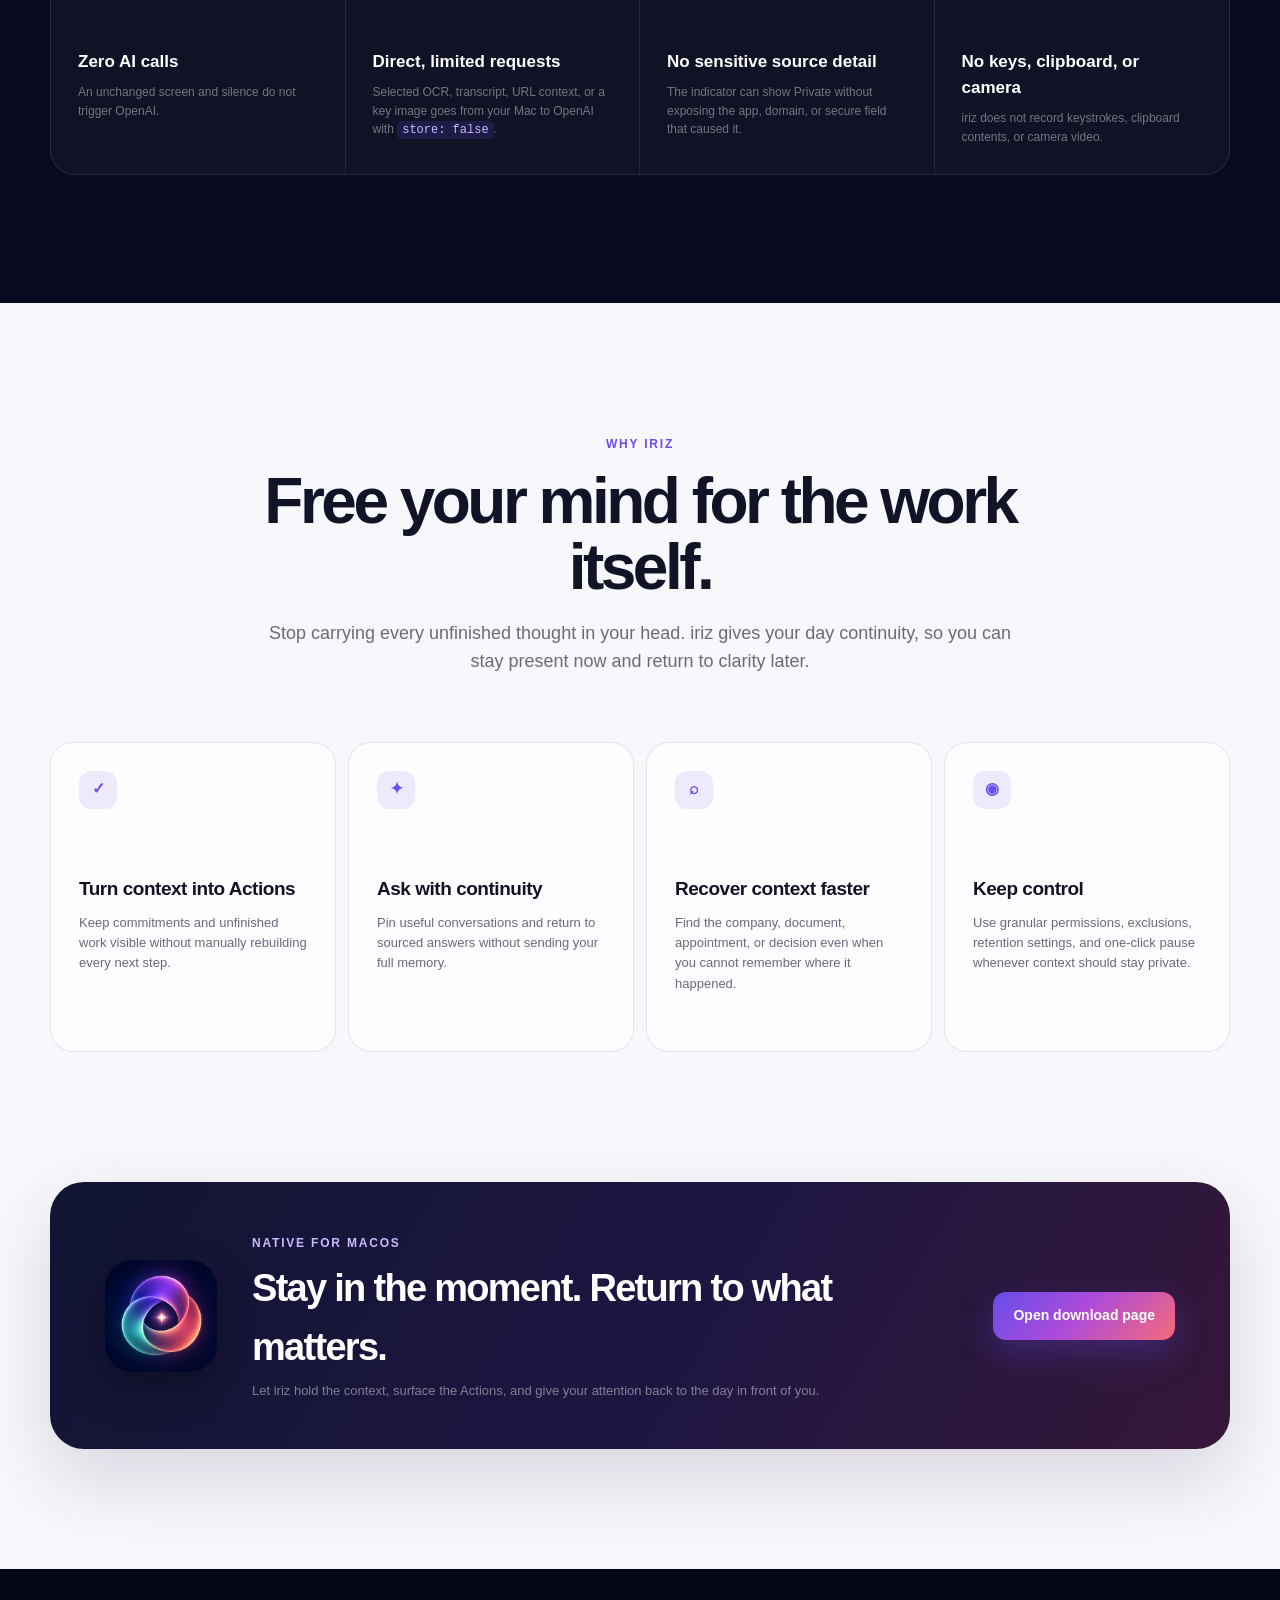
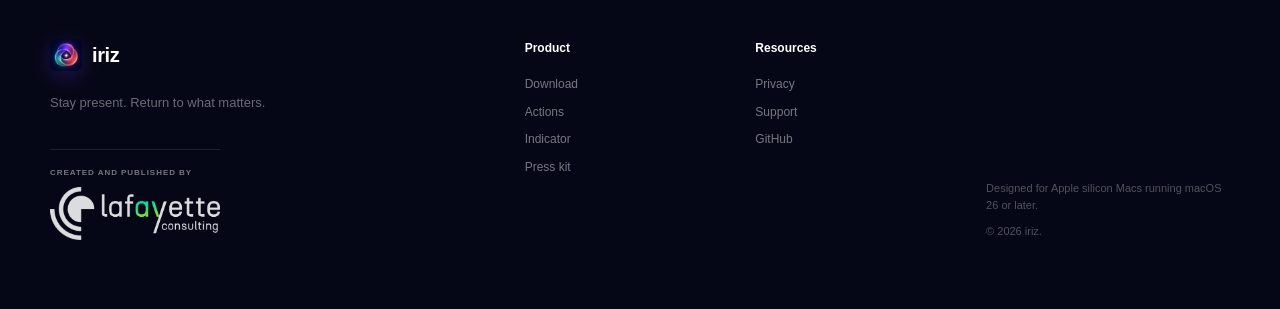
==== commit 329dd4a0: "feat: expand Iriz application and distribution experience" ====
--- a/site/index.html
+++ b/site/index.html
@@ -54,7 +54,7 @@
           <a class="button button-secondary" href="#how-it-works">See how iriz works</a>
         </div>
         <div class="hero-facts" aria-label="Key product facts">
-          <span>macOS 15+</span>
+          <span>macOS 26+</span>
           <span>Local-first</span>
           <span>Your OpenAI key</span>
         </div>
@@ -226,7 +226,7 @@
       </div>
       <div><b>Product</b><a href="download.html">Download</a><a href="#actions">Actions</a><a href="#indicator">Indicator</a><a href="press.html">Press kit</a></div>
       <div><b>Resources</b><a href="privacy.html">Privacy</a><a href="support.html">Support</a><a href="https://github.com/daviddemri26/iriz" rel="noreferrer">GitHub</a></div>
-      <div class="footer-note"><p>Designed for macOS 15 and later.</p><p>© <span data-year>2026</span> iriz.</p></div>
+      <div class="footer-note"><p>Designed for Apple silicon Macs running macOS 26 or later.</p><p>© <span data-year>2026</span> iriz.</p></div>
     </div>
   </footer>
   <script src="script.js"></script>
